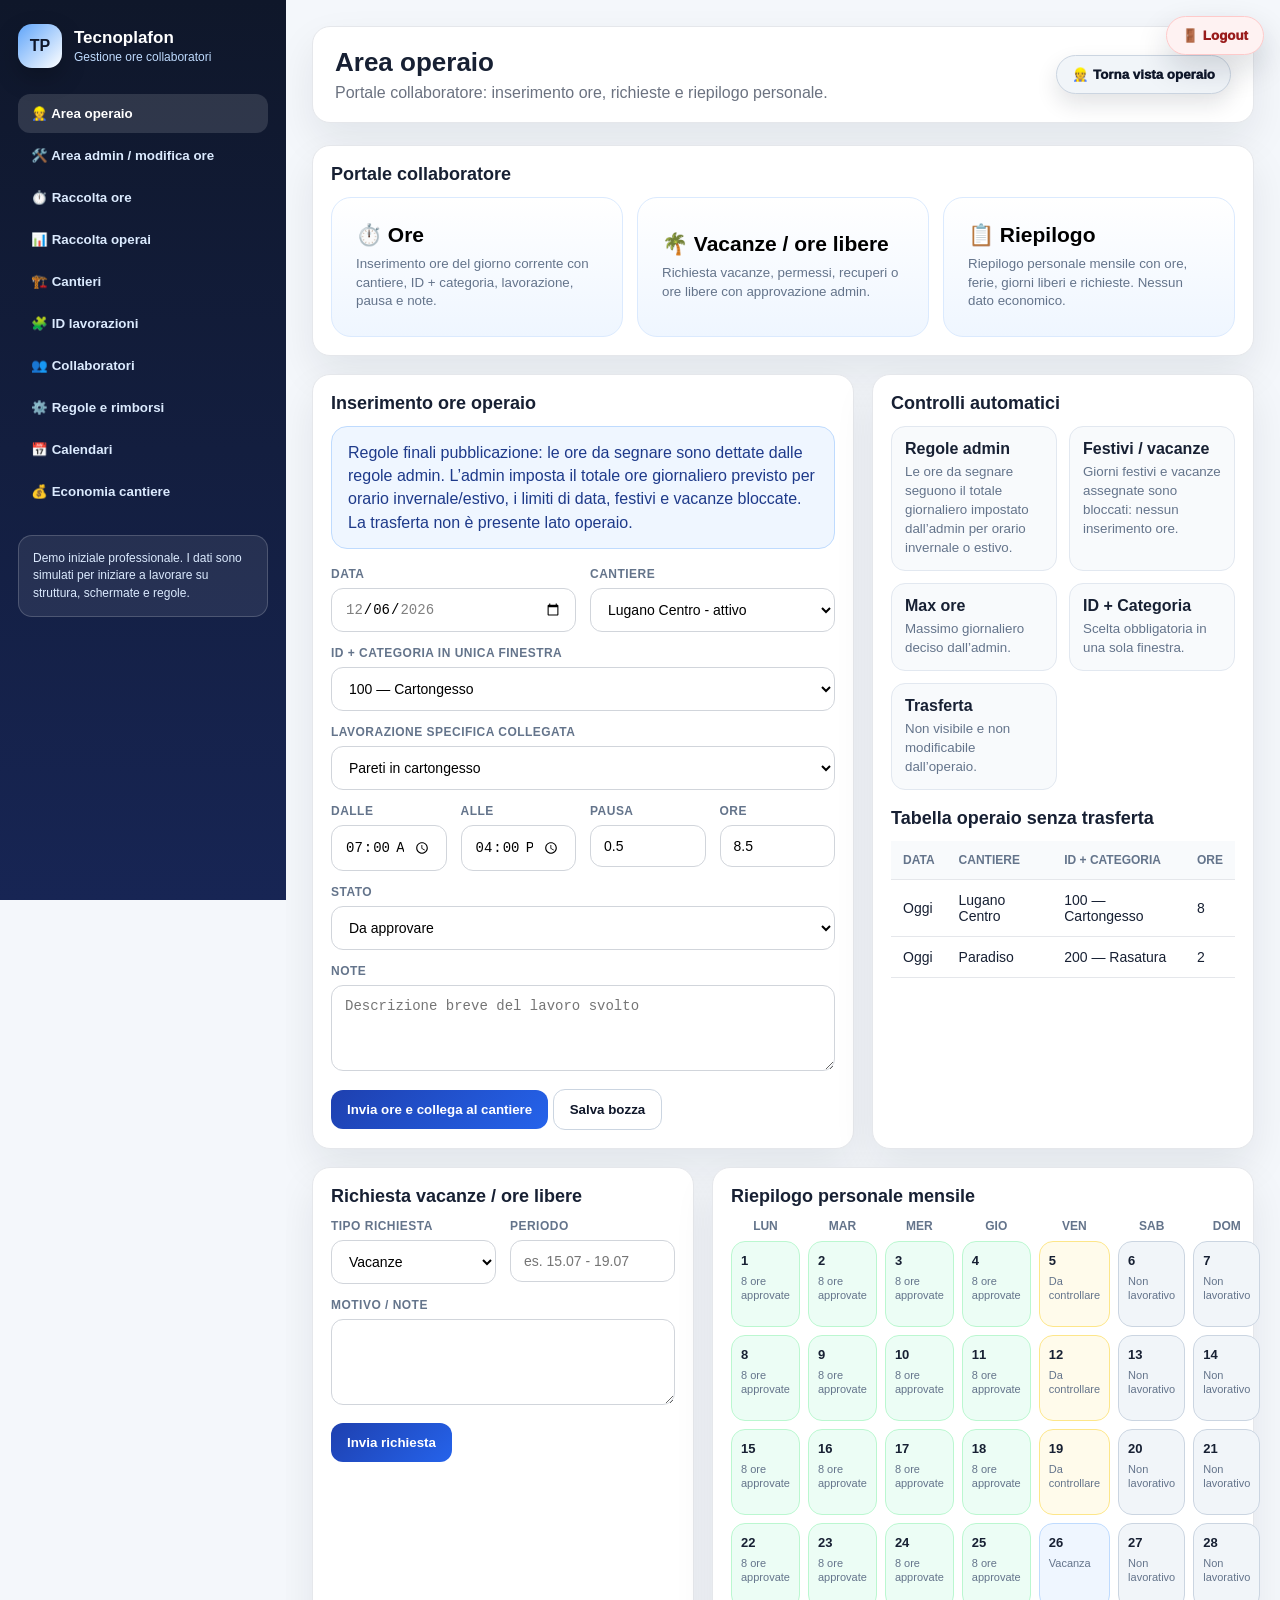
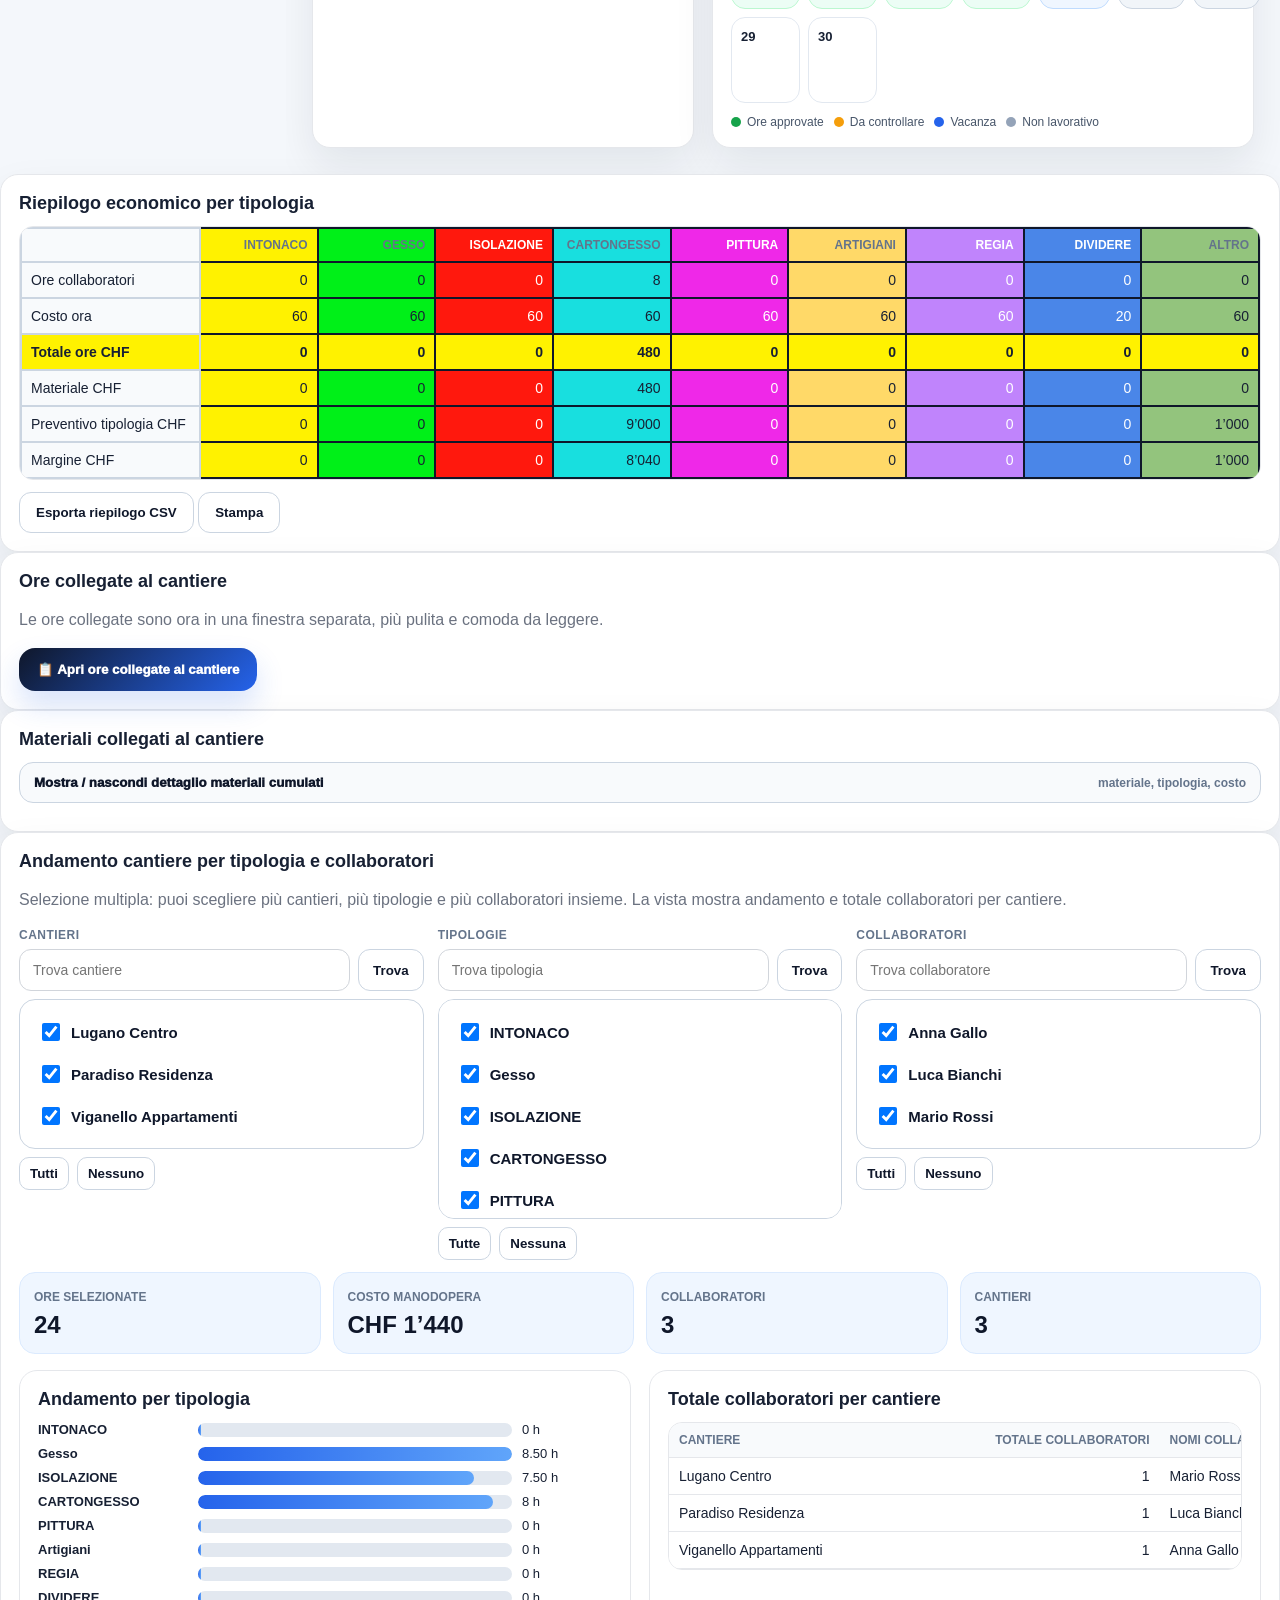
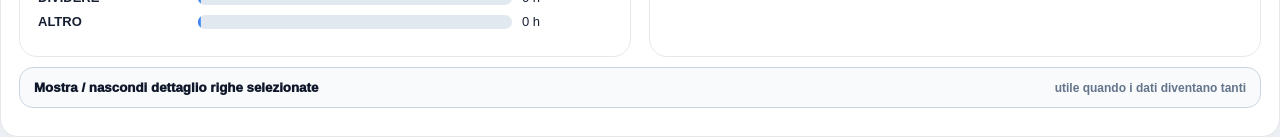
==== admin.html @ 025f44a6 "Add files via upload" ====
<!DOCTYPE html>
<html lang="it">
<head>
  <meta charset="UTF-8" />
  <meta name="viewport" content="width=device-width, initial-scale=1.0" />
  <title>Tecnoplafon - Admin</title>
  

  <link rel="stylesheet" href="style.css" />
</head>
<body class="tp-auth-ok admin-view">
<script>window.TP_PAGE_MODE="admin";</script>

<button id="tpLogoutBtn" type="button" onclick="tpLogoutTecnoplafonFinale()">🚪 Logout</button>

<div id="tpFullLogin">
  <div class="tp-full-login-card">
    <div class="tp-full-login-logo">
      <img src="https://tecnoplafon.ch/wp-content/uploads/2019/08/TECNOPLAFON-logo_v01.png" alt="Tecnoplafon">
    </div>
    <h1>Gestione Ore</h1>
    <p>Accedi con email e password Supabase.</p>

    <label>Email</label>
    <input id="tpFullEmail" type="email" value="info@tecnoplafon.ch" autocomplete="username">

    <label>Password</label>
    <input id="tpFullPassword" type="password" placeholder="Password" autocomplete="current-password" onkeydown="if(event.key==='Enter'){tpFullLoginSubmit()}">

    <div id="tpFullLoginError"></div>

    <button id="tpFullLoginBtn" onclick="tpFullLoginSubmit()">Entra</button>

    <small>Admin e collaboratori usano lo stesso accesso. Il ruolo viene letto da Supabase.</small>
  </div>
</div>

<button id="adminFloatingBtn" type="button" class="admin-floating-access" onclick="event.preventDefault(); event.stopPropagation(); openAdminAccess(); return false;">🔐 Accesso admin</button>

<div class="app">
  <aside>
    <div class="brand">
      <div class="logo">TP</div>
      <div>
        <h1>Tecnoplafon</h1>
        <span>Gestione ore collaboratori</span>
      </div>
    </div>
    <nav>
      <button class="active" onclick="showSection('operaio')">👷 Area operaio</button>
      <button class="admin-only-nav" onclick="showSection('admin')">🛠️ Area admin / modifica ore</button>
      <button class="admin-only-nav" onclick="showSection('ore')">⏱️ Raccolta ore</button>
      <button class="admin-only-nav" onclick="showSection('raccoltaOperai')">📊 Raccolta operai</button>
      <button class="admin-only-nav" onclick="showSection('cantieri')">🏗️ Cantieri</button>
      <button class="admin-only-nav" onclick="showSection('lavorazioni')">🧩 ID lavorazioni</button>
      <button class="admin-only-nav" onclick="showSection('collaboratori')">👥 Collaboratori</button>
      <button class="admin-only-nav" onclick="showSection('regole')">⚙️ Regole e rimborsi</button>
      <button class="admin-only-nav" onclick="showSection('calendari')">📅 Calendari</button>
      <button class="admin-only-nav" onclick="showSection('economia')">💰 Economia cantiere</button>
    </nav>
    <div class="sidebar-note">
      Demo iniziale professionale. I dati sono simulati per iniziare a lavorare su struttura, schermate e regole.
    </div>
  </aside>

  <main>
    <header>
      <div>
        <h2 id="pageTitle">Area operaio</h2>
        <p id="pageSubtitle">Portale collaboratore: inserimento ore, richieste e riepilogo personale.</p>
      </div>
      <div class="header-actions">
        <button id="adminAccessBtn" type="button" class="admin-login-btn" onclick="event.preventDefault(); event.stopPropagation(); openAdminAccess(); return false;">🔐 Accesso admin</button>
        <button id="adminLogoutBtn" class="admin-logout-btn" onclick="logoutAdmin()">👷 Torna vista operaio</button>
        <div class="role-switch">
          <button class="active" onclick="showSection('operaio')">Operaio</button>
          <button onclick="showSection('admin')">Admin</button>
        </div>
      </div>
    </header>

    <section id="operaio" class="section">
      <div class="grid">
        <div class="card span-12">
          <h3>Portale collaboratore</h3>
          <div class="quick">
            <button class="big-btn" onclick="openWorkerWindow('ore')">
              <b>⏱️ Ore</b>
              <span>Inserimento ore del giorno corrente con cantiere, ID + categoria, lavorazione, pausa e note.</span>
            </button>
            <button class="big-btn" onclick="openWorkerWindow('vacanze')">
              <b>🌴 Vacanze / ore libere</b>
              <span>Richiesta vacanze, permessi, recuperi o ore libere con approvazione admin.</span>
            </button>
            <button class="big-btn" onclick="openWorkerWindow('calendario')">
              <b>📋 Riepilogo</b>
              <span>Riepilogo personale mensile con ore, ferie, giorni liberi e richieste. Nessun dato economico.</span>
            </button>
          </div>
          <div class="mobile-helper">
            Su iPhone, quando il collaboratore clicca un bottone, si apre subito una finestra dedicata con i campi in fila e pulsanti grandi.
          </div>
          <div class="alert worker-only-card" style="margin-top:14px">
            Vista collaboratore pulita e sicura: disponibili solo Ore, Vacanze / ore libere e Riepilogo personale. Tutte le informazioni economiche restano solo lato admin.
          </div>
        </div>

        <div id="formOre" class="card span-7">
          <h3>Inserimento ore operaio</h3>
          <div class="alert">
            Regole finali pubblicazione: le ore da segnare sono dettate dalle regole admin. L’admin imposta il totale ore giornaliero previsto per orario invernale/estivo, i limiti di data, festivi e vacanze bloccate. La trasferta non è presente lato operaio.
          </div>
          <br>
          <div class="form-grid">
            <div class="f6">
              <label>Data</label>
              <input id="dataOre" type="date">
            </div>
            <div class="f6">
              <label>Cantiere</label>
              <select id="operaioCantiereSelect" onchange="syncEconomicPreview()">
                <option>Lugano Centro - attivo</option>
                <option>Paradiso Residenza - attivo</option>
                <option>Viganello Appartamenti - attivo</option>
              </select>
            </div>
            <div class="f12">
              <label>ID + Categoria in unica finestra</label>
              <select id="categoriaSelect" onchange="aggiornaLavorazioni()">
                <option value="100">100 — Cartongesso</option>
                <option value="200">200 — Rasatura / Intonaco</option>
                <option value="300">300 — Isolamento</option>
                <option value="400">400 — Pittura</option>
                <option value="500">500 — Preparazione cantiere</option>
                <option value="600">600 — Extra / Regia</option>
              </select>
            </div>
            <div class="f12">
              <label>Lavorazione specifica collegata</label>
              <select id="lavorazioneSelect"></select>
            </div>
            <div class="f3">
              <label>Dalle</label>
              <input id="oraDaDesktop" type="time" value="07:00" onchange="calcolaOreDesktop()">
            </div>
            <div class="f3">
              <label>Alle</label>
              <input id="oraADesktop" type="time" value="16:00" onchange="calcolaOreDesktop()">
            </div>
            <div class="f3">
              <label>Pausa</label>
              <input id="pausaDesktop" type="number" min="0" step="0.25" value="0.5" onchange="calcolaOreDesktop()">
            </div>
            <div class="f3">
              <label>Ore</label>
              <input id="oreDesktop" type="number" min="0" max="12" step="0.25" value="8">
            </div>
            <div class="f12">
              <label>Stato</label>
              <select>
                <option>Da approvare</option>
                <option>Bozza</option>
              </select>
            </div>
            <div class="f12">
              <label>Note</label>
              <textarea placeholder="Descrizione breve del lavoro svolto"></textarea>
            </div>
            <div class="f12">
              <button class="primary" onclick="salvaOreCollegate()">Invia ore e collega al cantiere</button>
              <button class="secondary" onclick="demoSave()">Salva bozza</button>
            </div>
          </div>
        </div>

        <div class="card span-5">
          <h3>Controlli automatici</h3>
          <div class="rule-list">
            <div class="rule"><b>Regole admin</b><small>Le ore da segnare seguono il totale giornaliero impostato dall’admin per orario invernale o estivo.</small></div>
            <div class="rule"><b>Festivi / vacanze</b><small>Giorni festivi e vacanze assegnate sono bloccati: nessun inserimento ore.</small></div>
            <div class="rule"><b>Max ore</b><small>Massimo giornaliero deciso dall’admin.</small></div>
            <div class="rule"><b>ID + Categoria</b><small>Scelta obbligatoria in una sola finestra.</small></div>
            <div class="rule"><b>Trasferta</b><small>Non visibile e non modificabile dall’operaio.</small></div>
          </div>
          <h3 style="margin-top:18px">Tabella operaio senza trasferta</h3>
          <table>
            <thead><tr><th>Data</th><th>Cantiere</th><th>ID + categoria</th><th>Ore</th></tr></thead>
            <tbody>
              <tr><td>Oggi</td><td>Lugano Centro</td><td>100 — Cartongesso</td><td>8</td></tr>
              <tr><td>Oggi</td><td>Paradiso</td><td>200 — Rasatura</td><td>2</td></tr>
            </tbody>
          </table>
        </div>

        <div id="formVacanze" class="card span-5">
          <h3>Richiesta vacanze / ore libere</h3>
          <div class="form-grid">
            <div class="f6"><label>Tipo richiesta</label><select><option>Vacanze</option><option>Ore libere</option><option>Permesso</option><option>Recupero ore</option></select></div>
            <div class="f6"><label>Periodo</label><input type="text" placeholder="es. 15.07 - 19.07"></div>
            <div class="f12"><label>Motivo / note</label><textarea></textarea></div>
            <div class="f12"><button class="primary" onclick="demoSave()">Invia richiesta</button></div>
          </div>
        </div>

        <div id="calOperaio" class="card span-7">
          <h3>Riepilogo personale mensile</h3>
          <div class="calendar" id="calendarOperaio"></div>
          <div class="legend">
            <span><i class="status-dot dot-green"></i> Ore approvate</span>
            <span><i class="status-dot" style="background:var(--yellow)"></i> Da controllare</span>
            <span><i class="status-dot" style="background:var(--blue)"></i> Vacanza</span>
            <span><i class="status-dot" style="background:var(--gray)"></i> Non lavorativo</span>
          </div>
        </div>
      </div>
    </section>

    <section id="admin" class="section hidden">
      <div class="grid">
        <div class="card span-3"><h3>Ore oggi</h3><p style="font-size:34px;margin:0;color:#0f172a;font-weight:950">34.5</p><p>Ore raccolte oggi</p></div>
        <div class="card span-3"><h3>Da approvare</h3><p style="font-size:34px;margin:0;color:#92400e;font-weight:950">7</p><p>Registrazioni da verificare</p></div>
        <div class="card span-3"><h3>Non segnate</h3><p style="font-size:34px;margin:0;color:#991b1b;font-weight:950">2</p><p>Collaboratori in rosso</p></div>
        <div class="card span-3"><h3>Cantieri attivi</h3><p id="adminCantieriAttivi" style="font-size:34px;margin:0;color:#1e3a8a;font-weight:950">8</p><p>Con raccolta ore attiva</p></div>

        <div class="card span-7">
          <h3>Inserimento cantiere con km per regole rimborsi</h3>
          <p>Qui l’admin inserisce il cantiere e la tratta semplice in km. L’app calcola automaticamente indennità giornaliera e AVS.</p>
          <div class="form-grid">
            <div class="f6"><label>Nome cantiere</label><input id="adminNomeCantiere" placeholder="Es. Lugano Centro"></div>
            <div class="f6"><label>Cliente</label><input id="adminClienteCantiere" placeholder="Cliente"></div>
            <div class="f6"><label>Indirizzo / luogo</label><input id="adminIndirizzoCantiere" placeholder="Indirizzo cantiere"></div>
            <div class="f3"><label>Km tratta semplice</label><input id="adminKmCantiere" type="number" min="0" step="0.1" value="12" oninput="previewRegolaKm()"></div>
            <div class="f3"><label>Stato</label><select id="adminStatoCantiere"><option>Attivo</option><option>Sospeso</option><option>Terminato</option></select></div>
            <div class="f12">
              <div class="km-rule-preview">
                <div id="kmCard1" class="km-card"><b>0–30 km</b><span>fr. 15.-</span></div>
                <div id="kmCard2" class="km-card"><b>31–40 km</b><span>fr. 20.-</span></div>
                <div id="kmCard3" class="km-card"><b>41–60 km</b><span>fr. 27.-</span></div>
                <div id="kmCard4" class="km-card"><b>oltre 60 km</b><span>fr. 37.-</span></div>
              </div>
            </div>
            <div class="f4"><label>Indennità calcolata</label><input id="adminIndennitaCantiere" readonly value="15.-"></div>
            <div class="f4"><label>AVS</label><input id="adminAvsCantiere" readonly value="No"></div>
            <div class="f4"><label>Regola applicata</label><input id="adminRegolaCantiere" readonly value="0–30 km"></div>
            <div class="f12"><button class="primary" onclick="aggiungiCantiereAdmin()">Salva cantiere</button></div>
          </div>
        </div>

        <div class="card span-5">
          <h3>Inserimento operaio</h3>
          <p>L’admin può creare un operaio, attivarlo o terminarlo. Se terminato, l’accesso viene bloccato ma lo storico resta.</p>
          <div class="form-grid">
            <div class="f12"><label>Nome collaboratore</label><input id="adminNomeOperaio" placeholder="Nome e cognome"></div>
            <div class="f12"><label>Email / utente</label><input id="adminEmailOperaio" placeholder="utente@tecnoplafon.ch"></div>
            <div class="f6"><label>Ruolo</label><select id="adminRuoloOperaio"><option>Operaio</option><option>Caposquadra</option><option>Admin</option></select></div>
            <div class="f6"><label>Stato</label><select id="adminStatoOperaio"><option>Attivo</option><option>Terminato</option></select></div>
            <div class="f6"><label>Password iniziale</label><input id="adminPasswordOperaio" type="password" placeholder="••••••••"></div>
            <div class="f6"><label>Max ore giorno</label><input id="adminMaxOreOperaio" type="number" value="10" min="0" step="0.25"></div>
            <div class="f12"><button class="primary" onclick="aggiungiOperaioAdmin()">Salva operaio</button></div>
          </div>
        </div>

        <div class="card span-12">
          <h3>Presenza inserimento ore oggi</h3>
          <p>Admin vede tutti i collaboratori: verde se hanno segnato le ore, rosso se non le hanno segnate.</p>
          <div class="presence-always-actions">
            <button id="btnPresenzeTutti" class="presence-action-btn active" onclick="setAdminPresenceFilter('tutti')">👥 Tutti <span id="countPresenzeTutti" class="mini-count">0</span></button>
            <button id="btnPresenzeSegnate" class="presence-action-btn green" onclick="setAdminPresenceFilter('segnate')">✅ Ore oggi segnate <span id="countPresenzeSegnate" class="mini-count">0</span></button>
            <button id="btnPresenzeDaSegnare" class="presence-action-btn red" onclick="setAdminPresenceFilter('daSegnare')">🔴 Da segnare <span id="countPresenzeDaSegnare" class="mini-count">0</span></button>
          </div>
          <button class="collapse-toggle" onclick="toggleCollapse('adminPresenzeCollapse')">
            Mostra / nascondi presenza inserimento ore
            <span>utile quando diventano tanti</span>
          </button>
          <div id="adminPresenzeCollapse" class="collapsible-content open">
            <table>
              <thead><tr><th>Stato</th><th>Collaboratore</th><th>Ore oggi</th><th>Ultimo inserimento</th><th>Avviso</th></tr></thead>
              <tbody id="adminPresenzeBody">
                <tr><td><span class="badge ok"><i class="status-dot dot-green"></i> Verde</span></td><td>Mario Rossi</td><td>8</td><td>07:18</td><td>Ore segnate</td></tr>
                <tr><td><span class="badge ok"><i class="status-dot dot-green"></i> Verde</span></td><td>Luca Bianchi</td><td>8.5</td><td>07:34</td><td>Ore segnate</td></tr>
                <tr><td><span class="badge bad"><i class="status-dot dot-red"></i> Rosso</span></td><td>Gianni Verdi</td><td>0</td><td>-</td><td>Mancano ore del giorno</td></tr>
                <tr><td><span class="badge bad"><i class="status-dot dot-red"></i> Rosso</span></td><td>Marco Neri</td><td>0</td><td>-</td><td>Mancano ore del giorno</td></tr>
              </tbody>
            </table>
          </div>
        </div>

        <div class="card span-12">
          <h3>Cantieri inseriti con regole km</h3>
          <button class="collapse-toggle" onclick="toggleCollapse('adminCantieriCollapse')">
            Mostra / nascondi cantieri inseriti
            <span>utile quando diventano tanti</span>
          </button>
          <div id="adminCantieriCollapse" class="collapsible-content open">
            <div class="status-filter-row">
              <button id="btnCantieriAttivi" class="status-filter-btn active" onclick="setAdminView('cantieri','Attivo')">
                Attivi <span id="countCantieriAttivi" class="mini-count">0</span>
              </button>
              <button id="btnCantieriTerminati" class="status-filter-btn" onclick="setAdminView('cantieri','Terminato')">
                Terminati <span id="countCantieriTerminati" class="mini-count">0</span>
              </button>
            </div>
            <div class="table-note-small">Vedi una sola sezione per volta. I totali generali continuano comunque a contare anche i terminati.</div>
            <table>
              <thead><tr><th>Cantiere</th><th>Cliente</th><th>Km</th><th>Indennità</th><th>AVS</th><th>Stato</th><th>Azioni</th></tr></thead>
              <tbody id="adminCantieriBody"></tbody>
            </table>
          </div>
        </div>

        <div class="card span-12">
          <h3>Operai inseriti: attiva / termina</h3>
          <button class="collapse-toggle" onclick="toggleCollapse('adminOperaiCollapse')">
            Mostra / nascondi operai inseriti
            <span>utile quando diventano tanti</span>
          </button>
          <div id="adminOperaiCollapse" class="collapsible-content open">
            <div class="status-filter-row">
              <button id="btnOperaiAttivi" class="status-filter-btn active" onclick="setAdminView('operai','Attivo')">
                Attivi <span id="countOperaiAttivi" class="mini-count">0</span>
              </button>
              <button id="btnOperaiTerminati" class="status-filter-btn" onclick="setAdminView('operai','Terminato')">
                Terminati <span id="countOperaiTerminati" class="mini-count">0</span>
              </button>
            </div>
            <div class="table-note-small">Mostra solo attivi oppure solo terminati. Lo storico dei terminati resta e continua a contare nei totali generali.</div>
            <table>
              <thead><tr><th>Collaboratore</th><th>Email / utente</th><th>Ruolo</th><th>Stato</th><th>Max ore</th><th>Password</th><th>Azioni</th></tr></thead>
              <tbody id="adminOperaiBody"></tbody>
            </table>
          </div>
        </div>
      </div>
    </section>

    <section id="ore" class="section hidden">
      <div class="card">
        <h3>Raccolta ore admin</h3>
        <table>
          <thead><tr><th>Collaboratore</th><th>Data</th><th>Cantiere</th><th>ID + Categoria</th><th>Lavorazione</th><th>Ore</th><th>Stato</th></tr></thead>
          <tbody>
            <tr><td>Mario Rossi</td><td>03.06.2026</td><td>Lugano Centro</td><td>100 — Cartongesso</td><td>Controsoffitto</td><td>8</td><td><span class="badge wait">Da approvare</span></td></tr>
            <tr><td>Luca Bianchi</td><td>03.06.2026</td><td>Paradiso</td><td>200 — Rasatura</td><td>Rasatura pareti</td><td>8.5</td><td><span class="badge ok">Approvato</span></td></tr>
            <tr><td>Anna Gallo</td><td>03.06.2026</td><td>Viganello</td><td>300 — Isolamento</td><td>Isolamento acustico</td><td>7.5</td><td><span class="badge info">In controllo</span></td></tr>
          </tbody>
        </table>
      </div>
    </section>

    <section id="raccoltaOperai" class="section hidden">
      <div class="grid">
        <div class="card span-12 no-print-card">
          <h3>Raccolta operai: cantiere, tipologia e totali</h3>
          <p>Vista admin per controllare le ore raccolte. Puoi filtrare per collaboratore, cantiere e lavorazione; anche la stampa regie usa gli stessi filtri.</p>
          <div class="form-grid">
            <div class="f4">
              <label>Collaboratore</label>
              <select id="raccoltaOperaioSelect" onchange="renderRaccoltaOperai()"></select>
            </div>
            <div class="f4">
              <label>Mese stampa</label>
              <input id="raccoltaMese" type="month" value="2026-06" onchange="renderRaccoltaOperai()">
            </div>
            <div class="f4">
              <label>Filtro cantiere</label>
              <select id="raccoltaCantiereSelect" onchange="renderRaccoltaOperai()">
                <option value="__ALL__">Tutti i cantieri</option>
              </select>
            </div>
            <div class="f4">
              <label>Filtro lavorazione</label>
              <select id="raccoltaLavorazioneSelect" onchange="renderRaccoltaOperai()">
                <option value="__ALL__">Tutte le lavorazioni</option>
              </select>
            </div>
            <div class="f4">
              <label>Azioni</label>
              <button class="primary" onclick="renderRaccoltaOperai()">Aggiorna</button>
              <button class="secondary" onclick="stampaMensileCollaboratore()">Stampa mensile</button>
              <button class="secondary" onclick="stampaRegie()">🖨️ Stampa regie</button>
              <button class="primary edit-open-admin-btn" onclick="scrollToRigheModificaOre()">✏️ Trova pulsanti modifica</button>
            </div>
          </div>
        </div>

        <div class="card span-12 no-print-card">
          <h3>Totali raccolta operai</h3>
          <div class="analytics-kpis">
            <div class="analytics-kpi"><span>Ore totali</span><b id="raccoltaTotOre">0</b></div>
            <div class="analytics-kpi"><span>Trasferte totali</span><b id="raccoltaTotTrasferte">CHF 0</b></div>
            <div class="analytics-kpi"><span>Giorni AVS sì</span><b id="raccoltaAvsSi">0</b></div>
            <div class="analytics-kpi"><span>Giorni AVS no</span><b id="raccoltaAvsNo">0</b></div>
          </div>
          <div class="trend-table-wrap" style="margin-top:14px"><table id="raccoltaOperaiTable" class="trend-table"></table></div>
        </div>

        <div id="raccoltaOreDettaglioCard" class="card span-12 no-print-card">
          <h3>✏️ Modifica ore collaboratori</h3>
          <div class="edit-visible-callout">
            Qui sotto compaiono gli inserimenti ore già salvati. Premi <b>Modifica</b> sulla riga desiderata: si apre l'Area admin e puoi modificare davvero l'inserimento salvato, cioè ore, cantiere, lavorazione e tipologia del lavoro.
          </div>
          <div class="trend-table-wrap" style="margin-top:14px"><table id="raccoltaOreDettaglioTable" class="trend-table"></table></div>
        </div>

        <div class="card span-12">
          <div id="stampaMensileCollaboratore" class="print-panel">
            <div class="print-head">
              <div>
                <h4>Tecnoplafon - Stampa mensile collaboratore</h4>
                <p id="printCollaboratoreInfo">Collaboratore: -</p>
              </div>
              <div class="print-meta">
                <b>Mese:</b> <span id="printMeseInfo">-</span><br>
                Regole: AVS entro 10 km = Sì, oltre 10 km = No<br>
                Trasferte: 0-30 km CHF 15, 31-40 km CHF 20, 41-60 km CHF 27, oltre 60 km CHF 37
              </div>
            </div>
            <div class="timesheet-summary no-print">
              <div class="box"><span>Ore mese</span><b id="printTotOre">0</b></div>
              <div class="box"><span>Trasferte</span><b id="printTotTrasferte">CHF 0</b></div>
              <div class="box"><span>AVS sì</span><b id="printAvsSi">0</b></div>
              <div class="box"><span>AVS no</span><b id="printAvsNo">0</b></div>
            </div>
            <div class="print-section-title">Dettagli giornalieri</div>
            <div class="trend-table-wrap"><table id="printDettaglioMensile" class="trend-table monthly-print-table"></table></div>

            <div class="print-section-title">Riepilogo trasferte</div>
            <p class="mini-note no-print">Le trasferte sono raggruppate per fascia/importo giornaliero. Sono visibili anche i giorni assoggettati AVS sì e AVS no.</p>
            <div class="trend-table-wrap"><table id="printRiepilogoTrasferte" class="trend-table monthly-print-table"></table></div>

            <div class="print-section-title">AVS</div>
            <div class="trend-table-wrap"><table id="printRiepilogoAvs" class="trend-table monthly-print-table"></table></div>
            <div class="admin-economic-only no-print">
              <div class="print-section-title">Riepilogo interno per cantiere e tipologia</div>
              <p class="mini-note">Solo admin: non viene stampato nella copia mensile del collaboratore.</p>
              <div class="trend-table-wrap"><table id="printRiepilogoMensile" class="trend-table monthly-print-table"></table></div>
            </div>
            <div class="signature-row no-print">
              <div class="signature-box">Firma collaboratore</div>
              <div class="signature-box">Firma responsabile</div>
            </div>
          </div>
        </div>

        <div id="stampaRegieCard" class="card span-12 regie-print-card">
          <div id="stampaRegie" class="print-panel regie-print-panel">
            <div class="regia-print-only-label">Foglio regia stampabile</div>
            <div class="print-head">
              <div>
                <h4>Regia - foglio stampabile</h4>
                <p id="printRegieInfo">Regia: -</p>
              </div>
              <div class="print-meta">
                <b>Mese:</b> <span id="printRegieMeseInfo">-</span><br>
                Solo regie filtrate per cantiere/lavorazione.<br>
                Selezione: <span id="printRegieFiltroInfo">-</span>
              </div>
            </div>
            <div class="regie-summary-boxes no-print">
              <div class="box"><span>Ore regie</span><b id="printRegieTotOre">0</b></div>
              <div class="box"><span>Giorni regie</span><b id="printRegieGiorni">0</b></div>
              <div class="box"><span>Cantieri</span><b id="printRegieCantieri">0</b></div>
              <div class="box"><span>Righe</span><b id="printRegieRighe">0</b></div>
            </div>

            <div class="print-section-title">Resoconto regie</div>
            <div class="trend-table-wrap"><table id="printRegieDettaglio" class="trend-table monthly-print-table"></table></div>

            <div class="riepilogo-regie-section no-print">
              <div class="print-section-title">Riepilogo regie per cantiere</div>
              <div id="printRegieRiepilogoWrap" class="trend-table-wrap"><table id="printRegieRiepilogo" class="trend-table monthly-print-table"></table></div>
            </div>

            <div class="firma-accettazione">
              <h4>Firma per accettazione</h4>
              <p>Con la firma si accetta la regia stampata sopra, comprensiva di cantiere, lavorazione, giornata e ore indicate.</p>
              <div class="signature-row">
                <div class="signature-box">Firma cliente / direzione lavori</div>
                <div class="signature-box">Firma Tecnoplafon</div>
              </div>
            </div>
          </div>
        </div>
      </div>
    </section>

    <section id="cantieri" class="section hidden">
      <div class="grid">
        <div class="card span-8">
          <h3>Gestione cantieri</h3>
          <p>I cantieri sono collegati anche alle regole rimborsi tramite km tratta semplice.</p>
          <table>
            <thead><tr><th>Cantiere</th><th>Cliente</th><th>Km</th><th>Indennità</th><th>AVS</th><th>Stato</th><th>Ore previste</th><th>Ore reali</th></tr></thead>
            <tbody id="cantieriGestioneBody"></tbody>
          </table>
        </div>
        <div class="card span-4">
          <h3>Nuovo cantiere</h3>
          <div class="form-grid">
            <div class="f12"><label>Nome cantiere</label><input id="cantNome"></div>
            <div class="f12"><label>Cliente</label><input id="cantCliente"></div>
            <div class="f12"><label>Indirizzo</label><input id="cantIndirizzo"></div>
            <div class="f6"><label>Km tratta semplice</label><input id="cantKm" type="number" value="12" min="0" step="0.1"></div>
            <div class="f6"><label>Ore previste</label><input id="cantOrePreviste" type="number" value="0"></div>
            <div class="f6"><label>Stato</label><select id="cantStato"><option>Attivo</option><option>Sospeso</option><option>Terminato</option></select></div>
            <div class="f6"><label>Calcolo</label><input id="cantCalcolo" readonly value="automatico"></div>
            <div class="f12"><button class="primary" onclick="aggiungiCantiereDaSezione()">Salva cantiere</button></div>
          </div>
        </div>
      </div>
    </section>

    <section id="lavorazioni" class="section hidden">
      <div class="grid">
        <div class="card span-7">
          <h3>ID lavorazioni e categorie</h3>
          <p>L’admin prepara una lista unica. L’operaio sceglie in una sola finestra “ID + Categoria”.</p>
          <table>
            <thead><tr><th>ID</th><th>Categoria</th><th>Lavorazioni collegate</th><th>Stato</th></tr></thead>
            <tbody>
              <tr><td>100</td><td>Cartongesso</td><td>Pareti, controsoffitti, velette, botole, contropareti</td><td><span class="badge ok">Attivo</span></td></tr>
              <tr><td>200</td><td>Rasatura / Intonaco</td><td>Rasatura, stabilitura, ripristini</td><td><span class="badge ok">Attivo</span></td></tr>
              <tr><td>300</td><td>Isolamento</td><td>Lana minerale, acustico, termico</td><td><span class="badge ok">Attivo</span></td></tr>
              <tr><td>400</td><td>Pittura</td><td>Fondo, finitura, ritocchi</td><td><span class="badge ok">Attivo</span></td></tr>
              <tr><td>500</td><td>Preparazione cantiere</td><td>Protezioni, demolizioni, pulizia</td><td><span class="badge ok">Attivo</span></td></tr>
              <tr><td>600</td><td>Extra / Regia</td><td>Imprevisti, assistenze, lavori non previsti</td><td><span class="badge wait">Controllare</span></td></tr>
            </tbody>
          </table>
        </div>
        <div class="card span-5">
          <h3>Crea / modifica ID + Categoria</h3>
          <div class="form-grid">
            <div class="f4"><label>ID</label><input value="700"></div>
            <div class="f8"><label>Categoria</label><input placeholder="Nuova categoria"></div>
            <div class="f12"><label>Lavorazioni collegate</label><textarea placeholder="Una lavorazione per riga"></textarea></div>
            <div class="f6"><label>Stato</label><select><option>Attivo</option><option>Non attivo</option></select></div>
            <div class="f6"><label>Collegamento costo</label><input placeholder="opzionale"></div>
            <div class="f12"><button class="primary" onclick="demoSave()">Salva ID lavorazione</button></div>
          </div>
        </div>
      </div>
    </section>

    <section id="collaboratori" class="section hidden">
      <div class="grid">
        <div class="card span-8">
          <h3>Collaboratori attivi e terminati</h3>
          <table>
            <thead><tr><th>Collaboratore</th><th>Email / utente</th><th>Ruolo</th><th>Stato</th><th>Max ore</th><th>Password</th><th>Azioni</th></tr></thead>
            <tbody id="collaboratoriBody"></tbody>
          </table>
        </div>
        <div class="card span-4">
          <h3>Scheda collaboratore</h3>
          <div class="form-grid">
            <div class="f12"><label>Nome</label><input id="collNome" placeholder="Nome e cognome"></div>
            <div class="f12"><label>Email / utente</label><input id="collEmail" placeholder="utente@tecnoplafon.ch"></div>
            <div class="f6"><label>Stato</label><select id="collStato"><option>Attivo</option><option>Terminato</option></select></div>
            <div class="f6"><label>Ruolo</label><select id="collRuolo"><option>Operaio</option><option>Caposquadra</option><option>Admin</option></select></div>
            <div class="f6"><label>Max ore giorno</label><input id="collMaxOre" type="number" value="10" min="0" step="0.25"></div>
            <div class="f6"><label>Nuova password</label><input id="collPassword" type="password" placeholder="••••••••"></div>
            <div class="f12"><button class="primary" onclick="aggiungiOperaioDaSezione()">Salva collaboratore</button></div>
          </div>
        </div>
      </div>
    </section>

    <section id="regole" class="section hidden">
      <div class="grid">
        <div class="card span-6">
          <h3>Regole inserimento ore</h3>
          <div class="rule-list">
            <div class="rule"><b>Ore previste admin</b><small>Il totale del giorno viene calcolato dalle regole admin: orario invernale o orario estivo.</small></div>
            <div class="rule"><b>Massimo ore</b><small>Limite impostato dall’admin, esempio 10 ore al giorno.</small></div>
            <div class="rule"><b>ID + Categoria obbligatorio</b><small>Scelta unica dalla lista admin.</small></div>
            <div class="rule"><b>Cantiere attivo</b><small>Si possono scegliere solo cantieri attivi.</small></div>
            <div class="rule"><b>Collaboratore terminato</b><small>Accesso bloccato, storico conservato.</small></div>
            <div class="rule"><b>Ore extra</b><small>Segnalate per controllo e approvazione admin.</small></div>
          </div>
        </div>

        <div class="card span-6">
          <h3>Regola AVS rimborsi</h3>
          <div class="alert">
            Regola richiesta: entro i 10 km AVS sì; oltre i 10 km AVS no.
          </div>
          <br>
          <table>
            <thead><tr><th>Tratta</th><th>AVS</th><th>Nota</th></tr></thead>
            <tbody>
              <tr><td>0 – 10 km</td><td><span class="badge ok">Sì</span></td><td>Assoggettato AVS</td></tr>
              <tr><td>Oltre 10 km</td><td><span class="badge bad">No</span></td><td>Non assoggettato AVS</td></tr>
            </tbody>
          </table>
        </div>

        <div class="card span-12">
          <h3>Gestione mensile admin: ore, vacanze generali, festivi Ticino e regole orarie</h3>
          <p>Seleziona un mese dell'anno, inserisci o modifica le ore dei collaboratori, registra vacanze generali, festivi Ticino automatici e imposta le regole che controllano l'inserimento ore lato operaio.</p>
          <div class="admin-year-panel">
            <label>Mesi dell'anno</label>
            <div id="adminMonthGrid" class="month-grid"></div>
            <div class="admin-month-kpis">
              <div class="admin-month-kpi"><span>Mese selezionato</span><b id="adminMeseAttivoLabel">-</b></div>
              <div class="admin-month-kpi"><span>Ore mese</span><b id="adminMeseOreTotali">0</b></div>
              <div class="admin-month-kpi"><span>Vacanze / assenze</span><b id="adminMeseVacanzeTotali">0</b></div>
              <div class="admin-month-kpi"><span>Regola max ore</span><b id="adminMeseMaxOre">10</b></div>
            </div>

            <div class="admin-subpanel open" style="display:block;margin-bottom:12px;background:#f8fbff">
              <h3 style="margin-top:0">Totale ore fisso del mese</h3>
              <p class="mini-note">Qui puoi scrivere il totale definitivo del mese selezionato. Quando lo fissi, il totale resta salvato e non cambia più anche se aggiungi o modifichi righe ore.</p>
              <div class="form-grid">
                <div class="f3"><label>Totale ore mese</label><input id="adminOreTotaleFisso" type="number" min="0" step="0.25" placeholder="Es. 168"></div>
                <div class="f3"><label>Comando</label><button class="primary" onclick="adminSalvaTotaleOreFisso()">Fissa totale mese</button></div>
                <div class="f3"><label>Sblocca</label><button class="secondary" onclick="adminSbloccaTotaleOreFisso()">Ricalcola automatico</button></div>
                <div class="f3"><label>Stato</label><div id="adminOreFissoStato" class="alert" style="padding:10px 12px">Automatico</div></div>
              </div>
            </div>

            <div class="admin-tabs">
              <button id="tabOreMese" class="admin-tab active" onclick="setAdminMonthTab('ore')">Inserisci ore</button>
              <button id="tabVacanzeMese" class="admin-tab" onclick="setAdminMonthTab('vacanze')">Vacanze generali</button>
              <button id="tabRegoleMese" class="admin-tab" onclick="setAdminMonthTab('regole')">Regole orari</button>
            </div>

            <div id="panelOreMese" class="admin-subpanel open">
              <h3>Inserimento / modifica ore collaboratori</h3>
              <div id="adminOreEditBanner" class="admin-edit-banner">✏️ Modifica completa attiva: puoi cambiare giornata/data, ore lavorative, cantiere, lavorazione e tipologia di lavoro. Poi premi Aggiorna ore collaboratore.</div>
              <div class="admin-edit-help">Per modificare un inserimento ore già salvato: premi <b>Modifica</b> nella riga sotto. La riga viene caricata qui e puoi cambiare <b>ore lavorative</b>, <b>cantiere</b>, <b>lavorazione</b> e <b>tipologia del lavoro</b>. Quando premi <b>Aggiorna ore collaboratore</b>, vengono aggiornati i dati salvati, non viene creata una doppia riga.</div>
              <input id="adminOreEditIndex" type="hidden" value="">
              <div class="form-grid">
                <div class="f3"><label>Collaboratore / operaio</label><select id="adminOreCollaboratore"></select></div>
                <div class="f3"><label>Giorno</label><input id="adminOreData" type="date"></div>
                <div class="f3"><label>Cantiere</label><select id="adminOreCantiere"></select></div>
                <div class="f3"><label>Tipologia lavoro / ID categoria</label><select id="adminOreCategoria" onchange="adminAggiornaLavorazioniMese(); adminAggiornaTipoEconomicoMese(true)"><option value="100">100 — Cartongesso</option><option value="200">200 — Rasatura / Intonaco</option><option value="300">300 — Isolamento</option><option value="400">400 — Pittura</option><option value="500">500 — Preparazione cantiere</option><option value="600">600 — Extra / Regia</option></select></div>
                <div class="f3"><label>Tipologia economica lavoro</label><select id="adminOreTipoEconomico"></select></div>
                <div class="f3"><label>Dalle</label><input id="adminOreDa" type="time" value="07:00" onchange="adminCalcolaOreMese()"></div>
                <div class="f3"><label>Alle</label><input id="adminOreA" type="time" value="16:00" onchange="adminCalcolaOreMese()"></div>
                <div class="f3"><label>Pausa</label><input id="adminOrePausa" type="number" min="0" step="0.25" value="1" onchange="adminCalcolaOreMese()"></div>
                <div class="f3"><label>Ore calcolate</label><input id="adminOreTotale" type="number" min="0" step="0.25" value="8"></div>
                <div class="f6"><label>Lavorazione specifica</label><select id="adminOreLavorazione" onchange="adminAggiornaTipoEconomicoMese(false)"></select></div>
                <div class="f3"><label>Stato</label><select id="adminOreStato"><option>Approvato</option><option>Da approvare</option><option>In controllo</option></select></div>
                <div class="f3"><label>Azione</label><button id="adminOreSaveBtn" class="primary" onclick="adminSalvaOreMese()">Salva ore nel mese</button></div>
                <div class="f3"><label>Annulla modifica</label><button id="adminOreCancelBtn" class="secondary" style="display:none" onclick="adminAnnullaModificaOreMese()">Annulla modifica</button></div>
              </div>
            </div>

            <div id="panelVacanzeMese" class="admin-subpanel">
              <h3>Inserimento vacanze generali / chiusure aziendali</h3>
              <p class="mini-note">Questa registrazione è generale: vale per tutti i collaboratori e non viene assegnata a un singolo operaio.</p>
              <div class="form-grid">
                <div class="f3"><label>Applicazione</label><input id="adminVacApplicazione" value="Generale / tutti" readonly></div>
                <div class="f3"><label>Tipo</label><select id="adminVacTipo"><option>Vacanze generali</option><option>Chiusura aziendale</option><option>Giorno festivo</option><option>Ponte</option><option>Ore libere generali</option></select></div>
                <div class="f3"><label>Dal</label><input id="adminVacDa" type="date"></div>
                <div class="f3"><label>Al</label><input id="adminVacA" type="date"></div>
                <div class="f9"><label>Note</label><input id="adminVacNote" placeholder="Es. chiusura aziendale, vacanze generali, ponte"></div>
                <div class="f3"><label>Azione</label><button class="primary" onclick="adminSalvaVacanzaMese()">Salva vacanza generale</button></div>
              </div>

              <div class="ticino-holiday-panel">
                <div class="ticino-holiday-head">
                  <div>
                    <h4>Festivi infrasettimanali Ticino automatici</h4>
                    <p>Il programma calcola ogni anno i giorni festivi ufficiali del Ticino e inserisce solo quelli che cadono da lunedì a venerdì. Sono registrati come vacanze generali per tutti.</p>
                  </div>
                  <div class="admin-actions">
                    <button class="tiny-btn green" onclick="adminInserisciFestiviTicinoAnno(true)">Aggiorna / inserisci festivi anno</button>
                    <button class="tiny-btn red" onclick="adminRimuoviFestiviTicinoAnno()">Rimuovi festivi automatici anno</button>
                  </div>
                </div>
                <div id="ticinoHolidayStatus" class="mini-note">Festivi automatici pronti.</div>
                <div id="ticinoHolidayList" class="holiday-list"></div>
              </div>
            </div>

            <div id="panelRegoleMese" class="admin-subpanel">
              <h3>Regole orari per inserimento operaio</h3>
              <p class="mini-note">Queste regole vengono controllate quando il collaboratore segna le ore. Se non rispetta orari, pausa o massimo ore, l'app lo avvisa e blocca il salvataggio.</p>
              <div class="form-grid">
                <div class="f3"><label>Ora minima entrata</label><input id="ruleOraMin" type="time" value="06:00"></div>
                <div class="f3"><label>Ora massima uscita</label><input id="ruleOraMax" type="time" value="19:00"></div>
                <div class="f3"><label>Pausa minima</label><input id="rulePausaMin" type="number" min="0" step="0.25" value="0.5"></div>
                <div class="f3"><label>Max ore giorno</label><input id="ruleMaxOre" type="number" min="0" step="0.25" value="10"></div>
                <div class="f3"><label>Ore giorno inverno</label><input id="ruleOreInverno" type="number" min="0" step="0.25" value="8"></div>
                <div class="f3"><label>Ore giorno estate</label><input id="ruleOreEstate" type="number" min="0" step="0.25" value="8.5"></div>
                <div class="f3"><label>Estate da mese</label><select id="ruleEstateDa"><option value="1">Gennaio</option><option value="2">Febbraio</option><option value="3">Marzo</option><option value="4" selected>Aprile</option><option value="5">Maggio</option><option value="6">Giugno</option><option value="7">Luglio</option><option value="8">Agosto</option><option value="9">Settembre</option><option value="10">Ottobre</option><option value="11">Novembre</option><option value="12">Dicembre</option></select></div>
                <div class="f3"><label>Estate a mese</label><select id="ruleEstateA"><option value="1">Gennaio</option><option value="2">Febbraio</option><option value="3">Marzo</option><option value="4">Aprile</option><option value="5">Maggio</option><option value="6">Giugno</option><option value="7">Luglio</option><option value="8">Agosto</option><option value="9">Settembre</option><option value="10" selected>Ottobre</option><option value="11">Novembre</option><option value="12">Dicembre</option></select></div>
                <div class="f3"><label>Solo giorno corrente</label><select id="ruleSoloOggi"><option value="si">Sì</option><option value="no">No</option></select></div>
                <div class="f3"><label>Sabato / domenica</label><select id="ruleWeekend"><option value="blocca">Blocca</option><option value="avvisa">Avvisa solo</option><option value="permetti">Permetti</option></select></div>
                <div class="f6"><label>Nota regola</label><input id="ruleNota" placeholder="Es. orario standard 07:00 - 16:00 con 1 ora pausa"></div>
                <div class="f12"><button class="primary" onclick="salvaRegoleOrariAdmin()">Salva regole orari</button></div>
              </div>
              <div id="rulePreviewLine" class="rule-preview-line"></div>
            </div>
          </div>
        </div>

        <div class="card span-12">
          <h3>Riepilogo mese selezionato</h3>
          <div class="trend-table-wrap"><table id="adminMonthTable" class="trend-table"></table></div>
        </div>

        <div class="card span-12">
          <h3>Regole rimborsi giornalieri secondo tratta stradale</h3>
          <p>Tabella inserita come da foto allegata. Gestione visibile solo lato admin.</p>
          <table class="reimburse-table">
            <thead><tr><th>Tratta semplice di percorso stradale in km</th><th>Indennità giornaliera in fr.</th><th>AVS</th></tr></thead>
            <tbody>
              <tr><td>0 – 30 km</td><td class="money">15.-</td><td>0–10 km sì, oltre 10 km no</td></tr>
              <tr><td>31 – 40 km</td><td class="money">20.-</td><td>No</td></tr>
              <tr><td>41 – 60 km</td><td class="money">27.-</td><td>No</td></tr>
              <tr><td>oltre i 60 km</td><td class="money">37.-</td><td>No</td></tr>
            </tbody>
          </table>
        </div>

        <div class="card span-12">
          <h3>Editor regole admin</h3>
          <div class="form-grid">
            <div class="f3"><label>Max ore giorno</label><input type="number" value="10"></div>
            <div class="f3"><label>Max ore settimana</label><input type="number" value="50"></div>
            <div class="f3"><label>Solo giorno corrente</label><select><option>Sì</option><option>No</option></select></div>
            <div class="f3"><label>Nota sopra ore</label><input type="number" value="8"></div>
            <div class="f4"><label>Rimborso 0–30 km</label><input value="15.-"></div>
            <div class="f4"><label>Rimborso 31–40 km</label><input value="20.-"></div>
            <div class="f4"><label>Rimborso 41–60 km</label><input value="27.-"></div>
            <div class="f4"><label>Rimborso oltre 60 km</label><input value="37.-"></div>
            <div class="f4"><label>AVS entro 10 km</label><select><option>Sì</option><option>No</option></select></div>
            <div class="f4"><label>AVS oltre 10 km</label><select><option>No</option><option>Sì</option></select></div>
            <div class="f12"><button class="primary" onclick="demoSave()">Salva regole</button></div>
          </div>
        </div>
      </div>
    </section>

    <section id="calendari" class="section hidden">
      <div class="grid">
        <div class="card span-6">
          <h3>Calendario annuale aziendale</h3>
          <div class="pill-row">
            <span class="pill">Sabato non lavorativo</span>
            <span class="pill">Domenica non lavorativa</span>
            <span class="pill">Festivi bloccati</span>
            <span class="pill">Chiusure aziendali</span>
            <span class="pill">Vacanze obbligatorie</span>
          </div>
          <br>
          <table>
            <thead><tr><th>Data</th><th>Tipo</th><th>Regola</th></tr></thead>
            <tbody>
              <tr><td>01.08.2026</td><td>Festivo</td><td>Blocco inserimento ore</td></tr>
              <tr><td>24.12–06.01</td><td>Chiusura aziendale</td><td>Vacanze obbligatorie</td></tr>
              <tr><td>Ogni domenica</td><td>Non lavorativo</td><td>Blocco salvo autorizzazione</td></tr>
            </tbody>
          </table>
        </div>
        <div class="card span-6">
          <h3>Calendario collaboratore lato admin</h3>
          <div class="calendar" id="calendarAdmin"></div>
          <div class="legend">
            <span><i class="status-dot dot-green"></i> Ore approvate</span>
            <span><i class="status-dot" style="background:var(--yellow)"></i> Da controllare</span>
            <span><i class="status-dot" style="background:var(--red)"></i> Assenza/problema</span>
            <span><i class="status-dot" style="background:var(--blue)"></i> Vacanza</span>
            <span><i class="status-dot" style="background:var(--purple)"></i> Ore libere</span>
            <span><i class="status-dot" style="background:var(--gray)"></i> Non lavorativo</span>
            <span><i class="status-dot" style="background:var(--orange)"></i> Richiesta in attesa</span>
          </div>
        </div>
      </div>
    </section>

    <section id="economia" class="section hidden">
      <div class="grid">
        <div class="card span-12">
          <h3>Analisi economica cantiere collegata alle ore</h3>
          <div class="link-box">
            Questa sezione è collegata all’inserimento ore: quando il collaboratore inserisce cantiere, ID + Categoria, lavorazione e ore, il dato entra anche qui e viene diviso per tipologia economica del cantiere.
            La struttura riprende il supporto cantieri con tipologie, ore, materiali, preventivi e margini.
          </div>
        </div>

        <div class="card span-4">
          <h3>Cantiere attivo</h3>
          <div class="form-grid">
            <div class="f12">
              <label>Cantiere</label>
              <select id="econCantiere" onchange="cambiaCantiereEconomico()">
                <option>Lugano Centro</option>
                <option>Paradiso Residenza</option>
                <option>Viganello Appartamenti</option>
              </select>
            </div>
            <div class="f6">
              <label>Costo ora CHF</label>
              <input id="econCostoOra" type="number" value="60" min="0" step="0.05" onchange="renderEconomia()">
            </div>
            <div class="f6">
              <label>Costo DIVIDERE CHF</label>
              <input id="econCostoDividere" type="number" value="20" min="0" step="0.05" onchange="renderEconomia()">
            </div>
          </div>
          <p class="mini-note">Il costo ora viene usato per trasformare le ore inserite dai collaboratori in costo manodopera.</p>
        </div>

        <div class="card span-8">
          <h3>Collegamento automatico dall’inserimento ore</h3>
          <table>
            <thead><tr><th>Dato inserito dall’operaio</th><th>Dato usato nell’analisi economica</th></tr></thead>
            <tbody>
              <tr><td>Cantiere</td><td>Seleziona il cantiere economico corretto</td></tr>
              <tr><td>ID + Categoria</td><td>Viene trasformato in tipologia economica: intonaco, gesso, isolazione, cartongesso, pittura, artigiani, dividere, altro</td></tr>
              <tr><td>Ore</td><td>Entrano nel totale ore della tipologia</td></tr>
              <tr><td>Collaboratore</td><td>Rimane nel dettaglio ore del cantiere</td></tr>
            </tbody>
          </table>
        </div>

        <div class="card span-6">
          <h3>Aggiungi materiale al cantiere</h3>
          <div class="form-grid">
            <div class="f6"><label>Data</label><input id="econDataMat" type="date"></div>
            <div class="f6"><label>Tipologia</label><select id="econTipoMat"></select></div>
            <div class="f8"><label>Materiale</label><input id="econMateriale" placeholder="Es. lastre, rasante, isolazione..."></div>
            <div class="f4"><label>Costo CHF</label><input id="econCostoMat" type="number" min="0" step="0.05"></div>
            <div class="f12"><button class="primary" onclick="aggiungiMaterialeEconomico()">Aggiungi materiale</button></div>
          </div>
        </div>

        <div class="card span-6">
          <h3>Preventivo generale e per tipologia</h3>
          <p>Puoi inserire la cifra del preventivo totale del cantiere e anche dividere/modificare ogni singola tipologia di lavoro.</p>
          <div class="form-grid">
            <div class="f6">
              <label>Preventivo generale CHF</label>
              <input id="econPreventivoGenerale" type="number" min="0" step="0.05" value="0" oninput="renderEconomia()">
            </div>
            <div class="f6">
              <label>Differenza generale / tipologie</label>
              <input id="econDiffPreventivo" readonly value="0">
            </div>
          </div>
          <div class="budget-grid" id="econBudgetGrid"></div>
          <div style="margin-top:12px">
            <button class="primary" onclick="salvaPreventiviTipologie()">Salva preventivi</button>
            <button class="secondary" onclick="ripartisciPreventivoUguale()">Dividi generale in parti uguali</button>
          </div>
          <p class="mini-note">
            Esempio: puoi mettere CHF 50’000 come preventivo generale e poi modificare Cartongesso, Pittura, Isolazione ecc. una per una.
          </p>
        </div>

        </div>
        </div>

        <div class="card span-12 admin-economic-only">
          <h3>Riepilogo economico per tipologia</h3>
          <div class="econ-table-wrap"><table id="econRiepilogo" class="econ-table"></table></div>
          <div style="margin-top:12px">
            <button class="secondary" onclick="esportaEconomiaCSV()">Esporta riepilogo CSV</button>
            <button class="secondary" onclick="window.print()">Stampa</button>
          </div>
        </div>

        <div class="card span-6">
          <h3>Ore collegate al cantiere</h3>
          <p>Le ore collegate sono ora in una finestra separata, più pulita e comoda da leggere.</p>
          <button class="action-open-panel" onclick="openLinkedHoursPanel()">📋 Apri ore collegate al cantiere</button>
        </div>

        <div class="card span-6">
          <h3>Materiali collegati al cantiere</h3>
          <button class="collapse-toggle" onclick="toggleCollapse('dettaglioMaterialiCumulati')">
            Mostra / nascondi dettaglio materiali cumulati
            <span>materiale, tipologia, costo</span>
          </button>
          <div id="dettaglioMaterialiCumulati" class="collapsible-content">
            <div class="econ-table-wrap"><table id="econDettaglioMat" class="small-econ"></table></div>
          </div>
        </div>

        <div class="card span-12">
          <h3>Andamento cantiere per tipologia e collaboratori</h3>
          <p>Selezione multipla: puoi scegliere più cantieri, più tipologie e più collaboratori insieme. La vista mostra andamento e totale collaboratori per cantiere.</p>
          <div class="form-grid">
            <div class="f4">
              <label>Cantieri</label>
              <div class="custom-multi-search">
                <input id="trendCantieriSearch" placeholder="Trova cantiere">
                <button class="find-btn" onclick="filterCustomMulti('trendCantieriBox','trendCantieriSearch')">Trova</button>
              </div>
              <div id="trendCantieriBox" class="custom-multi"></div>
              <div class="custom-multi-actions">
                <button onclick="setCustomMultiAll('trendCantieriBox', true); renderAndamentoCantiere()">Tutti</button>
                <button onclick="setCustomMultiAll('trendCantieriBox', false); renderAndamentoCantiere()">Nessuno</button>
              </div>
            </div>

            <div class="f4">
              <label>Tipologie</label>
              <div class="custom-multi-search">
                <input id="trendTipologieSearch" placeholder="Trova tipologia">
                <button class="find-btn" onclick="filterCustomMulti('trendTipologieBox','trendTipologieSearch')">Trova</button>
              </div>
              <div id="trendTipologieBox" class="custom-multi"></div>
              <div class="custom-multi-actions">
                <button onclick="setCustomMultiAll('trendTipologieBox', true); renderAndamentoCantiere()">Tutte</button>
                <button onclick="setCustomMultiAll('trendTipologieBox', false); renderAndamentoCantiere()">Nessuna</button>
              </div>
            </div>

            <div class="f4">
              <label>Collaboratori</label>
              <div class="custom-multi-search">
                <input id="trendCollaboratoriSearch" placeholder="Trova collaboratore">
                <button class="find-btn" onclick="filterCustomMulti('trendCollaboratoriBox','trendCollaboratoriSearch')">Trova</button>
              </div>
              <div id="trendCollaboratoriBox" class="custom-multi"></div>
              <div class="custom-multi-actions">
                <button onclick="setCustomMultiAll('trendCollaboratoriBox', true); renderAndamentoCantiere()">Tutti</button>
                <button onclick="setCustomMultiAll('trendCollaboratoriBox', false); renderAndamentoCantiere()">Nessuno</button>
              </div>
            </div>
          </div>

          <div class="analytics-kpis">
            <div class="analytics-kpi"><span>Ore selezionate</span><b id="trendTotOre">0</b></div>
            <div class="analytics-kpi"><span>Costo manodopera</span><b id="trendCosto">CHF 0</b></div>
            <div class="analytics-kpi"><span>Collaboratori</span><b id="trendCollaboratoriTot">0</b></div>
            <div class="analytics-kpi"><span>Cantieri</span><b id="trendCantieriTot">0</b></div>
          </div>

          <div class="grid" style="margin-top:16px">
            <div class="card span-6" style="box-shadow:none">
              <h3>Andamento per tipologia</h3>
              <div id="trendBarTipologie"></div>
            </div>
            <div class="card span-6" style="box-shadow:none">
              <h3>Totale collaboratori per cantiere</h3>
              <div class="trend-table-wrap"><table id="trendCollaboratoriCantiere" class="trend-table"></table></div>
            </div>
          </div>

          <button class="collapse-toggle" onclick="toggleCollapse('trendDettaglioRighe')">
            Mostra / nascondi dettaglio righe selezionate
            <span>utile quando i dati diventano tanti</span>
          </button>
          <div id="trendDettaglioRighe" class="collapsible-content">
            <div class="trend-table-wrap"><table id="trendDettaglio" class="trend-table"></table></div>
          </div>
        </div>
      </div>
    </section>

  </main>
</div>

<div id="mobilePanel" class="mobile-action-panel" onclick="closeWorkerWindow(event)">
  <div class="mobile-sheet" onclick="event.stopPropagation()">
    <div class="sheet-head">
      <div>
        <h3 id="sheetTitle">Ore</h3>
        <p id="sheetSubtitle">Compila i campi in ordine.</p>
      </div>
      <button class="close-sheet" onclick="closeWorkerWindow()">×</button>
    </div>

    <div id="sheetOre" class="sheet-content">
      <div class="simple-worker-form">
        <div class="iphone-field">
          <label>Giorno</label>
          <input id="mDataOre" type="date">
        </div>

        <div class="iphone-field">
          <label>Cantiere</label>
          <select id="mCantiere" onchange="syncMobileEconomicPreview()">
            <option>Lugano Centro - attivo</option>
            <option>Paradiso Residenza - attivo</option>
            <option>Viganello Appartamenti - attivo</option>
          </select>
        </div>

        <div class="iphone-field">
          <label>ID + Categoria</label>
          <select id="mCategoria" onchange="aggiornaLavorazioniMobile()">
            <option value="100">100 — Cartongesso</option>
            <option value="200">200 — Rasatura / Intonaco</option>
            <option value="300">300 — Isolamento</option>
            <option value="400">400 — Pittura</option>
            <option value="500">500 — Preparazione cantiere</option>
            <option value="600">600 — Extra / Regia</option>
          </select>
        </div>

        <div class="iphone-field">
          <label>Lavorazione specifica</label>
          <select id="mLavorazione"></select>
        </div>

        <div class="iphone-field">
          <label>Ore</label>
          <input id="mOre" type="number" min="0" max="12" step="0.25" value="8">
        </div>
      </div>

      <div class="iphone-actions">
        <button class="secondary" onclick="closeWorkerWindow()">Annulla</button>
        <button class="primary" onclick="salvaOreMobileCollegate()">Invia ore</button>
      </div>
    </div>

    <div id="sheetVacanze" class="sheet-content hidden">
      <div class="iphone-form-row one">
        <div class="iphone-field">
          <label>Tipo richiesta</label>
          <select id="mTipoRichiesta">
            <option>Vacanze</option>
            <option>Ore libere</option>
            <option>Permesso</option>
            <option>Recupero ore</option>
          </select>
        </div>
      </div>
      <div class="iphone-form-row">
        <div class="iphone-field">
          <label>Da</label>
          <input id="mVacDa" type="date">
        </div>
        <div class="iphone-field">
          <label>A</label>
          <input id="mVacA" type="date">
        </div>
      </div>
      <div class="iphone-form-row one">
        <div class="iphone-field">
          <label>Note</label>
          <textarea id="mVacNote" placeholder="Motivo o comunicazione"></textarea>
        </div>
      </div>
      <div class="iphone-actions">
        <button class="secondary" onclick="closeWorkerWindow()">Annulla</button>
        <button class="primary" onclick="demoSave(); closeWorkerWindow();">Invia richiesta</button>
      </div>
    </div>

    <div id="sheetCalendario" class="sheet-content hidden">
      <div class="calendar" id="calendarMobileOperaio"></div>
      <div class="legend">
        <span><i class="status-dot dot-green"></i> Ore approvate</span>
        <span><i class="status-dot" style="background:var(--yellow)"></i> Da controllare</span>
        <span><i class="status-dot" style="background:var(--blue)"></i> Vacanza</span>
        <span><i class="status-dot" style="background:var(--gray)"></i> Non lavorativo</span>
      </div>
    </div>
  </div>
</div>

<div id="adminAccessPanel" class="admin-access-panel" onclick="closeAdminAccess(event)">
  <div class="admin-access-box" onclick="event.stopPropagation()">
    <h3>🔐 Accesso admin</h3>
    <p>Inserisci la password admin per aprire il pannello completo.</p>
    <label>Password admin</label>
    <input id="adminAccessPassword" type="password" placeholder="Password" autocomplete="current-password" onkeydown="if(event.key==='Enter'){adminLoginSubmit()}">
    <div id="adminAccessError" class="admin-access-error">Password admin non corretta.</div>
    <div class="admin-access-actions">
      <button class="secondary" onclick="closeAdminAccess()">Annulla</button>
      <button class="primary" onclick="adminLoginSubmit()">Entra admin</button>
    </div>
  </div>
</div>

<div id="linkedHoursPanel" class="linked-hours-panel" onclick="closeLinkedHoursPanel(event)">
  <div class="linked-hours-box" onclick="event.stopPropagation()">
    <div class="linked-hours-head">
      <div>
        <h3>Ore collegate al cantiere</h3>
        <p>Vista separata con selezione multipla, totali per collaboratore e collegamento al costo cantiere.</p>
      </div>
      <button class="linked-hours-close" onclick="closeLinkedHoursPanel()">×</button>
    </div>

    <div class="linked-hours-filters">
      <div>
        <label>Cantieri</label>
        <div class="custom-multi-search">
          <input id="linkedOreCantieriSearch" placeholder="Trova cantiere">
          <button class="find-btn" onclick="filterCustomMulti('linkedOreCantieriBox','linkedOreCantieriSearch')">Trova</button>
        </div>
        <div id="linkedOreCantieriBox" class="custom-multi"></div>
        <div class="custom-multi-actions">
          <button onclick="setCustomMultiAll('linkedOreCantieriBox', true); renderLinkedHoursPanel()">Tutti</button>
          <button onclick="setCustomMultiAll('linkedOreCantieriBox', false); renderLinkedHoursPanel()">Nessuno</button>
        </div>
      </div>

      <div>
        <label>Collaboratori</label>
        <div class="custom-multi-search">
          <input id="linkedOreCollaboratoriSearch" placeholder="Trova collaboratore">
          <button class="find-btn" onclick="filterCustomMulti('linkedOreCollaboratoriBox','linkedOreCollaboratoriSearch')">Trova</button>
        </div>
        <div id="linkedOreCollaboratoriBox" class="custom-multi"></div>
        <div class="custom-multi-actions">
          <button onclick="setCustomMultiAll('linkedOreCollaboratoriBox', true); renderLinkedHoursPanel()">Tutti</button>
          <button onclick="setCustomMultiAll('linkedOreCollaboratoriBox', false); renderLinkedHoursPanel()">Nessuno</button>
        </div>
      </div>

      <div>
        <label>Tipologie</label>
        <div class="custom-multi-search">
          <input id="linkedOreTipologieSearch" placeholder="Trova tipologia">
          <button class="find-btn" onclick="filterCustomMulti('linkedOreTipologieBox','linkedOreTipologieSearch')">Trova</button>
        </div>
        <div id="linkedOreTipologieBox" class="custom-multi"></div>
        <div class="custom-multi-actions">
          <button onclick="setCustomMultiAll('linkedOreTipologieBox', true); renderLinkedHoursPanel()">Tutte</button>
          <button onclick="setCustomMultiAll('linkedOreTipologieBox', false); renderLinkedHoursPanel()">Nessuna</button>
        </div>
      </div>

      <div>
        <label>Ordina per</label>
        <select id="linkedOreSort" onchange="renderLinkedHoursPanel()">
          <option value="cantiere">Cantiere</option>
          <option value="collaboratore">Collaboratore</option>
          <option value="tipo">Tipologia</option>
          <option value="data">Data</option>
        </select>
      </div>
    </div>

    <div class="linked-hours-kpi">
      <div><span>Ore totali</span><b id="linkedOreTotali">0</b></div>
      <div><span>Costo manodopera</span><b id="linkedOreCosto">CHF 0</b></div>
      <div><span>Collaboratori</span><b id="linkedOreNumColl">0</b></div>
      <div><span>Cantieri</span><b id="linkedOreNumCant">0</b></div>
    </div>

    <div class="grid">
      <div class="card span-5" style="box-shadow:none">
        <h3>Totale per collaboratore</h3>
        <div class="trend-table-wrap"><table id="linkedOrePerCollaboratore" class="trend-table"></table></div>
      </div>
      <div class="card span-7" style="box-shadow:none">
        <h3>Dettaglio ore collegate</h3>
        <div class="trend-table-wrap"><table id="econDettaglioOre" class="trend-table"></table></div>
      </div>
    </div>
  </div>
</div>

<!-- v41: Fix modifica dopo login admin - il pulsante Modifica memorizza la riga, apre login se serve e poi carica davvero ore, cantiere, lavorazione e tipologia del lavoro. -->

<!-- Supabase login Tecnoplafon completo -->
<script src="https://cdn.jsdelivr.net/npm/@supabase/supabase-js@2"></script>

<!-- Fine Supabase login Tecnoplafon completo -->

<!-- Supabase cantieri Tecnoplafon FIX -->

<!-- Fine Supabase cantieri Tecnoplafon FIX -->

<!-- Supabase cantieri visibili anche al collaboratore -->

<!-- Fine Supabase cantieri visibili anche al collaboratore -->

<!-- Email richiesta ferie/ore FIX apertura Mail -->

<div id="tpRequestModal" class="tp-request-modal">
  <div class="tp-request-box">
    <h3>Invia richiesta</h3>
    <p>Scegli se la richiesta è conteggiata in giorni o in ore. Poi premi “Apri email”.</p>

    <label>Tipo richiesta</label>
    <select id="tpReqTipo">
      <option value="Vacanza">Vacanza</option>
      <option value="Permesso">Permesso</option>
      <option value="Ore libere">Ore libere</option>
      <option value="Recupero ore">Recupero ore</option>
      <option value="Assenza">Assenza</option>
    </select>

    <label>Conteggio</label>
    <select id="tpReqConteggio" onchange="tpAggiornaLabelQuantita()">
      <option value="giorni">Giorni</option>
      <option value="ore">Ore</option>
    </select>

    <label id="tpReqQuantitaLabel">Numero giorni</label>
    <input id="tpReqQuantita" type="number" min="0" step="0.5" placeholder="Es. 1">

    <label>Data inizio</label>
    <input id="tpReqDataDa" type="date">

    <label>Data fine, se più giorni</label>
    <input id="tpReqDataA" type="date">

    <label>Note</label>
    <textarea id="tpReqNote" placeholder="Scrivi una nota, se serve"></textarea>

    <div id="tpReqHelp" class="tp-request-help">
      Se non si apre l'app email, controlla che sul telefono sia configurata l'app Mail/Gmail. Su PC serve un programma email predefinito.
    </div>

    <div class="tp-request-actions">
      <button class="tp-request-cancel" onclick="tpChiudiRichiestaModal()">Annulla</button>
      <button class="tp-request-send" onclick="tpApriEmailRichiestaSubito()">Apri email</button>
    </div>
  </div>
</div>

<!-- Fine email richiesta ferie/ore FIX apertura Mail -->

<!-- v48 FIX DEFINITIVO: cantieri Supabase aggiornano davvero la sezione Cantieri, non solo le ricerche -->

<!-- Fine v48 FIX DEFINITIVO cantieri Supabase -->

<!-- v49 FIX: Raccolta operai mostra sempre cantieri e lavorazioni nei filtri -->

<!-- Fine v49 FIX Raccolta operai -->
  <script src="script.js"></script>
</body>
</html>

<!-- v48: Ore da segnare dettate dalle regole admin. Totale giorno invernale/estivo impostabile dall'admin, calcolo mancanti e blocco superamento ore previste. -->
---- style.css ----
:root{
      --bg:#f4f7fb;
      --card:#ffffff;
      --text:#172033;
      --muted:#6b7280;
      --line:#e5e7eb;
      --primary:#1e40af;
      --primary2:#2563eb;
      --dark:#0f172a;
      --green:#16a34a;
      --red:#dc2626;
      --yellow:#f59e0b;
      --blue:#2563eb;
      --purple:#7c3aed;
      --gray:#94a3b8;
      --orange:#f97316;
      --softBlue:#eaf1ff;
      --softGreen:#eafaf0;
      --softRed:#fff0f0;
      --softYellow:#fff7e6;
      --shadow:0 18px 40px rgba(15,23,42,.08);
      --radius:18px;
    }
    *{box-sizing:border-box}
    body{
      margin:0;
      font-family:Inter, Arial, Helvetica, sans-serif;
      background:var(--bg);
      color:var(--text);
    }
    .app{display:flex;min-height:100vh}
    aside{
      width:286px;
      background:linear-gradient(180deg,#0f172a,#172554);
      color:white;
      padding:24px 18px;
      position:sticky;
      top:0;
      height:100vh;
      overflow:auto;
    }
    .brand{
      display:flex;
      align-items:center;
      gap:12px;
      margin-bottom:26px;
    }
    .logo{
      width:44px;height:44px;border-radius:14px;
      background:linear-gradient(135deg,#60a5fa,#ffffff);
      color:#0f172a;
      display:grid;place-items:center;
      font-weight:900;
      box-shadow:0 10px 25px rgba(0,0,0,.22);
    }
    .brand h1{font-size:17px;margin:0;line-height:1.15}
    .brand span{display:block;font-size:12px;color:#bfdbfe;margin-top:3px}
    nav button{
      width:100%;
      border:0;
      background:transparent;
      color:#dbeafe;
      text-align:left;
      padding:12px 13px;
      border-radius:12px;
      margin:3px 0;
      cursor:pointer;
      font-weight:700;
      display:flex;
      gap:10px;
      align-items:center;
    }
    nav button:hover, nav button.active{background:rgba(255,255,255,.13);color:white}
    .sidebar-note{
      margin-top:24px;
      border:1px solid rgba(255,255,255,.18);
      border-radius:14px;
      padding:14px;
      color:#dbeafe;
      font-size:12px;
      line-height:1.45;
      background:rgba(255,255,255,.08)
    }
    main{flex:1;padding:26px;overflow:hidden}
    header{
      background:var(--card);
      border:1px solid var(--line);
      border-radius:var(--radius);
      padding:20px 22px;
      display:flex;
      justify-content:space-between;
      gap:20px;
      align-items:center;
      box-shadow:var(--shadow);
      margin-bottom:22px;
    }
    header h2{margin:0;font-size:26px}
    header p{margin:6px 0 0;color:var(--muted)}
    .role-switch{
      display:flex;
      gap:8px;
      background:#f1f5f9;
      padding:6px;
      border-radius:999px;
      border:1px solid #e2e8f0;
    }
    .role-switch button{
      border:0;
      padding:10px 14px;
      border-radius:999px;
      cursor:pointer;
      font-weight:800;
      color:#334155;
      background:transparent;
    }
    .role-switch button.active{background:#0f172a;color:white}
    .grid{display:grid;grid-template-columns:repeat(12,1fr);gap:18px}
    .card{
      background:var(--card);
      border:1px solid var(--line);
      border-radius:var(--radius);
      box-shadow:var(--shadow);
      padding:18px;
    }
    .span-12{grid-column:span 12}.span-8{grid-column:span 8}.span-7{grid-column:span 7}.span-6{grid-column:span 6}.span-5{grid-column:span 5}.span-4{grid-column:span 4}.span-3{grid-column:span 3}
    .card h3{margin:0 0 12px;font-size:18px}
    .card p{color:var(--muted);line-height:1.5}
    .quick{
      display:grid;
      grid-template-columns:repeat(3,1fr);
      gap:14px;
    }
    .big-btn{
      border:1px solid #dbeafe;
      background:linear-gradient(180deg,#ffffff,#eff6ff);
      border-radius:20px;
      padding:24px;
      min-height:140px;
      cursor:pointer;
      text-align:left;
      transition:.18s;
    }
    .big-btn:hover{transform:translateY(-2px);box-shadow:0 18px 36px rgba(37,99,235,.14)}
    .big-btn b{font-size:21px;display:block;margin-bottom:8px}
    .big-btn span{color:#64748b;line-height:1.4}
    label{display:block;font-size:12px;font-weight:900;text-transform:uppercase;color:#64748b;margin-bottom:7px;letter-spacing:.04em}
    input, select, textarea{
      width:100%;
      border:1px solid #d1d5db;
      background:white;
      border-radius:12px;
      padding:12px 13px;
      font-size:14px;
      outline:none;
    }
    input:focus, select:focus, textarea:focus{border-color:#2563eb;box-shadow:0 0 0 3px rgba(37,99,235,.12)}
    textarea{min-height:86px;resize:vertical}
    .form-grid{display:grid;grid-template-columns:repeat(12,1fr);gap:14px}
    .f6{grid-column:span 6}.f4{grid-column:span 4}.f3{grid-column:span 3}.f12{grid-column:span 12}
    .primary{
      border:0;background:linear-gradient(135deg,var(--primary),var(--primary2));
      color:white;border-radius:12px;padding:12px 16px;font-weight:900;cursor:pointer
    }
    .secondary{
      border:1px solid #cbd5e1;background:white;color:#0f172a;border-radius:12px;padding:12px 16px;font-weight:900;cursor:pointer
    }
    table{width:100%;border-collapse:collapse;font-size:14px}
    th,td{padding:12px;border-bottom:1px solid var(--line);text-align:left;vertical-align:middle}
    th{font-size:12px;text-transform:uppercase;color:#64748b;background:#f8fafc}
    .badge{
      display:inline-flex;align-items:center;gap:6px;
      padding:6px 10px;border-radius:999px;font-weight:900;font-size:12px
    }
    .ok{background:var(--softGreen);color:#166534}.bad{background:var(--softRed);color:#991b1b}
    .wait{background:var(--softYellow);color:#92400e}.info{background:var(--softBlue);color:#1e3a8a}
    .status-dot{width:10px;height:10px;border-radius:99px;display:inline-block}
    .dot-green{background:var(--green)}.dot-red{background:var(--red)}
    .calendar{
      display:grid;
      grid-template-columns:repeat(7,1fr);
      gap:8px;
    }
    .dayname{
      color:#64748b;font-size:12px;font-weight:900;text-align:center;text-transform:uppercase
    }
    .day{
      min-height:86px;
      border:1px solid #e2e8f0;
      border-radius:14px;
      background:white;
      padding:9px;
      position:relative;
    }
    .day strong{font-size:13px}
    .day small{display:block;margin-top:6px;color:#64748b;font-size:11px;line-height:1.25}
    .d-green{background:#ecfdf5;border-color:#bbf7d0}.d-yellow{background:#fffbeb;border-color:#fde68a}
    .d-red{background:#fef2f2;border-color:#fecaca}.d-blue{background:#eff6ff;border-color:#bfdbfe}
    .d-purple{background:#f5f3ff;border-color:#ddd6fe}.d-gray{background:#f1f5f9;border-color:#cbd5e1}
    .d-orange{background:#fff7ed;border-color:#fed7aa}
    .legend{display:flex;flex-wrap:wrap;gap:10px;margin-top:12px}
    .legend span{font-size:12px;color:#475569;display:flex;gap:6px;align-items:center}
    .rule-list{display:grid;grid-template-columns:repeat(2,1fr);gap:12px}
    .rule{
      border:1px solid #e2e8f0;
      border-radius:14px;
      padding:13px;
      background:#f8fafc;
    }
    .rule b{display:block;margin-bottom:4px}
    .rule small{color:#64748b;line-height:1.35}
    .hidden{display:none!important}
    .pill-row{display:flex;flex-wrap:wrap;gap:10px}
    .pill{padding:9px 12px;border:1px solid #dbeafe;border-radius:999px;background:#eff6ff;color:#1e3a8a;font-weight:800;font-size:12px}
    .alert{
      border-radius:16px;
      padding:14px 16px;
      border:1px solid #bfdbfe;
      background:#eff6ff;
      color:#1e3a8a;
      line-height:1.45;
    }
    .reimburse-table td:first-child{font-weight:900}
    .money{font-weight:950;color:#0f172a}

    .econ-layout{display:grid;grid-template-columns:1fr 1fr;gap:18px}
    .econ-table-wrap{overflow:auto;border:1px solid var(--line);border-radius:14px;background:white}
    .econ-table{min-width:1050px;border-collapse:collapse;width:100%}
    .econ-table th,.econ-table td{border:2px solid #0f172a;padding:9px;text-align:right;min-width:115px}
    .econ-table th:first-child,.econ-table td:first-child{text-align:left;min-width:160px;background:#f8fafc;position:sticky;left:0;z-index:1;border-color:#cbd5e1}
    .tipo-intonaco{background:#fff200!important}
    .tipo-gesso{background:#00f018!important}
    .tipo-isolazione{background:#ff180d!important;color:white}
    .tipo-cartongesso{background:#18dfdf!important}
    .tipo-pittura{background:#ef28e8!important;color:white}
    .tipo-artigiani{background:#ffd968!important}
    .tipo-dividere{background:#4a86e8!important;color:white}
    .tipo-altro{background:#93c47d!important}
    .total td{background:#fff200!important;font-weight:900}
    .mini-note{font-size:12px;color:#64748b;line-height:1.45;margin-top:6px}
    .link-box{border:1px dashed #93c5fd;background:#eff6ff;border-radius:14px;padding:12px;color:#1e3a8a;line-height:1.45}
    .small-econ{min-width:850px}
    .small-econ th,.small-econ td{border:1px solid var(--line);text-align:left}
    .small-econ td.num{text-align:right}










    .simple-worker-form{
      display:grid;
      gap:12px;
    }
    .simple-worker-form .iphone-field{
      padding:12px;
    }
    .simple-worker-form .iphone-field input,
    .simple-worker-form .iphone-field select{
      font-size:20px;
      min-height:54px;
    }
    .custom-multi{
      border:1px solid #cbd5e1;
      border-radius:16px;
      background:white;
      padding:10px;
      min-height:150px;
      max-height:220px;
      overflow:auto;
    }
    .custom-multi-search{
      display:grid;
      grid-template-columns:1fr auto;
      gap:8px;
      margin-bottom:8px;
    }
    .custom-multi-search input{min-height:42px}
    .custom-multi label{
      display:flex;
      align-items:center;
      gap:8px;
      padding:8px;
      border-radius:10px;
      font-size:15px;
      color:#0f172a;
      text-transform:none;
      letter-spacing:0;
      margin:2px 0;
      font-weight:700;
      cursor:pointer;
    }
    .custom-multi label:hover{background:#f1f5f9}
    .custom-multi input[type="checkbox"]{
      width:18px;
      height:18px;
      padding:0;
      flex:0 0 auto;
    }
    .custom-multi-actions{
      display:flex;
      gap:8px;
      flex-wrap:wrap;
      margin-top:8px;
    }
    .custom-multi-actions button{
      width:auto;
      border:1px solid #cbd5e1;
      background:#fff;
      color:#0f172a;
      border-radius:10px;
      padding:8px 10px;
      font-weight:900;
      cursor:pointer;
    }
    @media(max-width:760px){
      .custom-multi-search{grid-template-columns:1fr}
      .custom-multi-actions{display:grid;grid-template-columns:1fr 1fr}
      .custom-multi-actions button{width:100%}
    }

    .status-filter-row{
      display:flex;
      gap:10px;
      flex-wrap:wrap;
      margin:12px 0 10px;
    }
    .status-filter-btn{
      border:1px solid #cbd5e1;
      background:#ffffff;
      color:#0f172a;
      border-radius:14px;
      padding:10px 14px;
      font-weight:900;
      cursor:pointer;
      width:auto;
      display:inline-flex;
      align-items:center;
      gap:8px;
    }
    .status-filter-btn.active{
      background:#0f172a;
      color:white;
      border-color:#0f172a;
    }
    .status-filter-btn .mini-count{
      display:inline-flex;
      align-items:center;
      justify-content:center;
      min-width:24px;
      height:24px;
      border-radius:999px;
      background:rgba(148,163,184,.18);
      padding:0 8px;
      font-size:12px;
      font-weight:900;
    }
    .status-filter-btn.active .mini-count{
      background:rgba(255,255,255,.18);
      color:white;
    }
    .table-note-small{
      color:#64748b;
      font-size:12px;
      margin-top:6px;
      line-height:1.4;
    }

    .select-search-box{
      display:grid;
      grid-template-columns:1fr auto;
      gap:8px;
      margin-bottom:8px;
      align-items:center;
    }
    .select-search-box input{
      min-height:42px;
    }
    .find-btn{
      border:1px solid #cbd5e1;
      background:#ffffff;
      color:#0f172a;
      border-radius:12px;
      padding:10px 14px;
      font-weight:900;
      cursor:pointer;
      white-space:nowrap;
      width:auto;
    }
    .find-btn:hover{
      background:#f8fafc;
    }
    .select-help{
      margin-top:6px;
      font-size:12px;
      color:#64748b;
      line-height:1.35;
    }
    .option-found-hint{
      outline:2px solid #2563eb;
      outline-offset:-2px;
    }
    @media(max-width:760px){
  

    .simple-worker-form{
      display:grid;
      gap:12px;
    }
    .simple-worker-form .iphone-field{
      padding:12px;
    }
    .simple-worker-form .iphone-field input,
    .simple-worker-form .iphone-field select{
      font-size:20px;
      min-height:54px;
    }
    .custom-multi{
      border:1px solid #cbd5e1;
      border-radius:16px;
      background:white;
      padding:10px;
      min-height:150px;
      max-height:220px;
      overflow:auto;
    }
    .custom-multi-search{
      display:grid;
      grid-template-columns:1fr auto;
      gap:8px;
      margin-bottom:8px;
    }
    .custom-multi-search input{min-height:42px}
    .custom-multi label{
      display:flex;
      align-items:center;
      gap:8px;
      padding:8px;
      border-radius:10px;
      font-size:15px;
      color:#0f172a;
      text-transform:none;
      letter-spacing:0;
      margin:2px 0;
      font-weight:700;
      cursor:pointer;
    }
    .custom-multi label:hover{background:#f1f5f9}
    .custom-multi input[type="checkbox"]{
      width:18px;
      height:18px;
      padding:0;
      flex:0 0 auto;
    }
    .custom-multi-actions{
      display:flex;
      gap:8px;
      flex-wrap:wrap;
      margin-top:8px;
    }
    .custom-multi-actions button{
      width:auto;
      border:1px solid #cbd5e1;
      background:#fff;
      color:#0f172a;
      border-radius:10px;
      padding:8px 10px;
      font-weight:900;
      cursor:pointer;
    }
    @media(max-width:760px){
      .custom-multi-search{grid-template-columns:1fr}
      .custom-multi-actions{display:grid;grid-template-columns:1fr 1fr}
      .custom-multi-actions button{width:100%}
    }

    .status-filter-row{
      display:flex;
      gap:10px;
      flex-wrap:wrap;
      margin:12px 0 10px;
    }
    .status-filter-btn{
      border:1px solid #cbd5e1;
      background:#ffffff;
      color:#0f172a;
      border-radius:14px;
      padding:10px 14px;
      font-weight:900;
      cursor:pointer;
      width:auto;
      display:inline-flex;
      align-items:center;
      gap:8px;
    }
    .status-filter-btn.active{
      background:#0f172a;
      color:white;
      border-color:#0f172a;
    }
    .status-filter-btn .mini-count{
      display:inline-flex;
      align-items:center;
      justify-content:center;
      min-width:24px;
      height:24px;
      border-radius:999px;
      background:rgba(148,163,184,.18);
      padding:0 8px;
      font-size:12px;
      font-weight:900;
    }
    .status-filter-btn.active .mini-count{
      background:rgba(255,255,255,.18);
      color:white;
    }
    .table-note-small{
      color:#64748b;
      font-size:12px;
      margin-top:6px;
      line-height:1.4;
    }

    .select-search-box{
        grid-template-columns:1fr;
      }
      .find-btn{
        width:100%;
      }
    }

    .action-open-panel{
      border:0;
      background:linear-gradient(135deg,#0f172a,#2563eb);
      color:white;
      border-radius:16px;
      padding:14px 18px;
      font-weight:950;
      cursor:pointer;
      width:auto;
      display:inline-flex;
      align-items:center;
      gap:10px;
      box-shadow:0 14px 28px rgba(37,99,235,.18);
    }
    .linked-hours-panel{
      display:none;
      position:fixed;
      inset:0;
      z-index:1200;
      background:rgba(15,23,42,.62);
      padding:24px;
      overflow:auto;
    }
    .linked-hours-panel.open{display:block}
    .linked-hours-box{
      max-width:1400px;
      margin:0 auto;
      background:white;
      border-radius:24px;
      padding:18px;
      box-shadow:0 28px 70px rgba(15,23,42,.35);
    }
    .linked-hours-head{
      display:flex;
      justify-content:space-between;
      align-items:flex-start;
      gap:14px;
      border-bottom:1px solid var(--line);
      padding-bottom:14px;
      margin-bottom:14px;
    }
    .linked-hours-head h3{margin:0;font-size:24px}
    .linked-hours-head p{margin:5px 0 0;color:#64748b}
    .linked-hours-close{
      border:0;
      background:#f1f5f9;
      color:#0f172a;
      width:46px;
      height:46px;
      border-radius:14px;
      font-size:24px;
      font-weight:950;
      cursor:pointer;
    }
    .linked-hours-filters{
      display:grid;
      grid-template-columns:repeat(4,1fr);
      gap:10px;
      margin-bottom:14px;
    }
    .linked-hours-kpi{
      display:grid;
      grid-template-columns:repeat(4,1fr);
      gap:10px;
      margin-bottom:14px;
    }
    .linked-hours-kpi div{
      border:1px solid #dbeafe;
      background:#eff6ff;
      border-radius:14px;
      padding:12px;
    }
    .linked-hours-kpi span{font-size:12px;color:#64748b;font-weight:900;text-transform:uppercase}
    .linked-hours-kpi b{display:block;font-size:22px;margin-top:4px}
    .tipo-regia{background:#c084fc!important;color:white}
    @media(max-width:760px){
      .linked-hours-panel{padding:0}
      .linked-hours-box{border-radius:22px 22px 0 0;min-height:100vh}
      .linked-hours-filters,.linked-hours-kpi{grid-template-columns:1fr 1fr}
  


    .simple-worker-form{
      display:grid;
      gap:12px;
    }
    .simple-worker-form .iphone-field{
      padding:12px;
    }
    .simple-worker-form .iphone-field input,
    .simple-worker-form .iphone-field select{
      font-size:20px;
      min-height:54px;
    }
    .custom-multi{
      border:1px solid #cbd5e1;
      border-radius:16px;
      background:white;
      padding:10px;
      min-height:150px;
      max-height:220px;
      overflow:auto;
    }
    .custom-multi-search{
      display:grid;
      grid-template-columns:1fr auto;
      gap:8px;
      margin-bottom:8px;
    }
    .custom-multi-search input{min-height:42px}
    .custom-multi label{
      display:flex;
      align-items:center;
      gap:8px;
      padding:8px;
      border-radius:10px;
      font-size:15px;
      color:#0f172a;
      text-transform:none;
      letter-spacing:0;
      margin:2px 0;
      font-weight:700;
      cursor:pointer;
    }
    .custom-multi label:hover{background:#f1f5f9}
    .custom-multi input[type="checkbox"]{
      width:18px;
      height:18px;
      padding:0;
      flex:0 0 auto;
    }
    .custom-multi-actions{
      display:flex;
      gap:8px;
      flex-wrap:wrap;
      margin-top:8px;
    }
    .custom-multi-actions button{
      width:auto;
      border:1px solid #cbd5e1;
      background:#fff;
      color:#0f172a;
      border-radius:10px;
      padding:8px 10px;
      font-weight:900;
      cursor:pointer;
    }
    @media(max-width:760px){
      .custom-multi-search{grid-template-columns:1fr}
      .custom-multi-actions{display:grid;grid-template-columns:1fr 1fr}
      .custom-multi-actions button{width:100%}
    }

    .status-filter-row{
      display:flex;
      gap:10px;
      flex-wrap:wrap;
      margin:12px 0 10px;
    }
    .status-filter-btn{
      border:1px solid #cbd5e1;
      background:#ffffff;
      color:#0f172a;
      border-radius:14px;
      padding:10px 14px;
      font-weight:900;
      cursor:pointer;
      width:auto;
      display:inline-flex;
      align-items:center;
      gap:8px;
    }
    .status-filter-btn.active{
      background:#0f172a;
      color:white;
      border-color:#0f172a;
    }
    .status-filter-btn .mini-count{
      display:inline-flex;
      align-items:center;
      justify-content:center;
      min-width:24px;
      height:24px;
      border-radius:999px;
      background:rgba(148,163,184,.18);
      padding:0 8px;
      font-size:12px;
      font-weight:900;
    }
    .status-filter-btn.active .mini-count{
      background:rgba(255,255,255,.18);
      color:white;
    }
    .table-note-small{
      color:#64748b;
      font-size:12px;
      margin-top:6px;
      line-height:1.4;
    }

    .select-search-box{
      display:grid;
      grid-template-columns:1fr auto;
      gap:8px;
      margin-bottom:8px;
      align-items:center;
    }
    .select-search-box input{
      min-height:42px;
    }
    .find-btn{
      border:1px solid #cbd5e1;
      background:#ffffff;
      color:#0f172a;
      border-radius:12px;
      padding:10px 14px;
      font-weight:900;
      cursor:pointer;
      white-space:nowrap;
      width:auto;
    }
    .find-btn:hover{
      background:#f8fafc;
    }
    .select-help{
      margin-top:6px;
      font-size:12px;
      color:#64748b;
      line-height:1.35;
    }
    .option-found-hint{
      outline:2px solid #2563eb;
      outline-offset:-2px;
    }
    @media(max-width:760px){
  

    .simple-worker-form{
      display:grid;
      gap:12px;
    }
    .simple-worker-form .iphone-field{
      padding:12px;
    }
    .simple-worker-form .iphone-field input,
    .simple-worker-form .iphone-field select{
      font-size:20px;
      min-height:54px;
    }
    .custom-multi{
      border:1px solid #cbd5e1;
      border-radius:16px;
      background:white;
      padding:10px;
      min-height:150px;
      max-height:220px;
      overflow:auto;
    }
    .custom-multi-search{
      display:grid;
      grid-template-columns:1fr auto;
      gap:8px;
      margin-bottom:8px;
    }
    .custom-multi-search input{min-height:42px}
    .custom-multi label{
      display:flex;
      align-items:center;
      gap:8px;
      padding:8px;
      border-radius:10px;
      font-size:15px;
      color:#0f172a;
      text-transform:none;
      letter-spacing:0;
      margin:2px 0;
      font-weight:700;
      cursor:pointer;
    }
    .custom-multi label:hover{background:#f1f5f9}
    .custom-multi input[type="checkbox"]{
      width:18px;
      height:18px;
      padding:0;
      flex:0 0 auto;
    }
    .custom-multi-actions{
      display:flex;
      gap:8px;
      flex-wrap:wrap;
      margin-top:8px;
    }
    .custom-multi-actions button{
      width:auto;
      border:1px solid #cbd5e1;
      background:#fff;
      color:#0f172a;
      border-radius:10px;
      padding:8px 10px;
      font-weight:900;
      cursor:pointer;
    }
    @media(max-width:760px){
      .custom-multi-search{grid-template-columns:1fr}
      .custom-multi-actions{display:grid;grid-template-columns:1fr 1fr}
      .custom-multi-actions button{width:100%}
    }

    .status-filter-row{
      display:flex;
      gap:10px;
      flex-wrap:wrap;
      margin:12px 0 10px;
    }
    .status-filter-btn{
      border:1px solid #cbd5e1;
      background:#ffffff;
      color:#0f172a;
      border-radius:14px;
      padding:10px 14px;
      font-weight:900;
      cursor:pointer;
      width:auto;
      display:inline-flex;
      align-items:center;
      gap:8px;
    }
    .status-filter-btn.active{
      background:#0f172a;
      color:white;
      border-color:#0f172a;
    }
    .status-filter-btn .mini-count{
      display:inline-flex;
      align-items:center;
      justify-content:center;
      min-width:24px;
      height:24px;
      border-radius:999px;
      background:rgba(148,163,184,.18);
      padding:0 8px;
      font-size:12px;
      font-weight:900;
    }
    .status-filter-btn.active .mini-count{
      background:rgba(255,255,255,.18);
      color:white;
    }
    .table-note-small{
      color:#64748b;
      font-size:12px;
      margin-top:6px;
      line-height:1.4;
    }

    .select-search-box{
        grid-template-columns:1fr;
      }
      .find-btn{
        width:100%;
      }
    }

    .action-open-panel{width:100%;justify-content:center}
    }

    .collapse-toggle{
      display:flex;
      justify-content:space-between;
      align-items:center;
      width:100%;
      border:1px solid #cbd5e1;
      background:#f8fafc;
      color:#0f172a;
      border-radius:14px;
      padding:12px 14px;
      font-weight:950;
      cursor:pointer;
      margin:10px 0;
    }
    .collapse-toggle span{color:#64748b;font-size:12px;font-weight:800}
    .collapsible-content{
      display:none;
      border:1px solid #e2e8f0;
      border-radius:16px;
      padding:14px;
      background:#ffffff;
      margin-top:8px;
    }
    .collapsible-content.open{display:block}
    .multi-select{min-height:122px;padding:8px}
    .multi-select option{padding:8px;border-radius:8px;margin:2px 0}
    .analytics-kpis{
      display:grid;
      grid-template-columns:repeat(4,1fr);
      gap:12px;
      margin-top:12px;
    }
    .analytics-kpi{
      border:1px solid #dbeafe;
      background:#eff6ff;
      border-radius:16px;
      padding:14px;
    }
    .analytics-kpi span{
      color:#64748b;
      font-size:12px;
      font-weight:900;
      text-transform:uppercase;
    }
    .analytics-kpi b{
      display:block;
      margin-top:6px;
      font-size:24px;
      color:#0f172a;
    }
    .bar-row{
      display:grid;
      grid-template-columns:150px 1fr 90px;
      gap:10px;
      align-items:center;
      margin:9px 0;
      font-size:13px;
    }
    .bar-track{height:14px;background:#e2e8f0;border-radius:999px;overflow:hidden}
    .bar-fill{height:100%;background:linear-gradient(90deg,#2563eb,#60a5fa);border-radius:999px;min-width:3px}
    .trend-table-wrap{
      overflow:auto;
      border:1px solid var(--line);
      border-radius:14px;
      background:white;
    }
    .trend-table{min-width:900px;width:100%;border-collapse:collapse}
    .trend-table th,.trend-table td{border-bottom:1px solid var(--line);padding:10px;text-align:left}
    .trend-table td.num,.trend-table th.num{text-align:right}
    @media(max-width:760px){
      .analytics-kpis{grid-template-columns:1fr 1fr}
      .bar-row{grid-template-columns:105px 1fr 70px}
    }

    .timesheet-wrap{
      overflow:auto;
      border:1px solid var(--line);
      border-radius:16px;
      background:white;
    }
    .timesheet-header{
      display:flex;
      justify-content:space-between;
      align-items:flex-end;
      gap:14px;
      margin-bottom:12px;
      flex-wrap:wrap;
    }
    .timesheet-header h4{
      margin:0;
      font-size:26px;
      line-height:1.1;
    }
    .timesheet-header p{
      margin:4px 0 0;
      color:#64748b;
      font-size:14px;
    }
    .timesheet{
      border-collapse:collapse;
      width:max-content;
      min-width:100%;
      font-size:12px;
    }
    .timesheet th, .timesheet td{
      border:1px solid #d1d5db;
      padding:6px 8px;
      text-align:center;
      white-space:nowrap;
      min-width:44px;
    }
    .timesheet th.left, .timesheet td.left{
      position:sticky;
      left:0;
      background:#f8fafc;
      z-index:2;
      min-width:120px;
      text-align:left;
      font-weight:900;
    }
    .timesheet thead th{
      background:#f1f5f9;
      font-size:11px;
      color:#475569;
      font-weight:900;
    }
    .timesheet .sumhead{
      min-width:120px;
    }
    .timesheet .soft-blue{background:#eef2ff}
    .timesheet .soft-red{background:#fff1f2}
    .timesheet .soft-green{background:#f0fdf4}
    .timesheet .soft-gray{background:#f8fafc}
    .timesheet-summary{
      display:grid;
      grid-template-columns:repeat(4,1fr);
      gap:12px;
      margin-top:12px;
    }
    .timesheet-summary .box{
      border:1px solid #dbeafe;
      background:#eff6ff;
      border-radius:14px;
      padding:12px;
    }
    .timesheet-summary .box b{
      display:block;
      font-size:20px;
      margin-top:4px;
    }
    .form-inline-ore{
      display:grid;
      grid-template-columns:repeat(5,1fr);
      gap:10px;
    }
    @media(max-width:760px){
      .timesheet-header h4{font-size:21px}
      .timesheet-summary{grid-template-columns:1fr 1fr}
      .form-inline-ore{grid-template-columns:1fr 1fr}
      .timesheet th.left, .timesheet td.left{min-width:100px}
      .timesheet th, .timesheet td{min-width:48px;padding:6px}
    }

    .budget-grid{
      display:grid;
      grid-template-columns:repeat(4,1fr);
      gap:10px;
      margin-top:10px;
    }
    .budget-box{
      border:1px solid #e2e8f0;
      border-radius:14px;
      padding:12px;
      background:#f8fafc;
    }
    .budget-box label{
      font-size:11px;
      margin-bottom:6px;
    }
    .budget-box input{
      font-weight:800;
      text-align:right;
    }
    .budget-total{
      background:#eff6ff;
      border-color:#bfdbfe;
    }
    .budget-total input{
      color:#1e3a8a;
      font-size:17px;
    }
    .diff-ok{color:#166534;font-weight:900}
    .diff-bad{color:#991b1b;font-weight:900}
    @media(max-width:900px){.budget-grid{grid-template-columns:1fr 1fr}}
    @media(max-width:560px){.budget-grid{grid-template-columns:1fr}}

    .km-rule-preview{
      display:grid;
      grid-template-columns:repeat(4,1fr);
      gap:10px;
      margin-top:12px;
    }
    .km-card{
      border:1px solid #e2e8f0;
      border-radius:14px;
      padding:12px;
      background:#f8fafc;
    }
    .km-card.active{
      border-color:#2563eb;
      background:#eff6ff;
      box-shadow:0 10px 24px rgba(37,99,235,.12);
    }
    .km-card b{display:block;font-size:13px;margin-bottom:4px}
    .km-card span{font-size:12px;color:#64748b}
    .admin-actions{display:flex;gap:8px;flex-wrap:wrap}
    .tiny-btn{
      border:1px solid #cbd5e1;
      background:white;
      color:#0f172a;
      border-radius:10px;
      padding:8px 10px;
      font-weight:900;
      cursor:pointer;
      width:auto;
    }
    .tiny-btn.red{background:#fef2f2;color:#991b1b;border-color:#fecaca}
    .admin-edit-banner{
      display:none;
      margin:10px 0 12px;
      border:1px solid #fbbf24;
      background:#fffbeb;
      color:#92400e;
      border-radius:14px;
      padding:10px 12px;
      font-weight:900;
    }
    .admin-edit-banner.open{display:block}
    .action-mini-row{display:flex;gap:6px;flex-wrap:wrap}
    .action-mini-row .tiny-btn{padding:7px 9px;font-size:12px}
    .admin-edit-help{
      margin:10px 0 14px;
      padding:12px 14px;
      border:1px solid #bfdbfe;
      background:#eff6ff;
      color:#1e3a8a;
      border-radius:14px;
      font-size:13px;
      line-height:1.45;
      font-weight:800;
    }
    .admin-edit-active-field{
      border-color:#2563eb!important;
      box-shadow:0 0 0 3px rgba(37,99,235,.14)!important;
      background:#f8fbff!important;
    }
    .admin-edit-banner.open{
      display:block!important;
      border-color:#facc15;
      background:#fffbeb;
      color:#92400e;
    }
    .tiny-btn.green{background:#ecfdf5;color:#166534;border-color:#bbf7d0}
    @media(max-width:760px){
  






    .simple-worker-form{
      display:grid;
      gap:12px;
    }
    .simple-worker-form .iphone-field{
      padding:12px;
    }
    .simple-worker-form .iphone-field input,
    .simple-worker-form .iphone-field select{
      font-size:20px;
      min-height:54px;
    }
    .custom-multi{
      border:1px solid #cbd5e1;
      border-radius:16px;
      background:white;
      padding:10px;
      min-height:150px;
      max-height:220px;
      overflow:auto;
    }
    .custom-multi-search{
      display:grid;
      grid-template-columns:1fr auto;
      gap:8px;
      margin-bottom:8px;
    }
    .custom-multi-search input{min-height:42px}
    .custom-multi label{
      display:flex;
      align-items:center;
      gap:8px;
      padding:8px;
      border-radius:10px;
      font-size:15px;
      color:#0f172a;
      text-transform:none;
      letter-spacing:0;
      margin:2px 0;
      font-weight:700;
      cursor:pointer;
    }
    .custom-multi label:hover{background:#f1f5f9}
    .custom-multi input[type="checkbox"]{
      width:18px;
      height:18px;
      padding:0;
      flex:0 0 auto;
    }
    .custom-multi-actions{
      display:flex;
      gap:8px;
      flex-wrap:wrap;
      margin-top:8px;
    }
    .custom-multi-actions button{
      width:auto;
      border:1px solid #cbd5e1;
      background:#fff;
      color:#0f172a;
      border-radius:10px;
      padding:8px 10px;
      font-weight:900;
      cursor:pointer;
    }
    @media(max-width:760px){
      .custom-multi-search{grid-template-columns:1fr}
      .custom-multi-actions{display:grid;grid-template-columns:1fr 1fr}
      .custom-multi-actions button{width:100%}
    }

    .status-filter-row{
      display:flex;
      gap:10px;
      flex-wrap:wrap;
      margin:12px 0 10px;
    }
    .status-filter-btn{
      border:1px solid #cbd5e1;
      background:#ffffff;
      color:#0f172a;
      border-radius:14px;
      padding:10px 14px;
      font-weight:900;
      cursor:pointer;
      width:auto;
      display:inline-flex;
      align-items:center;
      gap:8px;
    }
    .status-filter-btn.active{
      background:#0f172a;
      color:white;
      border-color:#0f172a;
    }
    .status-filter-btn .mini-count{
      display:inline-flex;
      align-items:center;
      justify-content:center;
      min-width:24px;
      height:24px;
      border-radius:999px;
      background:rgba(148,163,184,.18);
      padding:0 8px;
      font-size:12px;
      font-weight:900;
    }
    .status-filter-btn.active .mini-count{
      background:rgba(255,255,255,.18);
      color:white;
    }
    .table-note-small{
      color:#64748b;
      font-size:12px;
      margin-top:6px;
      line-height:1.4;
    }

    .select-search-box{
      display:grid;
      grid-template-columns:1fr auto;
      gap:8px;
      margin-bottom:8px;
      align-items:center;
    }
    .select-search-box input{
      min-height:42px;
    }
    .find-btn{
      border:1px solid #cbd5e1;
      background:#ffffff;
      color:#0f172a;
      border-radius:12px;
      padding:10px 14px;
      font-weight:900;
      cursor:pointer;
      white-space:nowrap;
      width:auto;
    }
    .find-btn:hover{
      background:#f8fafc;
    }
    .select-help{
      margin-top:6px;
      font-size:12px;
      color:#64748b;
      line-height:1.35;
    }
    .option-found-hint{
      outline:2px solid #2563eb;
      outline-offset:-2px;
    }
    @media(max-width:760px){
  

    .simple-worker-form{
      display:grid;
      gap:12px;
    }
    .simple-worker-form .iphone-field{
      padding:12px;
    }
    .simple-worker-form .iphone-field input,
    .simple-worker-form .iphone-field select{
      font-size:20px;
      min-height:54px;
    }
    .custom-multi{
      border:1px solid #cbd5e1;
      border-radius:16px;
      background:white;
      padding:10px;
      min-height:150px;
      max-height:220px;
      overflow:auto;
    }
    .custom-multi-search{
      display:grid;
      grid-template-columns:1fr auto;
      gap:8px;
      margin-bottom:8px;
    }
    .custom-multi-search input{min-height:42px}
    .custom-multi label{
      display:flex;
      align-items:center;
      gap:8px;
      padding:8px;
      border-radius:10px;
      font-size:15px;
      color:#0f172a;
      text-transform:none;
      letter-spacing:0;
      margin:2px 0;
      font-weight:700;
      cursor:pointer;
    }
    .custom-multi label:hover{background:#f1f5f9}
    .custom-multi input[type="checkbox"]{
      width:18px;
      height:18px;
      padding:0;
      flex:0 0 auto;
    }
    .custom-multi-actions{
      display:flex;
      gap:8px;
      flex-wrap:wrap;
      margin-top:8px;
    }
    .custom-multi-actions button{
      width:auto;
      border:1px solid #cbd5e1;
      background:#fff;
      color:#0f172a;
      border-radius:10px;
      padding:8px 10px;
      font-weight:900;
      cursor:pointer;
    }
    @media(max-width:760px){
      .custom-multi-search{grid-template-columns:1fr}
      .custom-multi-actions{display:grid;grid-template-columns:1fr 1fr}
      .custom-multi-actions button{width:100%}
    }

    .status-filter-row{
      display:flex;
      gap:10px;
      flex-wrap:wrap;
      margin:12px 0 10px;
    }
    .status-filter-btn{
      border:1px solid #cbd5e1;
      background:#ffffff;
      color:#0f172a;
      border-radius:14px;
      padding:10px 14px;
      font-weight:900;
      cursor:pointer;
      width:auto;
      display:inline-flex;
      align-items:center;
      gap:8px;
    }
    .status-filter-btn.active{
      background:#0f172a;
      color:white;
      border-color:#0f172a;
    }
    .status-filter-btn .mini-count{
      display:inline-flex;
      align-items:center;
      justify-content:center;
      min-width:24px;
      height:24px;
      border-radius:999px;
      background:rgba(148,163,184,.18);
      padding:0 8px;
      font-size:12px;
      font-weight:900;
    }
    .status-filter-btn.active .mini-count{
      background:rgba(255,255,255,.18);
      color:white;
    }
    .table-note-small{
      color:#64748b;
      font-size:12px;
      margin-top:6px;
      line-height:1.4;
    }

    .select-search-box{
        grid-template-columns:1fr;
      }
      .find-btn{
        width:100%;
      }
    }

    .action-open-panel{
      border:0;
      background:linear-gradient(135deg,#0f172a,#2563eb);
      color:white;
      border-radius:16px;
      padding:14px 18px;
      font-weight:950;
      cursor:pointer;
      width:auto;
      display:inline-flex;
      align-items:center;
      gap:10px;
      box-shadow:0 14px 28px rgba(37,99,235,.18);
    }
    .linked-hours-panel{
      display:none;
      position:fixed;
      inset:0;
      z-index:1200;
      background:rgba(15,23,42,.62);
      padding:24px;
      overflow:auto;
    }
    .linked-hours-panel.open{display:block}
    .linked-hours-box{
      max-width:1400px;
      margin:0 auto;
      background:white;
      border-radius:24px;
      padding:18px;
      box-shadow:0 28px 70px rgba(15,23,42,.35);
    }
    .linked-hours-head{
      display:flex;
      justify-content:space-between;
      align-items:flex-start;
      gap:14px;
      border-bottom:1px solid var(--line);
      padding-bottom:14px;
      margin-bottom:14px;
    }
    .linked-hours-head h3{margin:0;font-size:24px}
    .linked-hours-head p{margin:5px 0 0;color:#64748b}
    .linked-hours-close{
      border:0;
      background:#f1f5f9;
      color:#0f172a;
      width:46px;
      height:46px;
      border-radius:14px;
      font-size:24px;
      font-weight:950;
      cursor:pointer;
    }
    .linked-hours-filters{
      display:grid;
      grid-template-columns:repeat(4,1fr);
      gap:10px;
      margin-bottom:14px;
    }
    .linked-hours-kpi{
      display:grid;
      grid-template-columns:repeat(4,1fr);
      gap:10px;
      margin-bottom:14px;
    }
    .linked-hours-kpi div{
      border:1px solid #dbeafe;
      background:#eff6ff;
      border-radius:14px;
      padding:12px;
    }
    .linked-hours-kpi span{font-size:12px;color:#64748b;font-weight:900;text-transform:uppercase}
    .linked-hours-kpi b{display:block;font-size:22px;margin-top:4px}
    .tipo-regia{background:#c084fc!important;color:white}
    @media(max-width:760px){
      .linked-hours-panel{padding:0}
      .linked-hours-box{border-radius:22px 22px 0 0;min-height:100vh}
      .linked-hours-filters,.linked-hours-kpi{grid-template-columns:1fr 1fr}
  


    .simple-worker-form{
      display:grid;
      gap:12px;
    }
    .simple-worker-form .iphone-field{
      padding:12px;
    }
    .simple-worker-form .iphone-field input,
    .simple-worker-form .iphone-field select{
      font-size:20px;
      min-height:54px;
    }
    .custom-multi{
      border:1px solid #cbd5e1;
      border-radius:16px;
      background:white;
      padding:10px;
      min-height:150px;
      max-height:220px;
      overflow:auto;
    }
    .custom-multi-search{
      display:grid;
      grid-template-columns:1fr auto;
      gap:8px;
      margin-bottom:8px;
    }
    .custom-multi-search input{min-height:42px}
    .custom-multi label{
      display:flex;
      align-items:center;
      gap:8px;
      padding:8px;
      border-radius:10px;
      font-size:15px;
      color:#0f172a;
      text-transform:none;
      letter-spacing:0;
      margin:2px 0;
      font-weight:700;
      cursor:pointer;
    }
    .custom-multi label:hover{background:#f1f5f9}
    .custom-multi input[type="checkbox"]{
      width:18px;
      height:18px;
      padding:0;
      flex:0 0 auto;
    }
    .custom-multi-actions{
      display:flex;
      gap:8px;
      flex-wrap:wrap;
      margin-top:8px;
    }
    .custom-multi-actions button{
      width:auto;
      border:1px solid #cbd5e1;
      background:#fff;
      color:#0f172a;
      border-radius:10px;
      padding:8px 10px;
      font-weight:900;
      cursor:pointer;
    }
    @media(max-width:760px){
      .custom-multi-search{grid-template-columns:1fr}
      .custom-multi-actions{display:grid;grid-template-columns:1fr 1fr}
      .custom-multi-actions button{width:100%}
    }

    .status-filter-row{
      display:flex;
      gap:10px;
      flex-wrap:wrap;
      margin:12px 0 10px;
    }
    .status-filter-btn{
      border:1px solid #cbd5e1;
      background:#ffffff;
      color:#0f172a;
      border-radius:14px;
      padding:10px 14px;
      font-weight:900;
      cursor:pointer;
      width:auto;
      display:inline-flex;
      align-items:center;
      gap:8px;
    }
    .status-filter-btn.active{
      background:#0f172a;
      color:white;
      border-color:#0f172a;
    }
    .status-filter-btn .mini-count{
      display:inline-flex;
      align-items:center;
      justify-content:center;
      min-width:24px;
      height:24px;
      border-radius:999px;
      background:rgba(148,163,184,.18);
      padding:0 8px;
      font-size:12px;
      font-weight:900;
    }
    .status-filter-btn.active .mini-count{
      background:rgba(255,255,255,.18);
      color:white;
    }
    .table-note-small{
      color:#64748b;
      font-size:12px;
      margin-top:6px;
      line-height:1.4;
    }

    .select-search-box{
      display:grid;
      grid-template-columns:1fr auto;
      gap:8px;
      margin-bottom:8px;
      align-items:center;
    }
    .select-search-box input{
      min-height:42px;
    }
    .find-btn{
      border:1px solid #cbd5e1;
      background:#ffffff;
      color:#0f172a;
      border-radius:12px;
      padding:10px 14px;
      font-weight:900;
      cursor:pointer;
      white-space:nowrap;
      width:auto;
    }
    .find-btn:hover{
      background:#f8fafc;
    }
    .select-help{
      margin-top:6px;
      font-size:12px;
      color:#64748b;
      line-height:1.35;
    }
    .option-found-hint{
      outline:2px solid #2563eb;
      outline-offset:-2px;
    }
    @media(max-width:760px){
  

    .simple-worker-form{
      display:grid;
      gap:12px;
    }
    .simple-worker-form .iphone-field{
      padding:12px;
    }
    .simple-worker-form .iphone-field input,
    .simple-worker-form .iphone-field select{
      font-size:20px;
      min-height:54px;
    }
    .custom-multi{
      border:1px solid #cbd5e1;
      border-radius:16px;
      background:white;
      padding:10px;
      min-height:150px;
      max-height:220px;
      overflow:auto;
    }
    .custom-multi-search{
      display:grid;
      grid-template-columns:1fr auto;
      gap:8px;
      margin-bottom:8px;
    }
    .custom-multi-search input{min-height:42px}
    .custom-multi label{
      display:flex;
      align-items:center;
      gap:8px;
      padding:8px;
      border-radius:10px;
      font-size:15px;
      color:#0f172a;
      text-transform:none;
      letter-spacing:0;
      margin:2px 0;
      font-weight:700;
      cursor:pointer;
    }
    .custom-multi label:hover{background:#f1f5f9}
    .custom-multi input[type="checkbox"]{
      width:18px;
      height:18px;
      padding:0;
      flex:0 0 auto;
    }
    .custom-multi-actions{
      display:flex;
      gap:8px;
      flex-wrap:wrap;
      margin-top:8px;
    }
    .custom-multi-actions button{
      width:auto;
      border:1px solid #cbd5e1;
      background:#fff;
      color:#0f172a;
      border-radius:10px;
      padding:8px 10px;
      font-weight:900;
      cursor:pointer;
    }
    @media(max-width:760px){
      .custom-multi-search{grid-template-columns:1fr}
      .custom-multi-actions{display:grid;grid-template-columns:1fr 1fr}
      .custom-multi-actions button{width:100%}
    }

    .status-filter-row{
      display:flex;
      gap:10px;
      flex-wrap:wrap;
      margin:12px 0 10px;
    }
    .status-filter-btn{
      border:1px solid #cbd5e1;
      background:#ffffff;
      color:#0f172a;
      border-radius:14px;
      padding:10px 14px;
      font-weight:900;
      cursor:pointer;
      width:auto;
      display:inline-flex;
      align-items:center;
      gap:8px;
    }
    .status-filter-btn.active{
      background:#0f172a;
      color:white;
      border-color:#0f172a;
    }
    .status-filter-btn .mini-count{
      display:inline-flex;
      align-items:center;
      justify-content:center;
      min-width:24px;
      height:24px;
      border-radius:999px;
      background:rgba(148,163,184,.18);
      padding:0 8px;
      font-size:12px;
      font-weight:900;
    }
    .status-filter-btn.active .mini-count{
      background:rgba(255,255,255,.18);
      color:white;
    }
    .table-note-small{
      color:#64748b;
      font-size:12px;
      margin-top:6px;
      line-height:1.4;
    }

    .select-search-box{
        grid-template-columns:1fr;
      }
      .find-btn{
        width:100%;
      }
    }

    .action-open-panel{width:100%;justify-content:center}
    }

    .collapse-toggle{
      display:flex;
      justify-content:space-between;
      align-items:center;
      width:100%;
      border:1px solid #cbd5e1;
      background:#f8fafc;
      color:#0f172a;
      border-radius:14px;
      padding:12px 14px;
      font-weight:950;
      cursor:pointer;
      margin:10px 0;
    }
    .collapse-toggle span{color:#64748b;font-size:12px;font-weight:800}
    .collapsible-content{
      display:none;
      border:1px solid #e2e8f0;
      border-radius:16px;
      padding:14px;
      background:#ffffff;
      margin-top:8px;
    }
    .collapsible-content.open{display:block}
    .multi-select{min-height:122px;padding:8px}
    .multi-select option{padding:8px;border-radius:8px;margin:2px 0}
    .analytics-kpis{
      display:grid;
      grid-template-columns:repeat(4,1fr);
      gap:12px;
      margin-top:12px;
    }
    .analytics-kpi{
      border:1px solid #dbeafe;
      background:#eff6ff;
      border-radius:16px;
      padding:14px;
    }
    .analytics-kpi span{
      color:#64748b;
      font-size:12px;
      font-weight:900;
      text-transform:uppercase;
    }
    .analytics-kpi b{
      display:block;
      margin-top:6px;
      font-size:24px;
      color:#0f172a;
    }
    .bar-row{
      display:grid;
      grid-template-columns:150px 1fr 90px;
      gap:10px;
      align-items:center;
      margin:9px 0;
      font-size:13px;
    }
    .bar-track{height:14px;background:#e2e8f0;border-radius:999px;overflow:hidden}
    .bar-fill{height:100%;background:linear-gradient(90deg,#2563eb,#60a5fa);border-radius:999px;min-width:3px}
    .trend-table-wrap{
      overflow:auto;
      border:1px solid var(--line);
      border-radius:14px;
      background:white;
    }
    .trend-table{min-width:900px;width:100%;border-collapse:collapse}
    .trend-table th,.trend-table td{border-bottom:1px solid var(--line);padding:10px;text-align:left}
    .trend-table td.num,.trend-table th.num{text-align:right}
    @media(max-width:760px){
      .analytics-kpis{grid-template-columns:1fr 1fr}
      .bar-row{grid-template-columns:105px 1fr 70px}
    }

    .timesheet-wrap{
      overflow:auto;
      border:1px solid var(--line);
      border-radius:16px;
      background:white;
    }
    .timesheet-header{
      display:flex;
      justify-content:space-between;
      align-items:flex-end;
      gap:14px;
      margin-bottom:12px;
      flex-wrap:wrap;
    }
    .timesheet-header h4{
      margin:0;
      font-size:26px;
      line-height:1.1;
    }
    .timesheet-header p{
      margin:4px 0 0;
      color:#64748b;
      font-size:14px;
    }
    .timesheet{
      border-collapse:collapse;
      width:max-content;
      min-width:100%;
      font-size:12px;
    }
    .timesheet th, .timesheet td{
      border:1px solid #d1d5db;
      padding:6px 8px;
      text-align:center;
      white-space:nowrap;
      min-width:44px;
    }
    .timesheet th.left, .timesheet td.left{
      position:sticky;
      left:0;
      background:#f8fafc;
      z-index:2;
      min-width:120px;
      text-align:left;
      font-weight:900;
    }
    .timesheet thead th{
      background:#f1f5f9;
      font-size:11px;
      color:#475569;
      font-weight:900;
    }
    .timesheet .sumhead{
      min-width:120px;
    }
    .timesheet .soft-blue{background:#eef2ff}
    .timesheet .soft-red{background:#fff1f2}
    .timesheet .soft-green{background:#f0fdf4}
    .timesheet .soft-gray{background:#f8fafc}
    .timesheet-summary{
      display:grid;
      grid-template-columns:repeat(4,1fr);
      gap:12px;
      margin-top:12px;
    }
    .timesheet-summary .box{
      border:1px solid #dbeafe;
      background:#eff6ff;
      border-radius:14px;
      padding:12px;
    }
    .timesheet-summary .box b{
      display:block;
      font-size:20px;
      margin-top:4px;
    }
    .form-inline-ore{
      display:grid;
      grid-template-columns:repeat(5,1fr);
      gap:10px;
    }
    @media(max-width:760px){
      .timesheet-header h4{font-size:21px}
      .timesheet-summary{grid-template-columns:1fr 1fr}
      .form-inline-ore{grid-template-columns:1fr 1fr}
      .timesheet th.left, .timesheet td.left{min-width:100px}
      .timesheet th, .timesheet td{min-width:48px;padding:6px}
    }

    .budget-grid{
      display:grid;
      grid-template-columns:repeat(4,1fr);
      gap:10px;
      margin-top:10px;
    }
    .budget-box{
      border:1px solid #e2e8f0;
      border-radius:14px;
      padding:12px;
      background:#f8fafc;
    }
    .budget-box label{
      font-size:11px;
      margin-bottom:6px;
    }
    .budget-box input{
      font-weight:800;
      text-align:right;
    }
    .budget-total{
      background:#eff6ff;
      border-color:#bfdbfe;
    }
    .budget-total input{
      color:#1e3a8a;
      font-size:17px;
    }
    .diff-ok{color:#166534;font-weight:900}
    .diff-bad{color:#991b1b;font-weight:900}
    @media(max-width:900px){.budget-grid{grid-template-columns:1fr 1fr}}
    @media(max-width:560px){.budget-grid{grid-template-columns:1fr}}

    .km-rule-preview{grid-template-columns:1fr 1fr}
      .admin-actions{display:grid;grid-template-columns:1fr;gap:6px}
      .tiny-btn{width:100%}
    }

    .mobile-action-panel{
      position:fixed;
      inset:0;
      background:rgba(15,23,42,.58);
      z-index:999;
      display:none;
      align-items:flex-end;
      justify-content:center;
      padding:0;
    }
    .mobile-action-panel.open{display:flex}
    .mobile-sheet{
      width:100%;
      max-width:760px;
      max-height:92vh;
      overflow:auto;
      background:#fff;
      border-radius:24px 24px 0 0;
      box-shadow:0 -18px 45px rgba(15,23,42,.28);
      padding:14px;
      animation:sheetUp .18s ease-out;
    }
    @keyframes sheetUp{from{transform:translateY(40px);opacity:.7}to{transform:translateY(0);opacity:1}}
    .sheet-head{
      display:flex;
      align-items:center;
      justify-content:space-between;
      gap:12px;
      padding:6px 4px 14px;
      border-bottom:1px solid var(--line);
      margin-bottom:14px;
    }
    .sheet-head h3{margin:0;font-size:19px}
    .sheet-head p{margin:4px 0 0;color:#64748b;font-size:13px}
    .close-sheet{
      border:0;
      background:#f1f5f9;
      color:#0f172a;
      border-radius:14px;
      width:46px;
      height:46px;
      font-size:24px;
      font-weight:900;
      cursor:pointer;
      flex:0 0 auto;
    }
    .iphone-form-row{
      display:grid;
      grid-template-columns:1fr 1fr;
      gap:10px;
      margin-bottom:10px;
    }
    .iphone-form-row.one{grid-template-columns:1fr}
    .iphone-field{
      background:#f8fafc;
      border:1px solid #e2e8f0;
      border-radius:16px;
      padding:10px;
    }
    .iphone-field label{
      margin-bottom:6px;
      font-size:11px;
    }
    .iphone-field input,
    .iphone-field select,
    .iphone-field textarea{
      border:0;
      background:white;
      border-radius:12px;
      padding:11px;
      font-size:16px;
    }
    .iphone-actions{
      position:sticky;
      bottom:0;
      background:linear-gradient(180deg,rgba(255,255,255,.7),#fff 35%);
      padding:12px 0 0;
      display:grid;
      grid-template-columns:1fr 1fr;
      gap:10px;
    }
    .iphone-actions button{min-height:48px}
    .mobile-helper{
      display:none;
      margin-top:12px;
      padding:12px;
      background:#f8fafc;
      border:1px solid #e2e8f0;
      border-radius:14px;
      color:#475569;
      font-size:13px;
      line-height:1.4;
    }
    @media(max-width:760px){
      header h2{font-size:22px}
      header p{font-size:14px}
      aside{padding:16px}
      nav{display:grid;grid-template-columns:1fr 1fr;gap:6px}
      nav button{font-size:13px;margin:0;padding:11px 10px}
      .brand{margin-bottom:16px}
      .sidebar-note{display:none}
      .quick{gap:10px}
      .big-btn{
        min-height:112px;
        padding:18px;
        border-radius:18px;
      }
      .big-btn b{font-size:19px}
      .big-btn span{font-size:13px}
      .mobile-helper{display:block}
      #formOre, #formVacanze, #calOperaio{
        display:none;
      }
      .iphone-form-row{grid-template-columns:1fr}
      .mobile-sheet{border-radius:22px 22px 0 0}
      .calendar{grid-template-columns:repeat(2,1fr)}
      .day{min-height:74px}
      table{min-width:650px}
      .card{padding:14px;border-radius:16px}
    }
    @media(min-width:761px){
  







    .simple-worker-form{
      display:grid;
      gap:12px;
    }
    .simple-worker-form .iphone-field{
      padding:12px;
    }
    .simple-worker-form .iphone-field input,
    .simple-worker-form .iphone-field select{
      font-size:20px;
      min-height:54px;
    }
    .custom-multi{
      border:1px solid #cbd5e1;
      border-radius:16px;
      background:white;
      padding:10px;
      min-height:150px;
      max-height:220px;
      overflow:auto;
    }
    .custom-multi-search{
      display:grid;
      grid-template-columns:1fr auto;
      gap:8px;
      margin-bottom:8px;
    }
    .custom-multi-search input{min-height:42px}
    .custom-multi label{
      display:flex;
      align-items:center;
      gap:8px;
      padding:8px;
      border-radius:10px;
      font-size:15px;
      color:#0f172a;
      text-transform:none;
      letter-spacing:0;
      margin:2px 0;
      font-weight:700;
      cursor:pointer;
    }
    .custom-multi label:hover{background:#f1f5f9}
    .custom-multi input[type="checkbox"]{
      width:18px;
      height:18px;
      padding:0;
      flex:0 0 auto;
    }
    .custom-multi-actions{
      display:flex;
      gap:8px;
      flex-wrap:wrap;
      margin-top:8px;
    }
    .custom-multi-actions button{
      width:auto;
      border:1px solid #cbd5e1;
      background:#fff;
      color:#0f172a;
      border-radius:10px;
      padding:8px 10px;
      font-weight:900;
      cursor:pointer;
    }
    @media(max-width:760px){
      .custom-multi-search{grid-template-columns:1fr}
      .custom-multi-actions{display:grid;grid-template-columns:1fr 1fr}
      .custom-multi-actions button{width:100%}
    }

    .status-filter-row{
      display:flex;
      gap:10px;
      flex-wrap:wrap;
      margin:12px 0 10px;
    }
    .status-filter-btn{
      border:1px solid #cbd5e1;
      background:#ffffff;
      color:#0f172a;
      border-radius:14px;
      padding:10px 14px;
      font-weight:900;
      cursor:pointer;
      width:auto;
      display:inline-flex;
      align-items:center;
      gap:8px;
    }
    .status-filter-btn.active{
      background:#0f172a;
      color:white;
      border-color:#0f172a;
    }
    .status-filter-btn .mini-count{
      display:inline-flex;
      align-items:center;
      justify-content:center;
      min-width:24px;
      height:24px;
      border-radius:999px;
      background:rgba(148,163,184,.18);
      padding:0 8px;
      font-size:12px;
      font-weight:900;
    }
    .status-filter-btn.active .mini-count{
      background:rgba(255,255,255,.18);
      color:white;
    }
    .table-note-small{
      color:#64748b;
      font-size:12px;
      margin-top:6px;
      line-height:1.4;
    }

    .select-search-box{
      display:grid;
      grid-template-columns:1fr auto;
      gap:8px;
      margin-bottom:8px;
      align-items:center;
    }
    .select-search-box input{
      min-height:42px;
    }
    .find-btn{
      border:1px solid #cbd5e1;
      background:#ffffff;
      color:#0f172a;
      border-radius:12px;
      padding:10px 14px;
      font-weight:900;
      cursor:pointer;
      white-space:nowrap;
      width:auto;
    }
    .find-btn:hover{
      background:#f8fafc;
    }
    .select-help{
      margin-top:6px;
      font-size:12px;
      color:#64748b;
      line-height:1.35;
    }
    .option-found-hint{
      outline:2px solid #2563eb;
      outline-offset:-2px;
    }
    @media(max-width:760px){
  

    .simple-worker-form{
      display:grid;
      gap:12px;
    }
    .simple-worker-form .iphone-field{
      padding:12px;
    }
    .simple-worker-form .iphone-field input,
    .simple-worker-form .iphone-field select{
      font-size:20px;
      min-height:54px;
    }
    .custom-multi{
      border:1px solid #cbd5e1;
      border-radius:16px;
      background:white;
      padding:10px;
      min-height:150px;
      max-height:220px;
      overflow:auto;
    }
    .custom-multi-search{
      display:grid;
      grid-template-columns:1fr auto;
      gap:8px;
      margin-bottom:8px;
    }
    .custom-multi-search input{min-height:42px}
    .custom-multi label{
      display:flex;
      align-items:center;
      gap:8px;
      padding:8px;
      border-radius:10px;
      font-size:15px;
      color:#0f172a;
      text-transform:none;
      letter-spacing:0;
      margin:2px 0;
      font-weight:700;
      cursor:pointer;
    }
    .custom-multi label:hover{background:#f1f5f9}
    .custom-multi input[type="checkbox"]{
      width:18px;
      height:18px;
      padding:0;
      flex:0 0 auto;
    }
    .custom-multi-actions{
      display:flex;
      gap:8px;
      flex-wrap:wrap;
      margin-top:8px;
    }
    .custom-multi-actions button{
      width:auto;
      border:1px solid #cbd5e1;
      background:#fff;
      color:#0f172a;
      border-radius:10px;
      padding:8px 10px;
      font-weight:900;
      cursor:pointer;
    }
    @media(max-width:760px){
      .custom-multi-search{grid-template-columns:1fr}
      .custom-multi-actions{display:grid;grid-template-columns:1fr 1fr}
      .custom-multi-actions button{width:100%}
    }

    .status-filter-row{
      display:flex;
      gap:10px;
      flex-wrap:wrap;
      margin:12px 0 10px;
    }
    .status-filter-btn{
      border:1px solid #cbd5e1;
      background:#ffffff;
      color:#0f172a;
      border-radius:14px;
      padding:10px 14px;
      font-weight:900;
      cursor:pointer;
      width:auto;
      display:inline-flex;
      align-items:center;
      gap:8px;
    }
    .status-filter-btn.active{
      background:#0f172a;
      color:white;
      border-color:#0f172a;
    }
    .status-filter-btn .mini-count{
      display:inline-flex;
      align-items:center;
      justify-content:center;
      min-width:24px;
      height:24px;
      border-radius:999px;
      background:rgba(148,163,184,.18);
      padding:0 8px;
      font-size:12px;
      font-weight:900;
    }
    .status-filter-btn.active .mini-count{
      background:rgba(255,255,255,.18);
      color:white;
    }
    .table-note-small{
      color:#64748b;
      font-size:12px;
      margin-top:6px;
      line-height:1.4;
    }

    .select-search-box{
        grid-template-columns:1fr;
      }
      .find-btn{
        width:100%;
      }
    }

    .action-open-panel{
      border:0;
      background:linear-gradient(135deg,#0f172a,#2563eb);
      color:white;
      border-radius:16px;
      padding:14px 18px;
      font-weight:950;
      cursor:pointer;
      width:auto;
      display:inline-flex;
      align-items:center;
      gap:10px;
      box-shadow:0 14px 28px rgba(37,99,235,.18);
    }
    .linked-hours-panel{
      display:none;
      position:fixed;
      inset:0;
      z-index:1200;
      background:rgba(15,23,42,.62);
      padding:24px;
      overflow:auto;
    }
    .linked-hours-panel.open{display:block}
    .linked-hours-box{
      max-width:1400px;
      margin:0 auto;
      background:white;
      border-radius:24px;
      padding:18px;
      box-shadow:0 28px 70px rgba(15,23,42,.35);
    }
    .linked-hours-head{
      display:flex;
      justify-content:space-between;
      align-items:flex-start;
      gap:14px;
      border-bottom:1px solid var(--line);
      padding-bottom:14px;
      margin-bottom:14px;
    }
    .linked-hours-head h3{margin:0;font-size:24px}
    .linked-hours-head p{margin:5px 0 0;color:#64748b}
    .linked-hours-close{
      border:0;
      background:#f1f5f9;
      color:#0f172a;
      width:46px;
      height:46px;
      border-radius:14px;
      font-size:24px;
      font-weight:950;
      cursor:pointer;
    }
    .linked-hours-filters{
      display:grid;
      grid-template-columns:repeat(4,1fr);
      gap:10px;
      margin-bottom:14px;
    }
    .linked-hours-kpi{
      display:grid;
      grid-template-columns:repeat(4,1fr);
      gap:10px;
      margin-bottom:14px;
    }
    .linked-hours-kpi div{
      border:1px solid #dbeafe;
      background:#eff6ff;
      border-radius:14px;
      padding:12px;
    }
    .linked-hours-kpi span{font-size:12px;color:#64748b;font-weight:900;text-transform:uppercase}
    .linked-hours-kpi b{display:block;font-size:22px;margin-top:4px}
    .tipo-regia{background:#c084fc!important;color:white}
    @media(max-width:760px){
      .linked-hours-panel{padding:0}
      .linked-hours-box{border-radius:22px 22px 0 0;min-height:100vh}
      .linked-hours-filters,.linked-hours-kpi{grid-template-columns:1fr 1fr}
  


    .simple-worker-form{
      display:grid;
      gap:12px;
    }
    .simple-worker-form .iphone-field{
      padding:12px;
    }
    .simple-worker-form .iphone-field input,
    .simple-worker-form .iphone-field select{
      font-size:20px;
      min-height:54px;
    }
    .custom-multi{
      border:1px solid #cbd5e1;
      border-radius:16px;
      background:white;
      padding:10px;
      min-height:150px;
      max-height:220px;
      overflow:auto;
    }
    .custom-multi-search{
      display:grid;
      grid-template-columns:1fr auto;
      gap:8px;
      margin-bottom:8px;
    }
    .custom-multi-search input{min-height:42px}
    .custom-multi label{
      display:flex;
      align-items:center;
      gap:8px;
      padding:8px;
      border-radius:10px;
      font-size:15px;
      color:#0f172a;
      text-transform:none;
      letter-spacing:0;
      margin:2px 0;
      font-weight:700;
      cursor:pointer;
    }
    .custom-multi label:hover{background:#f1f5f9}
    .custom-multi input[type="checkbox"]{
      width:18px;
      height:18px;
      padding:0;
      flex:0 0 auto;
    }
    .custom-multi-actions{
      display:flex;
      gap:8px;
      flex-wrap:wrap;
      margin-top:8px;
    }
    .custom-multi-actions button{
      width:auto;
      border:1px solid #cbd5e1;
      background:#fff;
      color:#0f172a;
      border-radius:10px;
      padding:8px 10px;
      font-weight:900;
      cursor:pointer;
    }
    @media(max-width:760px){
      .custom-multi-search{grid-template-columns:1fr}
      .custom-multi-actions{display:grid;grid-template-columns:1fr 1fr}
      .custom-multi-actions button{width:100%}
    }

    .status-filter-row{
      display:flex;
      gap:10px;
      flex-wrap:wrap;
      margin:12px 0 10px;
    }
    .status-filter-btn{
      border:1px solid #cbd5e1;
      background:#ffffff;
      color:#0f172a;
      border-radius:14px;
      padding:10px 14px;
      font-weight:900;
      cursor:pointer;
      width:auto;
      display:inline-flex;
      align-items:center;
      gap:8px;
    }
    .status-filter-btn.active{
      background:#0f172a;
      color:white;
      border-color:#0f172a;
    }
    .status-filter-btn .mini-count{
      display:inline-flex;
      align-items:center;
      justify-content:center;
      min-width:24px;
      height:24px;
      border-radius:999px;
      background:rgba(148,163,184,.18);
      padding:0 8px;
      font-size:12px;
      font-weight:900;
    }
    .status-filter-btn.active .mini-count{
      background:rgba(255,255,255,.18);
      color:white;
    }
    .table-note-small{
      color:#64748b;
      font-size:12px;
      margin-top:6px;
      line-height:1.4;
    }

    .select-search-box{
      display:grid;
      grid-template-columns:1fr auto;
      gap:8px;
      margin-bottom:8px;
      align-items:center;
    }
    .select-search-box input{
      min-height:42px;
    }
    .find-btn{
      border:1px solid #cbd5e1;
      background:#ffffff;
      color:#0f172a;
      border-radius:12px;
      padding:10px 14px;
      font-weight:900;
      cursor:pointer;
      white-space:nowrap;
      width:auto;
    }
    .find-btn:hover{
      background:#f8fafc;
    }
    .select-help{
      margin-top:6px;
      font-size:12px;
      color:#64748b;
      line-height:1.35;
    }
    .option-found-hint{
      outline:2px solid #2563eb;
      outline-offset:-2px;
    }
    @media(max-width:760px){
  

    .simple-worker-form{
      display:grid;
      gap:12px;
    }
    .simple-worker-form .iphone-field{
      padding:12px;
    }
    .simple-worker-form .iphone-field input,
    .simple-worker-form .iphone-field select{
      font-size:20px;
      min-height:54px;
    }
    .custom-multi{
      border:1px solid #cbd5e1;
      border-radius:16px;
      background:white;
      padding:10px;
      min-height:150px;
      max-height:220px;
      overflow:auto;
    }
    .custom-multi-search{
      display:grid;
      grid-template-columns:1fr auto;
      gap:8px;
      margin-bottom:8px;
    }
    .custom-multi-search input{min-height:42px}
    .custom-multi label{
      display:flex;
      align-items:center;
      gap:8px;
      padding:8px;
      border-radius:10px;
      font-size:15px;
      color:#0f172a;
      text-transform:none;
      letter-spacing:0;
      margin:2px 0;
      font-weight:700;
      cursor:pointer;
    }
    .custom-multi label:hover{background:#f1f5f9}
    .custom-multi input[type="checkbox"]{
      width:18px;
      height:18px;
      padding:0;
      flex:0 0 auto;
    }
    .custom-multi-actions{
      display:flex;
      gap:8px;
      flex-wrap:wrap;
      margin-top:8px;
    }
    .custom-multi-actions button{
      width:auto;
      border:1px solid #cbd5e1;
      background:#fff;
      color:#0f172a;
      border-radius:10px;
      padding:8px 10px;
      font-weight:900;
      cursor:pointer;
    }
    @media(max-width:760px){
      .custom-multi-search{grid-template-columns:1fr}
      .custom-multi-actions{display:grid;grid-template-columns:1fr 1fr}
      .custom-multi-actions button{width:100%}
    }

    .status-filter-row{
      display:flex;
      gap:10px;
      flex-wrap:wrap;
      margin:12px 0 10px;
    }
    .status-filter-btn{
      border:1px solid #cbd5e1;
      background:#ffffff;
      color:#0f172a;
      border-radius:14px;
      padding:10px 14px;
      font-weight:900;
      cursor:pointer;
      width:auto;
      display:inline-flex;
      align-items:center;
      gap:8px;
    }
    .status-filter-btn.active{
      background:#0f172a;
      color:white;
      border-color:#0f172a;
    }
    .status-filter-btn .mini-count{
      display:inline-flex;
      align-items:center;
      justify-content:center;
      min-width:24px;
      height:24px;
      border-radius:999px;
      background:rgba(148,163,184,.18);
      padding:0 8px;
      font-size:12px;
      font-weight:900;
    }
    .status-filter-btn.active .mini-count{
      background:rgba(255,255,255,.18);
      color:white;
    }
    .table-note-small{
      color:#64748b;
      font-size:12px;
      margin-top:6px;
      line-height:1.4;
    }

    .select-search-box{
        grid-template-columns:1fr;
      }
      .find-btn{
        width:100%;
      }
    }

    .action-open-panel{width:100%;justify-content:center}
    }

    .collapse-toggle{
      display:flex;
      justify-content:space-between;
      align-items:center;
      width:100%;
      border:1px solid #cbd5e1;
      background:#f8fafc;
      color:#0f172a;
      border-radius:14px;
      padding:12px 14px;
      font-weight:950;
      cursor:pointer;
      margin:10px 0;
    }
    .collapse-toggle span{color:#64748b;font-size:12px;font-weight:800}
    .collapsible-content{
      display:none;
      border:1px solid #e2e8f0;
      border-radius:16px;
      padding:14px;
      background:#ffffff;
      margin-top:8px;
    }
    .collapsible-content.open{display:block}
    .multi-select{min-height:122px;padding:8px}
    .multi-select option{padding:8px;border-radius:8px;margin:2px 0}
    .analytics-kpis{
      display:grid;
      grid-template-columns:repeat(4,1fr);
      gap:12px;
      margin-top:12px;
    }
    .analytics-kpi{
      border:1px solid #dbeafe;
      background:#eff6ff;
      border-radius:16px;
      padding:14px;
    }
    .analytics-kpi span{
      color:#64748b;
      font-size:12px;
      font-weight:900;
      text-transform:uppercase;
    }
    .analytics-kpi b{
      display:block;
      margin-top:6px;
      font-size:24px;
      color:#0f172a;
    }
    .bar-row{
      display:grid;
      grid-template-columns:150px 1fr 90px;
      gap:10px;
      align-items:center;
      margin:9px 0;
      font-size:13px;
    }
    .bar-track{height:14px;background:#e2e8f0;border-radius:999px;overflow:hidden}
    .bar-fill{height:100%;background:linear-gradient(90deg,#2563eb,#60a5fa);border-radius:999px;min-width:3px}
    .trend-table-wrap{
      overflow:auto;
      border:1px solid var(--line);
      border-radius:14px;
      background:white;
    }
    .trend-table{min-width:900px;width:100%;border-collapse:collapse}
    .trend-table th,.trend-table td{border-bottom:1px solid var(--line);padding:10px;text-align:left}
    .trend-table td.num,.trend-table th.num{text-align:right}
    @media(max-width:760px){
      .analytics-kpis{grid-template-columns:1fr 1fr}
      .bar-row{grid-template-columns:105px 1fr 70px}
    }

    .timesheet-wrap{
      overflow:auto;
      border:1px solid var(--line);
      border-radius:16px;
      background:white;
    }
    .timesheet-header{
      display:flex;
      justify-content:space-between;
      align-items:flex-end;
      gap:14px;
      margin-bottom:12px;
      flex-wrap:wrap;
    }
    .timesheet-header h4{
      margin:0;
      font-size:26px;
      line-height:1.1;
    }
    .timesheet-header p{
      margin:4px 0 0;
      color:#64748b;
      font-size:14px;
    }
    .timesheet{
      border-collapse:collapse;
      width:max-content;
      min-width:100%;
      font-size:12px;
    }
    .timesheet th, .timesheet td{
      border:1px solid #d1d5db;
      padding:6px 8px;
      text-align:center;
      white-space:nowrap;
      min-width:44px;
    }
    .timesheet th.left, .timesheet td.left{
      position:sticky;
      left:0;
      background:#f8fafc;
      z-index:2;
      min-width:120px;
      text-align:left;
      font-weight:900;
    }
    .timesheet thead th{
      background:#f1f5f9;
      font-size:11px;
      color:#475569;
      font-weight:900;
    }
    .timesheet .sumhead{
      min-width:120px;
    }
    .timesheet .soft-blue{background:#eef2ff}
    .timesheet .soft-red{background:#fff1f2}
    .timesheet .soft-green{background:#f0fdf4}
    .timesheet .soft-gray{background:#f8fafc}
    .timesheet-summary{
      display:grid;
      grid-template-columns:repeat(4,1fr);
      gap:12px;
      margin-top:12px;
    }
    .timesheet-summary .box{
      border:1px solid #dbeafe;
      background:#eff6ff;
      border-radius:14px;
      padding:12px;
    }
    .timesheet-summary .box b{
      display:block;
      font-size:20px;
      margin-top:4px;
    }
    .form-inline-ore{
      display:grid;
      grid-template-columns:repeat(5,1fr);
      gap:10px;
    }
    @media(max-width:760px){
      .timesheet-header h4{font-size:21px}
      .timesheet-summary{grid-template-columns:1fr 1fr}
      .form-inline-ore{grid-template-columns:1fr 1fr}
      .timesheet th.left, .timesheet td.left{min-width:100px}
      .timesheet th, .timesheet td{min-width:48px;padding:6px}
    }

    .budget-grid{
      display:grid;
      grid-template-columns:repeat(4,1fr);
      gap:10px;
      margin-top:10px;
    }
    .budget-box{
      border:1px solid #e2e8f0;
      border-radius:14px;
      padding:12px;
      background:#f8fafc;
    }
    .budget-box label{
      font-size:11px;
      margin-bottom:6px;
    }
    .budget-box input{
      font-weight:800;
      text-align:right;
    }
    .budget-total{
      background:#eff6ff;
      border-color:#bfdbfe;
    }
    .budget-total input{
      color:#1e3a8a;
      font-size:17px;
    }
    .diff-ok{color:#166534;font-weight:900}
    .diff-bad{color:#991b1b;font-weight:900}
    @media(max-width:900px){.budget-grid{grid-template-columns:1fr 1fr}}
    @media(max-width:560px){.budget-grid{grid-template-columns:1fr}}

    .km-rule-preview{
      display:grid;
      grid-template-columns:repeat(4,1fr);
      gap:10px;
      margin-top:12px;
    }
    .km-card{
      border:1px solid #e2e8f0;
      border-radius:14px;
      padding:12px;
      background:#f8fafc;
    }
    .km-card.active{
      border-color:#2563eb;
      background:#eff6ff;
      box-shadow:0 10px 24px rgba(37,99,235,.12);
    }
    .km-card b{display:block;font-size:13px;margin-bottom:4px}
    .km-card span{font-size:12px;color:#64748b}
    .admin-actions{display:flex;gap:8px;flex-wrap:wrap}
    .tiny-btn{
      border:1px solid #cbd5e1;
      background:white;
      color:#0f172a;
      border-radius:10px;
      padding:8px 10px;
      font-weight:900;
      cursor:pointer;
      width:auto;
    }
    .tiny-btn.red{background:#fef2f2;color:#991b1b;border-color:#fecaca}
    .tiny-btn.green{background:#ecfdf5;color:#166534;border-color:#bbf7d0}
    @media(max-width:760px){
  






    .simple-worker-form{
      display:grid;
      gap:12px;
    }
    .simple-worker-form .iphone-field{
      padding:12px;
    }
    .simple-worker-form .iphone-field input,
    .simple-worker-form .iphone-field select{
      font-size:20px;
      min-height:54px;
    }
    .custom-multi{
      border:1px solid #cbd5e1;
      border-radius:16px;
      background:white;
      padding:10px;
      min-height:150px;
      max-height:220px;
      overflow:auto;
    }
    .custom-multi-search{
      display:grid;
      grid-template-columns:1fr auto;
      gap:8px;
      margin-bottom:8px;
    }
    .custom-multi-search input{min-height:42px}
    .custom-multi label{
      display:flex;
      align-items:center;
      gap:8px;
      padding:8px;
      border-radius:10px;
      font-size:15px;
      color:#0f172a;
      text-transform:none;
      letter-spacing:0;
      margin:2px 0;
      font-weight:700;
      cursor:pointer;
    }
    .custom-multi label:hover{background:#f1f5f9}
    .custom-multi input[type="checkbox"]{
      width:18px;
      height:18px;
      padding:0;
      flex:0 0 auto;
    }
    .custom-multi-actions{
      display:flex;
      gap:8px;
      flex-wrap:wrap;
      margin-top:8px;
    }
    .custom-multi-actions button{
      width:auto;
      border:1px solid #cbd5e1;
      background:#fff;
      color:#0f172a;
      border-radius:10px;
      padding:8px 10px;
      font-weight:900;
      cursor:pointer;
    }
    @media(max-width:760px){
      .custom-multi-search{grid-template-columns:1fr}
      .custom-multi-actions{display:grid;grid-template-columns:1fr 1fr}
      .custom-multi-actions button{width:100%}
    }

    .status-filter-row{
      display:flex;
      gap:10px;
      flex-wrap:wrap;
      margin:12px 0 10px;
    }
    .status-filter-btn{
      border:1px solid #cbd5e1;
      background:#ffffff;
      color:#0f172a;
      border-radius:14px;
      padding:10px 14px;
      font-weight:900;
      cursor:pointer;
      width:auto;
      display:inline-flex;
      align-items:center;
      gap:8px;
    }
    .status-filter-btn.active{
      background:#0f172a;
      color:white;
      border-color:#0f172a;
    }
    .status-filter-btn .mini-count{
      display:inline-flex;
      align-items:center;
      justify-content:center;
      min-width:24px;
      height:24px;
      border-radius:999px;
      background:rgba(148,163,184,.18);
      padding:0 8px;
      font-size:12px;
      font-weight:900;
    }
    .status-filter-btn.active .mini-count{
      background:rgba(255,255,255,.18);
      color:white;
    }
    .table-note-small{
      color:#64748b;
      font-size:12px;
      margin-top:6px;
      line-height:1.4;
    }

    .select-search-box{
      display:grid;
      grid-template-columns:1fr auto;
      gap:8px;
      margin-bottom:8px;
      align-items:center;
    }
    .select-search-box input{
      min-height:42px;
    }
    .find-btn{
      border:1px solid #cbd5e1;
      background:#ffffff;
      color:#0f172a;
      border-radius:12px;
      padding:10px 14px;
      font-weight:900;
      cursor:pointer;
      white-space:nowrap;
      width:auto;
    }
    .find-btn:hover{
      background:#f8fafc;
    }
    .select-help{
      margin-top:6px;
      font-size:12px;
      color:#64748b;
      line-height:1.35;
    }
    .option-found-hint{
      outline:2px solid #2563eb;
      outline-offset:-2px;
    }
    @media(max-width:760px){
  

    .simple-worker-form{
      display:grid;
      gap:12px;
    }
    .simple-worker-form .iphone-field{
      padding:12px;
    }
    .simple-worker-form .iphone-field input,
    .simple-worker-form .iphone-field select{
      font-size:20px;
      min-height:54px;
    }
    .custom-multi{
      border:1px solid #cbd5e1;
      border-radius:16px;
      background:white;
      padding:10px;
      min-height:150px;
      max-height:220px;
      overflow:auto;
    }
    .custom-multi-search{
      display:grid;
      grid-template-columns:1fr auto;
      gap:8px;
      margin-bottom:8px;
    }
    .custom-multi-search input{min-height:42px}
    .custom-multi label{
      display:flex;
      align-items:center;
      gap:8px;
      padding:8px;
      border-radius:10px;
      font-size:15px;
      color:#0f172a;
      text-transform:none;
      letter-spacing:0;
      margin:2px 0;
      font-weight:700;
      cursor:pointer;
    }
    .custom-multi label:hover{background:#f1f5f9}
    .custom-multi input[type="checkbox"]{
      width:18px;
      height:18px;
      padding:0;
      flex:0 0 auto;
    }
    .custom-multi-actions{
      display:flex;
      gap:8px;
      flex-wrap:wrap;
      margin-top:8px;
    }
    .custom-multi-actions button{
      width:auto;
      border:1px solid #cbd5e1;
      background:#fff;
      color:#0f172a;
      border-radius:10px;
      padding:8px 10px;
      font-weight:900;
      cursor:pointer;
    }
    @media(max-width:760px){
      .custom-multi-search{grid-template-columns:1fr}
      .custom-multi-actions{display:grid;grid-template-columns:1fr 1fr}
      .custom-multi-actions button{width:100%}
    }

    .status-filter-row{
      display:flex;
      gap:10px;
      flex-wrap:wrap;
      margin:12px 0 10px;
    }
    .status-filter-btn{
      border:1px solid #cbd5e1;
      background:#ffffff;
      color:#0f172a;
      border-radius:14px;
      padding:10px 14px;
      font-weight:900;
      cursor:pointer;
      width:auto;
      display:inline-flex;
      align-items:center;
      gap:8px;
    }
    .status-filter-btn.active{
      background:#0f172a;
      color:white;
      border-color:#0f172a;
    }
    .status-filter-btn .mini-count{
      display:inline-flex;
      align-items:center;
      justify-content:center;
      min-width:24px;
      height:24px;
      border-radius:999px;
      background:rgba(148,163,184,.18);
      padding:0 8px;
      font-size:12px;
      font-weight:900;
    }
    .status-filter-btn.active .mini-count{
      background:rgba(255,255,255,.18);
      color:white;
    }
    .table-note-small{
      color:#64748b;
      font-size:12px;
      margin-top:6px;
      line-height:1.4;
    }

    .select-search-box{
        grid-template-columns:1fr;
      }
      .find-btn{
        width:100%;
      }
    }

    .action-open-panel{
      border:0;
      background:linear-gradient(135deg,#0f172a,#2563eb);
      color:white;
      border-radius:16px;
      padding:14px 18px;
      font-weight:950;
      cursor:pointer;
      width:auto;
      display:inline-flex;
      align-items:center;
      gap:10px;
      box-shadow:0 14px 28px rgba(37,99,235,.18);
    }
    .linked-hours-panel{
      display:none;
      position:fixed;
      inset:0;
      z-index:1200;
      background:rgba(15,23,42,.62);
      padding:24px;
      overflow:auto;
    }
    .linked-hours-panel.open{display:block}
    .linked-hours-box{
      max-width:1400px;
      margin:0 auto;
      background:white;
      border-radius:24px;
      padding:18px;
      box-shadow:0 28px 70px rgba(15,23,42,.35);
    }
    .linked-hours-head{
      display:flex;
      justify-content:space-between;
      align-items:flex-start;
      gap:14px;
      border-bottom:1px solid var(--line);
      padding-bottom:14px;
      margin-bottom:14px;
    }
    .linked-hours-head h3{margin:0;font-size:24px}
    .linked-hours-head p{margin:5px 0 0;color:#64748b}
    .linked-hours-close{
      border:0;
      background:#f1f5f9;
      color:#0f172a;
      width:46px;
      height:46px;
      border-radius:14px;
      font-size:24px;
      font-weight:950;
      cursor:pointer;
    }
    .linked-hours-filters{
      display:grid;
      grid-template-columns:repeat(4,1fr);
      gap:10px;
      margin-bottom:14px;
    }
    .linked-hours-kpi{
      display:grid;
      grid-template-columns:repeat(4,1fr);
      gap:10px;
      margin-bottom:14px;
    }
    .linked-hours-kpi div{
      border:1px solid #dbeafe;
      background:#eff6ff;
      border-radius:14px;
      padding:12px;
    }
    .linked-hours-kpi span{font-size:12px;color:#64748b;font-weight:900;text-transform:uppercase}
    .linked-hours-kpi b{display:block;font-size:22px;margin-top:4px}
    .tipo-regia{background:#c084fc!important;color:white}
    @media(max-width:760px){
      .linked-hours-panel{padding:0}
      .linked-hours-box{border-radius:22px 22px 0 0;min-height:100vh}
      .linked-hours-filters,.linked-hours-kpi{grid-template-columns:1fr 1fr}
  


    .simple-worker-form{
      display:grid;
      gap:12px;
    }
    .simple-worker-form .iphone-field{
      padding:12px;
    }
    .simple-worker-form .iphone-field input,
    .simple-worker-form .iphone-field select{
      font-size:20px;
      min-height:54px;
    }
    .custom-multi{
      border:1px solid #cbd5e1;
      border-radius:16px;
      background:white;
      padding:10px;
      min-height:150px;
      max-height:220px;
      overflow:auto;
    }
    .custom-multi-search{
      display:grid;
      grid-template-columns:1fr auto;
      gap:8px;
      margin-bottom:8px;
    }
    .custom-multi-search input{min-height:42px}
    .custom-multi label{
      display:flex;
      align-items:center;
      gap:8px;
      padding:8px;
      border-radius:10px;
      font-size:15px;
      color:#0f172a;
      text-transform:none;
      letter-spacing:0;
      margin:2px 0;
      font-weight:700;
      cursor:pointer;
    }
    .custom-multi label:hover{background:#f1f5f9}
    .custom-multi input[type="checkbox"]{
      width:18px;
      height:18px;
      padding:0;
      flex:0 0 auto;
    }
    .custom-multi-actions{
      display:flex;
      gap:8px;
      flex-wrap:wrap;
      margin-top:8px;
    }
    .custom-multi-actions button{
      width:auto;
      border:1px solid #cbd5e1;
      background:#fff;
      color:#0f172a;
      border-radius:10px;
      padding:8px 10px;
      font-weight:900;
      cursor:pointer;
    }
    @media(max-width:760px){
      .custom-multi-search{grid-template-columns:1fr}
      .custom-multi-actions{display:grid;grid-template-columns:1fr 1fr}
      .custom-multi-actions button{width:100%}
    }

    .status-filter-row{
      display:flex;
      gap:10px;
      flex-wrap:wrap;
      margin:12px 0 10px;
    }
    .status-filter-btn{
      border:1px solid #cbd5e1;
      background:#ffffff;
      color:#0f172a;
      border-radius:14px;
      padding:10px 14px;
      font-weight:900;
      cursor:pointer;
      width:auto;
      display:inline-flex;
      align-items:center;
      gap:8px;
    }
    .status-filter-btn.active{
      background:#0f172a;
      color:white;
      border-color:#0f172a;
    }
    .status-filter-btn .mini-count{
      display:inline-flex;
      align-items:center;
      justify-content:center;
      min-width:24px;
      height:24px;
      border-radius:999px;
      background:rgba(148,163,184,.18);
      padding:0 8px;
      font-size:12px;
      font-weight:900;
    }
    .status-filter-btn.active .mini-count{
      background:rgba(255,255,255,.18);
      color:white;
    }
    .table-note-small{
      color:#64748b;
      font-size:12px;
      margin-top:6px;
      line-height:1.4;
    }

    .select-search-box{
      display:grid;
      grid-template-columns:1fr auto;
      gap:8px;
      margin-bottom:8px;
      align-items:center;
    }
    .select-search-box input{
      min-height:42px;
    }
    .find-btn{
      border:1px solid #cbd5e1;
      background:#ffffff;
      color:#0f172a;
      border-radius:12px;
      padding:10px 14px;
      font-weight:900;
      cursor:pointer;
      white-space:nowrap;
      width:auto;
    }
    .find-btn:hover{
      background:#f8fafc;
    }
    .select-help{
      margin-top:6px;
      font-size:12px;
      color:#64748b;
      line-height:1.35;
    }
    .option-found-hint{
      outline:2px solid #2563eb;
      outline-offset:-2px;
    }
    @media(max-width:760px){
  

    .simple-worker-form{
      display:grid;
      gap:12px;
    }
    .simple-worker-form .iphone-field{
      padding:12px;
    }
    .simple-worker-form .iphone-field input,
    .simple-worker-form .iphone-field select{
      font-size:20px;
      min-height:54px;
    }
    .custom-multi{
      border:1px solid #cbd5e1;
      border-radius:16px;
      background:white;
      padding:10px;
      min-height:150px;
      max-height:220px;
      overflow:auto;
    }
    .custom-multi-search{
      display:grid;
      grid-template-columns:1fr auto;
      gap:8px;
      margin-bottom:8px;
    }
    .custom-multi-search input{min-height:42px}
    .custom-multi label{
      display:flex;
      align-items:center;
      gap:8px;
      padding:8px;
      border-radius:10px;
      font-size:15px;
      color:#0f172a;
      text-transform:none;
      letter-spacing:0;
      margin:2px 0;
      font-weight:700;
      cursor:pointer;
    }
    .custom-multi label:hover{background:#f1f5f9}
    .custom-multi input[type="checkbox"]{
      width:18px;
      height:18px;
      padding:0;
      flex:0 0 auto;
    }
    .custom-multi-actions{
      display:flex;
      gap:8px;
      flex-wrap:wrap;
      margin-top:8px;
    }
    .custom-multi-actions button{
      width:auto;
      border:1px solid #cbd5e1;
      background:#fff;
      color:#0f172a;
      border-radius:10px;
      padding:8px 10px;
      font-weight:900;
      cursor:pointer;
    }
    @media(max-width:760px){
      .custom-multi-search{grid-template-columns:1fr}
      .custom-multi-actions{display:grid;grid-template-columns:1fr 1fr}
      .custom-multi-actions button{width:100%}
    }

    .status-filter-row{
      display:flex;
      gap:10px;
      flex-wrap:wrap;
      margin:12px 0 10px;
    }
    .status-filter-btn{
      border:1px solid #cbd5e1;
      background:#ffffff;
      color:#0f172a;
      border-radius:14px;
      padding:10px 14px;
      font-weight:900;
      cursor:pointer;
      width:auto;
      display:inline-flex;
      align-items:center;
      gap:8px;
    }
    .status-filter-btn.active{
      background:#0f172a;
      color:white;
      border-color:#0f172a;
    }
    .status-filter-btn .mini-count{
      display:inline-flex;
      align-items:center;
      justify-content:center;
      min-width:24px;
      height:24px;
      border-radius:999px;
      background:rgba(148,163,184,.18);
      padding:0 8px;
      font-size:12px;
      font-weight:900;
    }
    .status-filter-btn.active .mini-count{
      background:rgba(255,255,255,.18);
      color:white;
    }
    .table-note-small{
      color:#64748b;
      font-size:12px;
      margin-top:6px;
      line-height:1.4;
    }

    .select-search-box{
        grid-template-columns:1fr;
      }
      .find-btn{
        width:100%;
      }
    }

    .action-open-panel{width:100%;justify-content:center}
    }

    .collapse-toggle{
      display:flex;
      justify-content:space-between;
      align-items:center;
      width:100%;
      border:1px solid #cbd5e1;
      background:#f8fafc;
      color:#0f172a;
      border-radius:14px;
      padding:12px 14px;
      font-weight:950;
      cursor:pointer;
      margin:10px 0;
    }
    .collapse-toggle span{color:#64748b;font-size:12px;font-weight:800}
    .collapsible-content{
      display:none;
      border:1px solid #e2e8f0;
      border-radius:16px;
      padding:14px;
      background:#ffffff;
      margin-top:8px;
    }
    .collapsible-content.open{display:block}
    .multi-select{min-height:122px;padding:8px}
    .multi-select option{padding:8px;border-radius:8px;margin:2px 0}
    .analytics-kpis{
      display:grid;
      grid-template-columns:repeat(4,1fr);
      gap:12px;
      margin-top:12px;
    }
    .analytics-kpi{
      border:1px solid #dbeafe;
      background:#eff6ff;
      border-radius:16px;
      padding:14px;
    }
    .analytics-kpi span{
      color:#64748b;
      font-size:12px;
      font-weight:900;
      text-transform:uppercase;
    }
    .analytics-kpi b{
      display:block;
      margin-top:6px;
      font-size:24px;
      color:#0f172a;
    }
    .bar-row{
      display:grid;
      grid-template-columns:150px 1fr 90px;
      gap:10px;
      align-items:center;
      margin:9px 0;
      font-size:13px;
    }
    .bar-track{height:14px;background:#e2e8f0;border-radius:999px;overflow:hidden}
    .bar-fill{height:100%;background:linear-gradient(90deg,#2563eb,#60a5fa);border-radius:999px;min-width:3px}
    .trend-table-wrap{
      overflow:auto;
      border:1px solid var(--line);
      border-radius:14px;
      background:white;
    }
    .trend-table{min-width:900px;width:100%;border-collapse:collapse}
    .trend-table th,.trend-table td{border-bottom:1px solid var(--line);padding:10px;text-align:left}
    .trend-table td.num,.trend-table th.num{text-align:right}
    @media(max-width:760px){
      .analytics-kpis{grid-template-columns:1fr 1fr}
      .bar-row{grid-template-columns:105px 1fr 70px}
    }

    .timesheet-wrap{
      overflow:auto;
      border:1px solid var(--line);
      border-radius:16px;
      background:white;
    }
    .timesheet-header{
      display:flex;
      justify-content:space-between;
      align-items:flex-end;
      gap:14px;
      margin-bottom:12px;
      flex-wrap:wrap;
    }
    .timesheet-header h4{
      margin:0;
      font-size:26px;
      line-height:1.1;
    }
    .timesheet-header p{
      margin:4px 0 0;
      color:#64748b;
      font-size:14px;
    }
    .timesheet{
      border-collapse:collapse;
      width:max-content;
      min-width:100%;
      font-size:12px;
    }
    .timesheet th, .timesheet td{
      border:1px solid #d1d5db;
      padding:6px 8px;
      text-align:center;
      white-space:nowrap;
      min-width:44px;
    }
    .timesheet th.left, .timesheet td.left{
      position:sticky;
      left:0;
      background:#f8fafc;
      z-index:2;
      min-width:120px;
      text-align:left;
      font-weight:900;
    }
    .timesheet thead th{
      background:#f1f5f9;
      font-size:11px;
      color:#475569;
      font-weight:900;
    }
    .timesheet .sumhead{
      min-width:120px;
    }
    .timesheet .soft-blue{background:#eef2ff}
    .timesheet .soft-red{background:#fff1f2}
    .timesheet .soft-green{background:#f0fdf4}
    .timesheet .soft-gray{background:#f8fafc}
    .timesheet-summary{
      display:grid;
      grid-template-columns:repeat(4,1fr);
      gap:12px;
      margin-top:12px;
    }
    .timesheet-summary .box{
      border:1px solid #dbeafe;
      background:#eff6ff;
      border-radius:14px;
      padding:12px;
    }
    .timesheet-summary .box b{
      display:block;
      font-size:20px;
      margin-top:4px;
    }
    .form-inline-ore{
      display:grid;
      grid-template-columns:repeat(5,1fr);
      gap:10px;
    }
    @media(max-width:760px){
      .timesheet-header h4{font-size:21px}
      .timesheet-summary{grid-template-columns:1fr 1fr}
      .form-inline-ore{grid-template-columns:1fr 1fr}
      .timesheet th.left, .timesheet td.left{min-width:100px}
      .timesheet th, .timesheet td{min-width:48px;padding:6px}
    }

    .budget-grid{
      display:grid;
      grid-template-columns:repeat(4,1fr);
      gap:10px;
      margin-top:10px;
    }
    .budget-box{
      border:1px solid #e2e8f0;
      border-radius:14px;
      padding:12px;
      background:#f8fafc;
    }
    .budget-box label{
      font-size:11px;
      margin-bottom:6px;
    }
    .budget-box input{
      font-weight:800;
      text-align:right;
    }
    .budget-total{
      background:#eff6ff;
      border-color:#bfdbfe;
    }
    .budget-total input{
      color:#1e3a8a;
      font-size:17px;
    }
    .diff-ok{color:#166534;font-weight:900}
    .diff-bad{color:#991b1b;font-weight:900}
    @media(max-width:900px){.budget-grid{grid-template-columns:1fr 1fr}}
    @media(max-width:560px){.budget-grid{grid-template-columns:1fr}}

    .km-rule-preview{grid-template-columns:1fr 1fr}
      .admin-actions{display:grid;grid-template-columns:1fr;gap:6px}
      .tiny-btn{width:100%}
    }

    .mobile-action-panel{align-items:center;padding:24px}
      .mobile-sheet{border-radius:24px;max-height:88vh}
      .iphone-form-row{grid-template-columns:repeat(2,1fr)}
    }

    .mobile-top{display:none}
    @media(max-width:980px){
      .app{display:block}
      aside{position:relative;width:100%;height:auto;border-radius:0}
      main{padding:16px}
      header{display:block}
      .role-switch{margin-top:14px;display:inline-flex}
      .span-8,.span-7,.span-6,.span-5,.span-4,.span-3{grid-column:span 12}
      .quick{grid-template-columns:1fr}
      .f6,.f4,.f3{grid-column:span 12}
      .rule-list{grid-template-columns:1fr}
      .calendar{grid-template-columns:repeat(2,1fr)}
      table{font-size:12px}
      th,td{padding:9px}
    }

    .print-panel{
      border:1px solid #cbd5e1;
      border-radius:18px;
      background:#ffffff;
      padding:16px;
      margin-top:14px;
    }
    .print-head{
      display:flex;
      justify-content:space-between;
      gap:16px;
      align-items:flex-start;
      border-bottom:2px solid #0f172a;
      padding-bottom:12px;
      margin-bottom:12px;
    }
    .print-head h4{margin:0;font-size:24px}
    .print-head p{margin:4px 0 0;color:#475569}
    .print-meta{font-size:12px;color:#475569;text-align:right;line-height:1.45}
    .monthly-print-table th,.monthly-print-table td{font-size:12px}
    .monthly-print-table td.num,.monthly-print-table th.num{text-align:right}
    .signature-row{display:grid;grid-template-columns:1fr 1fr;gap:28px;margin-top:22px}
    .signature-box{border-top:1px solid #0f172a;padding-top:8px;color:#475569;font-size:12px}


    /* v30 - stampa mensile essenziale in una casella unica */
    #stampaMensileCollaboratore.print-panel{
      border:2px solid #bfdbfe;
      border-radius:26px;
      background:linear-gradient(180deg,#ffffff 0%,#f8fbff 100%);
      box-shadow:0 20px 46px rgba(30,64,175,.10);
      padding:18px;
    }
    #stampaMensileCollaboratore .print-head{
      background:linear-gradient(135deg,#eff6ff 0%,#ffffff 100%);
      border:1px solid #dbeafe;
      border-bottom:3px solid #1e3a8a;
      border-radius:18px;
      padding:16px 18px;
      margin-bottom:16px;
    }
    #stampaMensileCollaboratore .print-head h4{color:#172554}
    #stampaMensileCollaboratore .print-meta{color:#334155}
    #stampaMensileCollaboratore .print-section-title{
      margin-top:18px;
      margin-bottom:8px;
      display:block;
      padding:10px 14px;
      border-radius:14px;
      background:linear-gradient(135deg,#1e3a8a,#2563eb);
      color:white;
      font-size:19px;
      font-weight:900;
      letter-spacing:-.01em;
    }
    #stampaMensileCollaboratore .trend-table-wrap{
      border:0;
      background:transparent;
      border-radius:0;
      overflow:visible;
      margin-top:0;
    }
    #stampaMensileCollaboratore .monthly-print-table{
      width:100%;
      min-width:100%;
      border-collapse:collapse;
      background:transparent;
    }
    #stampaMensileCollaboratore .monthly-print-table th,
    #stampaMensileCollaboratore .monthly-print-table td{
      font-size:12px;
      padding:10px 8px;
      border-bottom:1px solid #dbeafe;
    }
    #stampaMensileCollaboratore .monthly-print-table thead th{
      background:#eaf1ff;
      color:#1e3a8a;
      font-weight:900;
      border-top:1px solid #bfdbfe;
      border-bottom:2px solid #bfdbfe;
    }
    #stampaMensileCollaboratore .monthly-print-table tbody tr:nth-child(even) td{background:#f8fbff}
    #stampaMensileCollaboratore .monthly-print-table tr.total td{
      background:#dbeafe!important;
      color:#0f172a!important;
      font-weight:950;
      border-bottom:2px solid #93c5fd;
    }
    #stampaMensileCollaboratore .timesheet-summary .box{
      background:#eff6ff;
      border-color:#bfdbfe;
    }

    /* Visibilità: lato operaio deve restare solo la sua schermata: Ore, Vacanze e Riepilogo. */
    body.worker-view .admin-economic-only{display:none!important}
    body.worker-view nav .admin-only-nav{display:none!important}
    body.worker-view .role-switch{display:none!important}
    body.worker-view aside{display:none!important}
    body.worker-view main{width:100%;padding:18px}
    body.worker-view header{display:block}
    body.worker-view #pageSubtitle::after{content:' Nessun riepilogo economico o andamento cantiere è visibile al collaboratore.'}
    body.worker-view #formOre,
    body.worker-view #formVacanze,
    body.worker-view #calOperaio{display:none!important}
    body.worker-view .section:not(#operaio){display:none!important}
    body.worker-view .worker-only-card{display:block!important}
    body:not(.worker-view) .worker-only-card{display:none!important}
    @media print{
      aside, header, nav, .role-switch, .no-print, .admin-economic-only, .mobile-action-panel, .linked-hours-panel{display:none!important}
      body{background:white}
      main{padding:0}
      .app{display:block}
      .section{display:none!important}
      #raccoltaOperai{display:block!important}
      #raccoltaOperai .card{box-shadow:none;border:0;padding:0}
      #raccoltaOperai .no-print-card{display:none!important}
      .print-panel{border:2px solid #94a3b8!important;padding:12px!important;margin:0!important;border-radius:18px!important;box-shadow:none!important;background:white!important}
      #stampaMensileCollaboratore .print-head{break-after:avoid;background:#f8fafc!important;border:1px solid #cbd5e1!important;border-bottom:2px solid #0f172a!important;border-radius:14px!important;padding:12px 14px!important;margin-bottom:12px!important}
      #stampaMensileCollaboratore .print-section-title{background:#eff6ff!important;color:#0f172a!important;border:1px solid #bfdbfe!important;padding:8px 10px!important;margin-top:14px!important;margin-bottom:6px!important;border-radius:10px!important;font-size:16px!important}
      #stampaMensileCollaboratore .trend-table-wrap{border:0!important;background:transparent!important}
      #stampaMensileCollaboratore .monthly-print-table{width:100%!important;min-width:100%!important;border-collapse:collapse!important}
      #stampaMensileCollaboratore .monthly-print-table thead th{background:#eef2ff!important;color:#0f172a!important}
      table{page-break-inside:auto}
      tr{page-break-inside:avoid;page-break-after:auto}
    }


    /* =========================================================
       V16 - Ordine professionale senza modificare la logica base
       - Operaio: solo Ore, Vacanze / ore libere, Riepilogo
       - Admin: tutte le funzioni complete restano nel codice
       - Economie, tipologie, materiali e andamento cantiere mai visibili all'operaio
       ========================================================= */
    body.worker-view{
      background:linear-gradient(180deg,#f8fbff 0%,#eef4ff 42%,#f7f9fc 100%);
    }
    body.worker-view .app{
      min-height:100vh;
      display:block;
    }
    body.worker-view main{
      max-width:1180px;
      margin:0 auto;
      padding:28px 18px 42px;
    }
    body.worker-view header{
      border:0;
      box-shadow:0 22px 54px rgba(15,23,42,.10);
      background:linear-gradient(135deg,#0f172a 0%,#1e3a8a 58%,#2563eb 100%);
      color:white;
      padding:28px;
      border-radius:28px;
      margin-bottom:22px;
      position:relative;
      overflow:hidden;
    }
    body.worker-view header:after{
      content:'';
      position:absolute;
      width:240px;
      height:240px;
      border-radius:999px;
      right:-70px;
      top:-90px;
      background:rgba(255,255,255,.12);
    }
    body.worker-view header h2{
      font-size:32px;
      letter-spacing:-.03em;
      color:white;
      position:relative;
      z-index:1;
    }
    body.worker-view header p{
      max-width:680px;
      color:#dbeafe;
      font-size:16px;
      position:relative;
      z-index:1;
    }
    body.worker-view #pageSubtitle::after{content:''!important}
    body.worker-view #operaio .grid{
      display:block;
    }
    body.worker-view #operaio .grid > .card:not(:first-child){
      display:none!important;
    }
    body.worker-view #operaio .card:first-child{
      border:0;
      box-shadow:0 24px 64px rgba(15,23,42,.10);
      border-radius:28px;
      padding:24px;
    }
    body.worker-view #operaio .card:first-child h3{
      font-size:24px;
      margin-bottom:14px;
      letter-spacing:-.02em;
    }
    body.worker-view .quick{
      grid-template-columns:repeat(3,minmax(0,1fr));
      gap:18px;
    }
    body.worker-view .big-btn{
      min-height:178px;
      border:1px solid #dbeafe;
      border-radius:26px;
      padding:24px;
      background:linear-gradient(180deg,#ffffff,#f8fbff);
      box-shadow:0 16px 36px rgba(30,64,175,.08);
      display:flex;
      flex-direction:column;
      justify-content:space-between;
    }
    body.worker-view .big-btn b{
      font-size:24px;
      color:#111827;
    }
    body.worker-view .big-btn span{
      font-size:15px;
      color:#64748b;
      line-height:1.45;
    }
    body.worker-view .big-btn:hover{
      transform:translateY(-3px);
      box-shadow:0 22px 48px rgba(37,99,235,.16);
      border-color:#bfdbfe;
    }
    body.worker-view .worker-only-card{
      border:1px solid #bbf7d0!important;
      background:#f0fdf4!important;
      color:#166534!important;
      border-radius:18px;
      font-weight:800;
    }
    body.worker-view .mobile-helper{
      display:block;
      border-radius:18px;
      margin-top:14px;
    }
    body.worker-view .mobile-action-panel .mobile-sheet{
      border-radius:28px;
      box-shadow:0 28px 72px rgba(15,23,42,.32);
    }
    body.worker-view .sheet-head{
      background:linear-gradient(135deg,#f8fafc,#eef4ff);
      border-radius:20px;
      padding:16px;
      margin-bottom:16px;
    }
    body.worker-view .sheet-head h3{
      font-size:23px;
      letter-spacing:-.02em;
    }
    body.worker-view .iphone-field{
      border-radius:18px;
    }
    body.worker-view .iphone-actions button{
      border-radius:16px;
      font-size:15px;
    }
    body.worker-view .admin-economic-only,
    body.worker-view #economia,
    body.worker-view #raccoltaOperai,
    body.worker-view #cantieri,
    body.worker-view #lavorazioni,
    body.worker-view #collaboratori,
    body.worker-view #regole,
    body.worker-view #calendari,
    body.worker-view #ore,
    body.worker-view #admin{
      display:none!important;
    }
    @media(max-width:900px){
      body.worker-view main{padding:16px 12px 28px}
      body.worker-view header{padding:22px;border-radius:24px}
      body.worker-view header h2{font-size:28px}
      body.worker-view .quick{grid-template-columns:1fr;gap:12px}
      body.worker-view .big-btn{min-height:132px;border-radius:22px}
      body.worker-view .big-btn b{font-size:22px}
    }
    @media(min-width:981px){
      body.admin-view aside{display:block!important}
      body.admin-view main{padding:26px}
      body.admin-view .role-switch{display:flex!important}
    }


    .header-actions{
      display:flex;
      gap:10px;
      align-items:center;
      flex-wrap:wrap;
      justify-content:flex-end;
    }
    .admin-login-btn, .admin-logout-btn{
      border:0;
      border-radius:999px;
      padding:11px 15px;
      font-weight:950;
      cursor:pointer;
      box-shadow:0 10px 22px rgba(15,23,42,.12);
      white-space:nowrap;
    }
    .admin-login-btn{
      background:linear-gradient(135deg,#0f172a,#2563eb);
      color:white;
    }
    .admin-logout-btn{
      background:#f1f5f9;
      color:#0f172a;
      border:1px solid #cbd5e1;
    }
    body.worker-view .admin-logout-btn{display:none!important}
    body.admin-view .admin-login-btn{display:none!important}
    @media(max-width:760px){
      .header-actions{justify-content:flex-start;margin-top:14px}
      .admin-login-btn,.admin-logout-btn{width:100%;justify-content:center}
    }

  

    /* Fix accesso admin: pannello login stabile, senza prompt bloccati dal browser */
    .admin-access-panel{
      position:fixed;
      inset:0;
      z-index:3000;
      display:none;
      align-items:center;
      justify-content:center;
      background:rgba(15,23,42,.62);
      padding:20px;
    }
    .admin-access-panel.open{display:flex!important}
    .admin-access-box{
      width:min(440px,100%);
      background:#fff;
      border-radius:24px;
      padding:22px;
      box-shadow:0 28px 70px rgba(15,23,42,.35);
      border:1px solid #e5e7eb;
    }
    .admin-access-box h3{margin:0 0 6px;font-size:24px;color:#0f172a}
    .admin-access-box p{margin:0 0 16px;color:#64748b;line-height:1.45}
    .admin-access-error{display:none;margin-top:10px;color:#991b1b;font-weight:900;background:#fef2f2;border:1px solid #fecaca;border-radius:12px;padding:10px}
    .admin-access-actions{display:grid;grid-template-columns:1fr 1fr;gap:10px;margin-top:14px}
    .admin-access-actions button{min-height:46px}
    @media(max-width:560px){.admin-access-actions{grid-template-columns:1fr}}

  
    /* Fix v19: pannello accesso admin sempre cliccabile */
    #adminAccessPanel.admin-access-panel{
      position:fixed!important;
      inset:0!important;
      z-index:99999!important;
      background:rgba(15,23,42,.62)!important;
      align-items:center!important;
      justify-content:center!important;
      padding:20px!important;
      pointer-events:auto!important;
    }
    #adminAccessPanel.admin-access-panel:not(.open){display:none!important}
    #adminAccessPanel.admin-access-panel.open{display:flex!important}
    #adminAccessPanel .admin-access-box{pointer-events:auto!important}


    /* Fix v20: il cerchio decorativo dell'header non deve coprire il pulsante admin */
    body.worker-view header:after{pointer-events:none!important;z-index:0!important}
    body.worker-view .header-actions{position:relative!important;z-index:5!important;pointer-events:auto!important}
    #adminAccessBtn{position:relative!important;z-index:6!important;pointer-events:auto!important}
    #adminAccessPanel{overscroll-behavior:contain!important}


    /* v21 - Area admin mesi, ore, vacanze e regole orarie */
    .admin-year-panel{border:1px solid #dbeafe;background:linear-gradient(180deg,#ffffff,#f8fbff);border-radius:20px;padding:16px}
    .month-grid{display:grid;grid-template-columns:repeat(12,1fr);gap:8px;margin:12px 0 14px}
    .month-btn{border:1px solid #cbd5e1;background:white;border-radius:12px;padding:10px 8px;font-weight:950;cursor:pointer;color:#0f172a}
    .month-btn.active{background:#0f172a;color:white;border-color:#0f172a}
    .admin-month-kpis{display:grid;grid-template-columns:repeat(4,1fr);gap:10px;margin:10px 0 14px}
    .admin-month-kpi{border:1px solid #dbeafe;background:#eff6ff;border-radius:14px;padding:12px}
    .admin-month-kpi span{display:block;font-size:11px;text-transform:uppercase;color:#64748b;font-weight:900}
    .admin-month-kpi b{display:block;font-size:22px;margin-top:4px;color:#0f172a}
    .admin-tabs{display:flex;gap:8px;flex-wrap:wrap;margin:12px 0}
    .admin-tab{border:1px solid #cbd5e1;background:white;border-radius:999px;padding:10px 14px;font-weight:950;cursor:pointer}
    .admin-tab.active{background:#2563eb;color:white;border-color:#2563eb}
    .admin-subpanel{display:none;border:1px solid #e2e8f0;background:#fff;border-radius:16px;padding:14px;margin-top:10px}
    .admin-subpanel.open{display:block}
    .rule-preview-line{display:flex;gap:8px;flex-wrap:wrap;margin-top:10px}
    .rule-preview-line span{background:#f1f5f9;border:1px solid #e2e8f0;border-radius:999px;padding:8px 10px;font-size:12px;font-weight:900;color:#334155}
    @media(max-width:980px){.month-grid{grid-template-columns:repeat(4,1fr)}.admin-month-kpis{grid-template-columns:1fr 1fr}}
    @media(max-width:560px){.month-grid{grid-template-columns:repeat(3,1fr)}.admin-month-kpis{grid-template-columns:1fr}}


    /* v22 - Accesso admin sempre visibile e cliccabile */
    .admin-floating-access{
      position:fixed!important;
      right:18px!important;
      bottom:18px!important;
      z-index:2147483000!important;
      pointer-events:auto!important;
      border:0!important;
      border-radius:999px!important;
      padding:14px 20px!important;
      font-weight:950!important;
      cursor:pointer!important;
      background:linear-gradient(135deg,#0f172a,#2563eb)!important;
      color:white!important;
      box-shadow:0 18px 42px rgba(15,23,42,.28)!important;
      font-size:15px!important;
      line-height:1!important;
    }
    .admin-floating-access:hover{transform:translateY(-2px);}
    body.admin-view .admin-floating-access{display:none!important;}
    body.worker-view .admin-login-btn{display:inline-flex!important;align-items:center!important;justify-content:center!important;}
    body.worker-view .header-actions{position:relative!important;z-index:50!important;}
    @media(max-width:760px){
      .admin-floating-access{
        left:14px!important;
        right:14px!important;
        bottom:14px!important;
        width:auto!important;
        min-height:54px!important;
        display:flex!important;
        align-items:center!important;
        justify-content:center!important;
        font-size:16px!important;
      }
      body.worker-view main{padding-bottom:92px!important;}
    }


    /* v25 - Vacanze generali: non assegnate a un singolo operaio */
    #adminVacApplicazione{background:#f1f5f9!important;color:#0f172a;font-weight:900;}

    /* v26 - Festivi infrasettimanali Ticino automatici */
    .ticino-holiday-panel{
      border:1px solid #fed7aa;
      background:#fff7ed;
      border-radius:18px;
      padding:14px;
      margin-top:14px;
    }
    .ticino-holiday-head{
      display:flex;
      justify-content:space-between;
      gap:12px;
      align-items:flex-start;
      flex-wrap:wrap;
    }
    .ticino-holiday-head h4{margin:0;font-size:18px;color:#9a3412}
    .ticino-holiday-head p{margin:4px 0 0;color:#7c2d12;font-size:13px;line-height:1.4}
    .holiday-list{
      display:grid;
      grid-template-columns:repeat(3,1fr);
      gap:8px;
      margin-top:12px;
    }
    .holiday-chip{
      border:1px solid #fdba74;
      background:#ffffff;
      color:#7c2d12;
      border-radius:14px;
      padding:10px;
      font-size:12px;
      font-weight:900;
      line-height:1.35;
    }
    .holiday-chip span{display:block;color:#64748b;font-weight:800;margin-top:2px}
    @media(max-width:900px){.holiday-list{grid-template-columns:1fr 1fr}}
    @media(max-width:560px){.holiday-list{grid-template-columns:1fr}}

    /* v30 - dentro la stampa mensile si vedono solo le tre parti richieste */
    #stampaMensileCollaboratore .timesheet-summary,
    #stampaMensileCollaboratore .signature-row,
    #stampaMensileCollaboratore .mini-note,
    #stampaMensileCollaboratore .admin-economic-only{display:none!important}
    #stampaMensileCollaboratore .print-head{margin-bottom:12px!important}

    /* v30 - Stampa mensile operaio essenziale: solo dettagli giornalieri con data/inizio/pausa/fine, riepilogo trasferte e AVS */
    @media print{
      #stampaMensileCollaboratore .timesheet-summary,
      #stampaMensileCollaboratore .signature-row,
      #stampaMensileCollaboratore .mini-note,
      #stampaMensileCollaboratore .admin-economic-only{display:none!important}
      #stampaMensileCollaboratore .print-head{margin-bottom:10px!important;padding-bottom:8px!important}
    }



    /* v34 - Pulsanti modifica con contenuto sempre popolato */
    .edit-visible-callout{
      border:2px solid #bfdbfe;
      background:linear-gradient(180deg,#eff6ff,#ffffff);
      color:#1e3a8a;
      border-radius:18px;
      padding:14px 16px;
      margin:12px 0;
      font-weight:900;
      line-height:1.45;
    }
    .edit-visible-callout b{color:#0f172a}
    .edit-quick-btn{
      display:inline-flex!important;
      align-items:center;
      justify-content:center;
      gap:6px;
      min-width:132px;
      min-height:40px;
      border-radius:12px!important;
      box-shadow:0 10px 22px rgba(37,99,235,.16);
      white-space:nowrap;
    }
    .edit-open-admin-btn{
      width:auto;
      margin-left:8px;
      background:linear-gradient(135deg,#0f172a,#2563eb)!important;
    }
    #raccoltaOreDettaglioTable th:last-child,
    #raccoltaOreDettaglioTable td:last-child,
    #adminMonthTable th:last-child,
    #adminMonthTable td:last-child{
      position:sticky;
      right:0;
      background:#ffffff;
      z-index:2;
      box-shadow:-8px 0 16px rgba(15,23,42,.05);
    }
    #raccoltaOreDettaglioTable thead th:last-child,
    #adminMonthTable thead th:last-child{background:#eaf1ff;color:#1e3a8a}
    @media(max-width:760px){
      .edit-open-admin-btn{width:100%;margin-left:0;margin-top:8px}
      .edit-quick-btn{width:100%;min-width:0}
    }


    .assign-badge{display:inline-flex;align-items:center;gap:6px;padding:6px 10px;border-radius:999px;font-weight:800;font-size:12px;line-height:1;border:1px solid transparent;white-space:nowrap}
    .assign-badge::before{content:"";width:8px;height:8px;border-radius:999px;display:inline-block}
    .assign-admin{background:#ecfdf5;color:#166534;border-color:#bbf7d0}
    .assign-admin::before{background:#16a34a}
    .assign-worker{background:#fef2f2;color:#b91c1c;border-color:#fecaca}
    .assign-worker::before{background:#dc2626}
    .assign-unknown{background:#f8fafc;color:#475569;border-color:#cbd5e1}
    .assign-unknown::before{background:#94a3b8}
    .assign-legend{display:flex;flex-wrap:wrap;gap:10px;margin:10px 0 12px}
    .assign-mini-note{font-size:12px;color:#475569;font-weight:700}
    .presence-always-actions{
      display:flex;
      gap:10px;
      flex-wrap:wrap;
      align-items:center;
      margin:12px 0 14px;
      padding:10px;
      border:1px solid #e2e8f0;
      border-radius:16px;
      background:#f8fafc;
    }
    .presence-action-btn{
      border:1px solid #cbd5e1;
      background:#fff;
      color:#0f172a;
      border-radius:14px;
      padding:11px 14px;
      font-weight:950;
      cursor:pointer;
      display:inline-flex;
      align-items:center;
      gap:8px;
      width:auto;
    }
    .presence-action-btn.green{background:#ecfdf5;color:#166534;border-color:#bbf7d0}
    .presence-action-btn.red{background:#fef2f2;color:#991b1b;border-color:#fecaca}
    .presence-action-btn.active{box-shadow:0 0 0 3px rgba(37,99,235,.14);border-color:#2563eb}
    .presence-action-btn .mini-count{
      min-width:26px;
      height:24px;
      padding:0 8px;
      border-radius:999px;
      display:inline-flex;
      align-items:center;
      justify-content:center;
      background:rgba(15,23,42,.08);
      font-size:12px;
      font-weight:950;
    }
    @media(max-width:760px){
      .presence-always-actions{display:grid;grid-template-columns:1fr;gap:8px}
      .presence-action-btn{width:100%;justify-content:center}
    }

  
    /* v36 - gestione mensile spostata in regole e rimborsi */
    #regole .admin-year-panel{border-color:#bbf7d0;background:linear-gradient(180deg,#ffffff,#f0fdf4)}
    #regole .admin-tabs .admin-tab.active{background:#16a34a;border-color:#16a34a}



    /* v42 - Stampa regie con firma per accettazione */
    .regie-print-panel{
      border:2px solid #c084fc;
      border-radius:26px;
      background:linear-gradient(180deg,#ffffff 0%,#faf5ff 100%);
      box-shadow:0 20px 46px rgba(126,34,206,.10);
      padding:18px;
      margin-top:18px;
    }
    .regie-print-panel .print-head{
      background:linear-gradient(135deg,#faf5ff 0%,#ffffff 100%);
      border:1px solid #e9d5ff;
      border-bottom:3px solid #7e22ce;
      border-radius:18px;
      padding:16px 18px;
      margin-bottom:16px;
    }
    .regie-print-panel .print-head h4{color:#581c87}
    .regie-print-panel .print-section-title{
      margin-top:18px;
      margin-bottom:8px;
      display:block;
      padding:10px 14px;
      border-radius:14px;
      background:linear-gradient(135deg,#581c87,#9333ea);
      color:white;
      font-size:19px;
      font-weight:900;
      letter-spacing:-.01em;
    }
    .regie-summary-boxes{
      display:grid;
      grid-template-columns:repeat(4,1fr);
      gap:12px;
      margin:12px 0;
    }
    .regie-summary-boxes .box{
      border:1px solid #e9d5ff;
      background:#faf5ff;
      border-radius:14px;
      padding:12px;
    }
    .regie-summary-boxes .box span{display:block;font-size:11px;text-transform:uppercase;color:#6b21a8;font-weight:900}
    .regie-summary-boxes .box b{display:block;font-size:22px;margin-top:4px;color:#0f172a}
    .firma-accettazione{
      margin-top:28px;
      border:2px solid #0f172a;
      border-radius:18px;
      padding:18px;
      background:white;
      break-inside:avoid;
    }
    .firma-accettazione h4{margin:0 0 8px;font-size:20px;color:#0f172a;text-transform:uppercase;letter-spacing:.02em}
    .firma-accettazione p{margin:0 0 22px;color:#334155;font-size:13px;line-height:1.45}
    .firma-accettazione .signature-row{display:grid;grid-template-columns:1fr 1fr;gap:40px;margin-top:32px}
    .firma-accettazione .signature-box{border-top:2px solid #0f172a;padding-top:10px;color:#0f172a;font-size:13px;font-weight:900;min-height:46px}
    @media(max-width:760px){.regie-summary-boxes{grid-template-columns:1fr 1fr}.firma-accettazione .signature-row{grid-template-columns:1fr;gap:30px}}
    @media print{
      body.print-mensile #stampaRegie{display:none!important}
      body.print-regie #stampaMensileCollaboratore{display:none!important}
      body.print-regie #stampaRegie{display:block!important;border:2px solid #94a3b8!important;box-shadow:none!important;background:white!important;margin:0!important;padding:12px!important}
      body.print-regie #stampaRegie .print-head{background:#f8fafc!important;border:1px solid #cbd5e1!important;border-bottom:2px solid #0f172a!important;border-radius:14px!important;padding:12px 14px!important;margin-bottom:12px!important}
      body.print-regie #stampaRegie .print-section-title{background:#f3e8ff!important;color:#0f172a!important;border:1px solid #d8b4fe!important;padding:8px 10px!important;margin-top:14px!important;margin-bottom:6px!important;border-radius:10px!important;font-size:16px!important}
      body.print-regie #stampaRegie .trend-table-wrap{border:0!important;background:transparent!important;overflow:visible!important}
      body.print-regie #stampaRegie table{width:100%!important;min-width:100%!important;border-collapse:collapse!important}
      body.print-regie #stampaRegie thead th{background:#f3e8ff!important;color:#0f172a!important}
      body.print-regie #stampaRegie .regie-summary-boxes{display:grid!important;grid-template-columns:repeat(4,1fr)!important}
      body.print-regie #stampaRegie .firma-accettazione{display:block!important;page-break-inside:avoid!important}
    }


    /* v43 - Stampa SOLO REGIE: quando si preme "Stampa regie" non deve uscire nient'altro */
    @media print{
      body.print-regie{
        background:white!important;
      }
      body.print-regie aside,
      body.print-regie header,
      body.print-regie nav,
      body.print-regie .role-switch,
      body.print-regie .no-print,
      body.print-regie .no-print-card,
      body.print-regie .admin-economic-only,
      body.print-regie .mobile-action-panel,
      body.print-regie .linked-hours-panel,
      body.print-regie #adminFloatingBtn,
      body.print-regie #stampaMensileCollaboratore{
        display:none!important;
        visibility:hidden!important;
      }
      body.print-regie .app,
      body.print-regie main,
      body.print-regie #raccoltaOperai{
        display:block!important;
        margin:0!important;
        padding:0!important;
        width:100%!important;
        max-width:none!important;
        background:white!important;
        box-shadow:none!important;
        border:0!important;
      }
      body.print-regie #raccoltaOperai > .grid{
        display:block!important;
        margin:0!important;
        padding:0!important;
      }
      body.print-regie #raccoltaOperai > .grid > .card:not(#stampaRegieCard){
        display:none!important;
        visibility:hidden!important;
      }
      body.print-regie #stampaRegie,
      body.print-regie #stampaRegie *{
        visibility:visible!important;
      }
      body.print-regie #stampaRegie{
        display:block!important;
        position:static!important;
        width:100%!important;
        max-width:none!important;
        margin:0!important;
        padding:12px!important;
        border:2px solid #94a3b8!important;
        border-radius:14px!important;
        box-shadow:none!important;
        background:white!important;
      }
      body.print-regie #stampaRegie .no-print{
        display:none!important;
        visibility:hidden!important;
      }
      body.print-regie #stampaRegie .regie-summary-boxes{
        display:grid!important;
        grid-template-columns:repeat(4,1fr)!important;
      }
      body.print-regie #stampaRegie .firma-accettazione{
        display:block!important;
        page-break-inside:avoid!important;
      }
    }



    /* v45 - Stampa regie pulita: in stampa esce SOLO il foglio regia stampabile */
    .regia-print-only-label{
      display:none;
      margin:0 0 10px;
      padding:8px 10px;
      border:1px solid #0f172a;
      color:#0f172a;
      font-weight:950;
      text-align:center;
      letter-spacing:.08em;
      text-transform:uppercase;
      background:#ffffff;
    }
    .regie-print-panel .print-head h4{
      text-transform:uppercase;
      letter-spacing:.02em;
    }
    @media print{
      @page{size:A4 portrait;margin:10mm;}
      body.print-regie *{visibility:hidden!important;}
      body.print-regie #stampaRegie,
      body.print-regie #stampaRegie *{visibility:visible!important;}
      body.print-regie #stampaRegie{
        display:block!important;
        position:absolute!important;
        left:0!important;
        top:0!important;
        width:100%!important;
        max-width:none!important;
        margin:0!important;
        padding:10mm!important;
        border:0!important;
        border-radius:0!important;
        box-shadow:none!important;
        background:white!important;
        color:#0f172a!important;
      }
      body.print-regie #stampaRegie .no-print,
      body.print-regie #stampaRegie .regie-summary-boxes,
      body.print-regie #stampaRegie .riepilogo-regie-section,
      body.print-regie #stampaRegie #printRegieRiepilogo,
      body.print-regie #stampaRegie #printRegieRiepilogoWrap{
        display:none!important;
        visibility:hidden!important;
      }
      body.print-regie #stampaRegie .regia-print-only-label{display:block!important;visibility:visible!important;}
      body.print-regie #stampaRegie .print-head{
        display:flex!important;
        justify-content:space-between!important;
        gap:12px!important;
        border:2px solid #0f172a!important;
        border-radius:0!important;
        padding:10px 12px!important;
        margin:0 0 12px!important;
        background:white!important;
      }
      body.print-regie #stampaRegie .print-head h4{font-size:22px!important;margin:0!important;color:#0f172a!important;}
      body.print-regie #stampaRegie .print-head p,
      body.print-regie #stampaRegie .print-meta{font-size:12px!important;color:#0f172a!important;line-height:1.35!important;}
      body.print-regie #stampaRegie .print-section-title{
        background:#0f172a!important;
        color:white!important;
        border:0!important;
        border-radius:0!important;
        padding:7px 10px!important;
        margin:12px 0 6px!important;
        font-size:14px!important;
        text-transform:uppercase!important;
      }
      body.print-regie #stampaRegie .trend-table-wrap{border:0!important;background:white!important;overflow:visible!important;}
      body.print-regie #stampaRegie table{width:100%!important;min-width:100%!important;border-collapse:collapse!important;font-size:11px!important;}
      body.print-regie #stampaRegie th,
      body.print-regie #stampaRegie td{border:1px solid #0f172a!important;padding:6px!important;color:#0f172a!important;background:white!important;}
      body.print-regie #stampaRegie thead th{background:#f1f5f9!important;font-weight:950!important;text-transform:uppercase!important;}
      body.print-regie #stampaRegie tr.total td{background:#e5e7eb!important;font-weight:950!important;}
      body.print-regie #stampaRegie .firma-accettazione{
        display:block!important;
        margin-top:18px!important;
        border:2px solid #0f172a!important;
        border-radius:0!important;
        padding:12px!important;
        break-inside:avoid!important;
        page-break-inside:avoid!important;
      }
      body.print-regie #stampaRegie .firma-accettazione h4{font-size:16px!important;margin:0 0 8px!important;color:#0f172a!important;}
      body.print-regie #stampaRegie .firma-accettazione p{font-size:12px!important;margin:0 0 24px!important;color:#0f172a!important;}
      body.print-regie #stampaRegie .firma-accettazione .signature-row{display:grid!important;grid-template-columns:1fr 1fr!important;gap:45px!important;margin-top:34px!important;}
      body.print-regie #stampaRegie .firma-accettazione .signature-box{border-top:2px solid #0f172a!important;min-height:44px!important;padding-top:8px!important;color:#0f172a!important;font-weight:950!important;}
    }

  

    /* v46 - Fix foglio bianco: non nascondere il contenitore della stampa regia */
    @media print{
      body.print-regie #raccoltaOperai > .grid > .card:not(#stampaRegieCard){display:none!important;visibility:hidden!important;}
      body.print-regie #stampaRegieCard{display:block!important;visibility:visible!important;margin:0!important;padding:0!important;border:0!important;box-shadow:none!important;background:white!important;}
      body.print-regie #stampaRegieCard *{visibility:visible!important;}
      body.print-regie #stampaRegie{display:block!important;visibility:visible!important;position:static!important;width:100%!important;margin:0!important;padding:10mm!important;background:white!important;color:#0f172a!important;}
      body.print-regie #stampaRegie .no-print,
      body.print-regie #stampaRegie .regie-summary-boxes,
      body.print-regie #stampaRegie .riepilogo-regie-section,
      body.print-regie #stampaRegie #printRegieRiepilogo,
      body.print-regie #stampaRegie #printRegieRiepilogoWrap{display:none!important;visibility:hidden!important;}
    }

  
/* =========================================================
   TECNOPLAFON - LOGIN SUPABASE COMPLETO
   Prima del login si vede solo la schermata di accesso.
   Dopo il login si vede tutta l'app completa.
   ========================================================= */
body:not(.tp-auth-ok) .app{
  display:none!important;
}
body:not(.tp-auth-ok){
  margin:0!important;
  background:#eef4ff!important;
}
#tpFullLogin{
  position:fixed;
  inset:0;
  z-index:2147483647;
  display:flex;
  align-items:center;
  justify-content:center;
  padding:18px;
  background:linear-gradient(180deg,#f8fbff 0%,#eef4ff 50%,#f4f7fb 100%);
  font-family:Inter, Arial, Helvetica, sans-serif;
}
body.tp-auth-ok #tpFullLogin{
  display:none!important;
}
.tp-full-login-card{
  width:min(460px,100%);
  background:#ffffff;
  border:1px solid #dbeafe;
  border-radius:28px;
  box-shadow:0 28px 75px rgba(15,23,42,.16);
  padding:28px;
  box-sizing:border-box;
}
.tp-full-login-logo{
  display:flex;
  justify-content:center;
  margin-bottom:18px;
}
.tp-full-login-logo img{
  width:min(330px,86vw);
  max-height:105px;
  object-fit:contain;
}
.tp-full-login-card h1{
  margin:0;
  text-align:center;
  color:#0f172a;
  font-size:26px;
}
.tp-full-login-card p{
  text-align:center;
  color:#64748b;
  margin:10px 0 20px;
}
.tp-full-login-card label{
  display:block;
  margin:12px 0 7px;
  font-size:12px;
  font-weight:950;
  color:#64748b;
  text-transform:uppercase;
}
.tp-full-login-card input{
  width:100%;
  min-height:56px;
  border:1px solid #cbd5e1;
  border-radius:16px;
  padding:14px 15px;
  font-size:17px;
  box-sizing:border-box;
}
#tpFullLoginError{
  display:none;
  margin-top:12px;
  padding:12px;
  border-radius:14px;
  background:#fef2f2;
  border:1px solid #fecaca;
  color:#991b1b;
  font-weight:800;
  line-height:1.35;
}
#tpFullLoginBtn{
  margin-top:16px;
  width:100%;
  min-height:58px;
  border:0;
  border-radius:18px;
  background:linear-gradient(135deg,#1e40af,#2563eb);
  color:white;
  font-weight:950;
  font-size:16px;
  cursor:pointer;
}
.tp-full-login-card small{
  display:block;
  margin-top:16px;
  color:#64748b;
  text-align:center;
  line-height:1.4;
}
body.tp-auth-ok .app{
  display:flex!important;
}
@media(max-width:980px){
  body.tp-auth-ok .app{display:block!important}
}
@media(max-width:560px){
  .tp-full-login-card{padding:22px;border-radius:24px}
  .tp-full-login-logo img{max-height:90px}
  .tp-full-login-card input{min-height:58px;font-size:18px}
}

/* Disattiva i vecchi bottoni/pannelli demo per evitare doppioni */
body.tp-auth-ok .role-switch,
body.tp-auth-ok #adminAccessPanel,
body.tp-auth-ok .admin-access-panel,
body.tp-auth-ok .admin-floating-access,
body.tp-auth-ok #adminAccessBtn{
  display:none!important;
}

/* ===== Blocco CSS estratto dal file originale ===== */

.tp-email-richiesta-btn{
    display:none!important;
  }

/* ===== Blocco CSS estratto dal file originale ===== */

/* Bottone logout fisso */
  #tpLogoutBtn{
    position:fixed;
    right:16px;
    top:16px;
    z-index:2147483000;
    display:none;
    align-items:center;
    gap:8px;
    border:1px solid #fecaca;
    border-radius:999px;
    background:#fef2f2;
    color:#991b1b;
    font-weight:950;
    padding:11px 15px;
    box-shadow:0 14px 32px rgba(15,23,42,.16);
    cursor:pointer;
  }

  body.tp-auth-ok #tpLogoutBtn,
  body.tp-login-ok #tpLogoutBtn,
  body.tp-ok #tpLogoutBtn,
  body.app-ready #tpLogoutBtn{
    display:inline-flex;
  }

  @media(max-width:760px){
    #tpLogoutBtn{
      top:10px;
      right:10px;
      padding:10px 13px;
      font-size:13px;
    }
  }

/* ===== Blocco CSS estratto dal file originale ===== */

.tp-request-modal{
    position:fixed;
    inset:0;
    z-index:2147483646;
    display:none;
    align-items:center;
    justify-content:center;
    padding:18px;
    background:rgba(15,23,42,.55);
  }
  .tp-request-modal.open{display:flex}
  .tp-request-box{
    width:min(460px,100%);
    background:#fff;
    border-radius:24px;
    padding:22px;
    box-shadow:0 30px 80px rgba(15,23,42,.25);
  }
  .tp-request-box h3{margin:0 0 8px;color:#0f172a;font-size:22px}
  .tp-request-box p{margin:0 0 16px;color:#64748b;line-height:1.4}
  .tp-request-box label{
    display:block;
    margin:12px 0 6px;
    font-size:12px;
    font-weight:950;
    color:#64748b;
    text-transform:uppercase;
  }
  .tp-request-box select,
  .tp-request-box input,
  .tp-request-box textarea{
    width:100%;
    box-sizing:border-box;
    min-height:52px;
    border:1px solid #cbd5e1;
    border-radius:14px;
    padding:12px;
    font-size:16px;
  }
  .tp-request-box textarea{min-height:90px;resize:vertical}
  .tp-request-actions{display:flex;gap:10px;margin-top:16px}
  .tp-request-actions button{
    flex:1;
    min-height:52px;
    border:0;
    border-radius:16px;
    font-weight:950;
    cursor:pointer;
  }
  .tp-request-cancel{background:#f1f5f9;color:#0f172a}
  .tp-request-send{background:linear-gradient(135deg,#1e40af,#2563eb);color:white}
  .tp-request-help{
    display:none;
    margin-top:12px;
    padding:12px;
    border-radius:14px;
    background:#fff7ed;
    border:1px solid #fed7aa;
    color:#9a3412;
    font-size:13px;
    line-height:1.4;
  }

/* ===== V61 - sicurezza vista collaboratore: nessuna gestione cantieri/admin visibile ===== */
body.tp-auth-ok:not(.admin-view) aside,
body.tp-auth-ok:not(.admin-view) nav .admin-only-nav,
body.tp-auth-ok:not(.admin-view) .role-switch,
body.tp-auth-ok:not(.admin-view) #adminLogoutBtn,
body.tp-auth-ok:not(.admin-view) #adminFloatingBtn,
body.tp-auth-ok:not(.admin-view) #adminAccessBtn,
body.tp-auth-ok:not(.admin-view) #admin,
body.tp-auth-ok:not(.admin-view) #ore,
body.tp-auth-ok:not(.admin-view) #raccoltaOperai,
body.tp-auth-ok:not(.admin-view) #cantieri,
body.tp-auth-ok:not(.admin-view) #lavorazioni,
body.tp-auth-ok:not(.admin-view) #collaboratori,
body.tp-auth-ok:not(.admin-view) #regole,
body.tp-auth-ok:not(.admin-view) #calendari,
body.tp-auth-ok:not(.admin-view) #economia,
body.tp-auth-ok:not(.admin-view) .admin-economic-only{
  display:none!important;
}
body.tp-auth-ok:not(.admin-view) main{width:100%;padding:18px!important;}
body.tp-auth-ok:not(.admin-view) .section:not(#operaio){display:none!important;}
body.tp-auth-ok:not(.admin-view) #operaio{display:block!important;}
body.tp-auth-ok:not(.admin-view) #operaio .grid > .card:not(:first-child){display:none!important;}
body.tp-auth-ok:not(.admin-view) .worker-only-card{display:block!important;}

/* ===== V62 - blocco visivo definitivo collaboratore ===== */
body.tp-worker-mode aside,
body.tp-worker-mode nav .admin-only-nav,
body.tp-worker-mode .role-switch,
body.tp-worker-mode #adminFloatingBtn,
body.tp-worker-mode #adminAccessBtn,
body.tp-worker-mode #adminLogoutBtn,
body.tp-worker-mode #admin,
body.tp-worker-mode #ore,
body.tp-worker-mode #raccoltaOperai,
body.tp-worker-mode #cantieri,
body.tp-worker-mode #lavorazioni,
body.tp-worker-mode #collaboratori,
body.tp-worker-mode #regole,
body.tp-worker-mode #calendari,
body.tp-worker-mode #economia,
body.tp-worker-mode .admin-economic-only,
body.tp-worker-mode .linked-hours-panel,
body.tp-worker-mode .action-open-panel,
body.tp-worker-mode [onclick*="admin"],
body.tp-worker-mode [onclick*="cantieri"],
body.tp-worker-mode [onclick*="economia"],
body.tp-worker-mode [onclick*="raccolta"],
body.tp-worker-mode [onclick*="lavorazioni"],
body.tp-worker-mode [onclick*="collaboratori"]{
  display:none!important;
}
body.tp-worker-mode main{width:100%!important;padding:18px!important;}
body.tp-worker-mode .section:not(#operaio){display:none!important;}
body.tp-worker-mode #operaio{display:block!important;}
body.tp-worker-mode #operaio .grid > .card:not(:first-child){display:none!important;}
body.tp-worker-mode .worker-only-card{display:block!important;}
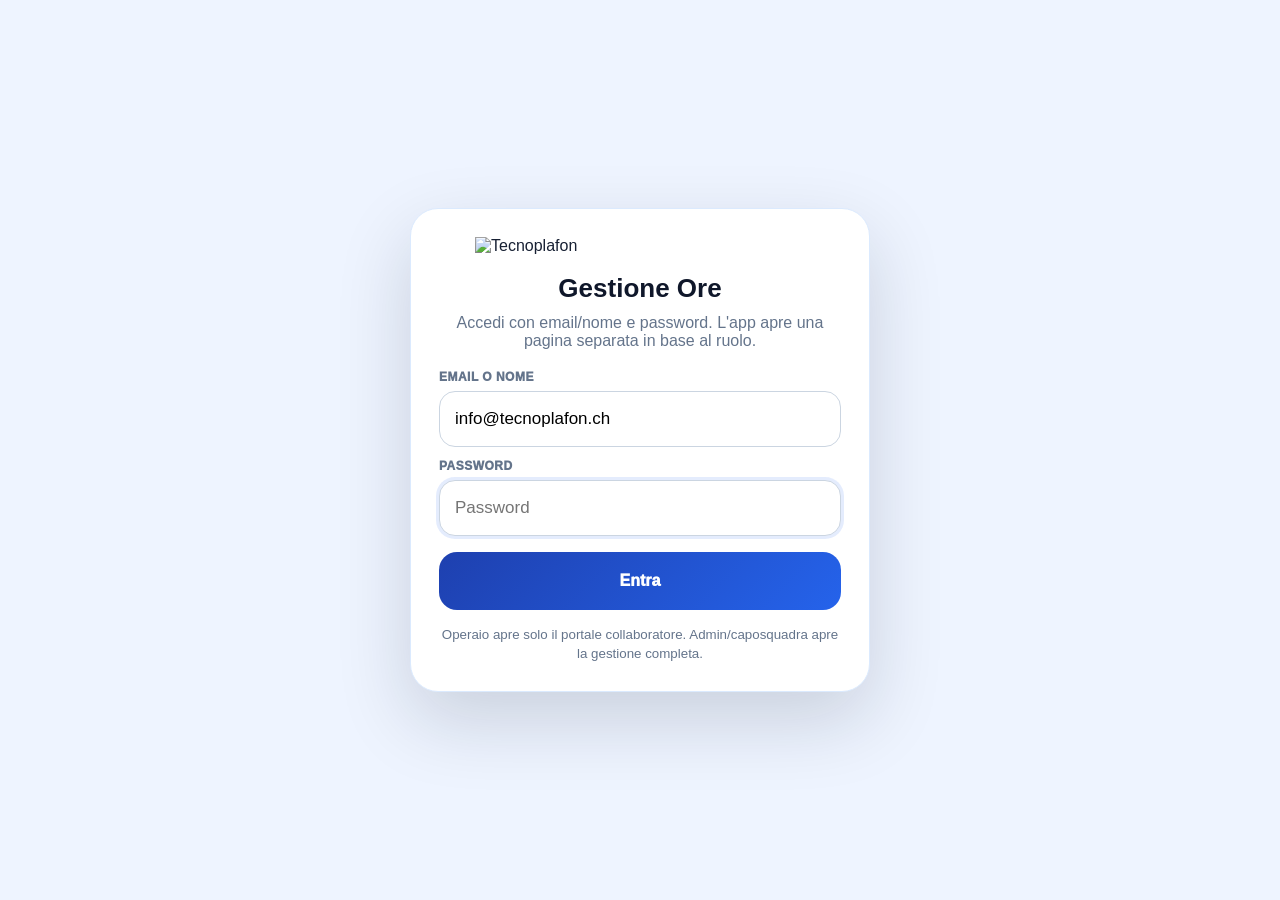
==== commit 61ecf690: "Update admin.html" ====
--- a/admin.html
+++ b/admin.html
@@ -9,33 +9,22 @@
   <link rel="stylesheet" href="style.css" />
 </head>
 <body class="tp-auth-ok admin-view">
-<script>window.TP_PAGE_MODE="admin";</script>
+<script>
+window.TP_PAGE_MODE="admin";
+(function(){
+  function norm(r){return String(r||'').trim().toLowerCase();}
+  function isAdmin(r){r=norm(r); return r==='admin' || r==='amministratore' || r==='caposquadra' || r.indexOf('capo')>=0;}
+  try{
+    var raw = sessionStorage.getItem('tp_current_user_v66') || localStorage.getItem('tp_current_user_v66');
+    var p = raw ? JSON.parse(raw) : null;
+    if(!p){ window.location.replace('index.html'); return; }
+    if(!isAdmin(p.ruolo)){ window.location.replace('operaio.html'); return; }
+    sessionStorage.setItem('tecnoplafonAdminUnlocked','1');
+  }catch(e){ window.location.replace('index.html'); }
+})();
+</script>
 
 <button id="tpLogoutBtn" type="button" onclick="tpLogoutTecnoplafonFinale()">🚪 Logout</button>
-
-<div id="tpFullLogin">
-  <div class="tp-full-login-card">
-    <div class="tp-full-login-logo">
-      <img src="https://tecnoplafon.ch/wp-content/uploads/2019/08/TECNOPLAFON-logo_v01.png" alt="Tecnoplafon">
-    </div>
-    <h1>Gestione Ore</h1>
-    <p>Accedi con email e password Supabase.</p>
-
-    <label>Email</label>
-    <input id="tpFullEmail" type="email" value="info@tecnoplafon.ch" autocomplete="username">
-
-    <label>Password</label>
-    <input id="tpFullPassword" type="password" placeholder="Password" autocomplete="current-password" onkeydown="if(event.key==='Enter'){tpFullLoginSubmit()}">
-
-    <div id="tpFullLoginError"></div>
-
-    <button id="tpFullLoginBtn" onclick="tpFullLoginSubmit()">Entra</button>
-
-    <small>Admin e collaboratori usano lo stesso accesso. Il ruolo viene letto da Supabase.</small>
-  </div>
-</div>
-
-<button id="adminFloatingBtn" type="button" class="admin-floating-access" onclick="event.preventDefault(); event.stopPropagation(); openAdminAccess(); return false;">🔐 Accesso admin</button>
 
 <div class="app">
   <aside>
@@ -69,9 +58,7 @@
         <h2 id="pageTitle">Area operaio</h2>
         <p id="pageSubtitle">Portale collaboratore: inserimento ore, richieste e riepilogo personale.</p>
       </div>
-      <div class="header-actions">
-        <button id="adminAccessBtn" type="button" class="admin-login-btn" onclick="event.preventDefault(); event.stopPropagation(); openAdminAccess(); return false;">🔐 Accesso admin</button>
-        <button id="adminLogoutBtn" class="admin-logout-btn" onclick="logoutAdmin()">👷 Torna vista operaio</button>
+      <div class="header-actions">        <button id="adminLogoutBtn" class="admin-logout-btn" onclick="tpLogoutTecnoplafonFinale()">🚪 Logout</button>
         <div class="role-switch">
           <button class="active" onclick="showSection('operaio')">Operaio</button>
           <button onclick="showSection('admin')">Admin</button>
@@ -1057,20 +1044,6 @@
   </div>
 </div>
 
-<div id="adminAccessPanel" class="admin-access-panel" onclick="closeAdminAccess(event)">
-  <div class="admin-access-box" onclick="event.stopPropagation()">
-    <h3>🔐 Accesso admin</h3>
-    <p>Inserisci la password admin per aprire il pannello completo.</p>
-    <label>Password admin</label>
-    <input id="adminAccessPassword" type="password" placeholder="Password" autocomplete="current-password" onkeydown="if(event.key==='Enter'){adminLoginSubmit()}">
-    <div id="adminAccessError" class="admin-access-error">Password admin non corretta.</div>
-    <div class="admin-access-actions">
-      <button class="secondary" onclick="closeAdminAccess()">Annulla</button>
-      <button class="primary" onclick="adminLoginSubmit()">Entra admin</button>
-    </div>
-  </div>
-</div>
-
 <div id="linkedHoursPanel" class="linked-hours-panel" onclick="closeLinkedHoursPanel(event)">
   <div class="linked-hours-box" onclick="event.stopPropagation()">
     <div class="linked-hours-head">
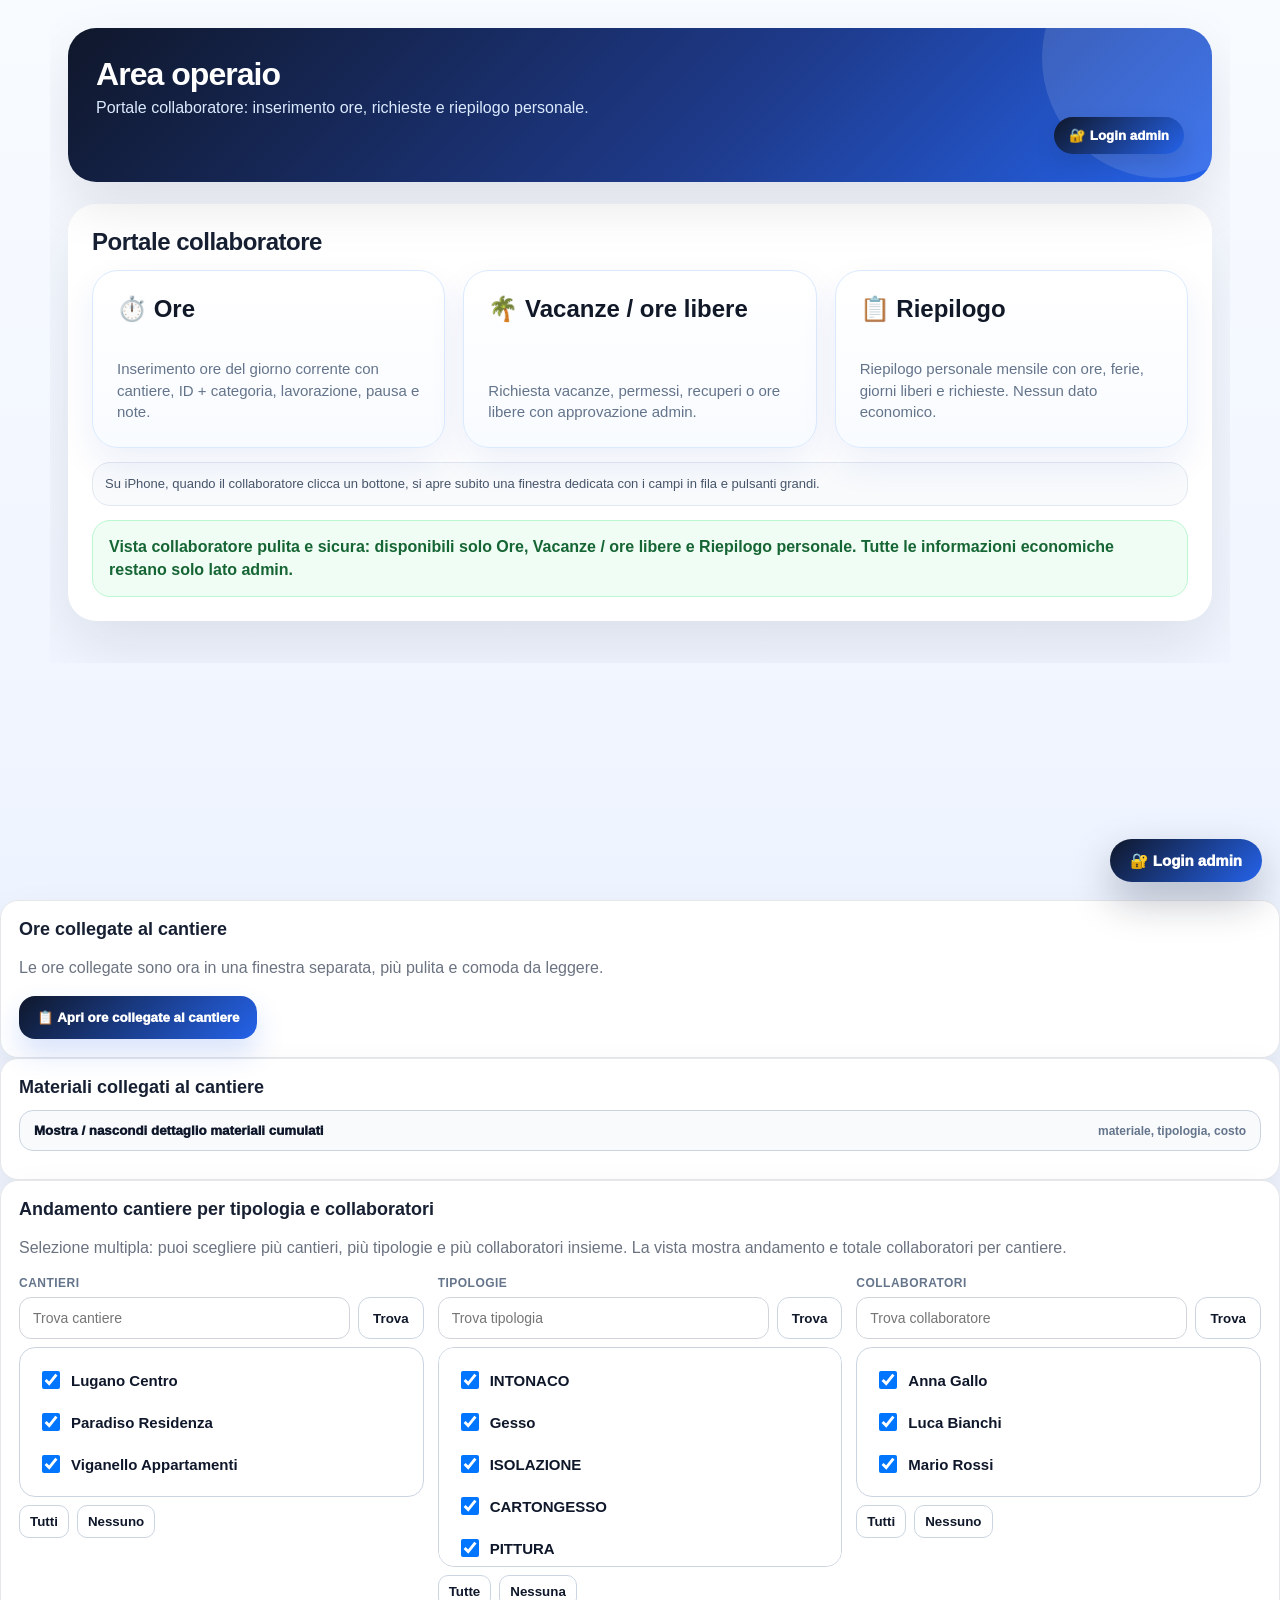
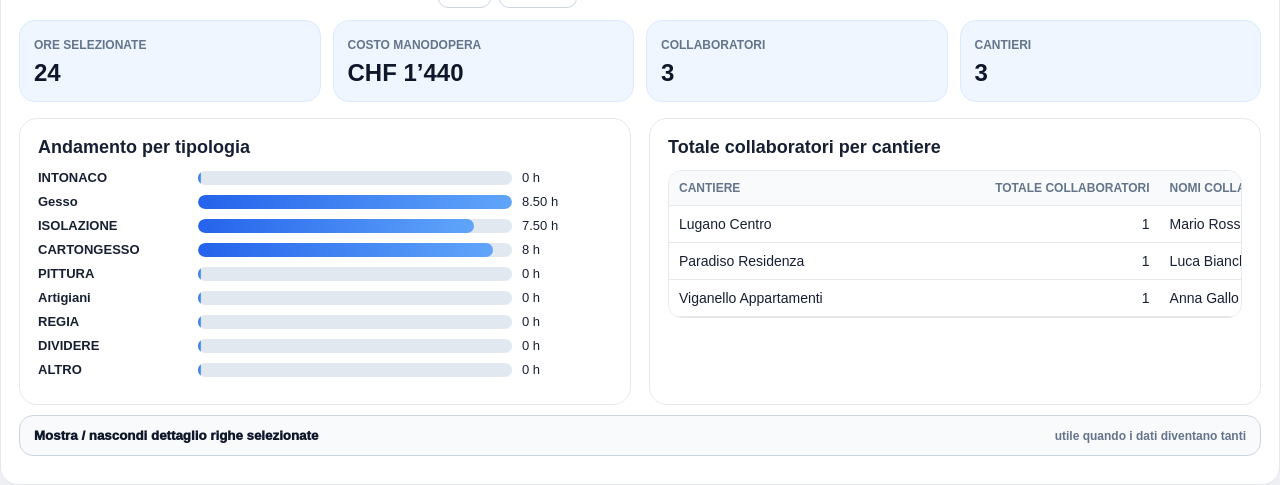
==== commit eea0a6e6: "Update admin.html" ====
--- a/admin.html
+++ b/admin.html
@@ -3,28 +3,4755 @@
 <head>
   <meta charset="UTF-8" />
   <meta name="viewport" content="width=device-width, initial-scale=1.0" />
-  <title>Tecnoplafon - Admin</title>
+  <title>Tecnoplafon - Gestione Ore Collaboratori v47 - Regole finali</title>
+  <style>
+    :root{
+      --bg:#f4f7fb;
+      --card:#ffffff;
+      --text:#172033;
+      --muted:#6b7280;
+      --line:#e5e7eb;
+      --primary:#1e40af;
+      --primary2:#2563eb;
+      --dark:#0f172a;
+      --green:#16a34a;
+      --red:#dc2626;
+      --yellow:#f59e0b;
+      --blue:#2563eb;
+      --purple:#7c3aed;
+      --gray:#94a3b8;
+      --orange:#f97316;
+      --softBlue:#eaf1ff;
+      --softGreen:#eafaf0;
+      --softRed:#fff0f0;
+      --softYellow:#fff7e6;
+      --shadow:0 18px 40px rgba(15,23,42,.08);
+      --radius:18px;
+    }
+    *{box-sizing:border-box}
+    body{
+      margin:0;
+      font-family:Inter, Arial, Helvetica, sans-serif;
+      background:var(--bg);
+      color:var(--text);
+    }
+    .app{display:flex;min-height:100vh}
+    aside{
+      width:286px;
+      background:linear-gradient(180deg,#0f172a,#172554);
+      color:white;
+      padding:24px 18px;
+      position:sticky;
+      top:0;
+      height:100vh;
+      overflow:auto;
+    }
+    .brand{
+      display:flex;
+      align-items:center;
+      gap:12px;
+      margin-bottom:26px;
+    }
+    .logo{
+      width:44px;height:44px;border-radius:14px;
+      background:linear-gradient(135deg,#60a5fa,#ffffff);
+      color:#0f172a;
+      display:grid;place-items:center;
+      font-weight:900;
+      box-shadow:0 10px 25px rgba(0,0,0,.22);
+    }
+    .brand h1{font-size:17px;margin:0;line-height:1.15}
+    .brand span{display:block;font-size:12px;color:#bfdbfe;margin-top:3px}
+    nav button{
+      width:100%;
+      border:0;
+      background:transparent;
+      color:#dbeafe;
+      text-align:left;
+      padding:12px 13px;
+      border-radius:12px;
+      margin:3px 0;
+      cursor:pointer;
+      font-weight:700;
+      display:flex;
+      gap:10px;
+      align-items:center;
+    }
+    nav button:hover, nav button.active{background:rgba(255,255,255,.13);color:white}
+    .sidebar-note{
+      margin-top:24px;
+      border:1px solid rgba(255,255,255,.18);
+      border-radius:14px;
+      padding:14px;
+      color:#dbeafe;
+      font-size:12px;
+      line-height:1.45;
+      background:rgba(255,255,255,.08)
+    }
+    main{flex:1;padding:26px;overflow:hidden}
+    header{
+      background:var(--card);
+      border:1px solid var(--line);
+      border-radius:var(--radius);
+      padding:20px 22px;
+      display:flex;
+      justify-content:space-between;
+      gap:20px;
+      align-items:center;
+      box-shadow:var(--shadow);
+      margin-bottom:22px;
+    }
+    header h2{margin:0;font-size:26px}
+    header p{margin:6px 0 0;color:var(--muted)}
+    .role-switch{
+      display:flex;
+      gap:8px;
+      background:#f1f5f9;
+      padding:6px;
+      border-radius:999px;
+      border:1px solid #e2e8f0;
+    }
+    .role-switch button{
+      border:0;
+      padding:10px 14px;
+      border-radius:999px;
+      cursor:pointer;
+      font-weight:800;
+      color:#334155;
+      background:transparent;
+    }
+    .role-switch button.active{background:#0f172a;color:white}
+    .grid{display:grid;grid-template-columns:repeat(12,1fr);gap:18px}
+    .card{
+      background:var(--card);
+      border:1px solid var(--line);
+      border-radius:var(--radius);
+      box-shadow:var(--shadow);
+      padding:18px;
+    }
+    .span-12{grid-column:span 12}.span-8{grid-column:span 8}.span-7{grid-column:span 7}.span-6{grid-column:span 6}.span-5{grid-column:span 5}.span-4{grid-column:span 4}.span-3{grid-column:span 3}
+    .card h3{margin:0 0 12px;font-size:18px}
+    .card p{color:var(--muted);line-height:1.5}
+    .quick{
+      display:grid;
+      grid-template-columns:repeat(3,1fr);
+      gap:14px;
+    }
+    .big-btn{
+      border:1px solid #dbeafe;
+      background:linear-gradient(180deg,#ffffff,#eff6ff);
+      border-radius:20px;
+      padding:24px;
+      min-height:140px;
+      cursor:pointer;
+      text-align:left;
+      transition:.18s;
+    }
+    .big-btn:hover{transform:translateY(-2px);box-shadow:0 18px 36px rgba(37,99,235,.14)}
+    .big-btn b{font-size:21px;display:block;margin-bottom:8px}
+    .big-btn span{color:#64748b;line-height:1.4}
+    label{display:block;font-size:12px;font-weight:900;text-transform:uppercase;color:#64748b;margin-bottom:7px;letter-spacing:.04em}
+    input, select, textarea{
+      width:100%;
+      border:1px solid #d1d5db;
+      background:white;
+      border-radius:12px;
+      padding:12px 13px;
+      font-size:14px;
+      outline:none;
+    }
+    input:focus, select:focus, textarea:focus{border-color:#2563eb;box-shadow:0 0 0 3px rgba(37,99,235,.12)}
+    textarea{min-height:86px;resize:vertical}
+    .form-grid{display:grid;grid-template-columns:repeat(12,1fr);gap:14px}
+    .f6{grid-column:span 6}.f4{grid-column:span 4}.f3{grid-column:span 3}.f12{grid-column:span 12}
+    .primary{
+      border:0;background:linear-gradient(135deg,var(--primary),var(--primary2));
+      color:white;border-radius:12px;padding:12px 16px;font-weight:900;cursor:pointer
+    }
+    .secondary{
+      border:1px solid #cbd5e1;background:white;color:#0f172a;border-radius:12px;padding:12px 16px;font-weight:900;cursor:pointer
+    }
+    table{width:100%;border-collapse:collapse;font-size:14px}
+    th,td{padding:12px;border-bottom:1px solid var(--line);text-align:left;vertical-align:middle}
+    th{font-size:12px;text-transform:uppercase;color:#64748b;background:#f8fafc}
+    .badge{
+      display:inline-flex;align-items:center;gap:6px;
+      padding:6px 10px;border-radius:999px;font-weight:900;font-size:12px
+    }
+    .ok{background:var(--softGreen);color:#166534}.bad{background:var(--softRed);color:#991b1b}
+    .wait{background:var(--softYellow);color:#92400e}.info{background:var(--softBlue);color:#1e3a8a}
+    .status-dot{width:10px;height:10px;border-radius:99px;display:inline-block}
+    .dot-green{background:var(--green)}.dot-red{background:var(--red)}
+    .calendar{
+      display:grid;
+      grid-template-columns:repeat(7,1fr);
+      gap:8px;
+    }
+    .dayname{
+      color:#64748b;font-size:12px;font-weight:900;text-align:center;text-transform:uppercase
+    }
+    .day{
+      min-height:86px;
+      border:1px solid #e2e8f0;
+      border-radius:14px;
+      background:white;
+      padding:9px;
+      position:relative;
+    }
+    .day strong{font-size:13px}
+    .day small{display:block;margin-top:6px;color:#64748b;font-size:11px;line-height:1.25}
+    .d-green{background:#ecfdf5;border-color:#bbf7d0}.d-yellow{background:#fffbeb;border-color:#fde68a}
+    .d-red{background:#fef2f2;border-color:#fecaca}.d-blue{background:#eff6ff;border-color:#bfdbfe}
+    .d-purple{background:#f5f3ff;border-color:#ddd6fe}.d-gray{background:#f1f5f9;border-color:#cbd5e1}
+    .d-orange{background:#fff7ed;border-color:#fed7aa}
+    .legend{display:flex;flex-wrap:wrap;gap:10px;margin-top:12px}
+    .legend span{font-size:12px;color:#475569;display:flex;gap:6px;align-items:center}
+    .rule-list{display:grid;grid-template-columns:repeat(2,1fr);gap:12px}
+    .rule{
+      border:1px solid #e2e8f0;
+      border-radius:14px;
+      padding:13px;
+      background:#f8fafc;
+    }
+    .rule b{display:block;margin-bottom:4px}
+    .rule small{color:#64748b;line-height:1.35}
+    .hidden{display:none!important}
+    .pill-row{display:flex;flex-wrap:wrap;gap:10px}
+    .pill{padding:9px 12px;border:1px solid #dbeafe;border-radius:999px;background:#eff6ff;color:#1e3a8a;font-weight:800;font-size:12px}
+    .alert{
+      border-radius:16px;
+      padding:14px 16px;
+      border:1px solid #bfdbfe;
+      background:#eff6ff;
+      color:#1e3a8a;
+      line-height:1.45;
+    }
+    .reimburse-table td:first-child{font-weight:900}
+    .money{font-weight:950;color:#0f172a}
+
+    .econ-layout{display:grid;grid-template-columns:1fr 1fr;gap:18px}
+    .econ-table-wrap{overflow:auto;border:1px solid var(--line);border-radius:14px;background:white}
+    .econ-table{min-width:1050px;border-collapse:collapse;width:100%}
+    .econ-table th,.econ-table td{border:2px solid #0f172a;padding:9px;text-align:right;min-width:115px}
+    .econ-table th:first-child,.econ-table td:first-child{text-align:left;min-width:160px;background:#f8fafc;position:sticky;left:0;z-index:1;border-color:#cbd5e1}
+    .tipo-intonaco{background:#fff200!important}
+    .tipo-gesso{background:#00f018!important}
+    .tipo-isolazione{background:#ff180d!important;color:white}
+    .tipo-cartongesso{background:#18dfdf!important}
+    .tipo-pittura{background:#ef28e8!important;color:white}
+    .tipo-artigiani{background:#ffd968!important}
+    .tipo-dividere{background:#4a86e8!important;color:white}
+    .tipo-altro{background:#93c47d!important}
+    .total td{background:#fff200!important;font-weight:900}
+    .mini-note{font-size:12px;color:#64748b;line-height:1.45;margin-top:6px}
+    .link-box{border:1px dashed #93c5fd;background:#eff6ff;border-radius:14px;padding:12px;color:#1e3a8a;line-height:1.45}
+    .small-econ{min-width:850px}
+    .small-econ th,.small-econ td{border:1px solid var(--line);text-align:left}
+    .small-econ td.num{text-align:right}
+
+
+
+
+
+
+
+
+
+
+    .simple-worker-form{
+      display:grid;
+      gap:12px;
+    }
+    .simple-worker-form .iphone-field{
+      padding:12px;
+    }
+    .simple-worker-form .iphone-field input,
+    .simple-worker-form .iphone-field select{
+      font-size:20px;
+      min-height:54px;
+    }
+    .custom-multi{
+      border:1px solid #cbd5e1;
+      border-radius:16px;
+      background:white;
+      padding:10px;
+      min-height:150px;
+      max-height:220px;
+      overflow:auto;
+    }
+    .custom-multi-search{
+      display:grid;
+      grid-template-columns:1fr auto;
+      gap:8px;
+      margin-bottom:8px;
+    }
+    .custom-multi-search input{min-height:42px}
+    .custom-multi label{
+      display:flex;
+      align-items:center;
+      gap:8px;
+      padding:8px;
+      border-radius:10px;
+      font-size:15px;
+      color:#0f172a;
+      text-transform:none;
+      letter-spacing:0;
+      margin:2px 0;
+      font-weight:700;
+      cursor:pointer;
+    }
+    .custom-multi label:hover{background:#f1f5f9}
+    .custom-multi input[type="checkbox"]{
+      width:18px;
+      height:18px;
+      padding:0;
+      flex:0 0 auto;
+    }
+    .custom-multi-actions{
+      display:flex;
+      gap:8px;
+      flex-wrap:wrap;
+      margin-top:8px;
+    }
+    .custom-multi-actions button{
+      width:auto;
+      border:1px solid #cbd5e1;
+      background:#fff;
+      color:#0f172a;
+      border-radius:10px;
+      padding:8px 10px;
+      font-weight:900;
+      cursor:pointer;
+    }
+    @media(max-width:760px){
+      .custom-multi-search{grid-template-columns:1fr}
+      .custom-multi-actions{display:grid;grid-template-columns:1fr 1fr}
+      .custom-multi-actions button{width:100%}
+    }
+
+    .status-filter-row{
+      display:flex;
+      gap:10px;
+      flex-wrap:wrap;
+      margin:12px 0 10px;
+    }
+    .status-filter-btn{
+      border:1px solid #cbd5e1;
+      background:#ffffff;
+      color:#0f172a;
+      border-radius:14px;
+      padding:10px 14px;
+      font-weight:900;
+      cursor:pointer;
+      width:auto;
+      display:inline-flex;
+      align-items:center;
+      gap:8px;
+    }
+    .status-filter-btn.active{
+      background:#0f172a;
+      color:white;
+      border-color:#0f172a;
+    }
+    .status-filter-btn .mini-count{
+      display:inline-flex;
+      align-items:center;
+      justify-content:center;
+      min-width:24px;
+      height:24px;
+      border-radius:999px;
+      background:rgba(148,163,184,.18);
+      padding:0 8px;
+      font-size:12px;
+      font-weight:900;
+    }
+    .status-filter-btn.active .mini-count{
+      background:rgba(255,255,255,.18);
+      color:white;
+    }
+    .table-note-small{
+      color:#64748b;
+      font-size:12px;
+      margin-top:6px;
+      line-height:1.4;
+    }
+
+    .select-search-box{
+      display:grid;
+      grid-template-columns:1fr auto;
+      gap:8px;
+      margin-bottom:8px;
+      align-items:center;
+    }
+    .select-search-box input{
+      min-height:42px;
+    }
+    .find-btn{
+      border:1px solid #cbd5e1;
+      background:#ffffff;
+      color:#0f172a;
+      border-radius:12px;
+      padding:10px 14px;
+      font-weight:900;
+      cursor:pointer;
+      white-space:nowrap;
+      width:auto;
+    }
+    .find-btn:hover{
+      background:#f8fafc;
+    }
+    .select-help{
+      margin-top:6px;
+      font-size:12px;
+      color:#64748b;
+      line-height:1.35;
+    }
+    .option-found-hint{
+      outline:2px solid #2563eb;
+      outline-offset:-2px;
+    }
+    @media(max-width:760px){
   
 
-  <link rel="stylesheet" href="style.css" />
+    .simple-worker-form{
+      display:grid;
+      gap:12px;
+    }
+    .simple-worker-form .iphone-field{
+      padding:12px;
+    }
+    .simple-worker-form .iphone-field input,
+    .simple-worker-form .iphone-field select{
+      font-size:20px;
+      min-height:54px;
+    }
+    .custom-multi{
+      border:1px solid #cbd5e1;
+      border-radius:16px;
+      background:white;
+      padding:10px;
+      min-height:150px;
+      max-height:220px;
+      overflow:auto;
+    }
+    .custom-multi-search{
+      display:grid;
+      grid-template-columns:1fr auto;
+      gap:8px;
+      margin-bottom:8px;
+    }
+    .custom-multi-search input{min-height:42px}
+    .custom-multi label{
+      display:flex;
+      align-items:center;
+      gap:8px;
+      padding:8px;
+      border-radius:10px;
+      font-size:15px;
+      color:#0f172a;
+      text-transform:none;
+      letter-spacing:0;
+      margin:2px 0;
+      font-weight:700;
+      cursor:pointer;
+    }
+    .custom-multi label:hover{background:#f1f5f9}
+    .custom-multi input[type="checkbox"]{
+      width:18px;
+      height:18px;
+      padding:0;
+      flex:0 0 auto;
+    }
+    .custom-multi-actions{
+      display:flex;
+      gap:8px;
+      flex-wrap:wrap;
+      margin-top:8px;
+    }
+    .custom-multi-actions button{
+      width:auto;
+      border:1px solid #cbd5e1;
+      background:#fff;
+      color:#0f172a;
+      border-radius:10px;
+      padding:8px 10px;
+      font-weight:900;
+      cursor:pointer;
+    }
+    @media(max-width:760px){
+      .custom-multi-search{grid-template-columns:1fr}
+      .custom-multi-actions{display:grid;grid-template-columns:1fr 1fr}
+      .custom-multi-actions button{width:100%}
+    }
+
+    .status-filter-row{
+      display:flex;
+      gap:10px;
+      flex-wrap:wrap;
+      margin:12px 0 10px;
+    }
+    .status-filter-btn{
+      border:1px solid #cbd5e1;
+      background:#ffffff;
+      color:#0f172a;
+      border-radius:14px;
+      padding:10px 14px;
+      font-weight:900;
+      cursor:pointer;
+      width:auto;
+      display:inline-flex;
+      align-items:center;
+      gap:8px;
+    }
+    .status-filter-btn.active{
+      background:#0f172a;
+      color:white;
+      border-color:#0f172a;
+    }
+    .status-filter-btn .mini-count{
+      display:inline-flex;
+      align-items:center;
+      justify-content:center;
+      min-width:24px;
+      height:24px;
+      border-radius:999px;
+      background:rgba(148,163,184,.18);
+      padding:0 8px;
+      font-size:12px;
+      font-weight:900;
+    }
+    .status-filter-btn.active .mini-count{
+      background:rgba(255,255,255,.18);
+      color:white;
+    }
+    .table-note-small{
+      color:#64748b;
+      font-size:12px;
+      margin-top:6px;
+      line-height:1.4;
+    }
+
+    .select-search-box{
+        grid-template-columns:1fr;
+      }
+      .find-btn{
+        width:100%;
+      }
+    }
+
+    .action-open-panel{
+      border:0;
+      background:linear-gradient(135deg,#0f172a,#2563eb);
+      color:white;
+      border-radius:16px;
+      padding:14px 18px;
+      font-weight:950;
+      cursor:pointer;
+      width:auto;
+      display:inline-flex;
+      align-items:center;
+      gap:10px;
+      box-shadow:0 14px 28px rgba(37,99,235,.18);
+    }
+    .linked-hours-panel{
+      display:none;
+      position:fixed;
+      inset:0;
+      z-index:1200;
+      background:rgba(15,23,42,.62);
+      padding:24px;
+      overflow:auto;
+    }
+    .linked-hours-panel.open{display:block}
+    .linked-hours-box{
+      max-width:1400px;
+      margin:0 auto;
+      background:white;
+      border-radius:24px;
+      padding:18px;
+      box-shadow:0 28px 70px rgba(15,23,42,.35);
+    }
+    .linked-hours-head{
+      display:flex;
+      justify-content:space-between;
+      align-items:flex-start;
+      gap:14px;
+      border-bottom:1px solid var(--line);
+      padding-bottom:14px;
+      margin-bottom:14px;
+    }
+    .linked-hours-head h3{margin:0;font-size:24px}
+    .linked-hours-head p{margin:5px 0 0;color:#64748b}
+    .linked-hours-close{
+      border:0;
+      background:#f1f5f9;
+      color:#0f172a;
+      width:46px;
+      height:46px;
+      border-radius:14px;
+      font-size:24px;
+      font-weight:950;
+      cursor:pointer;
+    }
+    .linked-hours-filters{
+      display:grid;
+      grid-template-columns:repeat(4,1fr);
+      gap:10px;
+      margin-bottom:14px;
+    }
+    .linked-hours-kpi{
+      display:grid;
+      grid-template-columns:repeat(4,1fr);
+      gap:10px;
+      margin-bottom:14px;
+    }
+    .linked-hours-kpi div{
+      border:1px solid #dbeafe;
+      background:#eff6ff;
+      border-radius:14px;
+      padding:12px;
+    }
+    .linked-hours-kpi span{font-size:12px;color:#64748b;font-weight:900;text-transform:uppercase}
+    .linked-hours-kpi b{display:block;font-size:22px;margin-top:4px}
+    .tipo-regia{background:#c084fc!important;color:white}
+    @media(max-width:760px){
+      .linked-hours-panel{padding:0}
+      .linked-hours-box{border-radius:22px 22px 0 0;min-height:100vh}
+      .linked-hours-filters,.linked-hours-kpi{grid-template-columns:1fr 1fr}
+  
+
+
+    .simple-worker-form{
+      display:grid;
+      gap:12px;
+    }
+    .simple-worker-form .iphone-field{
+      padding:12px;
+    }
+    .simple-worker-form .iphone-field input,
+    .simple-worker-form .iphone-field select{
+      font-size:20px;
+      min-height:54px;
+    }
+    .custom-multi{
+      border:1px solid #cbd5e1;
+      border-radius:16px;
+      background:white;
+      padding:10px;
+      min-height:150px;
+      max-height:220px;
+      overflow:auto;
+    }
+    .custom-multi-search{
+      display:grid;
+      grid-template-columns:1fr auto;
+      gap:8px;
+      margin-bottom:8px;
+    }
+    .custom-multi-search input{min-height:42px}
+    .custom-multi label{
+      display:flex;
+      align-items:center;
+      gap:8px;
+      padding:8px;
+      border-radius:10px;
+      font-size:15px;
+      color:#0f172a;
+      text-transform:none;
+      letter-spacing:0;
+      margin:2px 0;
+      font-weight:700;
+      cursor:pointer;
+    }
+    .custom-multi label:hover{background:#f1f5f9}
+    .custom-multi input[type="checkbox"]{
+      width:18px;
+      height:18px;
+      padding:0;
+      flex:0 0 auto;
+    }
+    .custom-multi-actions{
+      display:flex;
+      gap:8px;
+      flex-wrap:wrap;
+      margin-top:8px;
+    }
+    .custom-multi-actions button{
+      width:auto;
+      border:1px solid #cbd5e1;
+      background:#fff;
+      color:#0f172a;
+      border-radius:10px;
+      padding:8px 10px;
+      font-weight:900;
+      cursor:pointer;
+    }
+    @media(max-width:760px){
+      .custom-multi-search{grid-template-columns:1fr}
+      .custom-multi-actions{display:grid;grid-template-columns:1fr 1fr}
+      .custom-multi-actions button{width:100%}
+    }
+
+    .status-filter-row{
+      display:flex;
+      gap:10px;
+      flex-wrap:wrap;
+      margin:12px 0 10px;
+    }
+    .status-filter-btn{
+      border:1px solid #cbd5e1;
+      background:#ffffff;
+      color:#0f172a;
+      border-radius:14px;
+      padding:10px 14px;
+      font-weight:900;
+      cursor:pointer;
+      width:auto;
+      display:inline-flex;
+      align-items:center;
+      gap:8px;
+    }
+    .status-filter-btn.active{
+      background:#0f172a;
+      color:white;
+      border-color:#0f172a;
+    }
+    .status-filter-btn .mini-count{
+      display:inline-flex;
+      align-items:center;
+      justify-content:center;
+      min-width:24px;
+      height:24px;
+      border-radius:999px;
+      background:rgba(148,163,184,.18);
+      padding:0 8px;
+      font-size:12px;
+      font-weight:900;
+    }
+    .status-filter-btn.active .mini-count{
+      background:rgba(255,255,255,.18);
+      color:white;
+    }
+    .table-note-small{
+      color:#64748b;
+      font-size:12px;
+      margin-top:6px;
+      line-height:1.4;
+    }
+
+    .select-search-box{
+      display:grid;
+      grid-template-columns:1fr auto;
+      gap:8px;
+      margin-bottom:8px;
+      align-items:center;
+    }
+    .select-search-box input{
+      min-height:42px;
+    }
+    .find-btn{
+      border:1px solid #cbd5e1;
+      background:#ffffff;
+      color:#0f172a;
+      border-radius:12px;
+      padding:10px 14px;
+      font-weight:900;
+      cursor:pointer;
+      white-space:nowrap;
+      width:auto;
+    }
+    .find-btn:hover{
+      background:#f8fafc;
+    }
+    .select-help{
+      margin-top:6px;
+      font-size:12px;
+      color:#64748b;
+      line-height:1.35;
+    }
+    .option-found-hint{
+      outline:2px solid #2563eb;
+      outline-offset:-2px;
+    }
+    @media(max-width:760px){
+  
+
+    .simple-worker-form{
+      display:grid;
+      gap:12px;
+    }
+    .simple-worker-form .iphone-field{
+      padding:12px;
+    }
+    .simple-worker-form .iphone-field input,
+    .simple-worker-form .iphone-field select{
+      font-size:20px;
+      min-height:54px;
+    }
+    .custom-multi{
+      border:1px solid #cbd5e1;
+      border-radius:16px;
+      background:white;
+      padding:10px;
+      min-height:150px;
+      max-height:220px;
+      overflow:auto;
+    }
+    .custom-multi-search{
+      display:grid;
+      grid-template-columns:1fr auto;
+      gap:8px;
+      margin-bottom:8px;
+    }
+    .custom-multi-search input{min-height:42px}
+    .custom-multi label{
+      display:flex;
+      align-items:center;
+      gap:8px;
+      padding:8px;
+      border-radius:10px;
+      font-size:15px;
+      color:#0f172a;
+      text-transform:none;
+      letter-spacing:0;
+      margin:2px 0;
+      font-weight:700;
+      cursor:pointer;
+    }
+    .custom-multi label:hover{background:#f1f5f9}
+    .custom-multi input[type="checkbox"]{
+      width:18px;
+      height:18px;
+      padding:0;
+      flex:0 0 auto;
+    }
+    .custom-multi-actions{
+      display:flex;
+      gap:8px;
+      flex-wrap:wrap;
+      margin-top:8px;
+    }
+    .custom-multi-actions button{
+      width:auto;
+      border:1px solid #cbd5e1;
+      background:#fff;
+      color:#0f172a;
+      border-radius:10px;
+      padding:8px 10px;
+      font-weight:900;
+      cursor:pointer;
+    }
+    @media(max-width:760px){
+      .custom-multi-search{grid-template-columns:1fr}
+      .custom-multi-actions{display:grid;grid-template-columns:1fr 1fr}
+      .custom-multi-actions button{width:100%}
+    }
+
+    .status-filter-row{
+      display:flex;
+      gap:10px;
+      flex-wrap:wrap;
+      margin:12px 0 10px;
+    }
+    .status-filter-btn{
+      border:1px solid #cbd5e1;
+      background:#ffffff;
+      color:#0f172a;
+      border-radius:14px;
+      padding:10px 14px;
+      font-weight:900;
+      cursor:pointer;
+      width:auto;
+      display:inline-flex;
+      align-items:center;
+      gap:8px;
+    }
+    .status-filter-btn.active{
+      background:#0f172a;
+      color:white;
+      border-color:#0f172a;
+    }
+    .status-filter-btn .mini-count{
+      display:inline-flex;
+      align-items:center;
+      justify-content:center;
+      min-width:24px;
+      height:24px;
+      border-radius:999px;
+      background:rgba(148,163,184,.18);
+      padding:0 8px;
+      font-size:12px;
+      font-weight:900;
+    }
+    .status-filter-btn.active .mini-count{
+      background:rgba(255,255,255,.18);
+      color:white;
+    }
+    .table-note-small{
+      color:#64748b;
+      font-size:12px;
+      margin-top:6px;
+      line-height:1.4;
+    }
+
+    .select-search-box{
+        grid-template-columns:1fr;
+      }
+      .find-btn{
+        width:100%;
+      }
+    }
+
+    .action-open-panel{width:100%;justify-content:center}
+    }
+
+    .collapse-toggle{
+      display:flex;
+      justify-content:space-between;
+      align-items:center;
+      width:100%;
+      border:1px solid #cbd5e1;
+      background:#f8fafc;
+      color:#0f172a;
+      border-radius:14px;
+      padding:12px 14px;
+      font-weight:950;
+      cursor:pointer;
+      margin:10px 0;
+    }
+    .collapse-toggle span{color:#64748b;font-size:12px;font-weight:800}
+    .collapsible-content{
+      display:none;
+      border:1px solid #e2e8f0;
+      border-radius:16px;
+      padding:14px;
+      background:#ffffff;
+      margin-top:8px;
+    }
+    .collapsible-content.open{display:block}
+    .multi-select{min-height:122px;padding:8px}
+    .multi-select option{padding:8px;border-radius:8px;margin:2px 0}
+    .analytics-kpis{
+      display:grid;
+      grid-template-columns:repeat(4,1fr);
+      gap:12px;
+      margin-top:12px;
+    }
+    .analytics-kpi{
+      border:1px solid #dbeafe;
+      background:#eff6ff;
+      border-radius:16px;
+      padding:14px;
+    }
+    .analytics-kpi span{
+      color:#64748b;
+      font-size:12px;
+      font-weight:900;
+      text-transform:uppercase;
+    }
+    .analytics-kpi b{
+      display:block;
+      margin-top:6px;
+      font-size:24px;
+      color:#0f172a;
+    }
+    .bar-row{
+      display:grid;
+      grid-template-columns:150px 1fr 90px;
+      gap:10px;
+      align-items:center;
+      margin:9px 0;
+      font-size:13px;
+    }
+    .bar-track{height:14px;background:#e2e8f0;border-radius:999px;overflow:hidden}
+    .bar-fill{height:100%;background:linear-gradient(90deg,#2563eb,#60a5fa);border-radius:999px;min-width:3px}
+    .trend-table-wrap{
+      overflow:auto;
+      border:1px solid var(--line);
+      border-radius:14px;
+      background:white;
+    }
+    .trend-table{min-width:900px;width:100%;border-collapse:collapse}
+    .trend-table th,.trend-table td{border-bottom:1px solid var(--line);padding:10px;text-align:left}
+    .trend-table td.num,.trend-table th.num{text-align:right}
+    @media(max-width:760px){
+      .analytics-kpis{grid-template-columns:1fr 1fr}
+      .bar-row{grid-template-columns:105px 1fr 70px}
+    }
+
+    .timesheet-wrap{
+      overflow:auto;
+      border:1px solid var(--line);
+      border-radius:16px;
+      background:white;
+    }
+    .timesheet-header{
+      display:flex;
+      justify-content:space-between;
+      align-items:flex-end;
+      gap:14px;
+      margin-bottom:12px;
+      flex-wrap:wrap;
+    }
+    .timesheet-header h4{
+      margin:0;
+      font-size:26px;
+      line-height:1.1;
+    }
+    .timesheet-header p{
+      margin:4px 0 0;
+      color:#64748b;
+      font-size:14px;
+    }
+    .timesheet{
+      border-collapse:collapse;
+      width:max-content;
+      min-width:100%;
+      font-size:12px;
+    }
+    .timesheet th, .timesheet td{
+      border:1px solid #d1d5db;
+      padding:6px 8px;
+      text-align:center;
+      white-space:nowrap;
+      min-width:44px;
+    }
+    .timesheet th.left, .timesheet td.left{
+      position:sticky;
+      left:0;
+      background:#f8fafc;
+      z-index:2;
+      min-width:120px;
+      text-align:left;
+      font-weight:900;
+    }
+    .timesheet thead th{
+      background:#f1f5f9;
+      font-size:11px;
+      color:#475569;
+      font-weight:900;
+    }
+    .timesheet .sumhead{
+      min-width:120px;
+    }
+    .timesheet .soft-blue{background:#eef2ff}
+    .timesheet .soft-red{background:#fff1f2}
+    .timesheet .soft-green{background:#f0fdf4}
+    .timesheet .soft-gray{background:#f8fafc}
+    .timesheet-summary{
+      display:grid;
+      grid-template-columns:repeat(4,1fr);
+      gap:12px;
+      margin-top:12px;
+    }
+    .timesheet-summary .box{
+      border:1px solid #dbeafe;
+      background:#eff6ff;
+      border-radius:14px;
+      padding:12px;
+    }
+    .timesheet-summary .box b{
+      display:block;
+      font-size:20px;
+      margin-top:4px;
+    }
+    .form-inline-ore{
+      display:grid;
+      grid-template-columns:repeat(5,1fr);
+      gap:10px;
+    }
+    @media(max-width:760px){
+      .timesheet-header h4{font-size:21px}
+      .timesheet-summary{grid-template-columns:1fr 1fr}
+      .form-inline-ore{grid-template-columns:1fr 1fr}
+      .timesheet th.left, .timesheet td.left{min-width:100px}
+      .timesheet th, .timesheet td{min-width:48px;padding:6px}
+    }
+
+    .budget-grid{
+      display:grid;
+      grid-template-columns:repeat(4,1fr);
+      gap:10px;
+      margin-top:10px;
+    }
+    .budget-box{
+      border:1px solid #e2e8f0;
+      border-radius:14px;
+      padding:12px;
+      background:#f8fafc;
+    }
+    .budget-box label{
+      font-size:11px;
+      margin-bottom:6px;
+    }
+    .budget-box input{
+      font-weight:800;
+      text-align:right;
+    }
+    .budget-total{
+      background:#eff6ff;
+      border-color:#bfdbfe;
+    }
+    .budget-total input{
+      color:#1e3a8a;
+      font-size:17px;
+    }
+    .diff-ok{color:#166534;font-weight:900}
+    .diff-bad{color:#991b1b;font-weight:900}
+    @media(max-width:900px){.budget-grid{grid-template-columns:1fr 1fr}}
+    @media(max-width:560px){.budget-grid{grid-template-columns:1fr}}
+
+    .km-rule-preview{
+      display:grid;
+      grid-template-columns:repeat(4,1fr);
+      gap:10px;
+      margin-top:12px;
+    }
+    .km-card{
+      border:1px solid #e2e8f0;
+      border-radius:14px;
+      padding:12px;
+      background:#f8fafc;
+    }
+    .km-card.active{
+      border-color:#2563eb;
+      background:#eff6ff;
+      box-shadow:0 10px 24px rgba(37,99,235,.12);
+    }
+    .km-card b{display:block;font-size:13px;margin-bottom:4px}
+    .km-card span{font-size:12px;color:#64748b}
+    .admin-actions{display:flex;gap:8px;flex-wrap:wrap}
+    .tiny-btn{
+      border:1px solid #cbd5e1;
+      background:white;
+      color:#0f172a;
+      border-radius:10px;
+      padding:8px 10px;
+      font-weight:900;
+      cursor:pointer;
+      width:auto;
+    }
+    .tiny-btn.red{background:#fef2f2;color:#991b1b;border-color:#fecaca}
+    .admin-edit-banner{
+      display:none;
+      margin:10px 0 12px;
+      border:1px solid #fbbf24;
+      background:#fffbeb;
+      color:#92400e;
+      border-radius:14px;
+      padding:10px 12px;
+      font-weight:900;
+    }
+    .admin-edit-banner.open{display:block}
+    .action-mini-row{display:flex;gap:6px;flex-wrap:wrap}
+    .action-mini-row .tiny-btn{padding:7px 9px;font-size:12px}
+    .admin-edit-help{
+      margin:10px 0 14px;
+      padding:12px 14px;
+      border:1px solid #bfdbfe;
+      background:#eff6ff;
+      color:#1e3a8a;
+      border-radius:14px;
+      font-size:13px;
+      line-height:1.45;
+      font-weight:800;
+    }
+    .admin-edit-active-field{
+      border-color:#2563eb!important;
+      box-shadow:0 0 0 3px rgba(37,99,235,.14)!important;
+      background:#f8fbff!important;
+    }
+    .admin-edit-banner.open{
+      display:block!important;
+      border-color:#facc15;
+      background:#fffbeb;
+      color:#92400e;
+    }
+    .tiny-btn.green{background:#ecfdf5;color:#166534;border-color:#bbf7d0}
+    @media(max-width:760px){
+  
+
+
+
+
+
+
+    .simple-worker-form{
+      display:grid;
+      gap:12px;
+    }
+    .simple-worker-form .iphone-field{
+      padding:12px;
+    }
+    .simple-worker-form .iphone-field input,
+    .simple-worker-form .iphone-field select{
+      font-size:20px;
+      min-height:54px;
+    }
+    .custom-multi{
+      border:1px solid #cbd5e1;
+      border-radius:16px;
+      background:white;
+      padding:10px;
+      min-height:150px;
+      max-height:220px;
+      overflow:auto;
+    }
+    .custom-multi-search{
+      display:grid;
+      grid-template-columns:1fr auto;
+      gap:8px;
+      margin-bottom:8px;
+    }
+    .custom-multi-search input{min-height:42px}
+    .custom-multi label{
+      display:flex;
+      align-items:center;
+      gap:8px;
+      padding:8px;
+      border-radius:10px;
+      font-size:15px;
+      color:#0f172a;
+      text-transform:none;
+      letter-spacing:0;
+      margin:2px 0;
+      font-weight:700;
+      cursor:pointer;
+    }
+    .custom-multi label:hover{background:#f1f5f9}
+    .custom-multi input[type="checkbox"]{
+      width:18px;
+      height:18px;
+      padding:0;
+      flex:0 0 auto;
+    }
+    .custom-multi-actions{
+      display:flex;
+      gap:8px;
+      flex-wrap:wrap;
+      margin-top:8px;
+    }
+    .custom-multi-actions button{
+      width:auto;
+      border:1px solid #cbd5e1;
+      background:#fff;
+      color:#0f172a;
+      border-radius:10px;
+      padding:8px 10px;
+      font-weight:900;
+      cursor:pointer;
+    }
+    @media(max-width:760px){
+      .custom-multi-search{grid-template-columns:1fr}
+      .custom-multi-actions{display:grid;grid-template-columns:1fr 1fr}
+      .custom-multi-actions button{width:100%}
+    }
+
+    .status-filter-row{
+      display:flex;
+      gap:10px;
+      flex-wrap:wrap;
+      margin:12px 0 10px;
+    }
+    .status-filter-btn{
+      border:1px solid #cbd5e1;
+      background:#ffffff;
+      color:#0f172a;
+      border-radius:14px;
+      padding:10px 14px;
+      font-weight:900;
+      cursor:pointer;
+      width:auto;
+      display:inline-flex;
+      align-items:center;
+      gap:8px;
+    }
+    .status-filter-btn.active{
+      background:#0f172a;
+      color:white;
+      border-color:#0f172a;
+    }
+    .status-filter-btn .mini-count{
+      display:inline-flex;
+      align-items:center;
+      justify-content:center;
+      min-width:24px;
+      height:24px;
+      border-radius:999px;
+      background:rgba(148,163,184,.18);
+      padding:0 8px;
+      font-size:12px;
+      font-weight:900;
+    }
+    .status-filter-btn.active .mini-count{
+      background:rgba(255,255,255,.18);
+      color:white;
+    }
+    .table-note-small{
+      color:#64748b;
+      font-size:12px;
+      margin-top:6px;
+      line-height:1.4;
+    }
+
+    .select-search-box{
+      display:grid;
+      grid-template-columns:1fr auto;
+      gap:8px;
+      margin-bottom:8px;
+      align-items:center;
+    }
+    .select-search-box input{
+      min-height:42px;
+    }
+    .find-btn{
+      border:1px solid #cbd5e1;
+      background:#ffffff;
+      color:#0f172a;
+      border-radius:12px;
+      padding:10px 14px;
+      font-weight:900;
+      cursor:pointer;
+      white-space:nowrap;
+      width:auto;
+    }
+    .find-btn:hover{
+      background:#f8fafc;
+    }
+    .select-help{
+      margin-top:6px;
+      font-size:12px;
+      color:#64748b;
+      line-height:1.35;
+    }
+    .option-found-hint{
+      outline:2px solid #2563eb;
+      outline-offset:-2px;
+    }
+    @media(max-width:760px){
+  
+
+    .simple-worker-form{
+      display:grid;
+      gap:12px;
+    }
+    .simple-worker-form .iphone-field{
+      padding:12px;
+    }
+    .simple-worker-form .iphone-field input,
+    .simple-worker-form .iphone-field select{
+      font-size:20px;
+      min-height:54px;
+    }
+    .custom-multi{
+      border:1px solid #cbd5e1;
+      border-radius:16px;
+      background:white;
+      padding:10px;
+      min-height:150px;
+      max-height:220px;
+      overflow:auto;
+    }
+    .custom-multi-search{
+      display:grid;
+      grid-template-columns:1fr auto;
+      gap:8px;
+      margin-bottom:8px;
+    }
+    .custom-multi-search input{min-height:42px}
+    .custom-multi label{
+      display:flex;
+      align-items:center;
+      gap:8px;
+      padding:8px;
+      border-radius:10px;
+      font-size:15px;
+      color:#0f172a;
+      text-transform:none;
+      letter-spacing:0;
+      margin:2px 0;
+      font-weight:700;
+      cursor:pointer;
+    }
+    .custom-multi label:hover{background:#f1f5f9}
+    .custom-multi input[type="checkbox"]{
+      width:18px;
+      height:18px;
+      padding:0;
+      flex:0 0 auto;
+    }
+    .custom-multi-actions{
+      display:flex;
+      gap:8px;
+      flex-wrap:wrap;
+      margin-top:8px;
+    }
+    .custom-multi-actions button{
+      width:auto;
+      border:1px solid #cbd5e1;
+      background:#fff;
+      color:#0f172a;
+      border-radius:10px;
+      padding:8px 10px;
+      font-weight:900;
+      cursor:pointer;
+    }
+    @media(max-width:760px){
+      .custom-multi-search{grid-template-columns:1fr}
+      .custom-multi-actions{display:grid;grid-template-columns:1fr 1fr}
+      .custom-multi-actions button{width:100%}
+    }
+
+    .status-filter-row{
+      display:flex;
+      gap:10px;
+      flex-wrap:wrap;
+      margin:12px 0 10px;
+    }
+    .status-filter-btn{
+      border:1px solid #cbd5e1;
+      background:#ffffff;
+      color:#0f172a;
+      border-radius:14px;
+      padding:10px 14px;
+      font-weight:900;
+      cursor:pointer;
+      width:auto;
+      display:inline-flex;
+      align-items:center;
+      gap:8px;
+    }
+    .status-filter-btn.active{
+      background:#0f172a;
+      color:white;
+      border-color:#0f172a;
+    }
+    .status-filter-btn .mini-count{
+      display:inline-flex;
+      align-items:center;
+      justify-content:center;
+      min-width:24px;
+      height:24px;
+      border-radius:999px;
+      background:rgba(148,163,184,.18);
+      padding:0 8px;
+      font-size:12px;
+      font-weight:900;
+    }
+    .status-filter-btn.active .mini-count{
+      background:rgba(255,255,255,.18);
+      color:white;
+    }
+    .table-note-small{
+      color:#64748b;
+      font-size:12px;
+      margin-top:6px;
+      line-height:1.4;
+    }
+
+    .select-search-box{
+        grid-template-columns:1fr;
+      }
+      .find-btn{
+        width:100%;
+      }
+    }
+
+    .action-open-panel{
+      border:0;
+      background:linear-gradient(135deg,#0f172a,#2563eb);
+      color:white;
+      border-radius:16px;
+      padding:14px 18px;
+      font-weight:950;
+      cursor:pointer;
+      width:auto;
+      display:inline-flex;
+      align-items:center;
+      gap:10px;
+      box-shadow:0 14px 28px rgba(37,99,235,.18);
+    }
+    .linked-hours-panel{
+      display:none;
+      position:fixed;
+      inset:0;
+      z-index:1200;
+      background:rgba(15,23,42,.62);
+      padding:24px;
+      overflow:auto;
+    }
+    .linked-hours-panel.open{display:block}
+    .linked-hours-box{
+      max-width:1400px;
+      margin:0 auto;
+      background:white;
+      border-radius:24px;
+      padding:18px;
+      box-shadow:0 28px 70px rgba(15,23,42,.35);
+    }
+    .linked-hours-head{
+      display:flex;
+      justify-content:space-between;
+      align-items:flex-start;
+      gap:14px;
+      border-bottom:1px solid var(--line);
+      padding-bottom:14px;
+      margin-bottom:14px;
+    }
+    .linked-hours-head h3{margin:0;font-size:24px}
+    .linked-hours-head p{margin:5px 0 0;color:#64748b}
+    .linked-hours-close{
+      border:0;
+      background:#f1f5f9;
+      color:#0f172a;
+      width:46px;
+      height:46px;
+      border-radius:14px;
+      font-size:24px;
+      font-weight:950;
+      cursor:pointer;
+    }
+    .linked-hours-filters{
+      display:grid;
+      grid-template-columns:repeat(4,1fr);
+      gap:10px;
+      margin-bottom:14px;
+    }
+    .linked-hours-kpi{
+      display:grid;
+      grid-template-columns:repeat(4,1fr);
+      gap:10px;
+      margin-bottom:14px;
+    }
+    .linked-hours-kpi div{
+      border:1px solid #dbeafe;
+      background:#eff6ff;
+      border-radius:14px;
+      padding:12px;
+    }
+    .linked-hours-kpi span{font-size:12px;color:#64748b;font-weight:900;text-transform:uppercase}
+    .linked-hours-kpi b{display:block;font-size:22px;margin-top:4px}
+    .tipo-regia{background:#c084fc!important;color:white}
+    @media(max-width:760px){
+      .linked-hours-panel{padding:0}
+      .linked-hours-box{border-radius:22px 22px 0 0;min-height:100vh}
+      .linked-hours-filters,.linked-hours-kpi{grid-template-columns:1fr 1fr}
+  
+
+
+    .simple-worker-form{
+      display:grid;
+      gap:12px;
+    }
+    .simple-worker-form .iphone-field{
+      padding:12px;
+    }
+    .simple-worker-form .iphone-field input,
+    .simple-worker-form .iphone-field select{
+      font-size:20px;
+      min-height:54px;
+    }
+    .custom-multi{
+      border:1px solid #cbd5e1;
+      border-radius:16px;
+      background:white;
+      padding:10px;
+      min-height:150px;
+      max-height:220px;
+      overflow:auto;
+    }
+    .custom-multi-search{
+      display:grid;
+      grid-template-columns:1fr auto;
+      gap:8px;
+      margin-bottom:8px;
+    }
+    .custom-multi-search input{min-height:42px}
+    .custom-multi label{
+      display:flex;
+      align-items:center;
+      gap:8px;
+      padding:8px;
+      border-radius:10px;
+      font-size:15px;
+      color:#0f172a;
+      text-transform:none;
+      letter-spacing:0;
+      margin:2px 0;
+      font-weight:700;
+      cursor:pointer;
+    }
+    .custom-multi label:hover{background:#f1f5f9}
+    .custom-multi input[type="checkbox"]{
+      width:18px;
+      height:18px;
+      padding:0;
+      flex:0 0 auto;
+    }
+    .custom-multi-actions{
+      display:flex;
+      gap:8px;
+      flex-wrap:wrap;
+      margin-top:8px;
+    }
+    .custom-multi-actions button{
+      width:auto;
+      border:1px solid #cbd5e1;
+      background:#fff;
+      color:#0f172a;
+      border-radius:10px;
+      padding:8px 10px;
+      font-weight:900;
+      cursor:pointer;
+    }
+    @media(max-width:760px){
+      .custom-multi-search{grid-template-columns:1fr}
+      .custom-multi-actions{display:grid;grid-template-columns:1fr 1fr}
+      .custom-multi-actions button{width:100%}
+    }
+
+    .status-filter-row{
+      display:flex;
+      gap:10px;
+      flex-wrap:wrap;
+      margin:12px 0 10px;
+    }
+    .status-filter-btn{
+      border:1px solid #cbd5e1;
+      background:#ffffff;
+      color:#0f172a;
+      border-radius:14px;
+      padding:10px 14px;
+      font-weight:900;
+      cursor:pointer;
+      width:auto;
+      display:inline-flex;
+      align-items:center;
+      gap:8px;
+    }
+    .status-filter-btn.active{
+      background:#0f172a;
+      color:white;
+      border-color:#0f172a;
+    }
+    .status-filter-btn .mini-count{
+      display:inline-flex;
+      align-items:center;
+      justify-content:center;
+      min-width:24px;
+      height:24px;
+      border-radius:999px;
+      background:rgba(148,163,184,.18);
+      padding:0 8px;
+      font-size:12px;
+      font-weight:900;
+    }
+    .status-filter-btn.active .mini-count{
+      background:rgba(255,255,255,.18);
+      color:white;
+    }
+    .table-note-small{
+      color:#64748b;
+      font-size:12px;
+      margin-top:6px;
+      line-height:1.4;
+    }
+
+    .select-search-box{
+      display:grid;
+      grid-template-columns:1fr auto;
+      gap:8px;
+      margin-bottom:8px;
+      align-items:center;
+    }
+    .select-search-box input{
+      min-height:42px;
+    }
+    .find-btn{
+      border:1px solid #cbd5e1;
+      background:#ffffff;
+      color:#0f172a;
+      border-radius:12px;
+      padding:10px 14px;
+      font-weight:900;
+      cursor:pointer;
+      white-space:nowrap;
+      width:auto;
+    }
+    .find-btn:hover{
+      background:#f8fafc;
+    }
+    .select-help{
+      margin-top:6px;
+      font-size:12px;
+      color:#64748b;
+      line-height:1.35;
+    }
+    .option-found-hint{
+      outline:2px solid #2563eb;
+      outline-offset:-2px;
+    }
+    @media(max-width:760px){
+  
+
+    .simple-worker-form{
+      display:grid;
+      gap:12px;
+    }
+    .simple-worker-form .iphone-field{
+      padding:12px;
+    }
+    .simple-worker-form .iphone-field input,
+    .simple-worker-form .iphone-field select{
+      font-size:20px;
+      min-height:54px;
+    }
+    .custom-multi{
+      border:1px solid #cbd5e1;
+      border-radius:16px;
+      background:white;
+      padding:10px;
+      min-height:150px;
+      max-height:220px;
+      overflow:auto;
+    }
+    .custom-multi-search{
+      display:grid;
+      grid-template-columns:1fr auto;
+      gap:8px;
+      margin-bottom:8px;
+    }
+    .custom-multi-search input{min-height:42px}
+    .custom-multi label{
+      display:flex;
+      align-items:center;
+      gap:8px;
+      padding:8px;
+      border-radius:10px;
+      font-size:15px;
+      color:#0f172a;
+      text-transform:none;
+      letter-spacing:0;
+      margin:2px 0;
+      font-weight:700;
+      cursor:pointer;
+    }
+    .custom-multi label:hover{background:#f1f5f9}
+    .custom-multi input[type="checkbox"]{
+      width:18px;
+      height:18px;
+      padding:0;
+      flex:0 0 auto;
+    }
+    .custom-multi-actions{
+      display:flex;
+      gap:8px;
+      flex-wrap:wrap;
+      margin-top:8px;
+    }
+    .custom-multi-actions button{
+      width:auto;
+      border:1px solid #cbd5e1;
+      background:#fff;
+      color:#0f172a;
+      border-radius:10px;
+      padding:8px 10px;
+      font-weight:900;
+      cursor:pointer;
+    }
+    @media(max-width:760px){
+      .custom-multi-search{grid-template-columns:1fr}
+      .custom-multi-actions{display:grid;grid-template-columns:1fr 1fr}
+      .custom-multi-actions button{width:100%}
+    }
+
+    .status-filter-row{
+      display:flex;
+      gap:10px;
+      flex-wrap:wrap;
+      margin:12px 0 10px;
+    }
+    .status-filter-btn{
+      border:1px solid #cbd5e1;
+      background:#ffffff;
+      color:#0f172a;
+      border-radius:14px;
+      padding:10px 14px;
+      font-weight:900;
+      cursor:pointer;
+      width:auto;
+      display:inline-flex;
+      align-items:center;
+      gap:8px;
+    }
+    .status-filter-btn.active{
+      background:#0f172a;
+      color:white;
+      border-color:#0f172a;
+    }
+    .status-filter-btn .mini-count{
+      display:inline-flex;
+      align-items:center;
+      justify-content:center;
+      min-width:24px;
+      height:24px;
+      border-radius:999px;
+      background:rgba(148,163,184,.18);
+      padding:0 8px;
+      font-size:12px;
+      font-weight:900;
+    }
+    .status-filter-btn.active .mini-count{
+      background:rgba(255,255,255,.18);
+      color:white;
+    }
+    .table-note-small{
+      color:#64748b;
+      font-size:12px;
+      margin-top:6px;
+      line-height:1.4;
+    }
+
+    .select-search-box{
+        grid-template-columns:1fr;
+      }
+      .find-btn{
+        width:100%;
+      }
+    }
+
+    .action-open-panel{width:100%;justify-content:center}
+    }
+
+    .collapse-toggle{
+      display:flex;
+      justify-content:space-between;
+      align-items:center;
+      width:100%;
+      border:1px solid #cbd5e1;
+      background:#f8fafc;
+      color:#0f172a;
+      border-radius:14px;
+      padding:12px 14px;
+      font-weight:950;
+      cursor:pointer;
+      margin:10px 0;
+    }
+    .collapse-toggle span{color:#64748b;font-size:12px;font-weight:800}
+    .collapsible-content{
+      display:none;
+      border:1px solid #e2e8f0;
+      border-radius:16px;
+      padding:14px;
+      background:#ffffff;
+      margin-top:8px;
+    }
+    .collapsible-content.open{display:block}
+    .multi-select{min-height:122px;padding:8px}
+    .multi-select option{padding:8px;border-radius:8px;margin:2px 0}
+    .analytics-kpis{
+      display:grid;
+      grid-template-columns:repeat(4,1fr);
+      gap:12px;
+      margin-top:12px;
+    }
+    .analytics-kpi{
+      border:1px solid #dbeafe;
+      background:#eff6ff;
+      border-radius:16px;
+      padding:14px;
+    }
+    .analytics-kpi span{
+      color:#64748b;
+      font-size:12px;
+      font-weight:900;
+      text-transform:uppercase;
+    }
+    .analytics-kpi b{
+      display:block;
+      margin-top:6px;
+      font-size:24px;
+      color:#0f172a;
+    }
+    .bar-row{
+      display:grid;
+      grid-template-columns:150px 1fr 90px;
+      gap:10px;
+      align-items:center;
+      margin:9px 0;
+      font-size:13px;
+    }
+    .bar-track{height:14px;background:#e2e8f0;border-radius:999px;overflow:hidden}
+    .bar-fill{height:100%;background:linear-gradient(90deg,#2563eb,#60a5fa);border-radius:999px;min-width:3px}
+    .trend-table-wrap{
+      overflow:auto;
+      border:1px solid var(--line);
+      border-radius:14px;
+      background:white;
+    }
+    .trend-table{min-width:900px;width:100%;border-collapse:collapse}
+    .trend-table th,.trend-table td{border-bottom:1px solid var(--line);padding:10px;text-align:left}
+    .trend-table td.num,.trend-table th.num{text-align:right}
+    @media(max-width:760px){
+      .analytics-kpis{grid-template-columns:1fr 1fr}
+      .bar-row{grid-template-columns:105px 1fr 70px}
+    }
+
+    .timesheet-wrap{
+      overflow:auto;
+      border:1px solid var(--line);
+      border-radius:16px;
+      background:white;
+    }
+    .timesheet-header{
+      display:flex;
+      justify-content:space-between;
+      align-items:flex-end;
+      gap:14px;
+      margin-bottom:12px;
+      flex-wrap:wrap;
+    }
+    .timesheet-header h4{
+      margin:0;
+      font-size:26px;
+      line-height:1.1;
+    }
+    .timesheet-header p{
+      margin:4px 0 0;
+      color:#64748b;
+      font-size:14px;
+    }
+    .timesheet{
+      border-collapse:collapse;
+      width:max-content;
+      min-width:100%;
+      font-size:12px;
+    }
+    .timesheet th, .timesheet td{
+      border:1px solid #d1d5db;
+      padding:6px 8px;
+      text-align:center;
+      white-space:nowrap;
+      min-width:44px;
+    }
+    .timesheet th.left, .timesheet td.left{
+      position:sticky;
+      left:0;
+      background:#f8fafc;
+      z-index:2;
+      min-width:120px;
+      text-align:left;
+      font-weight:900;
+    }
+    .timesheet thead th{
+      background:#f1f5f9;
+      font-size:11px;
+      color:#475569;
+      font-weight:900;
+    }
+    .timesheet .sumhead{
+      min-width:120px;
+    }
+    .timesheet .soft-blue{background:#eef2ff}
+    .timesheet .soft-red{background:#fff1f2}
+    .timesheet .soft-green{background:#f0fdf4}
+    .timesheet .soft-gray{background:#f8fafc}
+    .timesheet-summary{
+      display:grid;
+      grid-template-columns:repeat(4,1fr);
+      gap:12px;
+      margin-top:12px;
+    }
+    .timesheet-summary .box{
+      border:1px solid #dbeafe;
+      background:#eff6ff;
+      border-radius:14px;
+      padding:12px;
+    }
+    .timesheet-summary .box b{
+      display:block;
+      font-size:20px;
+      margin-top:4px;
+    }
+    .form-inline-ore{
+      display:grid;
+      grid-template-columns:repeat(5,1fr);
+      gap:10px;
+    }
+    @media(max-width:760px){
+      .timesheet-header h4{font-size:21px}
+      .timesheet-summary{grid-template-columns:1fr 1fr}
+      .form-inline-ore{grid-template-columns:1fr 1fr}
+      .timesheet th.left, .timesheet td.left{min-width:100px}
+      .timesheet th, .timesheet td{min-width:48px;padding:6px}
+    }
+
+    .budget-grid{
+      display:grid;
+      grid-template-columns:repeat(4,1fr);
+      gap:10px;
+      margin-top:10px;
+    }
+    .budget-box{
+      border:1px solid #e2e8f0;
+      border-radius:14px;
+      padding:12px;
+      background:#f8fafc;
+    }
+    .budget-box label{
+      font-size:11px;
+      margin-bottom:6px;
+    }
+    .budget-box input{
+      font-weight:800;
+      text-align:right;
+    }
+    .budget-total{
+      background:#eff6ff;
+      border-color:#bfdbfe;
+    }
+    .budget-total input{
+      color:#1e3a8a;
+      font-size:17px;
+    }
+    .diff-ok{color:#166534;font-weight:900}
+    .diff-bad{color:#991b1b;font-weight:900}
+    @media(max-width:900px){.budget-grid{grid-template-columns:1fr 1fr}}
+    @media(max-width:560px){.budget-grid{grid-template-columns:1fr}}
+
+    .km-rule-preview{grid-template-columns:1fr 1fr}
+      .admin-actions{display:grid;grid-template-columns:1fr;gap:6px}
+      .tiny-btn{width:100%}
+    }
+
+    .mobile-action-panel{
+      position:fixed;
+      inset:0;
+      background:rgba(15,23,42,.58);
+      z-index:999;
+      display:none;
+      align-items:flex-end;
+      justify-content:center;
+      padding:0;
+    }
+    .mobile-action-panel.open{display:flex}
+    .mobile-sheet{
+      width:100%;
+      max-width:760px;
+      max-height:92vh;
+      overflow:auto;
+      background:#fff;
+      border-radius:24px 24px 0 0;
+      box-shadow:0 -18px 45px rgba(15,23,42,.28);
+      padding:14px;
+      animation:sheetUp .18s ease-out;
+    }
+    @keyframes sheetUp{from{transform:translateY(40px);opacity:.7}to{transform:translateY(0);opacity:1}}
+    .sheet-head{
+      display:flex;
+      align-items:center;
+      justify-content:space-between;
+      gap:12px;
+      padding:6px 4px 14px;
+      border-bottom:1px solid var(--line);
+      margin-bottom:14px;
+    }
+    .sheet-head h3{margin:0;font-size:19px}
+    .sheet-head p{margin:4px 0 0;color:#64748b;font-size:13px}
+    .close-sheet{
+      border:0;
+      background:#f1f5f9;
+      color:#0f172a;
+      border-radius:14px;
+      width:46px;
+      height:46px;
+      font-size:24px;
+      font-weight:900;
+      cursor:pointer;
+      flex:0 0 auto;
+    }
+    .iphone-form-row{
+      display:grid;
+      grid-template-columns:1fr 1fr;
+      gap:10px;
+      margin-bottom:10px;
+    }
+    .iphone-form-row.one{grid-template-columns:1fr}
+    .iphone-field{
+      background:#f8fafc;
+      border:1px solid #e2e8f0;
+      border-radius:16px;
+      padding:10px;
+    }
+    .iphone-field label{
+      margin-bottom:6px;
+      font-size:11px;
+    }
+    .iphone-field input,
+    .iphone-field select,
+    .iphone-field textarea{
+      border:0;
+      background:white;
+      border-radius:12px;
+      padding:11px;
+      font-size:16px;
+    }
+    .iphone-actions{
+      position:sticky;
+      bottom:0;
+      background:linear-gradient(180deg,rgba(255,255,255,.7),#fff 35%);
+      padding:12px 0 0;
+      display:grid;
+      grid-template-columns:1fr 1fr;
+      gap:10px;
+    }
+    .iphone-actions button{min-height:48px}
+    .mobile-helper{
+      display:none;
+      margin-top:12px;
+      padding:12px;
+      background:#f8fafc;
+      border:1px solid #e2e8f0;
+      border-radius:14px;
+      color:#475569;
+      font-size:13px;
+      line-height:1.4;
+    }
+    @media(max-width:760px){
+      header h2{font-size:22px}
+      header p{font-size:14px}
+      aside{padding:16px}
+      nav{display:grid;grid-template-columns:1fr 1fr;gap:6px}
+      nav button{font-size:13px;margin:0;padding:11px 10px}
+      .brand{margin-bottom:16px}
+      .sidebar-note{display:none}
+      .quick{gap:10px}
+      .big-btn{
+        min-height:112px;
+        padding:18px;
+        border-radius:18px;
+      }
+      .big-btn b{font-size:19px}
+      .big-btn span{font-size:13px}
+      .mobile-helper{display:block}
+      #formOre, #formVacanze, #calOperaio{
+        display:none;
+      }
+      .iphone-form-row{grid-template-columns:1fr}
+      .mobile-sheet{border-radius:22px 22px 0 0}
+      .calendar{grid-template-columns:repeat(2,1fr)}
+      .day{min-height:74px}
+      table{min-width:650px}
+      .card{padding:14px;border-radius:16px}
+    }
+    @media(min-width:761px){
+  
+
+
+
+
+
+
+
+    .simple-worker-form{
+      display:grid;
+      gap:12px;
+    }
+    .simple-worker-form .iphone-field{
+      padding:12px;
+    }
+    .simple-worker-form .iphone-field input,
+    .simple-worker-form .iphone-field select{
+      font-size:20px;
+      min-height:54px;
+    }
+    .custom-multi{
+      border:1px solid #cbd5e1;
+      border-radius:16px;
+      background:white;
+      padding:10px;
+      min-height:150px;
+      max-height:220px;
+      overflow:auto;
+    }
+    .custom-multi-search{
+      display:grid;
+      grid-template-columns:1fr auto;
+      gap:8px;
+      margin-bottom:8px;
+    }
+    .custom-multi-search input{min-height:42px}
+    .custom-multi label{
+      display:flex;
+      align-items:center;
+      gap:8px;
+      padding:8px;
+      border-radius:10px;
+      font-size:15px;
+      color:#0f172a;
+      text-transform:none;
+      letter-spacing:0;
+      margin:2px 0;
+      font-weight:700;
+      cursor:pointer;
+    }
+    .custom-multi label:hover{background:#f1f5f9}
+    .custom-multi input[type="checkbox"]{
+      width:18px;
+      height:18px;
+      padding:0;
+      flex:0 0 auto;
+    }
+    .custom-multi-actions{
+      display:flex;
+      gap:8px;
+      flex-wrap:wrap;
+      margin-top:8px;
+    }
+    .custom-multi-actions button{
+      width:auto;
+      border:1px solid #cbd5e1;
+      background:#fff;
+      color:#0f172a;
+      border-radius:10px;
+      padding:8px 10px;
+      font-weight:900;
+      cursor:pointer;
+    }
+    @media(max-width:760px){
+      .custom-multi-search{grid-template-columns:1fr}
+      .custom-multi-actions{display:grid;grid-template-columns:1fr 1fr}
+      .custom-multi-actions button{width:100%}
+    }
+
+    .status-filter-row{
+      display:flex;
+      gap:10px;
+      flex-wrap:wrap;
+      margin:12px 0 10px;
+    }
+    .status-filter-btn{
+      border:1px solid #cbd5e1;
+      background:#ffffff;
+      color:#0f172a;
+      border-radius:14px;
+      padding:10px 14px;
+      font-weight:900;
+      cursor:pointer;
+      width:auto;
+      display:inline-flex;
+      align-items:center;
+      gap:8px;
+    }
+    .status-filter-btn.active{
+      background:#0f172a;
+      color:white;
+      border-color:#0f172a;
+    }
+    .status-filter-btn .mini-count{
+      display:inline-flex;
+      align-items:center;
+      justify-content:center;
+      min-width:24px;
+      height:24px;
+      border-radius:999px;
+      background:rgba(148,163,184,.18);
+      padding:0 8px;
+      font-size:12px;
+      font-weight:900;
+    }
+    .status-filter-btn.active .mini-count{
+      background:rgba(255,255,255,.18);
+      color:white;
+    }
+    .table-note-small{
+      color:#64748b;
+      font-size:12px;
+      margin-top:6px;
+      line-height:1.4;
+    }
+
+    .select-search-box{
+      display:grid;
+      grid-template-columns:1fr auto;
+      gap:8px;
+      margin-bottom:8px;
+      align-items:center;
+    }
+    .select-search-box input{
+      min-height:42px;
+    }
+    .find-btn{
+      border:1px solid #cbd5e1;
+      background:#ffffff;
+      color:#0f172a;
+      border-radius:12px;
+      padding:10px 14px;
+      font-weight:900;
+      cursor:pointer;
+      white-space:nowrap;
+      width:auto;
+    }
+    .find-btn:hover{
+      background:#f8fafc;
+    }
+    .select-help{
+      margin-top:6px;
+      font-size:12px;
+      color:#64748b;
+      line-height:1.35;
+    }
+    .option-found-hint{
+      outline:2px solid #2563eb;
+      outline-offset:-2px;
+    }
+    @media(max-width:760px){
+  
+
+    .simple-worker-form{
+      display:grid;
+      gap:12px;
+    }
+    .simple-worker-form .iphone-field{
+      padding:12px;
+    }
+    .simple-worker-form .iphone-field input,
+    .simple-worker-form .iphone-field select{
+      font-size:20px;
+      min-height:54px;
+    }
+    .custom-multi{
+      border:1px solid #cbd5e1;
+      border-radius:16px;
+      background:white;
+      padding:10px;
+      min-height:150px;
+      max-height:220px;
+      overflow:auto;
+    }
+    .custom-multi-search{
+      display:grid;
+      grid-template-columns:1fr auto;
+      gap:8px;
+      margin-bottom:8px;
+    }
+    .custom-multi-search input{min-height:42px}
+    .custom-multi label{
+      display:flex;
+      align-items:center;
+      gap:8px;
+      padding:8px;
+      border-radius:10px;
+      font-size:15px;
+      color:#0f172a;
+      text-transform:none;
+      letter-spacing:0;
+      margin:2px 0;
+      font-weight:700;
+      cursor:pointer;
+    }
+    .custom-multi label:hover{background:#f1f5f9}
+    .custom-multi input[type="checkbox"]{
+      width:18px;
+      height:18px;
+      padding:0;
+      flex:0 0 auto;
+    }
+    .custom-multi-actions{
+      display:flex;
+      gap:8px;
+      flex-wrap:wrap;
+      margin-top:8px;
+    }
+    .custom-multi-actions button{
+      width:auto;
+      border:1px solid #cbd5e1;
+      background:#fff;
+      color:#0f172a;
+      border-radius:10px;
+      padding:8px 10px;
+      font-weight:900;
+      cursor:pointer;
+    }
+    @media(max-width:760px){
+      .custom-multi-search{grid-template-columns:1fr}
+      .custom-multi-actions{display:grid;grid-template-columns:1fr 1fr}
+      .custom-multi-actions button{width:100%}
+    }
+
+    .status-filter-row{
+      display:flex;
+      gap:10px;
+      flex-wrap:wrap;
+      margin:12px 0 10px;
+    }
+    .status-filter-btn{
+      border:1px solid #cbd5e1;
+      background:#ffffff;
+      color:#0f172a;
+      border-radius:14px;
+      padding:10px 14px;
+      font-weight:900;
+      cursor:pointer;
+      width:auto;
+      display:inline-flex;
+      align-items:center;
+      gap:8px;
+    }
+    .status-filter-btn.active{
+      background:#0f172a;
+      color:white;
+      border-color:#0f172a;
+    }
+    .status-filter-btn .mini-count{
+      display:inline-flex;
+      align-items:center;
+      justify-content:center;
+      min-width:24px;
+      height:24px;
+      border-radius:999px;
+      background:rgba(148,163,184,.18);
+      padding:0 8px;
+      font-size:12px;
+      font-weight:900;
+    }
+    .status-filter-btn.active .mini-count{
+      background:rgba(255,255,255,.18);
+      color:white;
+    }
+    .table-note-small{
+      color:#64748b;
+      font-size:12px;
+      margin-top:6px;
+      line-height:1.4;
+    }
+
+    .select-search-box{
+        grid-template-columns:1fr;
+      }
+      .find-btn{
+        width:100%;
+      }
+    }
+
+    .action-open-panel{
+      border:0;
+      background:linear-gradient(135deg,#0f172a,#2563eb);
+      color:white;
+      border-radius:16px;
+      padding:14px 18px;
+      font-weight:950;
+      cursor:pointer;
+      width:auto;
+      display:inline-flex;
+      align-items:center;
+      gap:10px;
+      box-shadow:0 14px 28px rgba(37,99,235,.18);
+    }
+    .linked-hours-panel{
+      display:none;
+      position:fixed;
+      inset:0;
+      z-index:1200;
+      background:rgba(15,23,42,.62);
+      padding:24px;
+      overflow:auto;
+    }
+    .linked-hours-panel.open{display:block}
+    .linked-hours-box{
+      max-width:1400px;
+      margin:0 auto;
+      background:white;
+      border-radius:24px;
+      padding:18px;
+      box-shadow:0 28px 70px rgba(15,23,42,.35);
+    }
+    .linked-hours-head{
+      display:flex;
+      justify-content:space-between;
+      align-items:flex-start;
+      gap:14px;
+      border-bottom:1px solid var(--line);
+      padding-bottom:14px;
+      margin-bottom:14px;
+    }
+    .linked-hours-head h3{margin:0;font-size:24px}
+    .linked-hours-head p{margin:5px 0 0;color:#64748b}
+    .linked-hours-close{
+      border:0;
+      background:#f1f5f9;
+      color:#0f172a;
+      width:46px;
+      height:46px;
+      border-radius:14px;
+      font-size:24px;
+      font-weight:950;
+      cursor:pointer;
+    }
+    .linked-hours-filters{
+      display:grid;
+      grid-template-columns:repeat(4,1fr);
+      gap:10px;
+      margin-bottom:14px;
+    }
+    .linked-hours-kpi{
+      display:grid;
+      grid-template-columns:repeat(4,1fr);
+      gap:10px;
+      margin-bottom:14px;
+    }
+    .linked-hours-kpi div{
+      border:1px solid #dbeafe;
+      background:#eff6ff;
+      border-radius:14px;
+      padding:12px;
+    }
+    .linked-hours-kpi span{font-size:12px;color:#64748b;font-weight:900;text-transform:uppercase}
+    .linked-hours-kpi b{display:block;font-size:22px;margin-top:4px}
+    .tipo-regia{background:#c084fc!important;color:white}
+    @media(max-width:760px){
+      .linked-hours-panel{padding:0}
+      .linked-hours-box{border-radius:22px 22px 0 0;min-height:100vh}
+      .linked-hours-filters,.linked-hours-kpi{grid-template-columns:1fr 1fr}
+  
+
+
+    .simple-worker-form{
+      display:grid;
+      gap:12px;
+    }
+    .simple-worker-form .iphone-field{
+      padding:12px;
+    }
+    .simple-worker-form .iphone-field input,
+    .simple-worker-form .iphone-field select{
+      font-size:20px;
+      min-height:54px;
+    }
+    .custom-multi{
+      border:1px solid #cbd5e1;
+      border-radius:16px;
+      background:white;
+      padding:10px;
+      min-height:150px;
+      max-height:220px;
+      overflow:auto;
+    }
+    .custom-multi-search{
+      display:grid;
+      grid-template-columns:1fr auto;
+      gap:8px;
+      margin-bottom:8px;
+    }
+    .custom-multi-search input{min-height:42px}
+    .custom-multi label{
+      display:flex;
+      align-items:center;
+      gap:8px;
+      padding:8px;
+      border-radius:10px;
+      font-size:15px;
+      color:#0f172a;
+      text-transform:none;
+      letter-spacing:0;
+      margin:2px 0;
+      font-weight:700;
+      cursor:pointer;
+    }
+    .custom-multi label:hover{background:#f1f5f9}
+    .custom-multi input[type="checkbox"]{
+      width:18px;
+      height:18px;
+      padding:0;
+      flex:0 0 auto;
+    }
+    .custom-multi-actions{
+      display:flex;
+      gap:8px;
+      flex-wrap:wrap;
+      margin-top:8px;
+    }
+    .custom-multi-actions button{
+      width:auto;
+      border:1px solid #cbd5e1;
+      background:#fff;
+      color:#0f172a;
+      border-radius:10px;
+      padding:8px 10px;
+      font-weight:900;
+      cursor:pointer;
+    }
+    @media(max-width:760px){
+      .custom-multi-search{grid-template-columns:1fr}
+      .custom-multi-actions{display:grid;grid-template-columns:1fr 1fr}
+      .custom-multi-actions button{width:100%}
+    }
+
+    .status-filter-row{
+      display:flex;
+      gap:10px;
+      flex-wrap:wrap;
+      margin:12px 0 10px;
+    }
+    .status-filter-btn{
+      border:1px solid #cbd5e1;
+      background:#ffffff;
+      color:#0f172a;
+      border-radius:14px;
+      padding:10px 14px;
+      font-weight:900;
+      cursor:pointer;
+      width:auto;
+      display:inline-flex;
+      align-items:center;
+      gap:8px;
+    }
+    .status-filter-btn.active{
+      background:#0f172a;
+      color:white;
+      border-color:#0f172a;
+    }
+    .status-filter-btn .mini-count{
+      display:inline-flex;
+      align-items:center;
+      justify-content:center;
+      min-width:24px;
+      height:24px;
+      border-radius:999px;
+      background:rgba(148,163,184,.18);
+      padding:0 8px;
+      font-size:12px;
+      font-weight:900;
+    }
+    .status-filter-btn.active .mini-count{
+      background:rgba(255,255,255,.18);
+      color:white;
+    }
+    .table-note-small{
+      color:#64748b;
+      font-size:12px;
+      margin-top:6px;
+      line-height:1.4;
+    }
+
+    .select-search-box{
+      display:grid;
+      grid-template-columns:1fr auto;
+      gap:8px;
+      margin-bottom:8px;
+      align-items:center;
+    }
+    .select-search-box input{
+      min-height:42px;
+    }
+    .find-btn{
+      border:1px solid #cbd5e1;
+      background:#ffffff;
+      color:#0f172a;
+      border-radius:12px;
+      padding:10px 14px;
+      font-weight:900;
+      cursor:pointer;
+      white-space:nowrap;
+      width:auto;
+    }
+    .find-btn:hover{
+      background:#f8fafc;
+    }
+    .select-help{
+      margin-top:6px;
+      font-size:12px;
+      color:#64748b;
+      line-height:1.35;
+    }
+    .option-found-hint{
+      outline:2px solid #2563eb;
+      outline-offset:-2px;
+    }
+    @media(max-width:760px){
+  
+
+    .simple-worker-form{
+      display:grid;
+      gap:12px;
+    }
+    .simple-worker-form .iphone-field{
+      padding:12px;
+    }
+    .simple-worker-form .iphone-field input,
+    .simple-worker-form .iphone-field select{
+      font-size:20px;
+      min-height:54px;
+    }
+    .custom-multi{
+      border:1px solid #cbd5e1;
+      border-radius:16px;
+      background:white;
+      padding:10px;
+      min-height:150px;
+      max-height:220px;
+      overflow:auto;
+    }
+    .custom-multi-search{
+      display:grid;
+      grid-template-columns:1fr auto;
+      gap:8px;
+      margin-bottom:8px;
+    }
+    .custom-multi-search input{min-height:42px}
+    .custom-multi label{
+      display:flex;
+      align-items:center;
+      gap:8px;
+      padding:8px;
+      border-radius:10px;
+      font-size:15px;
+      color:#0f172a;
+      text-transform:none;
+      letter-spacing:0;
+      margin:2px 0;
+      font-weight:700;
+      cursor:pointer;
+    }
+    .custom-multi label:hover{background:#f1f5f9}
+    .custom-multi input[type="checkbox"]{
+      width:18px;
+      height:18px;
+      padding:0;
+      flex:0 0 auto;
+    }
+    .custom-multi-actions{
+      display:flex;
+      gap:8px;
+      flex-wrap:wrap;
+      margin-top:8px;
+    }
+    .custom-multi-actions button{
+      width:auto;
+      border:1px solid #cbd5e1;
+      background:#fff;
+      color:#0f172a;
+      border-radius:10px;
+      padding:8px 10px;
+      font-weight:900;
+      cursor:pointer;
+    }
+    @media(max-width:760px){
+      .custom-multi-search{grid-template-columns:1fr}
+      .custom-multi-actions{display:grid;grid-template-columns:1fr 1fr}
+      .custom-multi-actions button{width:100%}
+    }
+
+    .status-filter-row{
+      display:flex;
+      gap:10px;
+      flex-wrap:wrap;
+      margin:12px 0 10px;
+    }
+    .status-filter-btn{
+      border:1px solid #cbd5e1;
+      background:#ffffff;
+      color:#0f172a;
+      border-radius:14px;
+      padding:10px 14px;
+      font-weight:900;
+      cursor:pointer;
+      width:auto;
+      display:inline-flex;
+      align-items:center;
+      gap:8px;
+    }
+    .status-filter-btn.active{
+      background:#0f172a;
+      color:white;
+      border-color:#0f172a;
+    }
+    .status-filter-btn .mini-count{
+      display:inline-flex;
+      align-items:center;
+      justify-content:center;
+      min-width:24px;
+      height:24px;
+      border-radius:999px;
+      background:rgba(148,163,184,.18);
+      padding:0 8px;
+      font-size:12px;
+      font-weight:900;
+    }
+    .status-filter-btn.active .mini-count{
+      background:rgba(255,255,255,.18);
+      color:white;
+    }
+    .table-note-small{
+      color:#64748b;
+      font-size:12px;
+      margin-top:6px;
+      line-height:1.4;
+    }
+
+    .select-search-box{
+        grid-template-columns:1fr;
+      }
+      .find-btn{
+        width:100%;
+      }
+    }
+
+    .action-open-panel{width:100%;justify-content:center}
+    }
+
+    .collapse-toggle{
+      display:flex;
+      justify-content:space-between;
+      align-items:center;
+      width:100%;
+      border:1px solid #cbd5e1;
+      background:#f8fafc;
+      color:#0f172a;
+      border-radius:14px;
+      padding:12px 14px;
+      font-weight:950;
+      cursor:pointer;
+      margin:10px 0;
+    }
+    .collapse-toggle span{color:#64748b;font-size:12px;font-weight:800}
+    .collapsible-content{
+      display:none;
+      border:1px solid #e2e8f0;
+      border-radius:16px;
+      padding:14px;
+      background:#ffffff;
+      margin-top:8px;
+    }
+    .collapsible-content.open{display:block}
+    .multi-select{min-height:122px;padding:8px}
+    .multi-select option{padding:8px;border-radius:8px;margin:2px 0}
+    .analytics-kpis{
+      display:grid;
+      grid-template-columns:repeat(4,1fr);
+      gap:12px;
+      margin-top:12px;
+    }
+    .analytics-kpi{
+      border:1px solid #dbeafe;
+      background:#eff6ff;
+      border-radius:16px;
+      padding:14px;
+    }
+    .analytics-kpi span{
+      color:#64748b;
+      font-size:12px;
+      font-weight:900;
+      text-transform:uppercase;
+    }
+    .analytics-kpi b{
+      display:block;
+      margin-top:6px;
+      font-size:24px;
+      color:#0f172a;
+    }
+    .bar-row{
+      display:grid;
+      grid-template-columns:150px 1fr 90px;
+      gap:10px;
+      align-items:center;
+      margin:9px 0;
+      font-size:13px;
+    }
+    .bar-track{height:14px;background:#e2e8f0;border-radius:999px;overflow:hidden}
+    .bar-fill{height:100%;background:linear-gradient(90deg,#2563eb,#60a5fa);border-radius:999px;min-width:3px}
+    .trend-table-wrap{
+      overflow:auto;
+      border:1px solid var(--line);
+      border-radius:14px;
+      background:white;
+    }
+    .trend-table{min-width:900px;width:100%;border-collapse:collapse}
+    .trend-table th,.trend-table td{border-bottom:1px solid var(--line);padding:10px;text-align:left}
+    .trend-table td.num,.trend-table th.num{text-align:right}
+    @media(max-width:760px){
+      .analytics-kpis{grid-template-columns:1fr 1fr}
+      .bar-row{grid-template-columns:105px 1fr 70px}
+    }
+
+    .timesheet-wrap{
+      overflow:auto;
+      border:1px solid var(--line);
+      border-radius:16px;
+      background:white;
+    }
+    .timesheet-header{
+      display:flex;
+      justify-content:space-between;
+      align-items:flex-end;
+      gap:14px;
+      margin-bottom:12px;
+      flex-wrap:wrap;
+    }
+    .timesheet-header h4{
+      margin:0;
+      font-size:26px;
+      line-height:1.1;
+    }
+    .timesheet-header p{
+      margin:4px 0 0;
+      color:#64748b;
+      font-size:14px;
+    }
+    .timesheet{
+      border-collapse:collapse;
+      width:max-content;
+      min-width:100%;
+      font-size:12px;
+    }
+    .timesheet th, .timesheet td{
+      border:1px solid #d1d5db;
+      padding:6px 8px;
+      text-align:center;
+      white-space:nowrap;
+      min-width:44px;
+    }
+    .timesheet th.left, .timesheet td.left{
+      position:sticky;
+      left:0;
+      background:#f8fafc;
+      z-index:2;
+      min-width:120px;
+      text-align:left;
+      font-weight:900;
+    }
+    .timesheet thead th{
+      background:#f1f5f9;
+      font-size:11px;
+      color:#475569;
+      font-weight:900;
+    }
+    .timesheet .sumhead{
+      min-width:120px;
+    }
+    .timesheet .soft-blue{background:#eef2ff}
+    .timesheet .soft-red{background:#fff1f2}
+    .timesheet .soft-green{background:#f0fdf4}
+    .timesheet .soft-gray{background:#f8fafc}
+    .timesheet-summary{
+      display:grid;
+      grid-template-columns:repeat(4,1fr);
+      gap:12px;
+      margin-top:12px;
+    }
+    .timesheet-summary .box{
+      border:1px solid #dbeafe;
+      background:#eff6ff;
+      border-radius:14px;
+      padding:12px;
+    }
+    .timesheet-summary .box b{
+      display:block;
+      font-size:20px;
+      margin-top:4px;
+    }
+    .form-inline-ore{
+      display:grid;
+      grid-template-columns:repeat(5,1fr);
+      gap:10px;
+    }
+    @media(max-width:760px){
+      .timesheet-header h4{font-size:21px}
+      .timesheet-summary{grid-template-columns:1fr 1fr}
+      .form-inline-ore{grid-template-columns:1fr 1fr}
+      .timesheet th.left, .timesheet td.left{min-width:100px}
+      .timesheet th, .timesheet td{min-width:48px;padding:6px}
+    }
+
+    .budget-grid{
+      display:grid;
+      grid-template-columns:repeat(4,1fr);
+      gap:10px;
+      margin-top:10px;
+    }
+    .budget-box{
+      border:1px solid #e2e8f0;
+      border-radius:14px;
+      padding:12px;
+      background:#f8fafc;
+    }
+    .budget-box label{
+      font-size:11px;
+      margin-bottom:6px;
+    }
+    .budget-box input{
+      font-weight:800;
+      text-align:right;
+    }
+    .budget-total{
+      background:#eff6ff;
+      border-color:#bfdbfe;
+    }
+    .budget-total input{
+      color:#1e3a8a;
+      font-size:17px;
+    }
+    .diff-ok{color:#166534;font-weight:900}
+    .diff-bad{color:#991b1b;font-weight:900}
+    @media(max-width:900px){.budget-grid{grid-template-columns:1fr 1fr}}
+    @media(max-width:560px){.budget-grid{grid-template-columns:1fr}}
+
+    .km-rule-preview{
+      display:grid;
+      grid-template-columns:repeat(4,1fr);
+      gap:10px;
+      margin-top:12px;
+    }
+    .km-card{
+      border:1px solid #e2e8f0;
+      border-radius:14px;
+      padding:12px;
+      background:#f8fafc;
+    }
+    .km-card.active{
+      border-color:#2563eb;
+      background:#eff6ff;
+      box-shadow:0 10px 24px rgba(37,99,235,.12);
+    }
+    .km-card b{display:block;font-size:13px;margin-bottom:4px}
+    .km-card span{font-size:12px;color:#64748b}
+    .admin-actions{display:flex;gap:8px;flex-wrap:wrap}
+    .tiny-btn{
+      border:1px solid #cbd5e1;
+      background:white;
+      color:#0f172a;
+      border-radius:10px;
+      padding:8px 10px;
+      font-weight:900;
+      cursor:pointer;
+      width:auto;
+    }
+    .tiny-btn.red{background:#fef2f2;color:#991b1b;border-color:#fecaca}
+    .tiny-btn.green{background:#ecfdf5;color:#166534;border-color:#bbf7d0}
+    @media(max-width:760px){
+  
+
+
+
+
+
+
+    .simple-worker-form{
+      display:grid;
+      gap:12px;
+    }
+    .simple-worker-form .iphone-field{
+      padding:12px;
+    }
+    .simple-worker-form .iphone-field input,
+    .simple-worker-form .iphone-field select{
+      font-size:20px;
+      min-height:54px;
+    }
+    .custom-multi{
+      border:1px solid #cbd5e1;
+      border-radius:16px;
+      background:white;
+      padding:10px;
+      min-height:150px;
+      max-height:220px;
+      overflow:auto;
+    }
+    .custom-multi-search{
+      display:grid;
+      grid-template-columns:1fr auto;
+      gap:8px;
+      margin-bottom:8px;
+    }
+    .custom-multi-search input{min-height:42px}
+    .custom-multi label{
+      display:flex;
+      align-items:center;
+      gap:8px;
+      padding:8px;
+      border-radius:10px;
+      font-size:15px;
+      color:#0f172a;
+      text-transform:none;
+      letter-spacing:0;
+      margin:2px 0;
+      font-weight:700;
+      cursor:pointer;
+    }
+    .custom-multi label:hover{background:#f1f5f9}
+    .custom-multi input[type="checkbox"]{
+      width:18px;
+      height:18px;
+      padding:0;
+      flex:0 0 auto;
+    }
+    .custom-multi-actions{
+      display:flex;
+      gap:8px;
+      flex-wrap:wrap;
+      margin-top:8px;
+    }
+    .custom-multi-actions button{
+      width:auto;
+      border:1px solid #cbd5e1;
+      background:#fff;
+      color:#0f172a;
+      border-radius:10px;
+      padding:8px 10px;
+      font-weight:900;
+      cursor:pointer;
+    }
+    @media(max-width:760px){
+      .custom-multi-search{grid-template-columns:1fr}
+      .custom-multi-actions{display:grid;grid-template-columns:1fr 1fr}
+      .custom-multi-actions button{width:100%}
+    }
+
+    .status-filter-row{
+      display:flex;
+      gap:10px;
+      flex-wrap:wrap;
+      margin:12px 0 10px;
+    }
+    .status-filter-btn{
+      border:1px solid #cbd5e1;
+      background:#ffffff;
+      color:#0f172a;
+      border-radius:14px;
+      padding:10px 14px;
+      font-weight:900;
+      cursor:pointer;
+      width:auto;
+      display:inline-flex;
+      align-items:center;
+      gap:8px;
+    }
+    .status-filter-btn.active{
+      background:#0f172a;
+      color:white;
+      border-color:#0f172a;
+    }
+    .status-filter-btn .mini-count{
+      display:inline-flex;
+      align-items:center;
+      justify-content:center;
+      min-width:24px;
+      height:24px;
+      border-radius:999px;
+      background:rgba(148,163,184,.18);
+      padding:0 8px;
+      font-size:12px;
+      font-weight:900;
+    }
+    .status-filter-btn.active .mini-count{
+      background:rgba(255,255,255,.18);
+      color:white;
+    }
+    .table-note-small{
+      color:#64748b;
+      font-size:12px;
+      margin-top:6px;
+      line-height:1.4;
+    }
+
+    .select-search-box{
+      display:grid;
+      grid-template-columns:1fr auto;
+      gap:8px;
+      margin-bottom:8px;
+      align-items:center;
+    }
+    .select-search-box input{
+      min-height:42px;
+    }
+    .find-btn{
+      border:1px solid #cbd5e1;
+      background:#ffffff;
+      color:#0f172a;
+      border-radius:12px;
+      padding:10px 14px;
+      font-weight:900;
+      cursor:pointer;
+      white-space:nowrap;
+      width:auto;
+    }
+    .find-btn:hover{
+      background:#f8fafc;
+    }
+    .select-help{
+      margin-top:6px;
+      font-size:12px;
+      color:#64748b;
+      line-height:1.35;
+    }
+    .option-found-hint{
+      outline:2px solid #2563eb;
+      outline-offset:-2px;
+    }
+    @media(max-width:760px){
+  
+
+    .simple-worker-form{
+      display:grid;
+      gap:12px;
+    }
+    .simple-worker-form .iphone-field{
+      padding:12px;
+    }
+    .simple-worker-form .iphone-field input,
+    .simple-worker-form .iphone-field select{
+      font-size:20px;
+      min-height:54px;
+    }
+    .custom-multi{
+      border:1px solid #cbd5e1;
+      border-radius:16px;
+      background:white;
+      padding:10px;
+      min-height:150px;
+      max-height:220px;
+      overflow:auto;
+    }
+    .custom-multi-search{
+      display:grid;
+      grid-template-columns:1fr auto;
+      gap:8px;
+      margin-bottom:8px;
+    }
+    .custom-multi-search input{min-height:42px}
+    .custom-multi label{
+      display:flex;
+      align-items:center;
+      gap:8px;
+      padding:8px;
+      border-radius:10px;
+      font-size:15px;
+      color:#0f172a;
+      text-transform:none;
+      letter-spacing:0;
+      margin:2px 0;
+      font-weight:700;
+      cursor:pointer;
+    }
+    .custom-multi label:hover{background:#f1f5f9}
+    .custom-multi input[type="checkbox"]{
+      width:18px;
+      height:18px;
+      padding:0;
+      flex:0 0 auto;
+    }
+    .custom-multi-actions{
+      display:flex;
+      gap:8px;
+      flex-wrap:wrap;
+      margin-top:8px;
+    }
+    .custom-multi-actions button{
+      width:auto;
+      border:1px solid #cbd5e1;
+      background:#fff;
+      color:#0f172a;
+      border-radius:10px;
+      padding:8px 10px;
+      font-weight:900;
+      cursor:pointer;
+    }
+    @media(max-width:760px){
+      .custom-multi-search{grid-template-columns:1fr}
+      .custom-multi-actions{display:grid;grid-template-columns:1fr 1fr}
+      .custom-multi-actions button{width:100%}
+    }
+
+    .status-filter-row{
+      display:flex;
+      gap:10px;
+      flex-wrap:wrap;
+      margin:12px 0 10px;
+    }
+    .status-filter-btn{
+      border:1px solid #cbd5e1;
+      background:#ffffff;
+      color:#0f172a;
+      border-radius:14px;
+      padding:10px 14px;
+      font-weight:900;
+      cursor:pointer;
+      width:auto;
+      display:inline-flex;
+      align-items:center;
+      gap:8px;
+    }
+    .status-filter-btn.active{
+      background:#0f172a;
+      color:white;
+      border-color:#0f172a;
+    }
+    .status-filter-btn .mini-count{
+      display:inline-flex;
+      align-items:center;
+      justify-content:center;
+      min-width:24px;
+      height:24px;
+      border-radius:999px;
+      background:rgba(148,163,184,.18);
+      padding:0 8px;
+      font-size:12px;
+      font-weight:900;
+    }
+    .status-filter-btn.active .mini-count{
+      background:rgba(255,255,255,.18);
+      color:white;
+    }
+    .table-note-small{
+      color:#64748b;
+      font-size:12px;
+      margin-top:6px;
+      line-height:1.4;
+    }
+
+    .select-search-box{
+        grid-template-columns:1fr;
+      }
+      .find-btn{
+        width:100%;
+      }
+    }
+
+    .action-open-panel{
+      border:0;
+      background:linear-gradient(135deg,#0f172a,#2563eb);
+      color:white;
+      border-radius:16px;
+      padding:14px 18px;
+      font-weight:950;
+      cursor:pointer;
+      width:auto;
+      display:inline-flex;
+      align-items:center;
+      gap:10px;
+      box-shadow:0 14px 28px rgba(37,99,235,.18);
+    }
+    .linked-hours-panel{
+      display:none;
+      position:fixed;
+      inset:0;
+      z-index:1200;
+      background:rgba(15,23,42,.62);
+      padding:24px;
+      overflow:auto;
+    }
+    .linked-hours-panel.open{display:block}
+    .linked-hours-box{
+      max-width:1400px;
+      margin:0 auto;
+      background:white;
+      border-radius:24px;
+      padding:18px;
+      box-shadow:0 28px 70px rgba(15,23,42,.35);
+    }
+    .linked-hours-head{
+      display:flex;
+      justify-content:space-between;
+      align-items:flex-start;
+      gap:14px;
+      border-bottom:1px solid var(--line);
+      padding-bottom:14px;
+      margin-bottom:14px;
+    }
+    .linked-hours-head h3{margin:0;font-size:24px}
+    .linked-hours-head p{margin:5px 0 0;color:#64748b}
+    .linked-hours-close{
+      border:0;
+      background:#f1f5f9;
+      color:#0f172a;
+      width:46px;
+      height:46px;
+      border-radius:14px;
+      font-size:24px;
+      font-weight:950;
+      cursor:pointer;
+    }
+    .linked-hours-filters{
+      display:grid;
+      grid-template-columns:repeat(4,1fr);
+      gap:10px;
+      margin-bottom:14px;
+    }
+    .linked-hours-kpi{
+      display:grid;
+      grid-template-columns:repeat(4,1fr);
+      gap:10px;
+      margin-bottom:14px;
+    }
+    .linked-hours-kpi div{
+      border:1px solid #dbeafe;
+      background:#eff6ff;
+      border-radius:14px;
+      padding:12px;
+    }
+    .linked-hours-kpi span{font-size:12px;color:#64748b;font-weight:900;text-transform:uppercase}
+    .linked-hours-kpi b{display:block;font-size:22px;margin-top:4px}
+    .tipo-regia{background:#c084fc!important;color:white}
+    @media(max-width:760px){
+      .linked-hours-panel{padding:0}
+      .linked-hours-box{border-radius:22px 22px 0 0;min-height:100vh}
+      .linked-hours-filters,.linked-hours-kpi{grid-template-columns:1fr 1fr}
+  
+
+
+    .simple-worker-form{
+      display:grid;
+      gap:12px;
+    }
+    .simple-worker-form .iphone-field{
+      padding:12px;
+    }
+    .simple-worker-form .iphone-field input,
+    .simple-worker-form .iphone-field select{
+      font-size:20px;
+      min-height:54px;
+    }
+    .custom-multi{
+      border:1px solid #cbd5e1;
+      border-radius:16px;
+      background:white;
+      padding:10px;
+      min-height:150px;
+      max-height:220px;
+      overflow:auto;
+    }
+    .custom-multi-search{
+      display:grid;
+      grid-template-columns:1fr auto;
+      gap:8px;
+      margin-bottom:8px;
+    }
+    .custom-multi-search input{min-height:42px}
+    .custom-multi label{
+      display:flex;
+      align-items:center;
+      gap:8px;
+      padding:8px;
+      border-radius:10px;
+      font-size:15px;
+      color:#0f172a;
+      text-transform:none;
+      letter-spacing:0;
+      margin:2px 0;
+      font-weight:700;
+      cursor:pointer;
+    }
+    .custom-multi label:hover{background:#f1f5f9}
+    .custom-multi input[type="checkbox"]{
+      width:18px;
+      height:18px;
+      padding:0;
+      flex:0 0 auto;
+    }
+    .custom-multi-actions{
+      display:flex;
+      gap:8px;
+      flex-wrap:wrap;
+      margin-top:8px;
+    }
+    .custom-multi-actions button{
+      width:auto;
+      border:1px solid #cbd5e1;
+      background:#fff;
+      color:#0f172a;
+      border-radius:10px;
+      padding:8px 10px;
+      font-weight:900;
+      cursor:pointer;
+    }
+    @media(max-width:760px){
+      .custom-multi-search{grid-template-columns:1fr}
+      .custom-multi-actions{display:grid;grid-template-columns:1fr 1fr}
+      .custom-multi-actions button{width:100%}
+    }
+
+    .status-filter-row{
+      display:flex;
+      gap:10px;
+      flex-wrap:wrap;
+      margin:12px 0 10px;
+    }
+    .status-filter-btn{
+      border:1px solid #cbd5e1;
+      background:#ffffff;
+      color:#0f172a;
+      border-radius:14px;
+      padding:10px 14px;
+      font-weight:900;
+      cursor:pointer;
+      width:auto;
+      display:inline-flex;
+      align-items:center;
+      gap:8px;
+    }
+    .status-filter-btn.active{
+      background:#0f172a;
+      color:white;
+      border-color:#0f172a;
+    }
+    .status-filter-btn .mini-count{
+      display:inline-flex;
+      align-items:center;
+      justify-content:center;
+      min-width:24px;
+      height:24px;
+      border-radius:999px;
+      background:rgba(148,163,184,.18);
+      padding:0 8px;
+      font-size:12px;
+      font-weight:900;
+    }
+    .status-filter-btn.active .mini-count{
+      background:rgba(255,255,255,.18);
+      color:white;
+    }
+    .table-note-small{
+      color:#64748b;
+      font-size:12px;
+      margin-top:6px;
+      line-height:1.4;
+    }
+
+    .select-search-box{
+      display:grid;
+      grid-template-columns:1fr auto;
+      gap:8px;
+      margin-bottom:8px;
+      align-items:center;
+    }
+    .select-search-box input{
+      min-height:42px;
+    }
+    .find-btn{
+      border:1px solid #cbd5e1;
+      background:#ffffff;
+      color:#0f172a;
+      border-radius:12px;
+      padding:10px 14px;
+      font-weight:900;
+      cursor:pointer;
+      white-space:nowrap;
+      width:auto;
+    }
+    .find-btn:hover{
+      background:#f8fafc;
+    }
+    .select-help{
+      margin-top:6px;
+      font-size:12px;
+      color:#64748b;
+      line-height:1.35;
+    }
+    .option-found-hint{
+      outline:2px solid #2563eb;
+      outline-offset:-2px;
+    }
+    @media(max-width:760px){
+  
+
+    .simple-worker-form{
+      display:grid;
+      gap:12px;
+    }
+    .simple-worker-form .iphone-field{
+      padding:12px;
+    }
+    .simple-worker-form .iphone-field input,
+    .simple-worker-form .iphone-field select{
+      font-size:20px;
+      min-height:54px;
+    }
+    .custom-multi{
+      border:1px solid #cbd5e1;
+      border-radius:16px;
+      background:white;
+      padding:10px;
+      min-height:150px;
+      max-height:220px;
+      overflow:auto;
+    }
+    .custom-multi-search{
+      display:grid;
+      grid-template-columns:1fr auto;
+      gap:8px;
+      margin-bottom:8px;
+    }
+    .custom-multi-search input{min-height:42px}
+    .custom-multi label{
+      display:flex;
+      align-items:center;
+      gap:8px;
+      padding:8px;
+      border-radius:10px;
+      font-size:15px;
+      color:#0f172a;
+      text-transform:none;
+      letter-spacing:0;
+      margin:2px 0;
+      font-weight:700;
+      cursor:pointer;
+    }
+    .custom-multi label:hover{background:#f1f5f9}
+    .custom-multi input[type="checkbox"]{
+      width:18px;
+      height:18px;
+      padding:0;
+      flex:0 0 auto;
+    }
+    .custom-multi-actions{
+      display:flex;
+      gap:8px;
+      flex-wrap:wrap;
+      margin-top:8px;
+    }
+    .custom-multi-actions button{
+      width:auto;
+      border:1px solid #cbd5e1;
+      background:#fff;
+      color:#0f172a;
+      border-radius:10px;
+      padding:8px 10px;
+      font-weight:900;
+      cursor:pointer;
+    }
+    @media(max-width:760px){
+      .custom-multi-search{grid-template-columns:1fr}
+      .custom-multi-actions{display:grid;grid-template-columns:1fr 1fr}
+      .custom-multi-actions button{width:100%}
+    }
+
+    .status-filter-row{
+      display:flex;
+      gap:10px;
+      flex-wrap:wrap;
+      margin:12px 0 10px;
+    }
+    .status-filter-btn{
+      border:1px solid #cbd5e1;
+      background:#ffffff;
+      color:#0f172a;
+      border-radius:14px;
+      padding:10px 14px;
+      font-weight:900;
+      cursor:pointer;
+      width:auto;
+      display:inline-flex;
+      align-items:center;
+      gap:8px;
+    }
+    .status-filter-btn.active{
+      background:#0f172a;
+      color:white;
+      border-color:#0f172a;
+    }
+    .status-filter-btn .mini-count{
+      display:inline-flex;
+      align-items:center;
+      justify-content:center;
+      min-width:24px;
+      height:24px;
+      border-radius:999px;
+      background:rgba(148,163,184,.18);
+      padding:0 8px;
+      font-size:12px;
+      font-weight:900;
+    }
+    .status-filter-btn.active .mini-count{
+      background:rgba(255,255,255,.18);
+      color:white;
+    }
+    .table-note-small{
+      color:#64748b;
+      font-size:12px;
+      margin-top:6px;
+      line-height:1.4;
+    }
+
+    .select-search-box{
+        grid-template-columns:1fr;
+      }
+      .find-btn{
+        width:100%;
+      }
+    }
+
+    .action-open-panel{width:100%;justify-content:center}
+    }
+
+    .collapse-toggle{
+      display:flex;
+      justify-content:space-between;
+      align-items:center;
+      width:100%;
+      border:1px solid #cbd5e1;
+      background:#f8fafc;
+      color:#0f172a;
+      border-radius:14px;
+      padding:12px 14px;
+      font-weight:950;
+      cursor:pointer;
+      margin:10px 0;
+    }
+    .collapse-toggle span{color:#64748b;font-size:12px;font-weight:800}
+    .collapsible-content{
+      display:none;
+      border:1px solid #e2e8f0;
+      border-radius:16px;
+      padding:14px;
+      background:#ffffff;
+      margin-top:8px;
+    }
+    .collapsible-content.open{display:block}
+    .multi-select{min-height:122px;padding:8px}
+    .multi-select option{padding:8px;border-radius:8px;margin:2px 0}
+    .analytics-kpis{
+      display:grid;
+      grid-template-columns:repeat(4,1fr);
+      gap:12px;
+      margin-top:12px;
+    }
+    .analytics-kpi{
+      border:1px solid #dbeafe;
+      background:#eff6ff;
+      border-radius:16px;
+      padding:14px;
+    }
+    .analytics-kpi span{
+      color:#64748b;
+      font-size:12px;
+      font-weight:900;
+      text-transform:uppercase;
+    }
+    .analytics-kpi b{
+      display:block;
+      margin-top:6px;
+      font-size:24px;
+      color:#0f172a;
+    }
+    .bar-row{
+      display:grid;
+      grid-template-columns:150px 1fr 90px;
+      gap:10px;
+      align-items:center;
+      margin:9px 0;
+      font-size:13px;
+    }
+    .bar-track{height:14px;background:#e2e8f0;border-radius:999px;overflow:hidden}
+    .bar-fill{height:100%;background:linear-gradient(90deg,#2563eb,#60a5fa);border-radius:999px;min-width:3px}
+    .trend-table-wrap{
+      overflow:auto;
+      border:1px solid var(--line);
+      border-radius:14px;
+      background:white;
+    }
+    .trend-table{min-width:900px;width:100%;border-collapse:collapse}
+    .trend-table th,.trend-table td{border-bottom:1px solid var(--line);padding:10px;text-align:left}
+    .trend-table td.num,.trend-table th.num{text-align:right}
+    @media(max-width:760px){
+      .analytics-kpis{grid-template-columns:1fr 1fr}
+      .bar-row{grid-template-columns:105px 1fr 70px}
+    }
+
+    .timesheet-wrap{
+      overflow:auto;
+      border:1px solid var(--line);
+      border-radius:16px;
+      background:white;
+    }
+    .timesheet-header{
+      display:flex;
+      justify-content:space-between;
+      align-items:flex-end;
+      gap:14px;
+      margin-bottom:12px;
+      flex-wrap:wrap;
+    }
+    .timesheet-header h4{
+      margin:0;
+      font-size:26px;
+      line-height:1.1;
+    }
+    .timesheet-header p{
+      margin:4px 0 0;
+      color:#64748b;
+      font-size:14px;
+    }
+    .timesheet{
+      border-collapse:collapse;
+      width:max-content;
+      min-width:100%;
+      font-size:12px;
+    }
+    .timesheet th, .timesheet td{
+      border:1px solid #d1d5db;
+      padding:6px 8px;
+      text-align:center;
+      white-space:nowrap;
+      min-width:44px;
+    }
+    .timesheet th.left, .timesheet td.left{
+      position:sticky;
+      left:0;
+      background:#f8fafc;
+      z-index:2;
+      min-width:120px;
+      text-align:left;
+      font-weight:900;
+    }
+    .timesheet thead th{
+      background:#f1f5f9;
+      font-size:11px;
+      color:#475569;
+      font-weight:900;
+    }
+    .timesheet .sumhead{
+      min-width:120px;
+    }
+    .timesheet .soft-blue{background:#eef2ff}
+    .timesheet .soft-red{background:#fff1f2}
+    .timesheet .soft-green{background:#f0fdf4}
+    .timesheet .soft-gray{background:#f8fafc}
+    .timesheet-summary{
+      display:grid;
+      grid-template-columns:repeat(4,1fr);
+      gap:12px;
+      margin-top:12px;
+    }
+    .timesheet-summary .box{
+      border:1px solid #dbeafe;
+      background:#eff6ff;
+      border-radius:14px;
+      padding:12px;
+    }
+    .timesheet-summary .box b{
+      display:block;
+      font-size:20px;
+      margin-top:4px;
+    }
+    .form-inline-ore{
+      display:grid;
+      grid-template-columns:repeat(5,1fr);
+      gap:10px;
+    }
+    @media(max-width:760px){
+      .timesheet-header h4{font-size:21px}
+      .timesheet-summary{grid-template-columns:1fr 1fr}
+      .form-inline-ore{grid-template-columns:1fr 1fr}
+      .timesheet th.left, .timesheet td.left{min-width:100px}
+      .timesheet th, .timesheet td{min-width:48px;padding:6px}
+    }
+
+    .budget-grid{
+      display:grid;
+      grid-template-columns:repeat(4,1fr);
+      gap:10px;
+      margin-top:10px;
+    }
+    .budget-box{
+      border:1px solid #e2e8f0;
+      border-radius:14px;
+      padding:12px;
+      background:#f8fafc;
+    }
+    .budget-box label{
+      font-size:11px;
+      margin-bottom:6px;
+    }
+    .budget-box input{
+      font-weight:800;
+      text-align:right;
+    }
+    .budget-total{
+      background:#eff6ff;
+      border-color:#bfdbfe;
+    }
+    .budget-total input{
+      color:#1e3a8a;
+      font-size:17px;
+    }
+    .diff-ok{color:#166534;font-weight:900}
+    .diff-bad{color:#991b1b;font-weight:900}
+    @media(max-width:900px){.budget-grid{grid-template-columns:1fr 1fr}}
+    @media(max-width:560px){.budget-grid{grid-template-columns:1fr}}
+
+    .km-rule-preview{grid-template-columns:1fr 1fr}
+      .admin-actions{display:grid;grid-template-columns:1fr;gap:6px}
+      .tiny-btn{width:100%}
+    }
+
+    .mobile-action-panel{align-items:center;padding:24px}
+      .mobile-sheet{border-radius:24px;max-height:88vh}
+      .iphone-form-row{grid-template-columns:repeat(2,1fr)}
+    }
+
+    .mobile-top{display:none}
+    @media(max-width:980px){
+      .app{display:block}
+      aside{position:relative;width:100%;height:auto;border-radius:0}
+      main{padding:16px}
+      header{display:block}
+      .role-switch{margin-top:14px;display:inline-flex}
+      .span-8,.span-7,.span-6,.span-5,.span-4,.span-3{grid-column:span 12}
+      .quick{grid-template-columns:1fr}
+      .f6,.f4,.f3{grid-column:span 12}
+      .rule-list{grid-template-columns:1fr}
+      .calendar{grid-template-columns:repeat(2,1fr)}
+      table{font-size:12px}
+      th,td{padding:9px}
+    }
+
+    .print-panel{
+      border:1px solid #cbd5e1;
+      border-radius:18px;
+      background:#ffffff;
+      padding:16px;
+      margin-top:14px;
+    }
+    .print-head{
+      display:flex;
+      justify-content:space-between;
+      gap:16px;
+      align-items:flex-start;
+      border-bottom:2px solid #0f172a;
+      padding-bottom:12px;
+      margin-bottom:12px;
+    }
+    .print-head h4{margin:0;font-size:24px}
+    .print-head p{margin:4px 0 0;color:#475569}
+    .print-meta{font-size:12px;color:#475569;text-align:right;line-height:1.45}
+    .monthly-print-table th,.monthly-print-table td{font-size:12px}
+    .monthly-print-table td.num,.monthly-print-table th.num{text-align:right}
+    .signature-row{display:grid;grid-template-columns:1fr 1fr;gap:28px;margin-top:22px}
+    .signature-box{border-top:1px solid #0f172a;padding-top:8px;color:#475569;font-size:12px}
+
+
+    /* v30 - stampa mensile essenziale in una casella unica */
+    #stampaMensileCollaboratore.print-panel{
+      border:2px solid #bfdbfe;
+      border-radius:26px;
+      background:linear-gradient(180deg,#ffffff 0%,#f8fbff 100%);
+      box-shadow:0 20px 46px rgba(30,64,175,.10);
+      padding:18px;
+    }
+    #stampaMensileCollaboratore .print-head{
+      background:linear-gradient(135deg,#eff6ff 0%,#ffffff 100%);
+      border:1px solid #dbeafe;
+      border-bottom:3px solid #1e3a8a;
+      border-radius:18px;
+      padding:16px 18px;
+      margin-bottom:16px;
+    }
+    #stampaMensileCollaboratore .print-head h4{color:#172554}
+    #stampaMensileCollaboratore .print-meta{color:#334155}
+    #stampaMensileCollaboratore .print-section-title{
+      margin-top:18px;
+      margin-bottom:8px;
+      display:block;
+      padding:10px 14px;
+      border-radius:14px;
+      background:linear-gradient(135deg,#1e3a8a,#2563eb);
+      color:white;
+      font-size:19px;
+      font-weight:900;
+      letter-spacing:-.01em;
+    }
+    #stampaMensileCollaboratore .trend-table-wrap{
+      border:0;
+      background:transparent;
+      border-radius:0;
+      overflow:visible;
+      margin-top:0;
+    }
+    #stampaMensileCollaboratore .monthly-print-table{
+      width:100%;
+      min-width:100%;
+      border-collapse:collapse;
+      background:transparent;
+    }
+    #stampaMensileCollaboratore .monthly-print-table th,
+    #stampaMensileCollaboratore .monthly-print-table td{
+      font-size:12px;
+      padding:10px 8px;
+      border-bottom:1px solid #dbeafe;
+    }
+    #stampaMensileCollaboratore .monthly-print-table thead th{
+      background:#eaf1ff;
+      color:#1e3a8a;
+      font-weight:900;
+      border-top:1px solid #bfdbfe;
+      border-bottom:2px solid #bfdbfe;
+    }
+    #stampaMensileCollaboratore .monthly-print-table tbody tr:nth-child(even) td{background:#f8fbff}
+    #stampaMensileCollaboratore .monthly-print-table tr.total td{
+      background:#dbeafe!important;
+      color:#0f172a!important;
+      font-weight:950;
+      border-bottom:2px solid #93c5fd;
+    }
+    #stampaMensileCollaboratore .timesheet-summary .box{
+      background:#eff6ff;
+      border-color:#bfdbfe;
+    }
+
+    /* Visibilità: lato operaio deve restare solo la sua schermata: Ore, Vacanze e Riepilogo. */
+    body.worker-view .admin-economic-only{display:none!important}
+    body.worker-view nav .admin-only-nav{display:none!important}
+    body.worker-view .role-switch{display:none!important}
+    body.worker-view aside{display:none!important}
+    body.worker-view main{width:100%;padding:18px}
+    body.worker-view header{display:block}
+    body.worker-view #pageSubtitle::after{content:' Nessun riepilogo economico o andamento cantiere è visibile al collaboratore.'}
+    body.worker-view #formOre,
+    body.worker-view #formVacanze,
+    body.worker-view #calOperaio{display:none!important}
+    body.worker-view .section:not(#operaio){display:none!important}
+    body.worker-view .worker-only-card{display:block!important}
+    body:not(.worker-view) .worker-only-card{display:none!important}
+    @media print{
+      aside, header, nav, .role-switch, .no-print, .admin-economic-only, .mobile-action-panel, .linked-hours-panel{display:none!important}
+      body{background:white}
+      main{padding:0}
+      .app{display:block}
+      .section{display:none!important}
+      #raccoltaOperai{display:block!important}
+      #raccoltaOperai .card{box-shadow:none;border:0;padding:0}
+      #raccoltaOperai .no-print-card{display:none!important}
+      .print-panel{border:2px solid #94a3b8!important;padding:12px!important;margin:0!important;border-radius:18px!important;box-shadow:none!important;background:white!important}
+      #stampaMensileCollaboratore .print-head{break-after:avoid;background:#f8fafc!important;border:1px solid #cbd5e1!important;border-bottom:2px solid #0f172a!important;border-radius:14px!important;padding:12px 14px!important;margin-bottom:12px!important}
+      #stampaMensileCollaboratore .print-section-title{background:#eff6ff!important;color:#0f172a!important;border:1px solid #bfdbfe!important;padding:8px 10px!important;margin-top:14px!important;margin-bottom:6px!important;border-radius:10px!important;font-size:16px!important}
+      #stampaMensileCollaboratore .trend-table-wrap{border:0!important;background:transparent!important}
+      #stampaMensileCollaboratore .monthly-print-table{width:100%!important;min-width:100%!important;border-collapse:collapse!important}
+      #stampaMensileCollaboratore .monthly-print-table thead th{background:#eef2ff!important;color:#0f172a!important}
+      table{page-break-inside:auto}
+      tr{page-break-inside:avoid;page-break-after:auto}
+    }
+
+
+    /* =========================================================
+       V16 - Ordine professionale senza modificare la logica base
+       - Operaio: solo Ore, Vacanze / ore libere, Riepilogo
+       - Admin: tutte le funzioni complete restano nel codice
+       - Economie, tipologie, materiali e andamento cantiere mai visibili all'operaio
+       ========================================================= */
+    body.worker-view{
+      background:linear-gradient(180deg,#f8fbff 0%,#eef4ff 42%,#f7f9fc 100%);
+    }
+    body.worker-view .app{
+      min-height:100vh;
+      display:block;
+    }
+    body.worker-view main{
+      max-width:1180px;
+      margin:0 auto;
+      padding:28px 18px 42px;
+    }
+    body.worker-view header{
+      border:0;
+      box-shadow:0 22px 54px rgba(15,23,42,.10);
+      background:linear-gradient(135deg,#0f172a 0%,#1e3a8a 58%,#2563eb 100%);
+      color:white;
+      padding:28px;
+      border-radius:28px;
+      margin-bottom:22px;
+      position:relative;
+      overflow:hidden;
+    }
+    body.worker-view header:after{
+      content:'';
+      position:absolute;
+      width:240px;
+      height:240px;
+      border-radius:999px;
+      right:-70px;
+      top:-90px;
+      background:rgba(255,255,255,.12);
+    }
+    body.worker-view header h2{
+      font-size:32px;
+      letter-spacing:-.03em;
+      color:white;
+      position:relative;
+      z-index:1;
+    }
+    body.worker-view header p{
+      max-width:680px;
+      color:#dbeafe;
+      font-size:16px;
+      position:relative;
+      z-index:1;
+    }
+    body.worker-view #pageSubtitle::after{content:''!important}
+    body.worker-view #operaio .grid{
+      display:block;
+    }
+    body.worker-view #operaio .grid > .card:not(:first-child){
+      display:none!important;
+    }
+    body.worker-view #operaio .card:first-child{
+      border:0;
+      box-shadow:0 24px 64px rgba(15,23,42,.10);
+      border-radius:28px;
+      padding:24px;
+    }
+    body.worker-view #operaio .card:first-child h3{
+      font-size:24px;
+      margin-bottom:14px;
+      letter-spacing:-.02em;
+    }
+    body.worker-view .quick{
+      grid-template-columns:repeat(3,minmax(0,1fr));
+      gap:18px;
+    }
+    body.worker-view .big-btn{
+      min-height:178px;
+      border:1px solid #dbeafe;
+      border-radius:26px;
+      padding:24px;
+      background:linear-gradient(180deg,#ffffff,#f8fbff);
+      box-shadow:0 16px 36px rgba(30,64,175,.08);
+      display:flex;
+      flex-direction:column;
+      justify-content:space-between;
+    }
+    body.worker-view .big-btn b{
+      font-size:24px;
+      color:#111827;
+    }
+    body.worker-view .big-btn span{
+      font-size:15px;
+      color:#64748b;
+      line-height:1.45;
+    }
+    body.worker-view .big-btn:hover{
+      transform:translateY(-3px);
+      box-shadow:0 22px 48px rgba(37,99,235,.16);
+      border-color:#bfdbfe;
+    }
+    body.worker-view .worker-only-card{
+      border:1px solid #bbf7d0!important;
+      background:#f0fdf4!important;
+      color:#166534!important;
+      border-radius:18px;
+      font-weight:800;
+    }
+    body.worker-view .mobile-helper{
+      display:block;
+      border-radius:18px;
+      margin-top:14px;
+    }
+    body.worker-view .mobile-action-panel .mobile-sheet{
+      border-radius:28px;
+      box-shadow:0 28px 72px rgba(15,23,42,.32);
+    }
+    body.worker-view .sheet-head{
+      background:linear-gradient(135deg,#f8fafc,#eef4ff);
+      border-radius:20px;
+      padding:16px;
+      margin-bottom:16px;
+    }
+    body.worker-view .sheet-head h3{
+      font-size:23px;
+      letter-spacing:-.02em;
+    }
+    body.worker-view .iphone-field{
+      border-radius:18px;
+    }
+    body.worker-view .iphone-actions button{
+      border-radius:16px;
+      font-size:15px;
+    }
+    body.worker-view .admin-economic-only,
+    body.worker-view #economia,
+    body.worker-view #raccoltaOperai,
+    body.worker-view #cantieri,
+    body.worker-view #lavorazioni,
+    body.worker-view #collaboratori,
+    body.worker-view #regole,
+    body.worker-view #calendari,
+    body.worker-view #ore,
+    body.worker-view #admin{
+      display:none!important;
+    }
+    @media(max-width:900px){
+      body.worker-view main{padding:16px 12px 28px}
+      body.worker-view header{padding:22px;border-radius:24px}
+      body.worker-view header h2{font-size:28px}
+      body.worker-view .quick{grid-template-columns:1fr;gap:12px}
+      body.worker-view .big-btn{min-height:132px;border-radius:22px}
+      body.worker-view .big-btn b{font-size:22px}
+    }
+    @media(min-width:981px){
+      body.admin-view aside{display:block!important}
+      body.admin-view main{padding:26px}
+      body.admin-view .role-switch{display:flex!important}
+    }
+
+
+    .header-actions{
+      display:flex;
+      gap:10px;
+      align-items:center;
+      flex-wrap:wrap;
+      justify-content:flex-end;
+    }
+    .admin-login-btn, .admin-logout-btn{
+      border:0;
+      border-radius:999px;
+      padding:11px 15px;
+      font-weight:950;
+      cursor:pointer;
+      box-shadow:0 10px 22px rgba(15,23,42,.12);
+      white-space:nowrap;
+    }
+    .admin-login-btn{
+      background:linear-gradient(135deg,#0f172a,#2563eb);
+      color:white;
+    }
+    .admin-logout-btn{
+      background:#f1f5f9;
+      color:#0f172a;
+      border:1px solid #cbd5e1;
+    }
+    body.worker-view .admin-logout-btn{display:none!important}
+    body.admin-view .admin-login-btn{display:none!important}
+    @media(max-width:760px){
+      .header-actions{justify-content:flex-start;margin-top:14px}
+      .admin-login-btn,.admin-logout-btn{width:100%;justify-content:center}
+    }
+
+  
+
+    /* Fix accesso admin: pannello login stabile, senza prompt bloccati dal browser */
+    .admin-access-panel{
+      position:fixed;
+      inset:0;
+      z-index:3000;
+      display:none;
+      align-items:center;
+      justify-content:center;
+      background:rgba(15,23,42,.62);
+      padding:20px;
+    }
+    .admin-access-panel.open{display:flex!important}
+    .admin-access-box{
+      width:min(440px,100%);
+      background:#fff;
+      border-radius:24px;
+      padding:22px;
+      box-shadow:0 28px 70px rgba(15,23,42,.35);
+      border:1px solid #e5e7eb;
+    }
+    .admin-access-box h3{margin:0 0 6px;font-size:24px;color:#0f172a}
+    .admin-access-box p{margin:0 0 16px;color:#64748b;line-height:1.45}
+    .admin-access-error{display:none;margin-top:10px;color:#991b1b;font-weight:900;background:#fef2f2;border:1px solid #fecaca;border-radius:12px;padding:10px}
+    .admin-access-actions{display:grid;grid-template-columns:1fr 1fr;gap:10px;margin-top:14px}
+    .admin-access-actions button{min-height:46px}
+    @media(max-width:560px){.admin-access-actions{grid-template-columns:1fr}}
+
+  
+    /* Fix v19: pannello accesso admin sempre cliccabile */
+    #adminAccessPanel.admin-access-panel{
+      position:fixed!important;
+      inset:0!important;
+      z-index:99999!important;
+      background:rgba(15,23,42,.62)!important;
+      align-items:center!important;
+      justify-content:center!important;
+      padding:20px!important;
+      pointer-events:auto!important;
+    }
+    #adminAccessPanel.admin-access-panel:not(.open){display:none!important}
+    #adminAccessPanel.admin-access-panel.open{display:flex!important}
+    #adminAccessPanel .admin-access-box{pointer-events:auto!important}
+
+
+    /* Fix v20: il cerchio decorativo dell'header non deve coprire il pulsante admin */
+    body.worker-view header:after{pointer-events:none!important;z-index:0!important}
+    body.worker-view .header-actions{position:relative!important;z-index:5!important;pointer-events:auto!important}
+    #adminAccessBtn{position:relative!important;z-index:6!important;pointer-events:auto!important}
+    #adminAccessPanel{overscroll-behavior:contain!important}
+
+
+    /* v21 - Area admin mesi, ore, vacanze e regole orarie */
+    .admin-year-panel{border:1px solid #dbeafe;background:linear-gradient(180deg,#ffffff,#f8fbff);border-radius:20px;padding:16px}
+    .month-grid{display:grid;grid-template-columns:repeat(12,1fr);gap:8px;margin:12px 0 14px}
+    .month-btn{border:1px solid #cbd5e1;background:white;border-radius:12px;padding:10px 8px;font-weight:950;cursor:pointer;color:#0f172a}
+    .month-btn.active{background:#0f172a;color:white;border-color:#0f172a}
+    .admin-month-kpis{display:grid;grid-template-columns:repeat(4,1fr);gap:10px;margin:10px 0 14px}
+    .admin-month-kpi{border:1px solid #dbeafe;background:#eff6ff;border-radius:14px;padding:12px}
+    .admin-month-kpi span{display:block;font-size:11px;text-transform:uppercase;color:#64748b;font-weight:900}
+    .admin-month-kpi b{display:block;font-size:22px;margin-top:4px;color:#0f172a}
+    .admin-tabs{display:flex;gap:8px;flex-wrap:wrap;margin:12px 0}
+    .admin-tab{border:1px solid #cbd5e1;background:white;border-radius:999px;padding:10px 14px;font-weight:950;cursor:pointer}
+    .admin-tab.active{background:#2563eb;color:white;border-color:#2563eb}
+    .admin-subpanel{display:none;border:1px solid #e2e8f0;background:#fff;border-radius:16px;padding:14px;margin-top:10px}
+    .admin-subpanel.open{display:block}
+    .rule-preview-line{display:flex;gap:8px;flex-wrap:wrap;margin-top:10px}
+    .rule-preview-line span{background:#f1f5f9;border:1px solid #e2e8f0;border-radius:999px;padding:8px 10px;font-size:12px;font-weight:900;color:#334155}
+    @media(max-width:980px){.month-grid{grid-template-columns:repeat(4,1fr)}.admin-month-kpis{grid-template-columns:1fr 1fr}}
+    @media(max-width:560px){.month-grid{grid-template-columns:repeat(3,1fr)}.admin-month-kpis{grid-template-columns:1fr}}
+
+
+    /* v22 - Accesso admin sempre visibile e cliccabile */
+    .admin-floating-access{
+      position:fixed!important;
+      right:18px!important;
+      bottom:18px!important;
+      z-index:2147483000!important;
+      pointer-events:auto!important;
+      border:0!important;
+      border-radius:999px!important;
+      padding:14px 20px!important;
+      font-weight:950!important;
+      cursor:pointer!important;
+      background:linear-gradient(135deg,#0f172a,#2563eb)!important;
+      color:white!important;
+      box-shadow:0 18px 42px rgba(15,23,42,.28)!important;
+      font-size:15px!important;
+      line-height:1!important;
+    }
+    .admin-floating-access:hover{transform:translateY(-2px);}
+    body.admin-view .admin-floating-access{display:none!important;}
+    body.worker-view .admin-login-btn{display:inline-flex!important;align-items:center!important;justify-content:center!important;}
+    body.worker-view .header-actions{position:relative!important;z-index:50!important;}
+    @media(max-width:760px){
+      .admin-floating-access{
+        left:14px!important;
+        right:14px!important;
+        bottom:14px!important;
+        width:auto!important;
+        min-height:54px!important;
+        display:flex!important;
+        align-items:center!important;
+        justify-content:center!important;
+        font-size:16px!important;
+      }
+      body.worker-view main{padding-bottom:92px!important;}
+    }
+
+
+    /* v25 - Vacanze generali: non assegnate a un singolo operaio */
+    #adminVacApplicazione{background:#f1f5f9!important;color:#0f172a;font-weight:900;}
+
+    /* v26 - Festivi infrasettimanali Ticino automatici */
+    .ticino-holiday-panel{
+      border:1px solid #fed7aa;
+      background:#fff7ed;
+      border-radius:18px;
+      padding:14px;
+      margin-top:14px;
+    }
+    .ticino-holiday-head{
+      display:flex;
+      justify-content:space-between;
+      gap:12px;
+      align-items:flex-start;
+      flex-wrap:wrap;
+    }
+    .ticino-holiday-head h4{margin:0;font-size:18px;color:#9a3412}
+    .ticino-holiday-head p{margin:4px 0 0;color:#7c2d12;font-size:13px;line-height:1.4}
+    .holiday-list{
+      display:grid;
+      grid-template-columns:repeat(3,1fr);
+      gap:8px;
+      margin-top:12px;
+    }
+    .holiday-chip{
+      border:1px solid #fdba74;
+      background:#ffffff;
+      color:#7c2d12;
+      border-radius:14px;
+      padding:10px;
+      font-size:12px;
+      font-weight:900;
+      line-height:1.35;
+    }
+    .holiday-chip span{display:block;color:#64748b;font-weight:800;margin-top:2px}
+    @media(max-width:900px){.holiday-list{grid-template-columns:1fr 1fr}}
+    @media(max-width:560px){.holiday-list{grid-template-columns:1fr}}
+
+    /* v30 - dentro la stampa mensile si vedono solo le tre parti richieste */
+    #stampaMensileCollaboratore .timesheet-summary,
+    #stampaMensileCollaboratore .signature-row,
+    #stampaMensileCollaboratore .mini-note,
+    #stampaMensileCollaboratore .admin-economic-only{display:none!important}
+    #stampaMensileCollaboratore .print-head{margin-bottom:12px!important}
+
+    /* v30 - Stampa mensile operaio essenziale: solo dettagli giornalieri con data/inizio/pausa/fine, riepilogo trasferte e AVS */
+    @media print{
+      #stampaMensileCollaboratore .timesheet-summary,
+      #stampaMensileCollaboratore .signature-row,
+      #stampaMensileCollaboratore .mini-note,
+      #stampaMensileCollaboratore .admin-economic-only{display:none!important}
+      #stampaMensileCollaboratore .print-head{margin-bottom:10px!important;padding-bottom:8px!important}
+    }
+
+
+
+    /* v34 - Pulsanti modifica con contenuto sempre popolato */
+    .edit-visible-callout{
+      border:2px solid #bfdbfe;
+      background:linear-gradient(180deg,#eff6ff,#ffffff);
+      color:#1e3a8a;
+      border-radius:18px;
+      padding:14px 16px;
+      margin:12px 0;
+      font-weight:900;
+      line-height:1.45;
+    }
+    .edit-visible-callout b{color:#0f172a}
+    .edit-quick-btn{
+      display:inline-flex!important;
+      align-items:center;
+      justify-content:center;
+      gap:6px;
+      min-width:132px;
+      min-height:40px;
+      border-radius:12px!important;
+      box-shadow:0 10px 22px rgba(37,99,235,.16);
+      white-space:nowrap;
+    }
+    .edit-open-admin-btn{
+      width:auto;
+      margin-left:8px;
+      background:linear-gradient(135deg,#0f172a,#2563eb)!important;
+    }
+    #raccoltaOreDettaglioTable th:last-child,
+    #raccoltaOreDettaglioTable td:last-child,
+    #adminMonthTable th:last-child,
+    #adminMonthTable td:last-child{
+      position:sticky;
+      right:0;
+      background:#ffffff;
+      z-index:2;
+      box-shadow:-8px 0 16px rgba(15,23,42,.05);
+    }
+    #raccoltaOreDettaglioTable thead th:last-child,
+    #adminMonthTable thead th:last-child{background:#eaf1ff;color:#1e3a8a}
+    @media(max-width:760px){
+      .edit-open-admin-btn{width:100%;margin-left:0;margin-top:8px}
+      .edit-quick-btn{width:100%;min-width:0}
+    }
+
+
+    .assign-badge{display:inline-flex;align-items:center;gap:6px;padding:6px 10px;border-radius:999px;font-weight:800;font-size:12px;line-height:1;border:1px solid transparent;white-space:nowrap}
+    .assign-badge::before{content:"";width:8px;height:8px;border-radius:999px;display:inline-block}
+    .assign-admin{background:#ecfdf5;color:#166534;border-color:#bbf7d0}
+    .assign-admin::before{background:#16a34a}
+    .assign-worker{background:#fef2f2;color:#b91c1c;border-color:#fecaca}
+    .assign-worker::before{background:#dc2626}
+    .assign-unknown{background:#f8fafc;color:#475569;border-color:#cbd5e1}
+    .assign-unknown::before{background:#94a3b8}
+    .assign-legend{display:flex;flex-wrap:wrap;gap:10px;margin:10px 0 12px}
+    .assign-mini-note{font-size:12px;color:#475569;font-weight:700}
+    .presence-always-actions{
+      display:flex;
+      gap:10px;
+      flex-wrap:wrap;
+      align-items:center;
+      margin:12px 0 14px;
+      padding:10px;
+      border:1px solid #e2e8f0;
+      border-radius:16px;
+      background:#f8fafc;
+    }
+    .presence-action-btn{
+      border:1px solid #cbd5e1;
+      background:#fff;
+      color:#0f172a;
+      border-radius:14px;
+      padding:11px 14px;
+      font-weight:950;
+      cursor:pointer;
+      display:inline-flex;
+      align-items:center;
+      gap:8px;
+      width:auto;
+    }
+    .presence-action-btn.green{background:#ecfdf5;color:#166534;border-color:#bbf7d0}
+    .presence-action-btn.red{background:#fef2f2;color:#991b1b;border-color:#fecaca}
+    .presence-action-btn.active{box-shadow:0 0 0 3px rgba(37,99,235,.14);border-color:#2563eb}
+    .presence-action-btn .mini-count{
+      min-width:26px;
+      height:24px;
+      padding:0 8px;
+      border-radius:999px;
+      display:inline-flex;
+      align-items:center;
+      justify-content:center;
+      background:rgba(15,23,42,.08);
+      font-size:12px;
+      font-weight:950;
+    }
+    @media(max-width:760px){
+      .presence-always-actions{display:grid;grid-template-columns:1fr;gap:8px}
+      .presence-action-btn{width:100%;justify-content:center}
+    }
+
+  
+    /* v36 - gestione mensile spostata in regole e rimborsi */
+    #regole .admin-year-panel{border-color:#bbf7d0;background:linear-gradient(180deg,#ffffff,#f0fdf4)}
+    #regole .admin-tabs .admin-tab.active{background:#16a34a;border-color:#16a34a}
+
+
+
+    /* v42 - Stampa regie con firma per accettazione */
+    .regie-print-panel{
+      border:2px solid #c084fc;
+      border-radius:26px;
+      background:linear-gradient(180deg,#ffffff 0%,#faf5ff 100%);
+      box-shadow:0 20px 46px rgba(126,34,206,.10);
+      padding:18px;
+      margin-top:18px;
+    }
+    .regie-print-panel .print-head{
+      background:linear-gradient(135deg,#faf5ff 0%,#ffffff 100%);
+      border:1px solid #e9d5ff;
+      border-bottom:3px solid #7e22ce;
+      border-radius:18px;
+      padding:16px 18px;
+      margin-bottom:16px;
+    }
+    .regie-print-panel .print-head h4{color:#581c87}
+    .regie-print-panel .print-section-title{
+      margin-top:18px;
+      margin-bottom:8px;
+      display:block;
+      padding:10px 14px;
+      border-radius:14px;
+      background:linear-gradient(135deg,#581c87,#9333ea);
+      color:white;
+      font-size:19px;
+      font-weight:900;
+      letter-spacing:-.01em;
+    }
+    .regie-summary-boxes{
+      display:grid;
+      grid-template-columns:repeat(4,1fr);
+      gap:12px;
+      margin:12px 0;
+    }
+    .regie-summary-boxes .box{
+      border:1px solid #e9d5ff;
+      background:#faf5ff;
+      border-radius:14px;
+      padding:12px;
+    }
+    .regie-summary-boxes .box span{display:block;font-size:11px;text-transform:uppercase;color:#6b21a8;font-weight:900}
+    .regie-summary-boxes .box b{display:block;font-size:22px;margin-top:4px;color:#0f172a}
+    .firma-accettazione{
+      margin-top:28px;
+      border:2px solid #0f172a;
+      border-radius:18px;
+      padding:18px;
+      background:white;
+      break-inside:avoid;
+    }
+    .firma-accettazione h4{margin:0 0 8px;font-size:20px;color:#0f172a;text-transform:uppercase;letter-spacing:.02em}
+    .firma-accettazione p{margin:0 0 22px;color:#334155;font-size:13px;line-height:1.45}
+    .firma-accettazione .signature-row{display:grid;grid-template-columns:1fr 1fr;gap:40px;margin-top:32px}
+    .firma-accettazione .signature-box{border-top:2px solid #0f172a;padding-top:10px;color:#0f172a;font-size:13px;font-weight:900;min-height:46px}
+    @media(max-width:760px){.regie-summary-boxes{grid-template-columns:1fr 1fr}.firma-accettazione .signature-row{grid-template-columns:1fr;gap:30px}}
+    @media print{
+      body.print-mensile #stampaRegie{display:none!important}
+      body.print-regie #stampaMensileCollaboratore{display:none!important}
+      body.print-regie #stampaRegie{display:block!important;border:2px solid #94a3b8!important;box-shadow:none!important;background:white!important;margin:0!important;padding:12px!important}
+      body.print-regie #stampaRegie .print-head{background:#f8fafc!important;border:1px solid #cbd5e1!important;border-bottom:2px solid #0f172a!important;border-radius:14px!important;padding:12px 14px!important;margin-bottom:12px!important}
+      body.print-regie #stampaRegie .print-section-title{background:#f3e8ff!important;color:#0f172a!important;border:1px solid #d8b4fe!important;padding:8px 10px!important;margin-top:14px!important;margin-bottom:6px!important;border-radius:10px!important;font-size:16px!important}
+      body.print-regie #stampaRegie .trend-table-wrap{border:0!important;background:transparent!important;overflow:visible!important}
+      body.print-regie #stampaRegie table{width:100%!important;min-width:100%!important;border-collapse:collapse!important}
+      body.print-regie #stampaRegie thead th{background:#f3e8ff!important;color:#0f172a!important}
+      body.print-regie #stampaRegie .regie-summary-boxes{display:grid!important;grid-template-columns:repeat(4,1fr)!important}
+      body.print-regie #stampaRegie .firma-accettazione{display:block!important;page-break-inside:avoid!important}
+    }
+
+
+    /* v43 - Stampa SOLO REGIE: quando si preme "Stampa regie" non deve uscire nient'altro */
+    @media print{
+      body.print-regie{
+        background:white!important;
+      }
+      body.print-regie aside,
+      body.print-regie header,
+      body.print-regie nav,
+      body.print-regie .role-switch,
+      body.print-regie .no-print,
+      body.print-regie .no-print-card,
+      body.print-regie .admin-economic-only,
+      body.print-regie .mobile-action-panel,
+      body.print-regie .linked-hours-panel,
+      body.print-regie #adminFloatingBtn,
+      body.print-regie #stampaMensileCollaboratore{
+        display:none!important;
+        visibility:hidden!important;
+      }
+      body.print-regie .app,
+      body.print-regie main,
+      body.print-regie #raccoltaOperai{
+        display:block!important;
+        margin:0!important;
+        padding:0!important;
+        width:100%!important;
+        max-width:none!important;
+        background:white!important;
+        box-shadow:none!important;
+        border:0!important;
+      }
+      body.print-regie #raccoltaOperai > .grid{
+        display:block!important;
+        margin:0!important;
+        padding:0!important;
+      }
+      body.print-regie #raccoltaOperai > .grid > .card:not(#stampaRegieCard){
+        display:none!important;
+        visibility:hidden!important;
+      }
+      body.print-regie #stampaRegie,
+      body.print-regie #stampaRegie *{
+        visibility:visible!important;
+      }
+      body.print-regie #stampaRegie{
+        display:block!important;
+        position:static!important;
+        width:100%!important;
+        max-width:none!important;
+        margin:0!important;
+        padding:12px!important;
+        border:2px solid #94a3b8!important;
+        border-radius:14px!important;
+        box-shadow:none!important;
+        background:white!important;
+      }
+      body.print-regie #stampaRegie .no-print{
+        display:none!important;
+        visibility:hidden!important;
+      }
+      body.print-regie #stampaRegie .regie-summary-boxes{
+        display:grid!important;
+        grid-template-columns:repeat(4,1fr)!important;
+      }
+      body.print-regie #stampaRegie .firma-accettazione{
+        display:block!important;
+        page-break-inside:avoid!important;
+      }
+    }
+
+
+
+    /* v45 - Stampa regie pulita: in stampa esce SOLO il foglio regia stampabile */
+    .regia-print-only-label{
+      display:none;
+      margin:0 0 10px;
+      padding:8px 10px;
+      border:1px solid #0f172a;
+      color:#0f172a;
+      font-weight:950;
+      text-align:center;
+      letter-spacing:.08em;
+      text-transform:uppercase;
+      background:#ffffff;
+    }
+    .regie-print-panel .print-head h4{
+      text-transform:uppercase;
+      letter-spacing:.02em;
+    }
+    @media print{
+      @page{size:A4 portrait;margin:10mm;}
+      body.print-regie *{visibility:hidden!important;}
+      body.print-regie #stampaRegie,
+      body.print-regie #stampaRegie *{visibility:visible!important;}
+      body.print-regie #stampaRegie{
+        display:block!important;
+        position:absolute!important;
+        left:0!important;
+        top:0!important;
+        width:100%!important;
+        max-width:none!important;
+        margin:0!important;
+        padding:10mm!important;
+        border:0!important;
+        border-radius:0!important;
+        box-shadow:none!important;
+        background:white!important;
+        color:#0f172a!important;
+      }
+      body.print-regie #stampaRegie .no-print,
+      body.print-regie #stampaRegie .regie-summary-boxes,
+      body.print-regie #stampaRegie .riepilogo-regie-section,
+      body.print-regie #stampaRegie #printRegieRiepilogo,
+      body.print-regie #stampaRegie #printRegieRiepilogoWrap{
+        display:none!important;
+        visibility:hidden!important;
+      }
+      body.print-regie #stampaRegie .regia-print-only-label{display:block!important;visibility:visible!important;}
+      body.print-regie #stampaRegie .print-head{
+        display:flex!important;
+        justify-content:space-between!important;
+        gap:12px!important;
+        border:2px solid #0f172a!important;
+        border-radius:0!important;
+        padding:10px 12px!important;
+        margin:0 0 12px!important;
+        background:white!important;
+      }
+      body.print-regie #stampaRegie .print-head h4{font-size:22px!important;margin:0!important;color:#0f172a!important;}
+      body.print-regie #stampaRegie .print-head p,
+      body.print-regie #stampaRegie .print-meta{font-size:12px!important;color:#0f172a!important;line-height:1.35!important;}
+      body.print-regie #stampaRegie .print-section-title{
+        background:#0f172a!important;
+        color:white!important;
+        border:0!important;
+        border-radius:0!important;
+        padding:7px 10px!important;
+        margin:12px 0 6px!important;
+        font-size:14px!important;
+        text-transform:uppercase!important;
+      }
+      body.print-regie #stampaRegie .trend-table-wrap{border:0!important;background:white!important;overflow:visible!important;}
+      body.print-regie #stampaRegie table{width:100%!important;min-width:100%!important;border-collapse:collapse!important;font-size:11px!important;}
+      body.print-regie #stampaRegie th,
+      body.print-regie #stampaRegie td{border:1px solid #0f172a!important;padding:6px!important;color:#0f172a!important;background:white!important;}
+      body.print-regie #stampaRegie thead th{background:#f1f5f9!important;font-weight:950!important;text-transform:uppercase!important;}
+      body.print-regie #stampaRegie tr.total td{background:#e5e7eb!important;font-weight:950!important;}
+      body.print-regie #stampaRegie .firma-accettazione{
+        display:block!important;
+        margin-top:18px!important;
+        border:2px solid #0f172a!important;
+        border-radius:0!important;
+        padding:12px!important;
+        break-inside:avoid!important;
+        page-break-inside:avoid!important;
+      }
+      body.print-regie #stampaRegie .firma-accettazione h4{font-size:16px!important;margin:0 0 8px!important;color:#0f172a!important;}
+      body.print-regie #stampaRegie .firma-accettazione p{font-size:12px!important;margin:0 0 24px!important;color:#0f172a!important;}
+      body.print-regie #stampaRegie .firma-accettazione .signature-row{display:grid!important;grid-template-columns:1fr 1fr!important;gap:45px!important;margin-top:34px!important;}
+      body.print-regie #stampaRegie .firma-accettazione .signature-box{border-top:2px solid #0f172a!important;min-height:44px!important;padding-top:8px!important;color:#0f172a!important;font-weight:950!important;}
+    }
+
+  
+
+    /* v46 - Fix foglio bianco: non nascondere il contenitore della stampa regia */
+    @media print{
+      body.print-regie #raccoltaOperai > .grid > .card:not(#stampaRegieCard){display:none!important;visibility:hidden!important;}
+      body.print-regie #stampaRegieCard{display:block!important;visibility:visible!important;margin:0!important;padding:0!important;border:0!important;box-shadow:none!important;background:white!important;}
+      body.print-regie #stampaRegieCard *{visibility:visible!important;}
+      body.print-regie #stampaRegie{display:block!important;visibility:visible!important;position:static!important;width:100%!important;margin:0!important;padding:10mm!important;background:white!important;color:#0f172a!important;}
+      body.print-regie #stampaRegie .no-print,
+      body.print-regie #stampaRegie .regie-summary-boxes,
+      body.print-regie #stampaRegie .riepilogo-regie-section,
+      body.print-regie #stampaRegie #printRegieRiepilogo,
+      body.print-regie #stampaRegie #printRegieRiepilogoWrap{display:none!important;visibility:hidden!important;}
+    }
+
+  </style>
 </head>
-<body class="tp-auth-ok admin-view">
-<script>
-window.TP_PAGE_MODE="admin";
-(function(){
-  function norm(r){return String(r||'').trim().toLowerCase();}
-  function isAdmin(r){r=norm(r); return r==='admin' || r==='amministratore' || r==='caposquadra' || r.indexOf('capo')>=0;}
-  try{
-    var raw = sessionStorage.getItem('tp_current_user_v66') || localStorage.getItem('tp_current_user_v66');
-    var p = raw ? JSON.parse(raw) : null;
-    if(!p){ window.location.replace('index.html'); return; }
-    if(!isAdmin(p.ruolo)){ window.location.replace('operaio.html'); return; }
-    sessionStorage.setItem('tecnoplafonAdminUnlocked','1');
-  }catch(e){ window.location.replace('index.html'); }
-})();
-</script>
-
-<button id="tpLogoutBtn" type="button" onclick="tpLogoutTecnoplafonFinale()">🚪 Logout</button>
+<body class="worker-view">
+<button id="adminFloatingBtn" type="button" class="admin-floating-access" onclick="event.preventDefault(); event.stopPropagation(); openAdminAccess(); return false;">🔐 Login admin</button>
 
 <div class="app">
   <aside>
@@ -58,7 +4785,9 @@
         <h2 id="pageTitle">Area operaio</h2>
         <p id="pageSubtitle">Portale collaboratore: inserimento ore, richieste e riepilogo personale.</p>
       </div>
-      <div class="header-actions">        <button id="adminLogoutBtn" class="admin-logout-btn" onclick="tpLogoutTecnoplafonFinale()">🚪 Logout</button>
+      <div class="header-actions">
+        <button id="adminAccessBtn" type="button" class="admin-login-btn" onclick="event.preventDefault(); event.stopPropagation(); openAdminAccess(); return false;">🔐 Login admin</button>
+        <button id="adminLogoutBtn" class="admin-logout-btn" onclick="logoutAdmin()">👷 Torna vista operaio</button>
         <div class="role-switch">
           <button class="active" onclick="showSection('operaio')">Operaio</button>
           <button onclick="showSection('admin')">Admin</button>
@@ -202,12 +4931,16 @@
       </div>
     </section>
 
+
     <section id="admin" class="section hidden">
       <div class="grid">
         <div class="card span-3"><h3>Ore oggi</h3><p style="font-size:34px;margin:0;color:#0f172a;font-weight:950">34.5</p><p>Ore raccolte oggi</p></div>
         <div class="card span-3"><h3>Da approvare</h3><p style="font-size:34px;margin:0;color:#92400e;font-weight:950">7</p><p>Registrazioni da verificare</p></div>
         <div class="card span-3"><h3>Non segnate</h3><p style="font-size:34px;margin:0;color:#991b1b;font-weight:950">2</p><p>Collaboratori in rosso</p></div>
         <div class="card span-3"><h3>Cantieri attivi</h3><p id="adminCantieriAttivi" style="font-size:34px;margin:0;color:#1e3a8a;font-weight:950">8</p><p>Con raccolta ore attiva</p></div>
+
+
+
 
         <div class="card span-7">
           <h3>Inserimento cantiere con km per regole rimborsi</h3>
@@ -320,6 +5053,7 @@
       </div>
     </section>
 
+
     <section id="ore" class="section hidden">
       <div class="card">
         <h3>Raccolta ore admin</h3>
@@ -333,6 +5067,9 @@
         </table>
       </div>
     </section>
+
+
+
 
     <section id="raccoltaOperai" class="section hidden">
       <div class="grid">
@@ -497,6 +5234,7 @@
       </div>
     </section>
 
+
     <section id="lavorazioni" class="section hidden">
       <div class="grid">
         <div class="card span-7">
@@ -528,6 +5266,7 @@
       </div>
     </section>
 
+
     <section id="collaboratori" class="section hidden">
       <div class="grid">
         <div class="card span-8">
@@ -551,6 +5290,7 @@
         </div>
       </div>
     </section>
+
 
     <section id="regole" class="section hidden">
       <div class="grid">
@@ -758,6 +5498,7 @@
       </div>
     </section>
 
+
     <section id="economia" class="section hidden">
       <div class="grid">
         <div class="card span-12">
@@ -815,6 +5556,7 @@
           </div>
         </div>
 
+
         <div class="card span-6">
           <h3>Preventivo generale e per tipologia</h3>
           <p>Puoi inserire la cifra del preventivo totale del cantiere e anche dividere/modificare ogni singola tipologia di lavoro.</p>
@@ -942,6 +5684,2409 @@
 
   </main>
 </div>
+
+<script>
+  const titles = {
+    operaio:["Area operaio","Portale collaboratore: inserimento ore, richieste e riepilogo personale."],
+    admin:["Area admin","Controllo giornaliero collaboratori, ore da approvare e anomalie."],
+    ore:["Raccolta ore","Riepilogo admin filtrabile per collaboratore, cantiere, ID categoria e lavorazione."],
+    raccoltaOperai:["Raccolta operai","Totali per collaboratore, cantiere e tipologia con stampa mensile, AVS e trasferte."],
+    cantieri:["Cantieri","Gestione cantieri attivi, sospesi e terminati con ore previste e reali."],
+    lavorazioni:["ID lavorazioni","Gestione lista unica ID + Categoria e lavorazioni collegate."],
+    collaboratori:["Collaboratori","Gestione attivi, terminati, ruoli, permessi e password."],
+    regole:["Regole e rimborsi","Regole ore, AVS e rimborsi giornalieri per tratta stradale."],
+    calendari:["Calendari","Calendario annuale aziendale e calendario collaboratore lato admin."],
+    economia:["Economia cantiere","Base futura per controllo economico dei cantieri."]
+  };
+  const lavorazioni = {
+    "100":["Pareti in cartongesso","Controsoffitti","Velette","Botole","Contropareti","Rinforzi"],
+    "200":["Rasatura pareti","Stabilitura","Ripristini","Intonaco interno"],
+    "300":["Lana minerale","Isolamento acustico","Isolamento termico","Cappotto interno"],
+    "400":["Fondo","Mano intermedia","Finitura","Ritocchi"],
+    "500":["Protezioni","Demolizioni","Pulizia cantiere","Preparazione supporti"],
+    "600":["Regia","Imprevisti","Assistenze","Lavori non previsti"]
+  };
+  // v49 - Sicurezza: nessuna password admin locale nel codice HTML.
+  let adminUnlocked = sessionStorage.getItem("tecnoplafonAdminUnlocked") === "1";
+  let pendingAdminOreEditIndex = null;
+
+  function openAdminAccess(){
+    const panel = document.getElementById('adminAccessPanel');
+    const err = document.getElementById('adminAccessError');
+    if(err) err.style.display = 'none';
+    if(panel){
+      panel.classList.add('open');
+      panel.style.display = 'flex';
+    }else{
+      alert('Pannello admin non trovato. Ricarica il file aggiornato.');
+    }
+  }
+
+  function closeAdminAccess(event){
+    if(event && event.target && event.target.id !== 'adminAccessPanel') return;
+    const panel = document.getElementById('adminAccessPanel');
+    if(panel){
+      panel.classList.remove('open');
+      panel.style.display = 'none';
+    }
+  }
+
+  function adminLoginSubmit(){
+    // v49 - Accesso admin locale eliminato.
+    // L'admin deve entrare dalla pagina login con Supabase Auth; questa pagina accetta solo una sessione gia sbloccata.
+    const err = document.getElementById('adminAccessError');
+    if(err){
+      err.textContent = 'Per sicurezza non esiste piu una password admin dentro il file. Accedi dalla pagina login con utente admin Supabase.';
+      err.style.display = 'block';
+    }
+  }
+
+  function vaiAlLoginSicuro(){
+    window.location.href = 'index.html';
+  }
+
+  function logoutAdmin(){
+    adminUnlocked = false;
+    sessionStorage.removeItem("tecnoplafonAdminUnlocked");
+    showSection('operaio');
+  }
+
+  function showSection(id){
+    if(id !== 'operaio' && !adminUnlocked){
+      openAdminAccess();
+      return;
+    }
+    document.body.classList.toggle('worker-view', id === 'operaio');
+    document.body.classList.toggle('admin-view', id !== 'operaio');
+    document.querySelectorAll('.section').forEach(s=>s.classList.add('hidden'));
+    document.getElementById(id).classList.remove('hidden');
+    document.querySelectorAll('nav button').forEach(b=>b.classList.remove('active'));
+    [...document.querySelectorAll('nav button')].find(b=>b.getAttribute('onclick')?.includes("'" + id + "'"))?.classList.add('active');
+    document.querySelectorAll('.role-switch button').forEach(b=>b.classList.remove('active'));
+    if(id==="operaio") document.querySelectorAll('.role-switch button')[0].classList.add('active');
+    if(id==="admin") document.querySelectorAll('.role-switch button')[1].classList.add('active');
+    if(titles[id]){
+      document.getElementById('pageTitle').textContent = titles[id][0];
+      document.getElementById('pageSubtitle').textContent = titles[id][1];
+    }
+    window.scrollTo({top:0,behavior:'smooth'});
+  }
+  function aggiornaLavorazioni(){
+    const id = document.getElementById('categoriaSelect').value;
+    const select = document.getElementById('lavorazioneSelect');
+    select.innerHTML = "";
+    lavorazioni[id].forEach(v=>{
+      const opt=document.createElement('option');
+      opt.textContent=v;
+      select.appendChild(opt);
+    });
+  }
+  function demoSave(){
+    alert("Demo: dato salvato. Nella versione collegata a database verrà registrato e controllato dalle regole admin.");
+  }
+  function scrollToBox(id){
+    const el=document.getElementById(id);
+    if(el) el.scrollIntoView({behavior:'smooth',block:'start'});
+  }
+  function buildCalendar(target, admin=false){
+    const names=["Lun","Mar","Mer","Gio","Ven","Sab","Dom"];
+    const box=document.getElementById(target);
+    box.innerHTML="";
+    names.forEach(n=>{
+      const d=document.createElement('div');
+      d.className="dayname"; d.textContent=n; box.appendChild(d);
+    });
+    for(let i=1;i<=30;i++){
+      const d=document.createElement('div');
+      let cls="day";
+      let txt="";
+      if([1,2,3,4,8,9,10,11,15,16,17,18,22,23,24,25].includes(i)){cls+=" d-green";txt="8 ore approvate";}
+      if([5,12,19].includes(i)){cls+=" d-yellow";txt="Da controllare";}
+      if([6,7,13,14,20,21,27,28].includes(i)){cls+=" d-gray";txt="Non lavorativo";}
+      if([26].includes(i)){cls+=" d-blue";txt="Vacanza";}
+      if(admin && [29].includes(i)){cls+=" d-red";txt="Ore mancanti";}
+      if(admin && [30].includes(i)){cls+=" d-orange";txt="Richiesta in attesa";}
+      d.className=cls;
+      d.innerHTML="<strong>"+i+"</strong><small>"+txt+"</small>";
+      box.appendChild(d);
+    }
+  }
+  function localTodayIso(){
+    const d = new Date();
+    const y = d.getFullYear();
+    const m = String(d.getMonth()+1).padStart(2,'0');
+    const day = String(d.getDate()).padStart(2,'0');
+    return `${y}-${m}-${day}`;
+  }
+  const today = localTodayIso();
+  document.addEventListener("DOMContentLoaded",()=>{
+    document.getElementById('dataOre').value=today;
+    const dataOreEl = document.getElementById('dataOre');
+    if(dataOreEl){ dataOreEl.min = today; dataOreEl.max = today; dataOreEl.title = 'Le ore si possono segnare solo oggi.'; }
+    aggiornaLavorazioni();
+    buildCalendar("calendarOperaio", false);
+    buildCalendar("calendarAdmin", true);
+    popolaSelectEconomici();
+    renderEconomia();
+    renderAdminData();
+    calcolaOreDesktop();
+    renderWorkerTimesheet();
+    popolaFiltriAndamento();
+    renderAndamentoCantiere();
+    popolaLinkedHoursFilters();
+    renderLinkedHoursPanel();
+    popolaRaccoltaOperaiSelect();
+    renderRaccoltaOperai();
+    initAdminMonthPanel();
+  });
+
+  const ECON_TIPI = [
+    {key:"intonaco", label:"INTONACO", cls:"tipo-intonaco", ids:["700"], words:["intonaco","intonacatura"]},
+    {key:"gesso", label:"Gesso", cls:"tipo-gesso", ids:["200"], words:["gesso","rasatura","stabilitura"]},
+    {key:"isolazione", label:"ISOLAZIONE", cls:"tipo-isolazione", ids:["300"], words:["isolazione","isolamento","cappotto","lana","eps"]},
+    {key:"cartongesso", label:"CARTONGESSO", cls:"tipo-cartongesso", ids:["100"], words:["cartongesso","lastre","parete","controsoffitto","soffitto"]},
+    {key:"pittura", label:"PITTURA", cls:"tipo-pittura", ids:["400"], words:["pittura","imbiancatura","vernice","colore"]},
+    {key:"artigiani", label:"Artigiani", cls:"tipo-artigiani", ids:["800"], words:["artigiani","subappalto","elettricista","idraulico"]},
+    {key:"regia", label:"REGIA", cls:"tipo-regia", ids:["600"], words:["regia","extra","imprevisti","assistenze","lavori non previsti"]},
+    {key:"dividere", label:"DIVIDERE", cls:"tipo-dividere", ids:["900"], words:["dividere","ripartire","generale"]},
+    {key:"altro", label:"ALTRO", cls:"tipo-altro", ids:["500"], words:["altro","preparazione"]}
+  ];
+
+  let economia = JSON.parse(localStorage.getItem("tecnoplafon_economia_collegata_v2") || "null") || {
+    ore: [
+      {data:"03.06.2026", cantiere:"Lugano Centro", collaboratore:"Mario Rossi", idCat:"100 — Cartongesso", lavorazione:"Controsoffitto", tipo:"cartongesso", ore:8, assegnatoDa:"Admin"},
+      {data:"03.06.2026", cantiere:"Paradiso Residenza", collaboratore:"Luca Bianchi", idCat:"200 — Rasatura / Intonaco", lavorazione:"Rasatura pareti", tipo:"gesso", ore:8.5, assegnatoDa:"Admin"},
+      {data:"03.06.2026", cantiere:"Viganello Appartamenti", collaboratore:"Anna Gallo", idCat:"300 — Isolamento", lavorazione:"Isolamento acustico", tipo:"isolazione", ore:7.5, assegnatoDa:"Admin"}
+    ],
+    materiali: [
+      {data:"03.06.2026", cantiere:"Lugano Centro", descrizione:"Lastre cartongesso", tipo:"cartongesso", costo:480},
+      {data:"03.06.2026", cantiere:"Paradiso Residenza", descrizione:"Rasante", tipo:"gesso", costo:220}
+    ],
+    preventivi: {
+      "Lugano Centro": {intonaco:0,gesso:0,isolazione:0,cartongesso:9000,pittura:0,artigiani:0,regia:0,dividere:0,altro:1000},
+      "Paradiso Residenza": {intonaco:0,gesso:6000,isolazione:0,cartongesso:0,pittura:0,artigiani:0,regia:0,dividere:0,altro:0},
+      "Viganello Appartamenti": {intonaco:0,gesso:0,isolazione:7500,cartongesso:0,pittura:0,artigiani:0,regia:0,dividere:0,altro:0}
+    },
+    preventiviGenerali: {
+      "Lugano Centro": 10000,
+      "Paradiso Residenza": 6000,
+      "Viganello Appartamenti": 7500
+    }
+  };
+
+  function econSave(){ localStorage.setItem("tecnoplafon_economia_collegata_v2", JSON.stringify(economia)); }
+  function econFmt(n){ const x=Number(n)||0; return x.toLocaleString("it-CH",{maximumFractionDigits:2,minimumFractionDigits:x%1?2:0}); }
+  function econToday(){ return localTodayIso(); }
+
+  function tipoEconomicoDaIdCategoria(idCat, lavorazione){
+    const s = String(idCat || "") + " " + String(lavorazione || "");
+    const lower = s.toLowerCase();
+    const id = (String(idCat || "").match(/\d+/)||[""])[0];
+    for(const t of ECON_TIPI){
+      if(t.ids.includes(id)) return t.key;
+      if(t.words.some(w => lower.includes(w))) return t.key;
+    }
+    return "altro";
+  }
+
+  function popolaSelectEconomici(){
+    ["econTipoMat","econTipoPrev"].forEach(id=>{
+      const el = document.getElementById(id);
+      if(!el) return;
+      el.innerHTML = ECON_TIPI.map(t=>`<option value="${t.key}">${t.label}</option>`).join("");
+    });
+    const dm = document.getElementById("econDataMat");
+    if(dm && !dm.value) dm.value = econToday();
+  }
+
+  function cambiaCantiereEconomico(){ renderEconomia(); }
+
+  function econCantiereAttivo(){
+    const el = document.getElementById("econCantiere");
+    return el ? el.value : "Lugano Centro";
+  }
+
+  function econSommaOre(c,tipo){
+    return economia.ore.filter(r=>r.cantiere===c && r.tipo===tipo).reduce((s,r)=>s+Number(r.ore||0),0);
+  }
+  function econSommaMat(c,tipo){
+    return economia.materiali.filter(r=>r.cantiere===c && r.tipo===tipo).reduce((s,r)=>s+Number(r.costo||0),0);
+  }
+  function econPreventivo(c,tipo){
+    if(!economia.preventivi[c]) economia.preventivi[c] = {};
+    return Number(economia.preventivi[c][tipo] || 0);
+  }
+
+  function syncEconomicPreview(){
+    const cSel = document.getElementById("operaioCantiereSelect");
+    const econSel = document.getElementById("econCantiere");
+    if(!cSel || !econSel) return;
+    const clean = cSel.value.replace(" - attivo","");
+    [...econSel.options].forEach(o=>{
+      if(clean.includes(o.value) || o.value.includes(clean)) econSel.value = o.value;
+    });
+  }
+
+  function salvaOreCollegate(){
+    const data = document.getElementById("dataOre")?.value || econToday();
+    const cantiereText = document.getElementById("operaioCantiereSelect")?.value || "Lugano Centro";
+    const cantiere = cantiereText.replace(" - attivo","");
+    const idCatText = document.getElementById("categoriaSelect")?.selectedOptions[0]?.textContent || "100 — Cartongesso";
+    const lavorazione = document.getElementById("lavorazioneSelect")?.value || "";
+    const ore = Number(document.getElementById("oreDesktop")?.value || 0);
+    const da = document.getElementById("oraDaDesktop")?.value || "";
+    const a = document.getElementById("oraADesktop")?.value || "";
+    const pausa = document.getElementById("pausaDesktop")?.value || "";
+    const collaboratore = "Operaio demo";
+    const tipo = tipoEconomicoDaIdCategoria(idCatText, lavorazione);
+    if(!ore || ore <= 0){ alert("Inserisci le ore."); return; }
+    if(!validaRegoleOrarieOperaio(data, ore, da, a, pausa, collaboratore)) return;
+    economia.ore.push({data,cantiere,collaboratore,idCat:idCatText,lavorazione,tipo,ore,da,a,pausa,assegnatoDa:"Collaboratore / App"});
+    updateWorkerTimesheetEntry(data, cantiere, ore, da, a, pausa, idCatText, lavorazione);
+    econSave();
+    const econSel = document.getElementById("econCantiere");
+    if(econSel) econSel.value = cantiere;
+    renderEconomia();
+    renderRaccoltaOperai();
+    renderAdminPresenzeOggi();
+    alert("Ore salvate e collegate all’analisi economica del cantiere.");
+  }
+
+  function aggiungiMaterialeEconomico(){
+    const c = econCantiereAttivo();
+    const r = {
+      data: document.getElementById("econDataMat")?.value || econToday(),
+      cantiere:c,
+      descrizione: document.getElementById("econMateriale")?.value.trim() || "",
+      tipo: document.getElementById("econTipoMat")?.value || "altro",
+      costo: Number(document.getElementById("econCostoMat")?.value || 0)
+    };
+    if(!r.descrizione || r.costo <= 0){ alert("Inserisci materiale e costo."); return; }
+    economia.materiali.push(r);
+    document.getElementById("econMateriale").value = "";
+    document.getElementById("econCostoMat").value = "";
+    econSave(); renderEconomia();
+  }
+
+  function salvaPreventivoEconomico(){
+    const c = econCantiereAttivo();
+    const tipo = document.getElementById("econTipoPrev")?.value || "altro";
+    const val = Number(document.getElementById("econValorePrev")?.value || 0);
+    if(!economia.preventivi[c]) economia.preventivi[c] = {};
+    economia.preventivi[c][tipo] = val;
+    document.getElementById("econValorePrev").value = "";
+    econSave(); renderEconomia();
+  }
+
+
+  function ensurePreventivoCantiere(c){
+    if(!economia.preventivi) economia.preventivi = {};
+    if(!economia.preventiviGenerali) economia.preventiviGenerali = {};
+    if(!economia.preventivi[c]) economia.preventivi[c] = {};
+    ECON_TIPI.forEach(t=>{
+      if(economia.preventivi[c][t.key] === undefined) economia.preventivi[c][t.key] = 0;
+    });
+    if(economia.preventiviGenerali[c] === undefined) {
+      economia.preventiviGenerali[c] = ECON_TIPI.reduce((s,t)=>s+Number(economia.preventivi[c][t.key]||0),0);
+    }
+  }
+
+  function sommaPreventiviTipologie(c){
+    ensurePreventivoCantiere(c);
+    return ECON_TIPI.reduce((s,t)=>s+Number(economia.preventivi[c][t.key]||0),0);
+  }
+
+  function renderBudgetEditor(){
+    const c = econCantiereAttivo();
+    ensurePreventivoCantiere(c);
+    const gen = document.getElementById("econPreventivoGenerale");
+    const grid = document.getElementById("econBudgetGrid");
+    if(!gen || !grid) return;
+
+    if(document.activeElement !== gen) gen.value = economia.preventiviGenerali[c] || 0;
+
+    grid.innerHTML = ECON_TIPI.map(t=>{
+      const val = Number(economia.preventivi[c][t.key] || 0);
+      return `<div class="budget-box">
+        <label>${t.label}</label>
+        <input data-budget-tipo="${t.key}" type="number" min="0" step="0.05" value="${val}" oninput="aggiornaPreventivoTipologiaLive()">
+      </div>`;
+    }).join("");
+
+    aggiornaDiffPreventivo();
+  }
+
+  function aggiornaPreventivoTipologiaLive(){
+    const c = econCantiereAttivo();
+    ensurePreventivoCantiere(c);
+    document.querySelectorAll("[data-budget-tipo]").forEach(inp=>{
+      economia.preventivi[c][inp.dataset.budgetTipo] = Number(inp.value || 0);
+    });
+    aggiornaDiffPreventivo();
+    renderEconomia(false);
+  }
+
+  function aggiornaDiffPreventivo(){
+    const c = econCantiereAttivo();
+    ensurePreventivoCantiere(c);
+    const gen = Number(document.getElementById("econPreventivoGenerale")?.value || 0);
+    economia.preventiviGenerali[c] = gen;
+    const somma = sommaPreventiviTipologie(c);
+    const diff = gen - somma;
+    const el = document.getElementById("econDiffPreventivo");
+    if(el){
+      el.value = "CHF " + econFmt(diff);
+      el.className = Math.abs(diff) < 0.01 ? "diff-ok" : "diff-bad";
+    }
+  }
+
+  function salvaPreventiviTipologie(){
+    const c = econCantiereAttivo();
+    ensurePreventivoCantiere(c);
+    economia.preventiviGenerali[c] = Number(document.getElementById("econPreventivoGenerale")?.value || 0);
+    document.querySelectorAll("[data-budget-tipo]").forEach(inp=>{
+      economia.preventivi[c][inp.dataset.budgetTipo] = Number(inp.value || 0);
+    });
+    econSave();
+    renderEconomia();
+    alert("Preventivo generale e preventivi per tipologia salvati.");
+  }
+
+  function ripartisciPreventivoUguale(){
+    const c = econCantiereAttivo();
+    ensurePreventivoCantiere(c);
+    const totale = Number(document.getElementById("econPreventivoGenerale")?.value || 0);
+    const quota = totale / ECON_TIPI.length;
+    ECON_TIPI.forEach(t=>economia.preventivi[c][t.key] = Number(quota.toFixed(2)));
+    econSave();
+    renderEconomia();
+  }
+
+  function renderEconomia(updateBudgetEditor = true){
+    popolaSelectEconomici();
+    const c = econCantiereAttivo();
+    ensurePreventivoCantiere(c);
+    const costoOra = Number(document.getElementById("econCostoOra")?.value || 60);
+    const costoDividere = Number(document.getElementById("econCostoDividere")?.value || 20);
+
+    const table = document.getElementById("econRiepilogo");
+    if(table){
+      const header = `<tr><th></th>${ECON_TIPI.map(t=>`<th class="${t.cls}">${t.label}</th>`).join("")}</tr>`;
+      const oreRow = `<tr><td>Ore collaboratori</td>${ECON_TIPI.map(t=>`<td class="${t.cls}">${econFmt(econSommaOre(c,t.key))}</td>`).join("")}</tr>`;
+      const costoRow = `<tr><td>Costo ora</td>${ECON_TIPI.map(t=>`<td class="${t.cls}">${econFmt(t.key==="dividere" ? costoDividere : costoOra)}</td>`).join("")}</tr>`;
+      const totaleOre = `<tr class="total"><td>Totale ore CHF</td>${ECON_TIPI.map(t=>{
+        const co = t.key==="dividere" ? costoDividere : costoOra;
+        return `<td>${econFmt(econSommaOre(c,t.key)*co)}</td>`;
+      }).join("")}</tr>`;
+      const matRow = `<tr><td>Materiale CHF</td>${ECON_TIPI.map(t=>`<td class="${t.cls}">${econFmt(econSommaMat(c,t.key))}</td>`).join("")}</tr>`;
+      const prevRow = `<tr><td>Preventivo tipologia CHF</td>${ECON_TIPI.map(t=>`<td class="${t.cls}">${econFmt(econPreventivo(c,t.key))}</td>`).join("")}</tr>`;
+      const margineRow = `<tr><td>Margine CHF</td>${ECON_TIPI.map(t=>{
+        const co = t.key==="dividere" ? costoDividere : costoOra;
+        const spese = econSommaOre(c,t.key)*co + econSommaMat(c,t.key);
+        return `<td class="${t.cls}">${econFmt(econPreventivo(c,t.key)-spese)}</td>`;
+      }).join("")}</tr>`;
+      table.innerHTML = header + oreRow + costoRow + totaleOre + matRow + prevRow + margineRow;
+    }
+
+    const detOre = document.getElementById("econDettaglioOre");
+    if(detOre){
+      detOre.innerHTML = `<tr><th>Data</th><th>Cantiere</th><th>Collaboratore</th><th>ID + Categoria</th><th>Lavorazione</th><th>Tipo economico</th><th>Ore</th></tr>` +
+      economia.ore.filter(r=>r.cantiere===c).map(r=>{
+        const tipo = ECON_TIPI.find(t=>t.key===r.tipo) || ECON_TIPI[ECON_TIPI.length-1];
+        return `<tr><td>${r.data}</td><td>${r.cantiere}</td><td>${r.collaboratore}</td><td>${r.idCat||""}</td><td>${r.lavorazione||""}</td><td>${tipo.label}</td><td class="num">${econFmt(r.ore)}</td></tr>`;
+      }).join("");
+    }
+
+    const detMat = document.getElementById("econDettaglioMat");
+    if(detMat){
+      detMat.innerHTML = `<tr><th>Data</th><th>Cantiere</th><th>Materiale</th><th>Tipo</th><th>Costo CHF</th></tr>` +
+      economia.materiali.filter(r=>r.cantiere===c).map(r=>{
+        const tipo = ECON_TIPI.find(t=>t.key===r.tipo) || ECON_TIPI[ECON_TIPI.length-1];
+        return `<tr><td>${r.data}</td><td>${r.cantiere}</td><td>${r.descrizione}</td><td>${tipo.label}</td><td class="num">${econFmt(r.costo)}</td></tr>`;
+      }).join("");
+    }
+    if(updateBudgetEditor) renderBudgetEditor();
+    popolaFiltriAndamento();
+    renderAndamentoCantiere();
+    if(document.getElementById("linkedHoursPanel")) {
+      popolaLinkedHoursFilters();
+      renderLinkedHoursPanel();
+    }
+    econSave();
+  }
+
+  function esportaEconomiaCSV(){
+    const c = econCantiereAttivo();
+    ensurePreventivoCantiere(c);
+    const costoOra = Number(document.getElementById("econCostoOra")?.value || 60);
+    const costoDividere = Number(document.getElementById("econCostoDividere")?.value || 20);
+    let rows = [["Cantiere",c],["Preventivo generale CHF", economia.preventiviGenerali?.[c] || 0],[],["Tipo","Ore","Costo ora","Totale ore CHF","Materiale CHF","Preventivo tipologia CHF","Margine CHF"]];
+    ECON_TIPI.forEach(t=>{
+      const co = t.key==="dividere" ? costoDividere : costoOra;
+      const o = econSommaOre(c,t.key);
+      const m = econSommaMat(c,t.key);
+      const p = econPreventivo(c,t.key);
+      rows.push([t.label,o,co,o*co,m,p,p-(o*co+m)]);
+    });
+    const csv = rows.map(r=>r.map(v=>`"${String(v).replaceAll('"','""')}"`).join(";")).join("\n");
+    const blob = new Blob([csv], {type:"text/csv;charset=utf-8"});
+    const url = URL.createObjectURL(blob);
+    const a = document.createElement("a");
+    a.href = url; a.download = "analisi_economica_" + c.replaceAll(" ","_") + ".csv"; a.click();
+    URL.revokeObjectURL(url);
+  }
+
+
+  function openWorkerWindow(kind){
+    const panel = document.getElementById("mobilePanel");
+    const title = document.getElementById("sheetTitle");
+    const subtitle = document.getElementById("sheetSubtitle");
+    if(!panel) return;
+    document.querySelectorAll(".sheet-content").forEach(x=>x.classList.add("hidden"));
+
+    if(kind === "ore"){
+      document.getElementById("sheetOre").classList.remove("hidden");
+      title.textContent = "Inserisci ore";
+      subtitle.textContent = "Campi in fila, pensati per iPhone e cantiere.";
+      const mData = document.getElementById("mDataOre");
+      if(mData){
+        mData.value = today;
+        mData.min = today;
+        mData.max = today;
+        mData.title = "Le ore si possono segnare solo oggi.";
+      }
+      document.getElementById("mCantiere").value = document.getElementById("operaioCantiereSelect")?.value || "Lugano Centro - attivo";
+      document.getElementById("mCategoria").value = document.getElementById("categoriaSelect")?.value || "100";
+      aggiornaLavorazioniMobile();
+    }
+    if(kind === "vacanze"){
+      document.getElementById("sheetVacanze").classList.remove("hidden");
+      title.textContent = "Vacanze / ore libere";
+      subtitle.textContent = "Invia una richiesta all’admin.";
+      document.getElementById("mVacDa").value = today;
+      document.getElementById("mVacA").value = today;
+    }
+    if(kind === "calendario"){
+      document.getElementById("sheetCalendario").classList.remove("hidden");
+      title.textContent = "Riepilogo personale";
+      subtitle.textContent = "Ore e richieste personali, senza dati economici.";
+      buildCalendar("calendarMobileOperaio", false);
+    }
+    panel.classList.add("open");
+    document.body.style.overflow = "hidden";
+  }
+
+  function closeWorkerWindow(event){
+    if(event && event.target && event.target.id !== "mobilePanel") return;
+    const panel = document.getElementById("mobilePanel");
+    if(panel) panel.classList.remove("open");
+    document.body.style.overflow = "";
+  }
+
+  function aggiornaLavorazioniMobile(){
+    const id = document.getElementById("mCategoria").value;
+    const select = document.getElementById("mLavorazione");
+    if(!select) return;
+    select.innerHTML = "";
+    (lavorazioni[id] || []).forEach(v=>{
+      const opt = document.createElement("option");
+      opt.textContent = v;
+      select.appendChild(opt);
+    });
+  }
+
+  function syncMobileEconomicPreview(){
+    const cSel = document.getElementById("mCantiere");
+    const econSel = document.getElementById("econCantiere");
+    if(!cSel || !econSel) return;
+    const clean = cSel.value.replace(" - attivo","");
+    [...econSel.options].forEach(o=>{
+      if(clean.includes(o.value) || o.value.includes(clean)) econSel.value = o.value;
+    });
+  }
+
+  function salvaOreMobileCollegate(){
+    const data = document.getElementById("mDataOre")?.value || today;
+    const cantiereText = document.getElementById("mCantiere")?.value || "Lugano Centro - attivo";
+    const cantiere = cantiereText.replace(" - attivo","");
+    const idCatText = document.getElementById("mCategoria")?.selectedOptions[0]?.textContent || "100 — Cartongesso";
+    const lavorazione = document.getElementById("mLavorazione")?.value || "";
+    const ore = Number(document.getElementById("mOre")?.value || 0);
+    const da = "";
+    const a = "";
+    const pausa = "";
+    const collaboratore = "Operaio demo";
+    const tipo = tipoEconomicoDaIdCategoria(idCatText, lavorazione);
+    if(!ore || ore <= 0){ alert("Inserisci le ore."); return; }
+    if(!validaRegoleOrarieOperaio(data, ore, da, a, pausa, collaboratore)) return;
+
+    // Sincronizza anche il form desktop, così la grafica resta coerente.
+    const dData = document.getElementById("dataOre");
+    const dCant = document.getElementById("operaioCantiereSelect");
+    const dCat = document.getElementById("categoriaSelect");
+    if(dData) dData.value = data;
+    if(dCant) dCant.value = cantiereText;
+    if(dCat) { dCat.value = document.getElementById("mCategoria").value; aggiornaLavorazioni(); }
+    if(document.getElementById("oraDaDesktop")) document.getElementById("oraDaDesktop").value = da;
+    if(document.getElementById("oraADesktop")) document.getElementById("oraADesktop").value = a;
+    if(document.getElementById("pausaDesktop")) document.getElementById("pausaDesktop").value = pausa;
+    if(document.getElementById("oreDesktop")) document.getElementById("oreDesktop").value = ore;
+
+    economia.ore.push({data,cantiere,collaboratore,idCat:idCatText,lavorazione,tipo,ore,da,a,pausa,assegnatoDa:"Collaboratore / App"});
+    updateWorkerTimesheetEntry(data, cantiere, ore, da, a, pausa, idCatText, lavorazione);
+    econSave();
+    const econSel = document.getElementById("econCantiere");
+    if(econSel) econSel.value = cantiere;
+    renderEconomia();
+    renderRaccoltaOperai();
+    closeWorkerWindow();
+    alert("Ore salvate e collegate all’analisi economica del cantiere.");
+  }
+
+
+
+  let workerTimesheet = JSON.parse(localStorage.getItem("tecnoplafon_worker_timesheet_v2") || "null") || {
+    workerName:"Stefano Pasini",
+    monthLabel:"Juin 2026",
+    plannedTotal:160,
+    entries:{
+      "1": {ore:8.5, da:"07:00", a:"16:30", pausa:"1.0", cantiere:"Lugano Centro", avs:"No", trasferta:"15.-"},
+      "2": {ore:8.5, da:"07:00", a:"16:30", pausa:"1.0", cantiere:"Paradiso Residenza", avs:"No", trasferta:"20.-"},
+      "3": {ore:8, da:"07:00", a:"16:00", pausa:"1.0", cantiere:"Centro vicino", avs:"Sì", trasferta:"15.-"},
+      "29": {ore:0, da:"", a:"", pausa:"", cantiere:"", avs:"", trasferta:""},
+      "30": {ore:0, da:"", a:"", pausa:"", cantiere:"", avs:"", trasferta:""}
+    }
+  };
+
+  function saveWorkerTimesheet(){
+    localStorage.setItem("tecnoplafon_worker_timesheet_v2", JSON.stringify(workerTimesheet));
+  }
+
+  function getCantiereRule(cantiere){
+    const c = (adminData?.cantieri || []).find(x => x.nome.toLowerCase() === String(cantiere).toLowerCase());
+    if(c){
+      const r = calcolaRimborsoKm(c.km);
+      return { km:c.km, avs:r.avs, trasferta:r.indennita, fascia:r.fascia };
+    }
+    return { km:0, avs:"Sì", trasferta:"15.-", fascia:"0–30 km" };
+  }
+
+  function calcolaOreDaOrari(da, a, pausa){
+    if(!da || !a) return 0;
+    const [dh, dm] = da.split(":").map(Number);
+    const [ah, am] = a.split(":").map(Number);
+    let start = dh * 60 + dm;
+    let end = ah * 60 + am;
+    let diff = (end - start) / 60 - (Number(pausa || 0));
+    if(diff < 0) diff = 0;
+    return Math.round(diff * 4) / 4;
+  }
+
+  function calcolaOreDesktop(){
+    const da = document.getElementById("oraDaDesktop")?.value || "";
+    const a = document.getElementById("oraADesktop")?.value || "";
+    const pausa = document.getElementById("pausaDesktop")?.value || 0;
+    const ore = calcolaOreDaOrari(da, a, pausa);
+    const oreEl = document.getElementById("oreDesktop");
+    if(oreEl) oreEl.value = ore || 0;
+  }
+
+  function calcolaOreMobile(){
+    const da = document.getElementById("mOraDa")?.value || "";
+    const a = document.getElementById("mOraA")?.value || "";
+    const pausa = document.getElementById("mPausa")?.value || 0;
+    const ore = calcolaOreDaOrari(da, a, pausa);
+    const oreEl = document.getElementById("mOre");
+    if(oreEl) oreEl.value = ore || 0;
+  }
+
+  function renderWorkerTimesheet(){
+    const el = document.getElementById("operaioTimesheetTable");
+    if(!el) return;
+    document.getElementById("operaioNomeScheda").textContent = workerTimesheet.workerName;
+    document.getElementById("operaioMeseScheda").textContent = workerTimesheet.monthLabel;
+
+    const days = Array.from({length:30}, (_,i)=>i+1);
+    const header = `<thead><tr><th class="left"></th>${days.map(d=>`<th>${d}</th>`).join("")}<th class="sumhead">Total</th><th class="sumhead">Prévues</th><th class="sumhead">Différence</th></tr></thead>`;
+
+    const row = (label, getter, rowClass="")=>{
+      const vals = days.map(d => getter(workerTimesheet.entries[String(d)] || {}, d));
+      let total = "";
+      let prev = "";
+      let diff = "";
+      if(label === "HEURES"){
+        const sum = vals.reduce((s,v)=>s + (Number(v)||0), 0);
+        total = sum.toFixed(2);
+        prev = workerTimesheet.plannedTotal.toFixed(2);
+        diff = (sum - workerTimesheet.plannedTotal).toFixed(2);
+      } else if(label === "AVS"){
+        const si = vals.filter(v=>v==="Sì").length;
+        const no = vals.filter(v=>v==="No").length;
+        total = `Sì ${si}`;
+        prev = `No ${no}`;
+        diff = "";
+      } else if(label === "TRASFERTA"){
+        const totalFr = vals.reduce((s,v)=>{
+          const n = parseFloat(String(v).replace(/[^\d.]/g,'')) || 0;
+          return s+n;
+        },0);
+        total = `CHF ${totalFr.toFixed(2)}`;
+      }
+      return `<tr class="${rowClass}"><td class="left">${label}</td>${vals.map(v=>`<td>${v ?? ""}</td>`).join("")}<td>${total}</td><td>${prev}</td><td>${diff}</td></tr>`;
+    };
+
+    el.innerHTML = header + `<tbody>` +
+      row("HEURES", e => e.ore || "", "soft-green") +
+      row("DALLE", e => e.da || "", "soft-gray") +
+      row("ALLE", e => e.a || "", "soft-gray") +
+      row("PAUSA", e => e.pausa || "", "soft-gray") +
+      row("CANTIERE", e => e.cantiere ? e.cantiere.split(" ").slice(0,2).join(" ") : "", "soft-blue") +
+      row("TIPOLOGIA", e => (ECON_TIPI.find(t=>t.key===e.tipo)?.label) || e.tipo || "", "soft-green") +
+      row("AVS", e => e.avs || "", "soft-red") +
+      row("TRASFERTA", e => e.trasferta || "", "soft-blue") +
+      `</tbody>`;
+
+    const allEntries = Object.values(workerTimesheet.entries);
+    const totOre = allEntries.reduce((s,e)=>s+(Number(e.ore)||0),0);
+    const avsSi = allEntries.filter(e=>e.avs==="Sì").length;
+    const avsNo = allEntries.filter(e=>e.avs==="No").length;
+    const totTr = allEntries.reduce((s,e)=>s + (parseFloat(String(e.trasferta||"").replace(/[^\d.]/g,'')) || 0), 0);
+
+    document.getElementById("tsTotOre").textContent = totOre.toFixed(2);
+    document.getElementById("tsAvsSi").textContent = avsSi;
+    document.getElementById("tsAvsNo").textContent = avsNo;
+    document.getElementById("tsTrasferte").textContent = "CHF " + totTr.toFixed(2);
+    saveWorkerTimesheet();
+  }
+
+  function updateWorkerTimesheetEntry(data, cantiere, ore, da, a, pausa, idCat, lavorazione, oldData, tipo, stato){
+    const day = String(Number(String(data).split("-").pop() || 1));
+    const oldDay = oldData ? String(Number(String(oldData).split("-").pop() || 1)) : "";
+    if(oldDay && oldDay !== day && workerTimesheet.entries && workerTimesheet.entries[oldDay]){
+      delete workerTimesheet.entries[oldDay];
+    }
+    const reg = getCantiereRule(cantiere);
+    workerTimesheet.entries[day] = {
+      ...(workerTimesheet.entries[day] || {}),
+      ore: Number(ore || 0),
+      da: da || "",
+      a: a || "",
+      pausa: String(pausa || ""),
+      cantiere,
+      idCat: idCat || workerTimesheet.entries[day]?.idCat || "100 — Cartongesso",
+      lavorazione: lavorazione || workerTimesheet.entries[day]?.lavorazione || "",
+      tipo: tipo || workerTimesheet.entries[day]?.tipo || tipoEconomicoDaIdCategoria(idCat || workerTimesheet.entries[day]?.idCat || "100 — Cartongesso", lavorazione || workerTimesheet.entries[day]?.lavorazione || ""),
+      stato: stato || workerTimesheet.entries[day]?.stato || "Approvato",
+      avs: reg.avs,
+      trasferta: reg.trasferta
+    };
+    saveWorkerTimesheet();
+    renderWorkerTimesheet();
+  }
+
+
+  let adminViewState = {
+    cantieri: "Attivo",
+    operai: "Attivo"
+  };
+
+  function setAdminView(type, value){
+    adminViewState[type] = value;
+    renderAdminData();
+  }
+
+  function syncAdminViewButtons(){
+    const map = [
+      ["btnCantieriAttivi", adminViewState.cantieri === "Attivo"],
+      ["btnCantieriTerminati", adminViewState.cantieri === "Terminato"],
+      ["btnOperaiAttivi", adminViewState.operai === "Attivo"],
+      ["btnOperaiTerminati", adminViewState.operai === "Terminato"],
+    ];
+    map.forEach(([id, active])=>{
+      const el = document.getElementById(id);
+      if(el) el.classList.toggle("active", active);
+    });
+  }
+
+  let adminData = JSON.parse(localStorage.getItem("tecnoplafon_admin_cantieri_operai_v1") || "null") || {
+    cantieri:[
+      {nome:"Lugano Centro", cliente:"New Line", indirizzo:"", km:12, orePreviste:240, oreReali:118, stato:"Attivo"},
+      {nome:"Paradiso Residenza", cliente:"Privato", indirizzo:"", km:35, orePreviste:160, oreReali:92, stato:"Attivo"},
+      {nome:"Viganello Appartamenti", cliente:"Impresa", indirizzo:"", km:62, orePreviste:310, oreReali:289, stato:"Sospeso"}
+    ],
+    operai:[
+      {nome:"Mario Rossi", email:"mario@tecnoplafon.ch", ruolo:"Operaio", stato:"Attivo", maxOre:10, password:""},
+      {nome:"Luca Bianchi", email:"luca@tecnoplafon.ch", ruolo:"Caposquadra", stato:"Attivo", maxOre:11, password:""},
+      {nome:"Gianni Verdi", email:"gianni@tecnoplafon.ch", ruolo:"Operaio", stato:"Attivo", maxOre:10, password:""},
+      {nome:"Paolo Grigio", email:"paolo@tecnoplafon.ch", ruolo:"Operaio", stato:"Terminato", maxOre:0, password:""}
+    ]
+  };
+
+  function adminSave(){
+    localStorage.setItem("tecnoplafon_admin_cantieri_operai_v1", JSON.stringify(adminData));
+  }
+
+  function calcolaRimborsoKm(km){
+    km = Number(km) || 0;
+    let fascia = "0–30 km", indennita = "15.-", card = 1;
+    if(km >= 31 && km <= 40){ fascia = "31–40 km"; indennita = "20.-"; card = 2; }
+    else if(km >= 41 && km <= 60){ fascia = "41–60 km"; indennita = "27.-"; card = 3; }
+    else if(km > 60){ fascia = "oltre 60 km"; indennita = "37.-"; card = 4; }
+    const avs = km <= 10 ? "Sì" : "No";
+    return {fascia, indennita, avs, card};
+  }
+
+  function previewRegolaKm(){
+    const km = Number(document.getElementById("adminKmCantiere")?.value || 0);
+    const r = calcolaRimborsoKm(km);
+    ["kmCard1","kmCard2","kmCard3","kmCard4"].forEach(id=>{
+      const el = document.getElementById(id);
+      if(el) el.classList.remove("active");
+    });
+    const active = document.getElementById("kmCard" + r.card);
+    if(active) active.classList.add("active");
+    const ind = document.getElementById("adminIndennitaCantiere");
+    const avs = document.getElementById("adminAvsCantiere");
+    const reg = document.getElementById("adminRegolaCantiere");
+    if(ind) ind.value = r.indennita;
+    if(avs) avs.value = r.avs;
+    if(reg) reg.value = r.fascia;
+  }
+
+  function aggiungiCantiereAdmin(){
+    const nome = document.getElementById("adminNomeCantiere")?.value.trim();
+    if(!nome){ alert("Inserisci il nome del cantiere."); return; }
+    const c = {
+      nome,
+      cliente: document.getElementById("adminClienteCantiere")?.value.trim() || "",
+      indirizzo: document.getElementById("adminIndirizzoCantiere")?.value.trim() || "",
+      km: Number(document.getElementById("adminKmCantiere")?.value || 0),
+      orePreviste:0,
+      oreReali:0,
+      stato: document.getElementById("adminStatoCantiere")?.value || "Attivo"
+    };
+    const existing = adminData.cantieri.findIndex(x=>x.nome.toLowerCase()===nome.toLowerCase());
+    if(existing >= 0) adminData.cantieri[existing] = c;
+    else adminData.cantieri.push(c);
+    adminSave(); renderAdminData(); renderWorkerTimesheet();
+    document.getElementById("adminNomeCantiere").value = "";
+    alert("Cantiere salvato con regole km.");
+  }
+
+  function aggiungiCantiereDaSezione(){
+    const nome = document.getElementById("cantNome")?.value.trim();
+    if(!nome){ alert("Inserisci il nome del cantiere."); return; }
+    const c = {
+      nome,
+      cliente: document.getElementById("cantCliente")?.value.trim() || "",
+      indirizzo: document.getElementById("cantIndirizzo")?.value.trim() || "",
+      km: Number(document.getElementById("cantKm")?.value || 0),
+      orePreviste:Number(document.getElementById("cantOrePreviste")?.value || 0),
+      oreReali:0,
+      stato: document.getElementById("cantStato")?.value || "Attivo"
+    };
+    const existing = adminData.cantieri.findIndex(x=>x.nome.toLowerCase()===nome.toLowerCase());
+    if(existing >= 0) adminData.cantieri[existing] = c;
+    else adminData.cantieri.push(c);
+    adminSave(); renderAdminData(); renderWorkerTimesheet();
+    document.getElementById("cantNome").value = "";
+    alert("Cantiere salvato.");
+  }
+
+  function aggiungiOperaioAdmin(){
+    const nome = document.getElementById("adminNomeOperaio")?.value.trim();
+    if(!nome){ alert("Inserisci il nome dell’operaio."); return; }
+    const o = {
+      nome,
+      email: document.getElementById("adminEmailOperaio")?.value.trim() || "",
+      ruolo: document.getElementById("adminRuoloOperaio")?.value || "Operaio",
+      stato: document.getElementById("adminStatoOperaio")?.value || "Attivo",
+      password: document.getElementById("adminPasswordOperaio")?.value || "",
+      maxOre: Number(document.getElementById("adminMaxOreOperaio")?.value || 10)
+    };
+    const existing = adminData.operai.findIndex(x=>x.nome.toLowerCase()===nome.toLowerCase());
+    if(existing >= 0) adminData.operai[existing] = o;
+    else adminData.operai.push(o);
+    adminSave(); renderAdminData();
+    document.getElementById("adminNomeOperaio").value = "";
+    alert("Operaio salvato.");
+  }
+
+  function aggiungiOperaioDaSezione(){
+    const nome = document.getElementById("collNome")?.value.trim();
+    if(!nome){ alert("Inserisci il nome del collaboratore."); return; }
+    const o = {
+      nome,
+      email: document.getElementById("collEmail")?.value.trim() || "",
+      ruolo: document.getElementById("collRuolo")?.value || "Operaio",
+      stato: document.getElementById("collStato")?.value || "Attivo",
+      password: document.getElementById("collPassword")?.value || "",
+      maxOre: Number(document.getElementById("collMaxOre")?.value || 10)
+    };
+    const existing = adminData.operai.findIndex(x=>x.nome.toLowerCase()===nome.toLowerCase());
+    if(existing >= 0) adminData.operai[existing] = o;
+    else adminData.operai.push(o);
+    adminSave(); renderAdminData();
+    document.getElementById("collNome").value = "";
+    alert("Collaboratore salvato.");
+  }
+
+  function cambiaStatoOperaio(nome, stato){
+    const o = adminData.operai.find(x=>x.nome===nome);
+    if(o){ o.stato = stato; if(stato==="Terminato") o.maxOre = 0; adminSave(); renderAdminData(); }
+  }
+
+  function cambiaStatoCantiere(nome, stato){
+    const c = adminData.cantieri.find(x=>x.nome===nome);
+    if(c){ c.stato = stato; adminSave(); renderAdminData(); renderWorkerTimesheet(); }
+  }
+
+  let adminPresenceFilter = "tutti";
+
+  function setAdminPresenceFilter(value){
+    adminPresenceFilter = value || "tutti";
+    renderAdminPresenzeOggi();
+  }
+
+  function getRowsOreOggiPerCollaboratore(nome){
+    const oggiIso = new Date().toISOString().slice(0,10);
+    return (economia.ore || []).filter(r =>
+      normalizzaDataRaccolta(r.data) === oggiIso &&
+      String(r.collaboratore || "").trim() === String(nome || "").trim()
+    );
+  }
+
+  function renderAdminPresenzeOggi(){
+    const body = document.getElementById("adminPresenzeBody");
+    if(!body || !adminData || !adminData.operai) return;
+    const operaiAttivi = adminData.operai.filter(o => o.stato === "Attivo");
+    const oggiIso = localTodayIso();
+    const orePrevisteOggi = oreGiornoPrevisteAdmin(oggiIso);
+    const presenze = operaiAttivi.map(o => {
+      const rows = getRowsOreOggiPerCollaboratore(o.nome);
+      const ore = rows.reduce((s,r)=>s+Number(r.ore || 0), 0);
+      const last = rows.slice().sort((a,b)=>String(b.a || b.da || "").localeCompare(String(a.a || a.da || "")))[0];
+      const blocco = vacanzaORegolaBloccante(oggiIso, o.nome);
+      const previste = blocco ? 0 : orePrevisteOggi;
+      const mancanti = Math.max(0, previste - ore);
+      return {
+        nome:o.nome,
+        segnate: !blocco && previste > 0 && mancanti <= 0.001,
+        bloccato: !!blocco,
+        blocco,
+        previste,
+        mancanti,
+        ore,
+        ultimo: last ? (last.a || last.da || "segnato") : "-"
+      };
+    });
+    const segnate = presenze.filter(p=>p.segnate);
+    const daSegnare = presenze.filter(p=>!p.segnate && !p.bloccato && p.previste > 0);
+    const setText = (id,v)=>{ const el=document.getElementById(id); if(el) el.textContent = v; };
+    setText("countPresenzeTutti", presenze.length);
+    setText("countPresenzeSegnate", segnate.length);
+    setText("countPresenzeDaSegnare", daSegnare.length);
+    [["btnPresenzeTutti","tutti"],["btnPresenzeSegnate","segnate"],["btnPresenzeDaSegnare","daSegnare"]].forEach(([id,val])=>{
+      const el = document.getElementById(id);
+      if(el) el.classList.toggle("active", adminPresenceFilter === val);
+    });
+    let visible = presenze;
+    if(adminPresenceFilter === "segnate") visible = segnate;
+    if(adminPresenceFilter === "daSegnare") visible = daSegnare;
+    body.innerHTML = visible.map(p => {
+      if(p.bloccato){
+        return `<tr><td><span class="badge wait"><i class="status-dot dot-red"></i> Bloccato</span></td><td>${p.nome}</td><td>${econFmt(p.ore)} / 0</td><td>${p.ultimo}</td><td>${p.blocco?.tipo || "Giorno bloccato"}${p.blocco?.note ? " - " + p.blocco.note : ""}</td></tr>`;
+      }
+      if(p.segnate){
+        return `<tr><td><span class="badge ok"><i class="status-dot dot-green"></i> Verde</span></td><td>${p.nome}</td><td>${econFmt(p.ore)} / ${econFmt(p.previste)}</td><td>${p.ultimo}</td><td>Ore oggi complete secondo regole admin</td></tr>`;
+      }
+      return `<tr><td><span class="badge bad"><i class="status-dot dot-red"></i> Rosso</span></td><td>${p.nome}</td><td>${econFmt(p.ore)} / ${econFmt(p.previste)}</td><td>${p.ultimo}</td><td>Da segnare: ${econFmt(p.mancanti)} h</td></tr>`;
+    }).join("") || `<tr><td colspan="5">Nessun collaboratore attivo trovato.</td></tr>`;
+  }
+
+  function renderAdminData(){
+    previewRegolaKm();
+
+    const activeCount = adminData.cantieri.filter(c=>c.stato==="Attivo").length;
+    const terminatedCantieriCount = adminData.cantieri.filter(c=>c.stato==="Terminato").length;
+    const activeOperaiCount = adminData.operai.filter(o=>o.stato==="Attivo").length;
+    const terminatedOperaiCount = adminData.operai.filter(o=>o.stato==="Terminato").length;
+
+    const cnt = document.getElementById("adminCantieriAttivi");
+    if(cnt) cnt.textContent = activeCount;
+
+    const setTxt = (id, val) => {
+      const el = document.getElementById(id);
+      if(el) el.textContent = val;
+    };
+    setTxt("countCantieriAttivi", activeCount);
+    setTxt("countCantieriTerminati", terminatedCantieriCount);
+    setTxt("countOperaiAttivi", activeOperaiCount);
+    setTxt("countOperaiTerminati", terminatedOperaiCount);
+    syncAdminViewButtons();
+
+    const cantieriVisibili = adminData.cantieri.filter(c => c.stato === adminViewState.cantieri);
+    const cantRows = cantieriVisibili.map(c=>{
+      const r = calcolaRimborsoKm(c.km);
+      return `<tr>
+        <td>${c.nome}</td><td>${c.cliente||""}</td><td>${c.km}</td><td>${r.indennita}</td>
+        <td><span class="badge ${r.avs==="Sì"?"ok":"bad"}">${r.avs}</span></td>
+        <td><span class="badge ${c.stato==="Attivo"?"ok":c.stato==="Terminato"?"bad":"wait"}">${c.stato}</span></td>
+        <td><div class="admin-actions">
+          <button class="tiny-btn green" onclick="cambiaStatoCantiere('${c.nome.replaceAll("'","\\'")}','Attivo')">Attiva</button>
+          <button class="tiny-btn" onclick="cambiaStatoCantiere('${c.nome.replaceAll("'","\\'")}','Sospeso')">Sospendi</button>
+          <button class="tiny-btn red" onclick="cambiaStatoCantiere('${c.nome.replaceAll("'","\\'")}','Terminato')">Termina</button>
+        </div></td>
+      </tr>`;
+    }).join("");
+    const adminCantieriBody = document.getElementById("adminCantieriBody");
+    if(adminCantieriBody) adminCantieriBody.innerHTML = cantRows;
+
+    const cantGestioneBody = document.getElementById("cantieriGestioneBody");
+    if(cantGestioneBody){
+      cantGestioneBody.innerHTML = adminData.cantieri.map(c=>{
+        const r = calcolaRimborsoKm(c.km);
+        return `<tr><td>${c.nome}</td><td>${c.cliente||""}</td><td>${c.km}</td><td>${r.indennita}</td><td>${r.avs}</td><td><span class="badge ${c.stato==="Attivo"?"ok":c.stato==="Terminato"?"bad":"wait"}">${c.stato}</span></td><td>${c.orePreviste||0}</td><td>${c.oreReali||0}</td></tr>`;
+      }).join("");
+    }
+
+    const operaiVisibiliAdmin = adminData.operai.filter(o => o.stato === adminViewState.operai);
+    const adminOperaiRows = operaiVisibiliAdmin.map(o=>`
+      <tr>
+        <td>${o.nome}</td><td>${o.email||""}</td><td>${o.ruolo}</td>
+        <td><span class="badge ${o.stato==="Attivo"?"ok":"bad"}">${o.stato}</span></td>
+        <td>${o.maxOre}</td><td><button class="tiny-btn">Modifica</button></td>
+        <td><div class="admin-actions">
+          <button class="tiny-btn green" onclick="cambiaStatoOperaio('${o.nome.replaceAll("'","\\'")}','Attivo')">Attiva</button>
+          <button class="tiny-btn red" onclick="cambiaStatoOperaio('${o.nome.replaceAll("'","\\'")}','Terminato')">Termina</button>
+        </div></td>
+      </tr>
+    `).join("");
+
+    const collaboratoriRows = adminData.operai.map(o=>`
+      <tr>
+        <td>${o.nome}</td><td>${o.email||""}</td><td>${o.ruolo}</td>
+        <td><span class="badge ${o.stato==="Attivo"?"ok":"bad"}">${o.stato}</span></td>
+        <td>${o.maxOre}</td><td><button class="tiny-btn">Modifica</button></td>
+        <td><div class="admin-actions">
+          <button class="tiny-btn green" onclick="cambiaStatoOperaio('${o.nome.replaceAll("'","\\'")}','Attivo')">Attiva</button>
+          <button class="tiny-btn red" onclick="cambiaStatoOperaio('${o.nome.replaceAll("'","\\'")}','Terminato')">Termina</button>
+        </div></td>
+      </tr>
+    `).join("");
+
+    const adminOperaiBody = document.getElementById("adminOperaiBody");
+    if(adminOperaiBody) adminOperaiBody.innerHTML = adminOperaiRows;
+
+    const collaboratoriBody = document.getElementById("collaboratoriBody");
+    if(collaboratoriBody) collaboratoriBody.innerHTML = collaboratoriRows;
+    renderAdminPresenzeOggi();
+    popolaRaccoltaOperaiSelect();
+  }
+
+
+  function toggleCollapse(id){
+    const el = document.getElementById(id);
+    if(el) el.classList.toggle("open");
+  }
+
+  function getSelectedValues(id){
+    const el = document.getElementById(id);
+    if(!el) return [];
+    return [...el.selectedOptions].map(o=>o.value);
+  }
+
+  function popolaFiltriAndamento(){
+    const cBox = document.getElementById("trendCantieriBox");
+    const tBox = document.getElementById("trendTipologieBox");
+    const collBox = document.getElementById("trendCollaboratoriBox");
+    if(!cBox || !tBox || !collBox || typeof economia === "undefined") return;
+
+    const oldC = getCustomMultiValues("trendCantieriBox");
+    const oldT = getCustomMultiValues("trendTipologieBox");
+    const oldColl = getCustomMultiValues("trendCollaboratoriBox");
+
+    const cantieri = Array.from(new Set((economia.ore || []).map(r=>r.cantiere).filter(Boolean))).sort()
+      .map(c=>({value:c,label:c}));
+    const tipologie = ECON_TIPI.map(t=>({value:t.key,label:t.label}));
+    const collaboratori = Array.from(new Set((economia.ore || []).map(r=>r.collaboratore).filter(Boolean))).sort()
+      .map(c=>({value:c,label:c}));
+
+    renderCustomMulti("trendCantieriBox", cantieri, oldC, "renderAndamentoCantiere");
+    renderCustomMulti("trendTipologieBox", tipologie, oldT, "renderAndamentoCantiere");
+    renderCustomMulti("trendCollaboratoriBox", collaboratori, oldColl, "renderAndamentoCantiere");
+  }
+
+  function getCostoOraTrend(tipo){
+    const costoOra = Number(document.getElementById("econCostoOra")?.value || 60);
+    const costoDividere = Number(document.getElementById("econCostoDividere")?.value || 20);
+    return tipo === "dividere" ? costoDividere : costoOra;
+  }
+
+  function righeTrendFiltrate(){
+    const cs = getCustomMultiValues("trendCantieriBox");
+    const ts = getCustomMultiValues("trendTipologieBox");
+    const cols = getCustomMultiValues("trendCollaboratoriBox");
+    return (economia.ore || []).filter(r =>
+      (cs.length === 0 || cs.includes(r.cantiere)) &&
+      (ts.length === 0 || ts.includes(r.tipo)) &&
+      (cols.length === 0 || cols.includes(r.collaboratore))
+    );
+  }
+
+  function renderAndamentoCantiere(){
+    const barBox = document.getElementById("trendBarTipologie");
+    if(!barBox || typeof economia === "undefined") return;
+
+    const rows = righeTrendFiltrate();
+    const totOre = rows.reduce((s,r)=>s+Number(r.ore||0),0);
+    const costo = rows.reduce((s,r)=>s+Number(r.ore||0)*getCostoOraTrend(r.tipo),0);
+    const collaboratori = new Set(rows.map(r=>r.collaboratore).filter(Boolean));
+    const cantieri = new Set(rows.map(r=>r.cantiere).filter(Boolean));
+
+    const setText = (id, txt) => { const el=document.getElementById(id); if(el) el.textContent=txt; };
+    setText("trendTotOre", econFmt(totOre));
+    setText("trendCosto", "CHF " + econFmt(costo));
+    setText("trendCollaboratoriTot", collaboratori.size);
+    setText("trendCantieriTot", cantieri.size);
+
+    const byTipo = {};
+    rows.forEach(r=>{ byTipo[r.tipo] = (byTipo[r.tipo] || 0) + Number(r.ore||0); });
+    const maxTipo = Math.max(1, ...Object.values(byTipo));
+    barBox.innerHTML = ECON_TIPI.map(t=>{
+      const val = byTipo[t.key] || 0;
+      const pct = Math.round((val / maxTipo) * 100);
+      return `<div class="bar-row">
+        <b>${t.label}</b>
+        <div class="bar-track"><div class="bar-fill" style="width:${pct}%"></div></div>
+        <span>${econFmt(val)} h</span>
+      </div>`;
+    }).join("");
+
+    const byCantiere = {};
+    rows.forEach(r=>{
+      if(!byCantiere[r.cantiere]) byCantiere[r.cantiere] = {ore:0, costo:0, collaboratori:new Set()};
+      byCantiere[r.cantiere].ore += Number(r.ore||0);
+      byCantiere[r.cantiere].costo += Number(r.ore||0)*getCostoOraTrend(r.tipo);
+      if(r.collaboratore) byCantiere[r.cantiere].collaboratori.add(r.collaboratore);
+    });
+
+    const table = document.getElementById("trendCollaboratoriCantiere");
+    if(table){
+      const body = Object.entries(byCantiere).map(([c,v])=>`
+        <tr>
+          <td>${c}</td>
+          <td class="num">${v.collaboratori.size}</td>
+          <td>${[...v.collaboratori].join(", ")}</td>
+          <td class="num">${econFmt(v.ore)}</td>
+          <td class="num">CHF ${econFmt(v.costo)}</td>
+        </tr>
+      `).join("");
+      table.innerHTML = `<thead><tr><th>Cantiere</th><th class="num">Totale collaboratori</th><th>Nomi collaboratori</th><th class="num">Ore</th><th class="num">Costo</th></tr></thead><tbody>${body}</tbody>`;
+    }
+
+    const det = document.getElementById("trendDettaglio");
+    if(det){
+      det.innerHTML = `<thead><tr><th>Data</th><th>Cantiere</th><th>Collaboratore</th><th>Tipologia</th><th>Lavorazione</th><th class="num">Ore</th><th class="num">Costo</th></tr></thead><tbody>` +
+      rows.map(r=>{
+        const t = ECON_TIPI.find(x=>x.key===r.tipo);
+        const costoR = Number(r.ore||0)*getCostoOraTrend(r.tipo);
+        return `<tr><td>${r.data||""}</td><td>${r.cantiere||""}</td><td>${r.collaboratore||""}</td><td>${t?t.label:r.tipo}</td><td>${r.lavorazione||""}</td><td class="num">${econFmt(r.ore)}</td><td class="num">CHF ${econFmt(costoR)}</td></tr>`;
+      }).join("") + `</tbody>`;
+    }
+  }
+
+
+  function openLinkedHoursPanel(){
+    const p = document.getElementById("linkedHoursPanel");
+    if(p){
+      p.classList.add("open");
+      document.body.style.overflow = "hidden";
+      popolaLinkedHoursFilters();
+      renderLinkedHoursPanel();
+    }
+  }
+
+  function closeLinkedHoursPanel(event){
+    if(event && event.target && event.target.id !== "linkedHoursPanel") return;
+    const p = document.getElementById("linkedHoursPanel");
+    if(p) p.classList.remove("open");
+    document.body.style.overflow = "";
+  }
+
+  function popolaLinkedHoursFilters(){
+    if(!document.getElementById("linkedOreCantieriBox") || typeof economia === "undefined") return;
+
+    const oldC = getCustomMultiValues("linkedOreCantieriBox");
+    const oldColl = getCustomMultiValues("linkedOreCollaboratoriBox");
+    const oldT = getCustomMultiValues("linkedOreTipologieBox");
+
+    const cantieri = Array.from(new Set((economia.ore || []).map(r=>r.cantiere).filter(Boolean))).sort()
+      .map(c=>({value:c,label:c}));
+    const collaboratori = Array.from(new Set((economia.ore || []).map(r=>r.collaboratore).filter(Boolean))).sort()
+      .map(c=>({value:c,label:c}));
+    const tipologie = ECON_TIPI.map(t=>({value:t.key,label:t.label}));
+
+    renderCustomMulti("linkedOreCantieriBox", cantieri, oldC, "renderLinkedHoursPanel");
+    renderCustomMulti("linkedOreCollaboratoriBox", collaboratori, oldColl, "renderLinkedHoursPanel");
+    renderCustomMulti("linkedOreTipologieBox", tipologie, oldT, "renderLinkedHoursPanel");
+  }
+
+  function linkedHoursRows(){
+    const cs = getCustomMultiValues("linkedOreCantieriBox");
+    const cols = getCustomMultiValues("linkedOreCollaboratoriBox");
+    const ts = getCustomMultiValues("linkedOreTipologieBox");
+    const sort = document.getElementById("linkedOreSort")?.value || "cantiere";
+    const rows = (economia.ore || []).filter(r =>
+      (cs.length === 0 || cs.includes(r.cantiere)) &&
+      (cols.length === 0 || cols.includes(r.collaboratore)) &&
+      (ts.length === 0 || ts.includes(r.tipo))
+    );
+    rows.sort((a,b)=>String(a[sort]||"").localeCompare(String(b[sort]||""), "it"));
+    return rows;
+  }
+
+  function renderLinkedHoursPanel(){
+    const rows = linkedHoursRows();
+    const totOre = rows.reduce((s,r)=>s+Number(r.ore||0),0);
+    const costo = rows.reduce((s,r)=>s+Number(r.ore||0)*getCostoOraTrend(r.tipo),0);
+    const collSet = new Set(rows.map(r=>r.collaboratore).filter(Boolean));
+    const cantSet = new Set(rows.map(r=>r.cantiere).filter(Boolean));
+
+    const set = (id, txt) => { const el = document.getElementById(id); if(el) el.textContent = txt; };
+    set("linkedOreTotali", econFmt(totOre));
+    set("linkedOreCosto", "CHF " + econFmt(costo));
+    set("linkedOreNumColl", collSet.size);
+    set("linkedOreNumCant", cantSet.size);
+
+    const perColl = {};
+    rows.forEach(r=>{
+      if(!perColl[r.collaboratore]) perColl[r.collaboratore] = {ore:0,costo:0,cantieri:new Set(),tipologie:new Set()};
+      perColl[r.collaboratore].ore += Number(r.ore||0);
+      perColl[r.collaboratore].costo += Number(r.ore||0)*getCostoOraTrend(r.tipo);
+      perColl[r.collaboratore].cantieri.add(r.cantiere);
+      const t = ECON_TIPI.find(x=>x.key===r.tipo);
+      perColl[r.collaboratore].tipologie.add(t?t.label:r.tipo);
+    });
+
+    const perCollTable = document.getElementById("linkedOrePerCollaboratore");
+    if(perCollTable){
+      perCollTable.innerHTML = `<thead><tr><th>Collaboratore</th><th class="num">Ore</th><th class="num">Costo</th><th>Cantieri</th><th>Tipologie</th></tr></thead><tbody>` +
+      Object.entries(perColl).map(([name,v])=>`<tr>
+        <td>${name}</td>
+        <td class="num">${econFmt(v.ore)}</td>
+        <td class="num">CHF ${econFmt(v.costo)}</td>
+        <td>${[...v.cantieri].join(", ")}</td>
+        <td>${[...v.tipologie].join(", ")}</td>
+      </tr>`).join("") + `</tbody>`;
+    }
+
+    const det = document.getElementById("econDettaglioOre");
+    if(det){
+      det.innerHTML = `<thead><tr><th>Data</th><th>Cantiere</th><th>Collaboratore</th><th>ID + Categoria</th><th>Tipologia</th><th>Lavorazione</th><th class="num">Ore</th><th class="num">Costo</th></tr></thead><tbody>` +
+      rows.map(r=>{
+        const t = ECON_TIPI.find(x=>x.key===r.tipo);
+        const costoR = Number(r.ore||0)*getCostoOraTrend(r.tipo);
+        return `<tr>
+          <td>${r.data||""}</td>
+          <td>${r.cantiere||""}</td>
+          <td>${r.collaboratore||""}</td>
+          <td>${r.idCat||""}</td>
+          <td>${t?t.label:r.tipo}</td>
+          <td>${r.lavorazione||""}</td>
+          <td class="num">${econFmt(r.ore)}</td>
+          <td class="num">CHF ${econFmt(costoR)}</td>
+        </tr>`;
+      }).join("") + `</tbody>`;
+    }
+  }
+
+
+  function findAndScrollOption(selectId, inputId){
+    const select = document.getElementById(selectId);
+    const input = document.getElementById(inputId);
+    if(!select || !input) return;
+    const query = String(input.value || "").trim().toLowerCase();
+    if(!query){
+      alert("Scrivi prima cosa vuoi trovare.");
+      input.focus();
+      return;
+    }
+
+    // Reset previous highlight
+    [...select.options].forEach(opt => opt.classList.remove("option-found-hint"));
+
+    const match = [...select.options].find(opt =>
+      opt.textContent.toLowerCase().includes(query)
+    );
+
+    if(!match){
+      alert("Nessuna voce trovata.");
+      return;
+    }
+
+    match.selected = true;
+    match.classList.add("option-found-hint");
+
+    // Scroll selected option into view
+    const idx = [...select.options].indexOf(match);
+    const optionHeight = 24;
+    select.scrollTop = Math.max(0, idx * optionHeight - 30);
+
+    // Trigger related rendering if needed
+    if(select.onchange) select.onchange();
+    select.focus();
+  }
+
+
+  function renderCustomMulti(boxId, items, selectedValues, onChangeName){
+    const box = document.getElementById(boxId);
+    if(!box) return;
+    const selected = new Set(selectedValues && selectedValues.length ? selectedValues : items.map(x=>x.value));
+    box.innerHTML = items.map(item => {
+      const checked = selected.has(item.value) ? "checked" : "";
+      return `<label data-text="${String(item.label).toLowerCase()}">
+        <input type="checkbox" value="${item.value}" ${checked} onchange="${onChangeName}()">
+        <span>${item.label}</span>
+      </label>`;
+    }).join("");
+  }
+
+  function getCustomMultiValues(boxId){
+    const box = document.getElementById(boxId);
+    if(!box) return [];
+    return [...box.querySelectorAll('input[type="checkbox"]:checked')].map(i=>i.value);
+  }
+
+  function setCustomMultiAll(boxId, checked){
+    const box = document.getElementById(boxId);
+    if(!box) return;
+    box.querySelectorAll('input[type="checkbox"]').forEach(i=>i.checked = checked);
+  }
+
+  function filterCustomMulti(boxId, inputId){
+    const box = document.getElementById(boxId);
+    const input = document.getElementById(inputId);
+    if(!box || !input) return;
+    const q = String(input.value || "").trim().toLowerCase();
+    let first = null;
+    box.querySelectorAll("label").forEach(label=>{
+      const ok = !q || label.dataset.text.includes(q);
+      label.style.display = ok ? "flex" : "none";
+      if(ok && !first) first = label;
+    });
+    if(first) first.scrollIntoView({block:"nearest"});
+    if(q && !first) alert("Nessuna voce trovata.");
+  }
+
+
+  function normalizzaDataRaccolta(data){
+    const s = String(data || "").trim();
+    if(/^\d{4}-\d{2}-\d{2}$/.test(s)) return s;
+    const m = s.match(/^(\d{2})\.(\d{2})\.(\d{4})$/);
+    if(m) return `${m[3]}-${m[2]}-${m[1]}`;
+    return s;
+  }
+
+  function meseDaInputRaccolta(){
+    return document.getElementById("raccoltaMese")?.value || new Date().toISOString().slice(0,7);
+  }
+
+  function raccoltaRowsMese(){
+    const mese = meseDaInputRaccolta();
+    return (economia.ore || []).map(r=>{
+      const dataIso = normalizzaDataRaccolta(r.data);
+      const reg = getCantiereRule(r.cantiere);
+      const tipoObj = ECON_TIPI.find(t=>t.key===r.tipo);
+      return {...r, dataIso, tipoLabel: tipoObj ? tipoObj.label : (r.tipo || ""), avs: reg.avs, trasferta: reg.trasferta, fasciaTrasferta: reg.fascia || ""};
+    }).filter(r => !mese || String(r.dataIso).slice(0,7) === mese);
+  }
+
+  function popolaRaccoltaOperaiSelect(){
+    const sel = document.getElementById("raccoltaOperaioSelect");
+    if(!sel) return;
+    const old = sel.value;
+    const names = Array.from(new Set([
+      ...(adminData?.operai || []).map(o=>o.nome),
+      ...(economia.ore || []).map(r=>r.collaboratore)
+    ].filter(Boolean))).sort((a,b)=>a.localeCompare(b,"it"));
+    sel.innerHTML = `<option value="__ALL__">Tutti i collaboratori</option>` + names.map(n=>`<option value="${n}">${n}</option>`).join("");
+    if([...sel.options].some(o=>o.value===old)) sel.value = old;
+  }
+
+
+  function popolaSelectRaccolta(id, allLabel, values){
+    const sel = document.getElementById(id);
+    if(!sel) return;
+    const old = sel.value || "__ALL__";
+    const opts = Array.from(new Set((values || []).filter(Boolean))).sort((a,b)=>String(a).localeCompare(String(b),"it"));
+    sel.innerHTML = `<option value="__ALL__">${allLabel}</option>` + opts.map(v=>`<option value="${escapeHtmlOre(v)}">${escapeHtmlOre(v)}</option>`).join("");
+    if([...sel.options].some(o=>o.value === old)) sel.value = old;
+    else sel.value = "__ALL__";
+  }
+
+  function popolaRaccoltaFiltri(){
+    const base = raccoltaRowsMese();
+    const coll = document.getElementById("raccoltaOperaioSelect")?.value || "__ALL__";
+    const baseColl = base.filter(r => coll === "__ALL__" || r.collaboratore === coll);
+    popolaSelectRaccolta("raccoltaCantiereSelect", "Tutti i cantieri", baseColl.map(r=>r.cantiere || "Senza cantiere"));
+    const cantiere = document.getElementById("raccoltaCantiereSelect")?.value || "__ALL__";
+    const baseCant = baseColl.filter(r => cantiere === "__ALL__" || (r.cantiere || "Senza cantiere") === cantiere);
+    popolaSelectRaccolta("raccoltaLavorazioneSelect", "Tutte le lavorazioni", baseCant.map(r=>r.lavorazione || "Senza lavorazione"));
+  }
+
+  function righeRaccoltaFiltrate(){
+    const coll = document.getElementById("raccoltaOperaioSelect")?.value || "__ALL__";
+    const cantiere = document.getElementById("raccoltaCantiereSelect")?.value || "__ALL__";
+    const lavorazione = document.getElementById("raccoltaLavorazioneSelect")?.value || "__ALL__";
+    return raccoltaRowsMese()
+      .filter(r => coll === "__ALL__" || r.collaboratore === coll)
+      .filter(r => cantiere === "__ALL__" || (r.cantiere || "Senza cantiere") === cantiere)
+      .filter(r => lavorazione === "__ALL__" || (r.lavorazione || "Senza lavorazione") === lavorazione);
+  }
+
+  function testoFiltroRaccolta(){
+    const coll = document.getElementById("raccoltaOperaioSelect")?.value || "__ALL__";
+    const cantiere = document.getElementById("raccoltaCantiereSelect")?.value || "__ALL__";
+    const lavorazione = document.getElementById("raccoltaLavorazioneSelect")?.value || "__ALL__";
+    const parti = [];
+    parti.push(coll === "__ALL__" ? "Tutti i collaboratori" : coll);
+    if(cantiere !== "__ALL__") parti.push("Cantiere: " + cantiere);
+    if(lavorazione !== "__ALL__") parti.push("Lavorazione: " + lavorazione);
+    return parti.join(" | ");
+  }
+
+  function valoreTrasfertaNum(v){
+    return parseFloat(String(v || "").replace(/[^\d.]/g,"")) || 0;
+  }
+
+  function trasfertaLabelPulita(v){
+    const n = valoreTrasfertaNum(v);
+    return n ? "CHF " + econFmt(n) : "CHF 0";
+  }
+
+  function giornoSettimanaDaIso(dataIso){
+    if(!/^\d{4}-\d{2}-\d{2}$/.test(String(dataIso || ""))) return "";
+    const d = new Date(dataIso + "T00:00:00");
+    return d.toLocaleDateString("it-CH", {weekday:"short"});
+  }
+
+  function dataPrintRaccolta(r){
+    const iso = r.dataIso || normalizzaDataRaccolta(r.data);
+    if(/^\d{4}-\d{2}-\d{2}$/.test(String(iso || ""))){
+      const [y,m,d] = iso.split("-");
+      return `${d}.${m}.${y}`;
+    }
+    return r.data || iso || "";
+  }
+
+  function renderRaccoltaOperai(){
+    popolaRaccoltaOperaiSelect();
+    popolaRaccoltaFiltri();
+    const rows = righeRaccoltaFiltrate();
+    const grouped = {};
+    rows.forEach(r=>{
+      const key = [r.collaboratore || "-", r.cantiere || "-", r.tipoLabel || "-"].join("||");
+      if(!grouped[key]) grouped[key] = {collaboratore:r.collaboratore || "-", cantiere:r.cantiere || "-", tipo:r.tipoLabel || "-", ore:0, giorni:new Set(), trasferta:0, avsSi:0, avsNo:0};
+      grouped[key].ore += Number(r.ore || 0);
+      grouped[key].giorni.add(r.dataIso || r.data || "");
+      grouped[key].trasferta += valoreTrasfertaNum(r.trasferta);
+      if(r.avs === "Sì") grouped[key].avsSi += 1;
+      if(r.avs === "No") grouped[key].avsNo += 1;
+    });
+    const vals = Object.values(grouped).sort((a,b)=>
+      a.collaboratore.localeCompare(b.collaboratore,"it") || a.cantiere.localeCompare(b.cantiere,"it") || a.tipo.localeCompare(b.tipo,"it")
+    );
+    const totOre = rows.reduce((s,r)=>s+Number(r.ore||0),0);
+    const totTrasf = rows.reduce((s,r)=>s+valoreTrasfertaNum(r.trasferta),0);
+    const avsSi = rows.filter(r=>r.avs === "Sì").length;
+    const avsNo = rows.filter(r=>r.avs === "No").length;
+    const set = (id, txt)=>{ const el=document.getElementById(id); if(el) el.textContent = txt; };
+    set("raccoltaTotOre", econFmt(totOre));
+    set("raccoltaTotTrasferte", "CHF " + econFmt(totTrasf));
+    set("raccoltaAvsSi", avsSi);
+    set("raccoltaAvsNo", avsNo);
+
+    const table = document.getElementById("raccoltaOperaiTable");
+    if(table){
+      table.innerHTML = `<thead><tr><th>Collaboratore / applicazione</th><th>Cantiere</th><th>Tipologia</th><th class="num">Giorni</th><th class="num">Ore totali</th><th class="num">Trasferte CHF</th><th class="num">AVS sì</th><th class="num">AVS no</th></tr></thead><tbody>` +
+        vals.map(v=>`<tr><td>${v.collaboratore}</td><td>${v.cantiere}</td><td>${v.tipo}</td><td class="num">${v.giorni.size}</td><td class="num">${econFmt(v.ore)}</td><td class="num">CHF ${econFmt(v.trasferta)}</td><td class="num">${v.avsSi}</td><td class="num">${v.avsNo}</td></tr>`).join("") +
+        `<tr class="total"><td colspan="4">Totale</td><td class="num">${econFmt(totOre)}</td><td class="num">CHF ${econFmt(totTrasf)}</td><td class="num">${avsSi}</td><td class="num">${avsNo}</td></tr></tbody>`;
+    }
+    renderRaccoltaOreDettaglio();
+    renderStampaMensileCollaboratore();
+    renderStampaRegie();
+  }
+
+  function meseLabelRaccolta(){
+    const mese = meseDaInputRaccolta();
+    if(!mese) return "-";
+    const [y,m] = mese.split("-").map(Number);
+    return new Date(y, m-1, 1).toLocaleDateString("it-CH", {month:"long", year:"numeric"});
+  }
+
+
+  function scrollToRigheModificaOre(){
+    renderRaccoltaOperai();
+    const card = document.getElementById("raccoltaOreDettaglioCard");
+    if(card) card.scrollIntoView({behavior:"smooth", block:"start"});
+  }
+
+  function escapeHtmlOre(v){
+    return String(v ?? "").replace(/[&<>"']/g, ch => ({"&":"&amp;","<":"&lt;",">":"&gt;","\"":"&quot;","'":"&#39;"}[ch] || ch));
+  }
+
+  function meseIsoDaWorkerTimesheet(){
+    const mese = meseDaInputRaccolta();
+    if(/^\d{4}-\d{2}$/.test(mese)) return mese;
+    return "2026-06";
+  }
+
+  function workerRowsPerModifica(mese, selected){
+    const wt = workerTimesheet || {entries:{}, workerName:"Operaio demo"};
+    const nome = wt.workerName || "Operaio demo";
+    if(selected !== "__ALL__" && selected !== nome && selected !== "Operaio demo") return [];
+    return Object.entries(wt.entries || {})
+      .filter(([day,e]) => Number(e?.ore || 0) > 0)
+      .map(([day,e])=>{
+        const dd = String(Number(day)).padStart(2,"0");
+        const dataIso = `${mese}-${dd}`;
+        const tipo = e.tipo || tipoEconomicoDaIdCategoria(e.idCat || "100 — Cartongesso", e.lavorazione || "");
+        return {
+          __idx:`worker:${day}`,
+          __workerDay:day,
+          __source:"Scheda operaio",
+          data:dataIso,
+          dataIso,
+          collaboratore:nome,
+          cantiere:e.cantiere || "",
+          idCat:e.idCat || "100 — Cartongesso",
+          lavorazione:e.lavorazione || "",
+          tipo,
+          ore:Number(e.ore || 0),
+          da:e.da || "",
+          pausa:e.pausa || "",
+          a:e.a || "",
+          stato:e.stato || "Approvato"
+        };
+      });
+  }
+
+  function creaRigaEconomiaDaWorkerDay(day){
+    const wt = workerTimesheet || {entries:{}, workerName:"Operaio demo"};
+    const e = (wt.entries || {})[String(day)];
+    if(!e || !Number(e.ore || 0)) return null;
+    const mese = meseIsoDaWorkerTimesheet();
+    const data = `${mese}-${String(Number(day)).padStart(2,"0")}`;
+    const idCat = e.idCat || "100 — Cartongesso";
+    const lavorazione = e.lavorazione || "";
+    const nuovo = {
+      data,
+      cantiere:e.cantiere || "",
+      collaboratore:wt.workerName || "Operaio demo",
+      idCat,
+      lavorazione,
+      tipo:e.tipo || tipoEconomicoDaIdCategoria(idCat, lavorazione),
+      ore:Number(e.ore || 0),
+      stato:e.stato || "Approvato",
+      da:e.da || "",
+      a:e.a || "",
+      pausa:e.pausa || ""
+    };
+    economia.ore = economia.ore || [];
+    const existing = economia.ore.findIndex(r => normalizzaDataRaccolta(r.data) === data && String(r.collaboratore || "") === String(nuovo.collaboratore || "") && String(r.cantiere || "") === String(nuovo.cantiere || ""));
+    if(existing >= 0){
+      economia.ore[existing] = {...economia.ore[existing], ...nuovo};
+      econSave();
+      return existing;
+    }
+    economia.ore.push(nuovo);
+    econSave();
+    return economia.ore.length - 1;
+  }
+
+  function righeModificaOreVisibili(){
+    const selected = document.getElementById("raccoltaOperaioSelect")?.value || "__ALL__";
+    const mese = meseDaInputRaccolta();
+    const all = (economia.ore || []).map((r, idx)=>({...r, __idx: idx, __source:"Ore admin", dataIso: normalizzaDataRaccolta(r.data)}));
+    const cantiereFiltro = document.getElementById("raccoltaCantiereSelect")?.value || "__ALL__";
+    const lavorazioneFiltro = document.getElementById("raccoltaLavorazioneSelect")?.value || "__ALL__";
+    let rows = all
+      .filter(r => !mese || String(r.dataIso).slice(0,7) === mese)
+      .filter(r => selected === "__ALL__" || r.collaboratore === selected)
+      .filter(r => cantiereFiltro === "__ALL__" || (r.cantiere || "Senza cantiere") === cantiereFiltro)
+      .filter(r => lavorazioneFiltro === "__ALL__" || (r.lavorazione || "Senza lavorazione") === lavorazioneFiltro);
+    let note = "";
+
+    if(!rows.length && all.length){
+      rows = all
+        .filter(r => selected === "__ALL__" || r.collaboratore === selected)
+        .filter(r => cantiereFiltro === "__ALL__" || (r.cantiere || "Senza cantiere") === cantiereFiltro)
+        .filter(r => lavorazioneFiltro === "__ALL__" || (r.lavorazione || "Senza lavorazione") === lavorazioneFiltro);
+      note = "Non ci sono righe nel mese selezionato: sotto mostro tutte le righe ore disponibili.";
+    }
+
+    if(!rows.length){
+      rows = workerRowsPerModifica(mese || meseIsoDaWorkerTimesheet(), selected);
+      if(rows.length) note = "Le righe sotto arrivano dalla scheda operaio. Quando premi Modifica vengono agganciate automaticamente all'area admin.";
+    }
+
+    return {rows: rows.sort((a,b)=>String(a.dataIso).localeCompare(String(b.dataIso)) || String(a.collaboratore).localeCompare(String(b.collaboratore),"it")), note};
+  }
+
+  function renderRaccoltaOreDettaglio(){
+    const table = document.getElementById("raccoltaOreDettaglioTable");
+    if(!table) return;
+    const {rows, note} = righeModificaOreVisibili();
+    if(!rows.length){
+      table.innerHTML = `<tbody><tr><td>
+        <div class="edit-visible-callout" style="margin:0">
+          <b>Nessuna riga ore trovata.</b><br>
+          Devi prima inserire almeno una giornata ore. Vai in <b>Area operaio</b> oppure in <b>Area admin → Inserisci ore</b>, poi torna qui e troverai la riga con il pulsante <b>Modifica</b>.
+        </div>
+      </td></tr></tbody>`;
+      return;
+    }
+    const noteHtml = note ? `<caption style="caption-side:top;text-align:left;padding:10px 0;color:#1e3a8a;font-weight:900">${escapeHtmlOre(note)}</caption>` : "";
+    table.innerHTML = noteHtml + `<thead><tr><th>Data</th><th>Collaboratore</th><th>Cantiere</th><th>Tipologia lavoro</th><th>Lavorazione</th><th>Inizio</th><th>Pausa</th><th>Fine</th><th class="num">Ore</th><th>Stato</th><th>Origine</th><th>Modifica</th></tr></thead><tbody>` +
+      rows.map(r=>`<tr><td>${escapeHtmlOre(dataPrintRaccolta(r))}</td><td>${escapeHtmlOre(r.collaboratore||"")}</td><td>${escapeHtmlOre(r.cantiere||"")}</td><td>${escapeHtmlOre(r.idCat||"")}<div style="margin-top:6px;color:#64748b;font-size:12px;font-weight:900">${escapeHtmlOre((ECON_TIPI.find(t=>t.key===r.tipo)?.label)||r.tipo||"")}</div></td><td>${escapeHtmlOre(r.lavorazione||"")}</td><td>${escapeHtmlOre(r.da||"")}</td><td>${escapeHtmlOre(r.pausa||"")}</td><td>${escapeHtmlOre(r.a||"")}</td><td class="num">${econFmt(r.ore)}</td><td>${escapeHtmlOre(r.stato||"Approvato")}</td><td>${escapeHtmlOre(r.__source||"")}</td><td><button class="primary edit-quick-btn" onclick="vaiAModificaOreAdmin('${escapeHtmlOre(r.__idx)}')">✏️ Modifica</button></td></tr>`).join("") +
+      `</tbody>`;
+  }
+
+  function vaiAModificaOreAdmin(index){
+    if(!adminUnlocked){
+      pendingAdminOreEditIndex = index;
+      openAdminAccess();
+      return;
+    }
+    let realIndex = index;
+    if(String(index).startsWith("worker:")){
+      realIndex = creaRigaEconomiaDaWorkerDay(String(index).split(":")[1]);
+      renderRaccoltaOperai();
+    }
+    const r = (economia.ore || [])[Number(realIndex)];
+    if(!r){ alert("Riga ore non trovata. Inserisci prima una riga ore oppure aggiorna la pagina."); return; }
+    const dataIso = normalizzaDataRaccolta(r.data);
+    if(dataIso && dataIso.length >= 7){
+      adminMonthState.activeMonth = dataIso.slice(0,7);
+      const meseInput = document.getElementById("raccoltaMese");
+      if(meseInput) meseInput.value = dataIso.slice(0,7);
+    }
+    showSection('admin');
+    setAdminMonthTab('ore', false);
+    renderAdminMonthPanel();
+    adminEditaOreMese(Number(realIndex));
+    setTimeout(()=>{
+      const panel = document.getElementById("panelOreMese");
+      if(panel) panel.scrollIntoView({behavior:"smooth", block:"start"});
+    }, 160);
+  }
+
+  function renderStampaMensileCollaboratore(){
+    const selected = document.getElementById("raccoltaOperaioSelect")?.value || "__ALL__";
+    const allRows = raccoltaRowsMese();
+    const nome = selected === "__ALL__" ? (allRows[0]?.collaboratore || "-") : selected;
+    const rows = allRows.filter(r => r.collaboratore === nome).sort((a,b)=>String(a.dataIso).localeCompare(String(b.dataIso)));
+    const totOre = rows.reduce((s,r)=>s+Number(r.ore||0),0);
+    const totTrasf = rows.reduce((s,r)=>s+valoreTrasfertaNum(r.trasferta),0);
+    const avsSi = rows.filter(r=>r.avs === "Sì").length;
+    const avsNo = rows.filter(r=>r.avs === "No").length;
+    const set = (id, txt)=>{ const el=document.getElementById(id); if(el) el.textContent = txt; };
+    set("printCollaboratoreInfo", "Collaboratore: " + nome);
+    set("printMeseInfo", meseLabelRaccolta());
+    set("printTotOre", econFmt(totOre));
+    set("printTotTrasferte", "CHF " + econFmt(totTrasf));
+    set("printAvsSi", avsSi);
+    set("printAvsNo", avsNo);
+
+    const det = document.getElementById("printDettaglioMensile");
+    if(det){
+      det.innerHTML = `<thead><tr><th>Data</th><th>Inizio</th><th>Pausa</th><th>Fine</th><th>Cantiere</th><th>ID + Categoria</th><th>Lavorazione</th><th class="num">Ore</th><th>AVS</th><th class="num">Trasferta</th><th>Fascia</th></tr></thead><tbody>` +
+        rows.map(r=>`<tr><td>${dataPrintRaccolta(r)}</td><td>${r.da || ""}</td><td>${r.pausa || ""}</td><td>${r.a || ""}</td><td>${r.cantiere || ""}</td><td>${r.idCat || ""}</td><td>${r.lavorazione || ""}</td><td class="num">${econFmt(r.ore)}</td><td>${r.avs || ""}</td><td class="num">${trasfertaLabelPulita(r.trasferta)}</td><td>${r.fasciaTrasferta || ""}</td></tr>`).join("") +
+        `<tr class="total"><td colspan="7">Totale mese</td><td class="num">${econFmt(totOre)}</td><td>${avsSi} sì / ${avsNo} no</td><td class="num">CHF ${econFmt(totTrasf)}</td><td></td></tr></tbody>`;
+    }
+
+    const trasfGrouped = {};
+    rows.forEach(r=>{
+      const importo = valoreTrasfertaNum(r.trasferta);
+      if(!importo) return;
+      const key = [importo, r.fasciaTrasferta || "", r.avs || ""].join("||");
+      if(!trasfGrouped[key]) trasfGrouped[key] = {importo, fascia:r.fasciaTrasferta || "-", avs:r.avs || "-", giorni:0, totale:0, date:[]};
+      trasfGrouped[key].giorni += 1;
+      trasfGrouped[key].totale += importo;
+      trasfGrouped[key].date.push(dataPrintRaccolta(r));
+    });
+    const trasfTable = document.getElementById("printRiepilogoTrasferte");
+    if(trasfTable){
+      const vals = Object.values(trasfGrouped).sort((a,b)=>a.importo-b.importo || a.avs.localeCompare(b.avs,"it"));
+      trasfTable.innerHTML = `<thead><tr><th>Tipologia / fascia</th><th class="num">Giorni</th><th class="num">Importo giorno</th><th>AVS</th><th>Giorni compresi</th><th class="num">Totale CHF</th></tr></thead><tbody>` +
+        vals.map(v=>`<tr><td>${v.fascia}</td><td class="num">${v.giorni}</td><td class="num">CHF ${econFmt(v.importo)}</td><td>${v.avs}</td><td>${v.date.join(", ")}</td><td class="num">CHF ${econFmt(v.totale)}</td></tr>`).join("") +
+        `<tr class="total"><td>Totale trasferte</td><td class="num">${vals.reduce((s,v)=>s+v.giorni,0)}</td><td></td><td>${avsSi} sì / ${avsNo} no</td><td></td><td class="num">CHF ${econFmt(totTrasf)}</td></tr></tbody>`;
+    }
+
+    const avsTable = document.getElementById("printRiepilogoAvs");
+    if(avsTable){
+      const avsSiTrasf = rows.filter(r=>r.avs === "Sì").reduce((s,r)=>s+valoreTrasfertaNum(r.trasferta),0);
+      const avsNoTrasf = rows.filter(r=>r.avs === "No").reduce((s,r)=>s+valoreTrasfertaNum(r.trasferta),0);
+      avsTable.innerHTML = `<thead><tr><th>Stato AVS</th><th class="num">Giorni</th><th class="num">Trasferte CHF</th></tr></thead><tbody>` +
+        `<tr><td>AVS sì</td><td class="num">${avsSi}</td><td class="num">CHF ${econFmt(avsSiTrasf)}</td></tr>` +
+        `<tr><td>AVS no</td><td class="num">${avsNo}</td><td class="num">CHF ${econFmt(avsNoTrasf)}</td></tr>` +
+        `<tr class="total"><td>Totale</td><td class="num">${avsSi + avsNo}</td><td class="num">CHF ${econFmt(totTrasf)}</td></tr></tbody>`;
+    }
+
+    const grouped = {};
+    rows.forEach(r=>{
+      const key = [r.cantiere || "-", r.tipoLabel || "-"].join("||");
+      if(!grouped[key]) grouped[key] = {cantiere:r.cantiere || "-", tipo:r.tipoLabel || "-", ore:0, trasferta:0, avsSi:0, avsNo:0};
+      grouped[key].ore += Number(r.ore || 0);
+      grouped[key].trasferta += valoreTrasfertaNum(r.trasferta);
+      if(r.avs === "Sì") grouped[key].avsSi += 1;
+      if(r.avs === "No") grouped[key].avsNo += 1;
+    });
+    const rie = document.getElementById("printRiepilogoMensile");
+    if(rie){
+      rie.innerHTML = `<thead><tr><th>Cantiere</th><th>Tipologia</th><th class="num">Ore totali</th><th class="num">Trasferte CHF</th><th class="num">AVS sì</th><th class="num">AVS no</th></tr></thead><tbody>` +
+        Object.values(grouped).map(v=>`<tr><td>${v.cantiere}</td><td>${v.tipo}</td><td class="num">${econFmt(v.ore)}</td><td class="num">CHF ${econFmt(v.trasferta)}</td><td class="num">${v.avsSi}</td><td class="num">${v.avsNo}</td></tr>`).join("") +
+        `</tbody>`;
+    }
+  }
+
+  function isRegiaRaccoltaRow(r){
+    const tipo = String(r?.tipo || "").toLowerCase();
+    const idCat = String(r?.idCat || "").toLowerCase();
+    const label = String(r?.tipoLabel || "").toLowerCase();
+    const lav = String(r?.lavorazione || "").toLowerCase();
+    return tipo === "regia" || idCat.startsWith("600") || label.includes("regia") || label.includes("extra") || lav.includes("regia");
+  }
+
+  function righeRegieRaccolta(){
+    return righeRaccoltaFiltrate()
+      .filter(isRegiaRaccoltaRow)
+      .sort((a,b)=>String(a.dataIso).localeCompare(String(b.dataIso)) || String(a.cantiere||"").localeCompare(String(b.cantiere||""), "it"));
+  }
+
+  function renderStampaRegie(){
+    const selected = document.getElementById("raccoltaOperaioSelect")?.value || "__ALL__";
+    const rows = righeRegieRaccolta();
+    const totOre = rows.reduce((s,r)=>s+Number(r.ore||0),0);
+    const giorni = new Set(rows.map(r=>r.dataIso || r.data || "").filter(Boolean)).size;
+    const cantieri = new Set(rows.map(r=>r.cantiere || "-")).size;
+    const set = (id, txt)=>{ const el=document.getElementById(id); if(el) el.textContent = txt; };
+    set("printRegieInfo", "Regia stampabile: " + (rows.length ? `${rows.length} righe / ${econFmt(totOre)} ore` : "nessuna regia nel filtro scelto"));
+    set("printRegieMeseInfo", meseLabelRaccolta());
+    set("printRegieFiltroInfo", testoFiltroRaccolta());
+    set("printRegieTotOre", econFmt(totOre));
+    set("printRegieGiorni", giorni);
+    set("printRegieCantieri", cantieri);
+    set("printRegieRighe", rows.length);
+
+    const det = document.getElementById("printRegieDettaglio");
+    if(det){
+      det.innerHTML = `<thead><tr><th>Data</th><th>Collaboratore</th><th>Cantiere</th><th>Lavorazione</th><th>Tipo regia</th><th>Inizio</th><th>Pausa</th><th>Fine</th><th class="num">Ore</th></tr></thead><tbody>` +
+        (rows.length ? rows.map(r=>`<tr><td>${dataPrintRaccolta(r)}</td><td>${escapeHtmlOre(r.collaboratore||"")}</td><td>${escapeHtmlOre(r.cantiere||"")}</td><td>${escapeHtmlOre(r.lavorazione||"")}</td><td>${escapeHtmlOre(r.idCat||r.tipoLabel||"Regia")}</td><td>${escapeHtmlOre(r.da||"")}</td><td>${escapeHtmlOre(r.pausa||"")}</td><td>${escapeHtmlOre(r.a||"")}</td><td class="num">${econFmt(r.ore)}</td></tr>`).join("") : `<tr><td colspan="9">Nessuna regia trovata per il mese e filtro scelto.</td></tr>`) +
+        `<tr class="total"><td colspan="8">Totale ore regie</td><td class="num">${econFmt(totOre)}</td></tr></tbody>`;
+    }
+
+    const grouped = {};
+    rows.forEach(r=>{
+      const key = r.cantiere || "-";
+      if(!grouped[key]) grouped[key] = {cantiere:key, ore:0, giorni:new Set(), collaboratori:new Set(), lavorazioni:new Set()};
+      grouped[key].ore += Number(r.ore || 0);
+      grouped[key].giorni.add(r.dataIso || r.data || "");
+      grouped[key].collaboratori.add(r.collaboratore || "-");
+      grouped[key].lavorazioni.add(r.lavorazione || "Regia");
+    });
+    const vals = Object.values(grouped).sort((a,b)=>a.cantiere.localeCompare(b.cantiere,"it"));
+    const rie = document.getElementById("printRegieRiepilogo");
+    if(rie){
+      rie.innerHTML = `<thead><tr><th>Cantiere</th><th>Collaboratori</th><th>Lavorazioni</th><th class="num">Giorni</th><th class="num">Ore regie</th></tr></thead><tbody>` +
+        (vals.length ? vals.map(v=>`<tr><td>${escapeHtmlOre(v.cantiere)}</td><td>${escapeHtmlOre(Array.from(v.collaboratori).join(", "))}</td><td>${escapeHtmlOre(Array.from(v.lavorazioni).join(", "))}</td><td class="num">${v.giorni.size}</td><td class="num">${econFmt(v.ore)}</td></tr>`).join("") : `<tr><td colspan="5">Nessun riepilogo regie disponibile.</td></tr>`) +
+        `<tr class="total"><td colspan="4">Totale</td><td class="num">${econFmt(totOre)}</td></tr></tbody>`;
+    }
+  }
+
+  function preparaStampa(tipo){
+    document.body.classList.remove("print-mensile", "print-regie");
+    document.body.classList.add(tipo === "regie" ? "print-regie" : "print-mensile");
+    window.onafterprint = function(){
+      document.body.classList.remove("print-mensile", "print-regie");
+      window.onafterprint = null;
+    };
+  }
+
+  function stampaMensileCollaboratore(){
+    renderRaccoltaOperai();
+    preparaStampa("mensile");
+    window.print();
+  }
+
+  function stampaRegie(){
+    renderRaccoltaOperai();
+    renderStampaRegie();
+    preparaStampa("regie");
+    setTimeout(()=>window.print(), 80);
+  }
+
+
+
+
+
+  /* v21 - Gestione mesi admin, vacanze e regole orarie */
+  const ADMIN_MONTHS = ["Gen", "Feb", "Mar", "Apr", "Mag", "Giu", "Lug", "Ago", "Set", "Ott", "Nov", "Dic"];
+  let adminMonthState = JSON.parse(localStorage.getItem("tecnoplafon_admin_month_state_v1") || "null") || {
+    activeMonth: new Date().toISOString().slice(0,7),
+    tab: "ore",
+    vacanze: [],
+    fixedTotals: {},
+    rules: {oraMin:"06:00", oraMax:"19:00", pausaMin:0.5, maxOre:10, oreInverno:8, oreEstate:8.5, estateDa:4, estateA:10, soloOggi:"si", weekend:"blocca", nota:"Orario standard controllato dall'admin."}
+  };
+  adminMonthState.fixedTotals = adminMonthState.fixedTotals || {};
+  adminMonthState.rules = Object.assign({oraMin:"06:00", oraMax:"19:00", pausaMin:0.5, maxOre:10, oreInverno:8, oreEstate:8.5, estateDa:4, estateA:10, soloOggi:"si", weekend:"blocca", nota:"Orario standard controllato dall'admin."}, adminMonthState.rules || {});
+  let adminOreEditIndex = null;
+
+  function saveAdminMonthState(){ localStorage.setItem("tecnoplafon_admin_month_state_v1", JSON.stringify(adminMonthState)); }
+  function adminActiveYear(){ return Number((adminMonthState.activeMonth || new Date().toISOString().slice(0,7)).slice(0,4)); }
+  function adminActiveMonthNum(){ return Number((adminMonthState.activeMonth || new Date().toISOString().slice(0,7)).slice(5,7)); }
+  function adminMonthIso(day=1){ return `${adminActiveYear()}-${String(adminActiveMonthNum()).padStart(2,"0")}-${String(day).padStart(2,"0")}`; }
+
+  /* v26 - Calcolo automatico festivi ufficiali Ticino, solo infrasettimanali */
+  function isoDateLocal(d){
+    return `${d.getFullYear()}-${String(d.getMonth()+1).padStart(2,"0")}-${String(d.getDate()).padStart(2,"0")}`;
+  }
+
+  function addDaysLocal(d, days){
+    const x = new Date(d.getFullYear(), d.getMonth(), d.getDate());
+    x.setDate(x.getDate() + days);
+    return x;
+  }
+
+  function easterSunday(year){
+    const a = year % 19;
+    const b = Math.floor(year / 100);
+    const c = year % 100;
+    const d = Math.floor(b / 4);
+    const e = b % 4;
+    const f = Math.floor((b + 8) / 25);
+    const g = Math.floor((b - f + 1) / 3);
+    const h = (19 * a + b - d - g + 15) % 30;
+    const i = Math.floor(c / 4);
+    const k = c % 4;
+    const l = (32 + 2 * e + 2 * i - h - k) % 7;
+    const m = Math.floor((a + 11 * h + 22 * l) / 451);
+    const month = Math.floor((h + l - 7 * m + 114) / 31);
+    const day = ((h + l - 7 * m + 114) % 31) + 1;
+    return new Date(year, month - 1, day);
+  }
+
+  function ticinoFestiviUfficialiAnno(year){
+    const easter = easterSunday(year);
+    const fixed = [
+      [1,1,"Capodanno"],
+      [1,6,"Epifania"],
+      [3,19,"San Giuseppe"],
+      [5,1,"Festa del lavoro"],
+      [6,29,"San Pietro e Paolo"],
+      [8,1,"Festa Nazionale Svizzera"],
+      [8,15,"Assunzione"],
+      [11,1,"Ognissanti"],
+      [12,8,"Immacolata"],
+      [12,25,"Natale"],
+      [12,26,"Santo Stefano"]
+    ].map(([m,d,nome]) => ({data: isoDateLocal(new Date(year, m - 1, d)), nome}));
+    const mobili = [
+      {data: isoDateLocal(addDaysLocal(easter, 1)), nome:"Lunedì di Pasqua"},
+      {data: isoDateLocal(addDaysLocal(easter, 39)), nome:"Ascensione"},
+      {data: isoDateLocal(addDaysLocal(easter, 50)), nome:"Lunedì di Pentecoste"},
+      {data: isoDateLocal(addDaysLocal(easter, 60)), nome:"Corpus Domini"}
+    ];
+    return fixed.concat(mobili).sort((a,b)=>a.data.localeCompare(b.data));
+  }
+
+  function ticinoFestiviInfrasettimanaliAnno(year){
+    return ticinoFestiviUfficialiAnno(year).filter(f => {
+      const day = new Date(f.data + "T12:00:00").getDay();
+      return day >= 1 && day <= 5;
+    });
+  }
+
+  function adminInserisciFestiviTicinoAnno(showAlert=false){
+    const year = adminActiveYear();
+    adminMonthState.vacanze = adminMonthState.vacanze || [];
+    const festivi = ticinoFestiviInfrasettimanaliAnno(year);
+    let added = 0;
+    festivi.forEach(f => {
+      const exists = adminMonthState.vacanze.some(v => v.festivoTicino && v.da === f.data);
+      if(!exists){
+        adminMonthState.vacanze.push({
+          collaboratore:"Generale / tutti",
+          tipo:"Giorno festivo Ticino",
+          da:f.data,
+          a:f.data,
+          note:f.nome,
+          mese:f.data.slice(0,7),
+          generale:true,
+          auto:true,
+          festivoTicino:true
+        });
+        added++;
+      }
+    });
+    adminMonthState.festiviTicinoAutoYears = adminMonthState.festiviTicinoAutoYears || {};
+    adminMonthState.festiviTicinoAutoYears[year] = true;
+    saveAdminMonthState();
+    renderTicinoHolidayList();
+    renderAdminMonthPanel();
+    if(showAlert) alert(added ? `Inseriti ${added} festivi infrasettimanali Ticino per il ${year}.` : `Festivi Ticino ${year} già presenti e aggiornati.`);
+  }
+
+  function adminRimuoviFestiviTicinoAnno(){
+    const year = adminActiveYear();
+    if(!confirm(`Rimuovere i festivi Ticino automatici del ${year}?`)) return;
+    adminMonthState.vacanze = (adminMonthState.vacanze || []).filter(v => !(v.festivoTicino && String(v.da).slice(0,4) === String(year)));
+    if(adminMonthState.festiviTicinoAutoYears) delete adminMonthState.festiviTicinoAutoYears[year];
+    saveAdminMonthState();
+    renderTicinoHolidayList();
+    renderAdminMonthPanel();
+    alert(`Festivi automatici Ticino ${year} rimossi.`);
+  }
+
+  function renderTicinoHolidayList(){
+    const box = document.getElementById("ticinoHolidayList");
+    const status = document.getElementById("ticinoHolidayStatus");
+    if(!box && !status) return;
+    const year = adminActiveYear();
+    const festivi = ticinoFestiviInfrasettimanaliAnno(year);
+    const inseriti = (adminMonthState.vacanze || []).filter(v => v.festivoTicino && String(v.da).slice(0,4) === String(year)).length;
+    if(status) status.textContent = `${year}: ${festivi.length} festivi infrasettimanali calcolati, ${inseriti} inseriti come generali.`;
+    if(box){
+      box.innerHTML = festivi.map(f => {
+        const giorno = new Date(f.data + "T12:00:00").toLocaleDateString("it-CH", {weekday:"long", day:"2-digit", month:"2-digit", year:"numeric"});
+        return `<div class="holiday-chip">${f.nome}<span>${giorno}</span></div>`;
+      }).join("");
+    }
+  }
+
+  function initAdminMonthPanel(){
+    renderAdminMonthGrid();
+    fillAdminMonthSelects();
+    loadRulesIntoForm();
+    setAdminMonthTab(adminMonthState.tab || "ore", false);
+    adminAggiornaLavorazioniMese();
+    adminCalcolaOreMese();
+    adminInserisciFestiviTicinoAnno(false);
+    renderTicinoHolidayList();
+    renderAdminMonthPanel();
+  }
+
+  function renderAdminMonthGrid(){
+    const box = document.getElementById("adminMonthGrid");
+    if(!box) return;
+    const y = adminActiveYear();
+    box.innerHTML = ADMIN_MONTHS.map((m,i)=>{
+      const val = `${y}-${String(i+1).padStart(2,"0")}`;
+      const locked = adminMonthState.fixedTotals && Object.prototype.hasOwnProperty.call(adminMonthState.fixedTotals, val);
+      return `<button class="month-btn ${adminMonthState.activeMonth===val?"active":""}" onclick="selectAdminMonth('${val}')">${m}${locked ? " 🔒" : ""}</button>`;
+    }).join("");
+  }
+
+  function selectAdminMonth(month){
+    adminMonthState.activeMonth = month;
+    saveAdminMonthState();
+    renderAdminMonthGrid();
+    setDefaultAdminMonthDates();
+    adminInserisciFestiviTicinoAnno(false);
+    renderTicinoHolidayList();
+    renderAdminMonthPanel();
+  }
+
+  function setDefaultAdminMonthDates(){
+    const d = document.getElementById("adminOreData");
+    const vd = document.getElementById("adminVacDa");
+    const va = document.getElementById("adminVacA");
+    const first = adminMonthIso(1);
+    if(d) d.value = first;
+    if(vd) vd.value = first;
+    if(va) va.value = first;
+  }
+
+  function fillAdminMonthSelects(){
+    const operai = (adminData?.operai || []).filter(o=>o.stato !== "Terminato");
+    const cantieri = (adminData?.cantieri || []).filter(c=>c.stato !== "Terminato");
+    ["adminOreCollaboratore"].forEach(id=>{
+      const el = document.getElementById(id); if(!el) return;
+      const old = el.value;
+      el.innerHTML = operai.map(o=>`<option value="${o.nome}">${o.nome}</option>`).join("");
+      if([...el.options].some(o=>o.value===old)) el.value = old;
+    });
+    const csel = document.getElementById("adminOreCantiere");
+    if(csel){
+      const old = csel.value;
+      csel.innerHTML = cantieri.map(c=>`<option value="${c.nome}">${c.nome}</option>`).join("");
+      if([...csel.options].some(o=>o.value===old)) csel.value = old;
+    }
+    const tipoSel = document.getElementById("adminOreTipoEconomico");
+    if(tipoSel){
+      const old = tipoSel.value;
+      tipoSel.innerHTML = ECON_TIPI.map(t=>`<option value="${t.key}">${t.label}</option>`).join("");
+      if([...tipoSel.options].some(o=>o.value===old)) tipoSel.value = old;
+      else adminAggiornaTipoEconomicoMese(true);
+    }
+    setDefaultAdminMonthDates();
+  }
+
+  function setAdminMonthTab(tab, save=true){
+    adminMonthState.tab = tab;
+    if(save) saveAdminMonthState();
+    [["ore","tabOreMese","panelOreMese"],["vacanze","tabVacanzeMese","panelVacanzeMese"],["regole","tabRegoleMese","panelRegoleMese"]].forEach(([key,btn,panel])=>{
+      document.getElementById(btn)?.classList.toggle("active", tab===key);
+      document.getElementById(panel)?.classList.toggle("open", tab===key);
+    });
+  }
+
+  function adminAggiornaLavorazioniMese(){
+    const id = document.getElementById("adminOreCategoria")?.value || "100";
+    const sel = document.getElementById("adminOreLavorazione");
+    if(!sel) return;
+    const old = sel.value;
+    sel.innerHTML = (lavorazioni[id] || []).map(v=>`<option>${v}</option>`).join("");
+    if([...sel.options].some(o=>o.value===old)) sel.value = old;
+    adminAggiornaTipoEconomicoMese(true);
+  }
+
+  function adminAggiornaTipoEconomicoMese(force=false){
+    const tipoSel = document.getElementById("adminOreTipoEconomico");
+    if(!tipoSel) return;
+    if(!tipoSel.options.length){
+      tipoSel.innerHTML = ECON_TIPI.map(t=>`<option value="${t.key}">${t.label}</option>`).join("");
+    }
+    if(!force && tipoSel.value) return;
+    const idCatText = document.getElementById("adminOreCategoria")?.selectedOptions[0]?.textContent || "100 — Cartongesso";
+    const lavorazione = document.getElementById("adminOreLavorazione")?.value || "";
+    const tipo = tipoEconomicoDaIdCategoria(idCatText, lavorazione);
+    if([...tipoSel.options].some(o=>o.value===tipo)) tipoSel.value = tipo;
+  }
+
+  function adminEliminaWorkerTimesheetEntry(data){
+    const day = String(Number(String(data || "").split("-").pop() || 0));
+    if(day && workerTimesheet?.entries && workerTimesheet.entries[day]){
+      delete workerTimesheet.entries[day];
+      saveWorkerTimesheet();
+      renderWorkerTimesheet();
+    }
+  }
+
+  function adminCalcolaOreMese(){
+    const da = document.getElementById("adminOreDa")?.value || "";
+    const a = document.getElementById("adminOreA")?.value || "";
+    const pausa = document.getElementById("adminOrePausa")?.value || 0;
+    const ore = calcolaOreDaOrari(da,a,pausa);
+    const el = document.getElementById("adminOreTotale");
+    if(el) el.value = ore || 0;
+  }
+
+  function adminHasTotaleOreFisso(mese){
+    return !!adminMonthState.fixedTotals && Object.prototype.hasOwnProperty.call(adminMonthState.fixedTotals, mese);
+  }
+
+  function adminSalvaTotaleOreFisso(){
+    const mese = adminMonthState.activeMonth;
+    const input = document.getElementById("adminOreTotaleFisso");
+    const valore = Number(input?.value || 0);
+    if(!mese){ alert("Seleziona prima un mese."); return; }
+    if(!Number.isFinite(valore) || valore < 0){ alert("Inserisci un totale ore valido."); return; }
+    adminMonthState.fixedTotals = adminMonthState.fixedTotals || {};
+    adminMonthState.fixedTotals[mese] = valore;
+    saveAdminMonthState();
+    renderAdminMonthPanel();
+    alert("Totale ore del mese fissato. Rimane salvato e non viene modificato dal calcolo automatico.");
+  }
+
+  function adminSbloccaTotaleOreFisso(){
+    const mese = adminMonthState.activeMonth;
+    adminMonthState.fixedTotals = adminMonthState.fixedTotals || {};
+    if(adminHasTotaleOreFisso(mese)) delete adminMonthState.fixedTotals[mese];
+    saveAdminMonthState();
+    renderAdminMonthPanel();
+    alert("Totale ore sbloccato. Ora il mese torna al calcolo automatico dalle righe ore.");
+  }
+
+  function setSelectValueByTextOrValue(selectId, wanted){
+    const sel = document.getElementById(selectId);
+    if(!sel) return;
+    const s = String(wanted || "").trim();
+    const opt = [...sel.options].find(o => o.value === s || o.textContent.trim() === s || o.textContent.trim().startsWith(s));
+    if(opt) sel.value = opt.value;
+  }
+
+  function setSelectValueByTextOrValueOrCreate(selectId, wanted){
+    const sel = document.getElementById(selectId);
+    if(!sel) return;
+    const s = String(wanted || "").trim();
+    if(!s) return;
+    const opt = [...sel.options].find(o => o.value === s || o.textContent.trim() === s || o.textContent.trim().startsWith(s));
+    if(opt){
+      sel.value = opt.value;
+      return;
+    }
+    const extra = document.createElement("option");
+    extra.value = s;
+    extra.textContent = s;
+    sel.appendChild(extra);
+    sel.value = s;
+  }
+
+  function adminSetEditModeOre(index){
+    adminOreEditIndex = (index === null || index === undefined || index === "") ? null : Number(index);
+    const hidden = document.getElementById("adminOreEditIndex");
+    if(hidden) hidden.value = adminOreEditIndex === null ? "" : String(adminOreEditIndex);
+    const banner = document.getElementById("adminOreEditBanner");
+    if(banner) banner.classList.toggle("open", adminOreEditIndex !== null);
+    const saveBtn = document.getElementById("adminOreSaveBtn");
+    if(saveBtn) saveBtn.textContent = adminOreEditIndex !== null ? "Aggiorna ore collaboratore" : "Salva ore nel mese";
+    const cancelBtn = document.getElementById("adminOreCancelBtn");
+    if(cancelBtn) cancelBtn.style.display = adminOreEditIndex !== null ? "block" : "none";
+    ["adminOreCollaboratore","adminOreData","adminOreCantiere","adminOreCategoria","adminOreTipoEconomico","adminOreLavorazione","adminOreDa","adminOreA","adminOrePausa","adminOreTotale","adminOreStato"].forEach(id=>{
+      const el = document.getElementById(id);
+      if(el) el.classList.toggle("admin-edit-active-field", adminOreEditIndex !== null);
+    });
+  }
+
+  function adminAnnullaModificaOreMese(){
+    adminSetEditModeOre(null);
+    adminCalcolaOreMese();
+  }
+
+  function adminEditaOreMese(index){
+    if(!adminUnlocked){
+      pendingAdminOreEditIndex = index;
+      openAdminAccess();
+      return;
+    }
+    const r = (economia.ore || [])[Number(index)];
+    if(!r){ alert("Riga ore non trovata."); return; }
+    setAdminMonthTab("ore", false);
+    const dataIso = normalizzaDataRaccolta(r.data);
+    const dataEl = document.getElementById("adminOreData"); if(dataEl) dataEl.value = dataIso;
+    setSelectValueByTextOrValueOrCreate("adminOreCollaboratore", r.collaboratore || "");
+    setSelectValueByTextOrValueOrCreate("adminOreCantiere", r.cantiere || "");
+    const catPrefix = String(r.idCat || "100").match(/^(\d+)/)?.[1] || "100";
+    const catEl = document.getElementById("adminOreCategoria"); if(catEl) catEl.value = catPrefix;
+    adminAggiornaLavorazioniMese();
+    const lavEl = document.getElementById("adminOreLavorazione");
+    if(lavEl){
+      const wanted = String(r.lavorazione || "").trim();
+      const opt = [...lavEl.options].find(o => o.textContent.trim() === wanted || o.value === wanted);
+      if(opt) lavEl.value = opt.value;
+      else if(wanted){
+        const extra = document.createElement("option");
+        extra.value = wanted;
+        extra.textContent = wanted;
+        lavEl.appendChild(extra);
+        lavEl.value = wanted;
+      }
+    }
+    const tipoSel = document.getElementById("adminOreTipoEconomico");
+    if(tipoSel){
+      if(!tipoSel.options.length) tipoSel.innerHTML = ECON_TIPI.map(t=>`<option value="${t.key}">${t.label}</option>`).join("");
+      const tipo = r.tipo || tipoEconomicoDaIdCategoria(r.idCat || catEl?.selectedOptions?.[0]?.textContent || "100 — Cartongesso", r.lavorazione || "");
+      if([...tipoSel.options].some(o=>o.value===tipo)) tipoSel.value = tipo;
+    }
+    const daEl = document.getElementById("adminOreDa"); if(daEl) daEl.value = r.da || "07:00";
+    const aEl = document.getElementById("adminOreA"); if(aEl) aEl.value = r.a || "16:00";
+    const pausaEl = document.getElementById("adminOrePausa"); if(pausaEl) pausaEl.value = r.pausa ?? "1";
+    const oreEl = document.getElementById("adminOreTotale"); if(oreEl) oreEl.value = Number(r.ore || 0);
+    setSelectValueByTextOrValue("adminOreStato", r.stato || "Approvato");
+    adminSetEditModeOre(index);
+    document.getElementById("panelOreMese")?.scrollIntoView({behavior:"smooth", block:"start"});
+    setTimeout(()=>document.getElementById("adminOreCollaboratore")?.focus(), 250);
+  }
+
+  function adminEliminaOreMese(index){
+    const r = (economia.ore || [])[Number(index)];
+    if(!r){ alert("Riga ore non trovata."); return; }
+    if(!confirm(`Eliminare l'inserimento ore di ${r.collaboratore || "collaboratore"} del ${r.data || "giorno selezionato"}?`)) return;
+    economia.ore.splice(Number(index), 1);
+    if(adminOreEditIndex === Number(index)) adminSetEditModeOre(null);
+    econSave();
+    renderEconomia(false); renderRaccoltaOperai(); renderAdminMonthPanel(); renderAdminPresenzeOggi();
+    alert("Inserimento ore eliminato.");
+  }
+
+  function adminSalvaOreMese(){
+    const data = document.getElementById("adminOreData")?.value || adminMonthIso(1);
+    const collaboratore = document.getElementById("adminOreCollaboratore")?.value || "";
+    const cantiere = document.getElementById("adminOreCantiere")?.value || "";
+    const idCatText = document.getElementById("adminOreCategoria")?.selectedOptions[0]?.textContent || "100 — Cartongesso";
+    const lavorazione = document.getElementById("adminOreLavorazione")?.value || "";
+    const ore = Number(document.getElementById("adminOreTotale")?.value || 0);
+    const da = document.getElementById("adminOreDa")?.value || "";
+    const a = document.getElementById("adminOreA")?.value || "";
+    const pausa = document.getElementById("adminOrePausa")?.value || "";
+    if(!data || !collaboratore || !cantiere || !ore){ alert("Completa giornata, collaboratore, cantiere e ore lavorative."); return; }
+    const tipoManuale = document.getElementById("adminOreTipoEconomico")?.value || "";
+    const tipo = tipoManuale || tipoEconomicoDaIdCategoria(idCatText, lavorazione);
+    const stato = document.getElementById("adminOreStato")?.value || "Approvato";
+    const nuovo = {data,cantiere,collaboratore,idCat:idCatText,lavorazione,tipo,ore,stato,da,a,pausa,assegnatoDa:"Admin", aggiornatoDaModifica:true, updatedAt:new Date().toISOString()};
+    const editIndex = adminOreEditIndex !== null ? Number(adminOreEditIndex) : Number(document.getElementById("adminOreEditIndex")?.value);
+    const oldRow = (Number.isFinite(editIndex) && editIndex >= 0) ? (economia.ore || [])[editIndex] : null;
+    const oldData = oldRow ? normalizzaDataRaccolta(oldRow.data) : "";
+    const workerNames = [workerTimesheet?.workerName, "Operaio demo"].filter(Boolean);
+    if(Number.isFinite(editIndex) && editIndex >= 0 && economia.ore[editIndex]){
+      economia.ore[editIndex] = {...economia.ore[editIndex], ...nuovo};
+      adminSetEditModeOre(null);
+      alert("Modifica salvata: l\'inserimento ore è stato aggiornato con ore, cantiere, lavorazione e tipologia del lavoro.");
+    } else {
+      economia.ore.push(nuovo);
+      alert("Ore salvate nel mese selezionato.");
+    }
+    if(workerNames.includes(collaboratore)){
+      updateWorkerTimesheetEntry(data,cantiere,ore,da,a,pausa,idCatText,lavorazione,oldData,tipo,stato);
+    } else if(oldRow && workerNames.includes(oldRow.collaboratore)){
+      adminEliminaWorkerTimesheetEntry(oldData);
+    }
+    if(/^\d{4}-\d{2}-\d{2}$/.test(String(data || ""))){
+      adminMonthState.activeMonth = data.slice(0,7);
+      saveAdminMonthState();
+      const meseInput = document.getElementById("raccoltaMese");
+      if(meseInput) meseInput.value = data.slice(0,7);
+    }
+    econSave();
+    renderEconomia(false); renderRaccoltaOperai(); renderAdminMonthPanel(); renderAdminPresenzeOggi();
+  }
+
+  function adminSalvaVacanzaMese(){
+    const collaboratore = "Generale / tutti";
+    const tipo = document.getElementById("adminVacTipo")?.value || "Vacanze generali";
+    const da = document.getElementById("adminVacDa")?.value || adminMonthIso(1);
+    const a = document.getElementById("adminVacA")?.value || da;
+    const note = document.getElementById("adminVacNote")?.value || "";
+    if(String(da).slice(0,7) !== adminMonthState.activeMonth){ alert("La data inizio non appartiene al mese selezionato."); return; }
+    adminMonthState.vacanze.push({collaboratore,tipo,da,a,note,mese:adminMonthState.activeMonth,generale:true});
+    saveAdminMonthState(); renderAdminMonthPanel();
+    alert("Vacanza generale salvata nel mese selezionato. Vale per tutti i collaboratori.");
+  }
+
+  function loadRulesIntoForm(){
+    const r = adminMonthState.rules || {};
+    [["ruleOraMin",r.oraMin],["ruleOraMax",r.oraMax],["rulePausaMin",r.pausaMin],["ruleMaxOre",r.maxOre],["ruleOreInverno",r.oreInverno],["ruleOreEstate",r.oreEstate],["ruleEstateDa",r.estateDa],["ruleEstateA",r.estateA],["ruleSoloOggi",r.soloOggi],["ruleWeekend",r.weekend],["ruleNota",r.nota]].forEach(([id,val])=>{
+      const el=document.getElementById(id); if(el && val !== undefined) el.value = val;
+    });
+    renderRulesPreview();
+  }
+
+  function salvaRegoleOrariAdmin(){
+    adminMonthState.rules = {
+      oraMin:document.getElementById("ruleOraMin")?.value || "06:00",
+      oraMax:document.getElementById("ruleOraMax")?.value || "19:00",
+      pausaMin:Number(document.getElementById("rulePausaMin")?.value || 0),
+      maxOre:Number(document.getElementById("ruleMaxOre")?.value || 10),
+      oreInverno:Number(document.getElementById("ruleOreInverno")?.value || 8),
+      oreEstate:Number(document.getElementById("ruleOreEstate")?.value || 8.5),
+      estateDa:Number(document.getElementById("ruleEstateDa")?.value || 4),
+      estateA:Number(document.getElementById("ruleEstateA")?.value || 10),
+      soloOggi:document.getElementById("ruleSoloOggi")?.value || "si",
+      weekend:document.getElementById("ruleWeekend")?.value || "blocca",
+      nota:document.getElementById("ruleNota")?.value || ""
+    };
+    saveAdminMonthState(); renderRulesPreview(); renderAdminMonthPanel();
+    alert("Regole orari salvate. Verranno applicate quando il collaboratore segna le ore.");
+  }
+
+  function renderRulesPreview(){
+    const r = adminMonthState.rules || {};
+    const box = document.getElementById("rulePreviewLine");
+    if(!box) return;
+    const oggi = localTodayIso();
+    const prev = oreGiornoPrevisteAdmin(oggi);
+    const stagione = stagioneAdminPerData(oggi);
+    box.innerHTML = `<span>Entrata da ${r.oraMin}</span><span>Uscita max ${r.oraMax}</span><span>Pausa min ${r.pausaMin} h</span><span>Max ${r.maxOre} h/giorno</span><span>Totale oggi admin: ${econFmt(prev)} h (${stagione})</span><span>Inverno ${r.oreInverno || 0} h</span><span>Estate ${r.oreEstate || 0} h</span><span>Solo oggi: ${r.soloOggi === "si" ? "Sì" : "No"}</span><span>Weekend: ${r.weekend}</span>`;
+  }
+
+  function meseInIntervalloAdmin(mese, da, a){
+    mese = Number(mese); da = Number(da || 4); a = Number(a || 10);
+    if(da <= a) return mese >= da && mese <= a;
+    return mese >= da || mese <= a;
+  }
+
+  function stagioneAdminPerData(data){
+    const r = adminMonthState.rules || {};
+    const d = isoDateOnly(data) || localTodayIso();
+    const mese = Number(String(d).slice(5,7));
+    return meseInIntervalloAdmin(mese, r.estateDa, r.estateA) ? "estivo" : "invernale";
+  }
+
+  function oreGiornoPrevisteAdmin(data){
+    const r = adminMonthState.rules || {};
+    const stagione = stagioneAdminPerData(data);
+    const val = stagione === "estivo" ? Number(r.oreEstate || 0) : Number(r.oreInverno || 0);
+    return Number.isFinite(val) && val > 0 ? val : Number(r.maxOre || 0);
+  }
+
+  function oreGiaSegnateCollaboratoreGiorno(collaboratore, data){
+    const d = isoDateOnly(data);
+    const nome = String(collaboratore || "").trim();
+    return (economia.ore || []).filter(r => normalizzaDataRaccolta(r.data) === d && String(r.collaboratore || "").trim() === nome)
+      .reduce((s,r)=>s + Number(r.ore || 0), 0);
+  }
+
+  function timeToMin(t){ if(!t) return null; const [h,m]=String(t).split(":").map(Number); return h*60 + (m||0); }
+
+  function isoDateOnly(v){
+    const n = normalizzaDataRaccolta(v || "");
+    return /^\d{4}-\d{2}-\d{2}$/.test(n) ? n : "";
+  }
+
+  function dateInRangeIso(data, da, a){
+    const d = isoDateOnly(data);
+    const start = isoDateOnly(da);
+    const end = isoDateOnly(a || da);
+    if(!d || !start) return false;
+    return d >= start && d <= (end || start);
+  }
+
+  function vacanzaORegolaBloccante(data, collaboratore){
+    const d = isoDateOnly(data);
+    if(!d) return null;
+    const nome = String(collaboratore || "").trim().toLowerCase();
+    const vacanze = Array.isArray(adminMonthState.vacanze) ? adminMonthState.vacanze : [];
+    for(const v of vacanze){
+      if(!dateInRangeIso(d, v.da, v.a)) continue;
+      const app = String(v.collaboratore || v.applicazione || "Generale / tutti").trim().toLowerCase();
+      const generale = v.generale === true || !app || app.includes("generale") || app.includes("tutti");
+      const assegnata = generale || (nome && app === nome);
+      if(!assegnata) continue;
+      const tipo = String(v.tipo || "Giorno bloccato");
+      const note = String(v.note || "").trim();
+      return {tipo, note, festivo: !!v.festivoTicino || /festiv/i.test(tipo)};
+    }
+    return null;
+  }
+
+  function validaRegoleOrarieOperaio(data, ore, da, a, pausa, collaboratore){
+    const r = adminMonthState.rules || {maxOre:10, pausaMin:0, soloOggi:"si", weekend:"blocca"};
+    const msg = [];
+    const dataIso = isoDateOnly(data);
+    const oggiIso = localTodayIso();
+
+    if(!dataIso){
+      msg.push("Inserisci una data valida.");
+    } else if((r.soloOggi || "si") === "si" && dataIso !== oggiIso){
+      if(dataIso < oggiIso) msg.push("Non puoi segnare ore di ieri o di giorni passati: le ore si segnano lo stesso giorno secondo le regole admin.");
+      if(dataIso > oggiIso) msg.push("Non puoi segnare ore di domani o di giorni futuri: le ore si segnano lo stesso giorno secondo le regole admin.");
+    }
+
+    const blocco = vacanzaORegolaBloccante(dataIso, collaboratore || "Operaio demo");
+    if(blocco){
+      msg.push(`${blocco.festivo ? "Giorno festivo" : "Vacanza / assenza assegnata"} bloccata: ${blocco.tipo}${blocco.note ? " - " + blocco.note : ""}. Nessun inserimento ore consentito.`);
+    }
+
+    const orePrevisteAdmin = oreGiornoPrevisteAdmin(dataIso || oggiIso);
+    const giaSegnate = oreGiaSegnateCollaboratoreGiorno(collaboratore || "Operaio demo", dataIso);
+    const totaleDopoInserimento = giaSegnate + Number(ore || 0);
+    if(orePrevisteAdmin > 0 && totaleDopoInserimento > orePrevisteAdmin + 0.001) msg.push(`Totale ore del giorno superato: regola admin ${econFmt(orePrevisteAdmin)} h (${stagioneAdminPerData(dataIso || oggiIso)}), già segnate ${econFmt(giaSegnate)} h, stai inserendo ${econFmt(ore)} h.`);
+    if(Number(ore||0) > Number(r.maxOre||99)) msg.push(`Massimo ore giornaliere consentito: ${r.maxOre}.`);
+    if(da && r.oraMin && timeToMin(da) < timeToMin(r.oraMin)) msg.push(`Entrata prima dell'orario minimo (${r.oraMin}).`);
+    if(a && r.oraMax && timeToMin(a) > timeToMin(r.oraMax)) msg.push(`Uscita oltre l'orario massimo (${r.oraMax}).`);
+    if((da || a) && Number(pausa||0) < Number(r.pausaMin||0)) msg.push(`Pausa minima richiesta: ${r.pausaMin} ore.`);
+    if(dataIso && r.weekend === "blocca"){
+      const d = new Date(dataIso + "T12:00:00");
+      if(d.getDay() === 0 || d.getDay() === 6) msg.push("Sabato e domenica sono bloccati dalle regole admin.");
+    }
+    if(msg.length){ alert("Inserimento ore bloccato:\n- " + msg.join("\n- ")); return false; }
+    return true;
+  }
+
+  function adminAssegnazioneInfo(r){
+    const dataIso = normalizzaDataRaccolta(r?.data || "");
+    const oggiIso = new Date().toISOString().slice(0,10);
+    if(dataIso === oggiIso){
+      return {cls:"assign-admin", label:"Ore segnate oggi", short:"OGGI"};
+    }
+    return {cls:"assign-worker", label:"Ore non segnate oggi", short:"NO OGGI"};
+  }
+
+  function adminAssegnazioneBadge(r){
+    const info = adminAssegnazioneInfo(r);
+    return `<span class="assign-badge ${info.cls}" title="${info.label}">${info.label}</span>`;
+  }
+
+  function renderAdminMonthPanel(){
+    fillAdminMonthSelects();
+    renderAdminMonthGrid();
+    renderRulesPreview();
+    renderTicinoHolidayList();
+    const mese = adminMonthState.activeMonth;
+    const label = new Date(Number(mese.slice(0,4)), Number(mese.slice(5,7))-1, 1).toLocaleDateString("it-CH", {month:"long", year:"numeric"});
+    const rows = (economia.ore || []).map((r,idx)=>({...r,__idx:idx})).filter(r => String(normalizzaDataRaccolta(r.data)).slice(0,7) === mese);
+    const vacs = (adminMonthState.vacanze || []).filter(v => (v.mese || String(v.da).slice(0,7)) === mese);
+    const totOreCalcolato = rows.reduce((s,r)=>s+Number(r.ore||0),0);
+    const hasFisso = adminHasTotaleOreFisso(mese);
+    const totOre = hasFisso ? Number(adminMonthState.fixedTotals[mese] || 0) : totOreCalcolato;
+    const set=(id,v)=>{const el=document.getElementById(id); if(el) el.textContent=v;};
+    set("adminMeseAttivoLabel", label);
+    set("adminMeseOreTotali", `${hasFisso ? "🔒 " : ""}${econFmt(totOre)}`);
+    set("adminMeseVacanzeTotali", `${vacs.length} generali`);
+    set("adminMeseMaxOre", adminMonthState.rules?.maxOre || 10);
+    const fixedInput = document.getElementById("adminOreTotaleFisso");
+    if(fixedInput) fixedInput.value = hasFisso ? Number(adminMonthState.fixedTotals[mese] || 0) : econFmt(totOreCalcolato);
+    const fixedStatus = document.getElementById("adminOreFissoStato");
+    if(fixedStatus){
+      fixedStatus.textContent = hasFisso ? `🔒 Fisso: ${econFmt(totOre)} ore` : `Automatico: ${econFmt(totOreCalcolato)} ore`;
+      fixedStatus.style.background = hasFisso ? "#ecfdf5" : "#eff6ff";
+      fixedStatus.style.borderColor = hasFisso ? "#bbf7d0" : "#bfdbfe";
+      fixedStatus.style.color = hasFisso ? "#166534" : "#1e3a8a";
+    }
+    const table = document.getElementById("adminMonthTable");
+    if(table){
+      const legendHtml = `<div class="assign-legend"><span class="assign-badge assign-admin">Ore segnate oggi</span><span class="assign-badge assign-worker">Ore non segnate oggi</span><span class="assign-mini-note">Verde = ore segnate oggi · Rosso = ore non segnate oggi</span></div>`;
+      const oreHtml = rows.map(r=>`<tr><td>Ore</td><td>${r.data||""}</td><td>${r.collaboratore||""}<div style="margin-top:6px">${adminAssegnazioneBadge(r)}</div></td><td>${r.cantiere||""}</td><td>${r.idCat||""}<div style="margin-top:6px;color:#64748b;font-size:12px;font-weight:900">${(ECON_TIPI.find(t=>t.key===r.tipo)?.label)||r.tipo||""}</div></td><td>${r.lavorazione||""}</td><td>${r.da||""}</td><td>${r.pausa||""}</td><td>${r.a||""}</td><td class="num">${econFmt(r.ore)}</td><td>${r.stato||"Approvato"}</td><td><div class="action-mini-row"><button class="primary edit-quick-btn" onclick="adminEditaOreMese(${r.__idx})">✏️ Modifica</button><button class="tiny-btn red" onclick="adminEliminaOreMese(${r.__idx})">Elimina</button></div></td></tr>`).join("");
+      const vacHtml = vacs.map(v=>`<tr><td>${v.tipo}</td><td>${v.da} - ${v.a}</td><td>${v.generale ? "Generale / tutti" : (v.collaboratore || "Generale / tutti")}</td><td colspan="6">${v.note||""}</td><td class="num">-</td><td>${v.festivoTicino ? "Festivo automatico" : "Registrato generale"}</td><td></td></tr>`).join("");
+      const totaleLabel = hasFisso ? `Totale ore mese FISSO 🔒 (calcolato: ${econFmt(totOreCalcolato)})` : "Totale ore mese automatico";
+      table.innerHTML = `${legendHtml}<thead><tr><th>Tipo</th><th>Data / periodo</th><th>Collaboratore / applicazione</th><th>Cantiere</th><th>Tipologia lavoro</th><th>Lavorazione / note</th><th>Inizio</th><th>Pausa</th><th>Fine</th><th class="num">Ore</th><th>Stato</th><th>Azioni admin</th></tr></thead><tbody>${oreHtml}${vacHtml || ""}<tr class="total"><td colspan="9">${totaleLabel}</td><td class="num">${econFmt(totOre)}</td><td>${vacs.length} vacanze generali</td><td></td></tr></tbody>`;
+    }
+  }
+
+
+  /* Fix v20: listener diretto per accesso admin, evita problemi di overlay/click su alcuni browser */
+  document.addEventListener('DOMContentLoaded', function(){
+    var btn = document.getElementById('adminAccessBtn');
+    var panel = document.getElementById('adminAccessPanel');
+    if(btn){
+      btn.style.pointerEvents = 'auto';
+      btn.style.position = 'relative';
+      btn.style.zIndex = '999';
+      btn.addEventListener('click', function(e){
+        e.preventDefault();
+        e.stopPropagation();
+        if(typeof openAdminAccess === 'function'){
+          openAdminAccess();
+        }else if(panel){
+          panel.classList.add('open');
+          panel.style.display = 'flex';
+        }else{
+          alert('Pannello accesso admin non trovato.');
+        }
+        return false;
+      }, true);
+    }
+  });
+
+  /* v22: doppio pulsante fisso, sempre raggiungibile anche se l'header viene tagliato */
+  document.addEventListener('DOMContentLoaded', function(){
+    var fbtn = document.getElementById('adminFloatingBtn');
+    if(fbtn){
+      fbtn.addEventListener('click', function(e){
+        e.preventDefault();
+        e.stopPropagation();
+        if(typeof openAdminAccess === 'function'){ openAdminAccess(); }
+        return false;
+      }, true);
+    }
+  });
+
+</script>
+
+
 
 <div id="mobilePanel" class="mobile-action-panel" onclick="closeWorkerWindow(event)">
   <div class="mobile-sheet" onclick="event.stopPropagation()">
@@ -1044,6 +8189,21 @@
   </div>
 </div>
 
+
+
+
+<div id="adminAccessPanel" class="admin-access-panel" onclick="closeAdminAccess(event)">
+  <div class="admin-access-box" onclick="event.stopPropagation()">
+    <h3>🔐 Accesso admin sicuro</h3>
+    <p>La password admin locale e stata eliminata dal codice. Per aprire il pannello completo accedi dalla pagina login con un profilo admin autorizzato.</p>
+    <div id="adminAccessError" class="admin-access-error" style="display:block">Nessuna password admin e salvata in questo file.</div>
+    <div class="admin-access-actions">
+      <button class="secondary" onclick="closeAdminAccess()">Annulla</button>
+      <button class="primary" onclick="vaiAlLoginSicuro()">Vai al login</button>
+    </div>
+  </div>
+</div>
+
 <div id="linkedHoursPanel" class="linked-hours-panel" onclick="closeLinkedHoursPanel(event)">
   <div class="linked-hours-box" onclick="event.stopPropagation()">
     <div class="linked-hours-head">
@@ -1125,76 +8285,8 @@
   </div>
 </div>
 
+
 <!-- v41: Fix modifica dopo login admin - il pulsante Modifica memorizza la riga, apre login se serve e poi carica davvero ore, cantiere, lavorazione e tipologia del lavoro. -->
-
-<!-- Supabase login Tecnoplafon completo -->
-<script src="https://cdn.jsdelivr.net/npm/@supabase/supabase-js@2"></script>
-
-<!-- Fine Supabase login Tecnoplafon completo -->
-
-<!-- Supabase cantieri Tecnoplafon FIX -->
-
-<!-- Fine Supabase cantieri Tecnoplafon FIX -->
-
-<!-- Supabase cantieri visibili anche al collaboratore -->
-
-<!-- Fine Supabase cantieri visibili anche al collaboratore -->
-
-<!-- Email richiesta ferie/ore FIX apertura Mail -->
-
-<div id="tpRequestModal" class="tp-request-modal">
-  <div class="tp-request-box">
-    <h3>Invia richiesta</h3>
-    <p>Scegli se la richiesta è conteggiata in giorni o in ore. Poi premi “Apri email”.</p>
-
-    <label>Tipo richiesta</label>
-    <select id="tpReqTipo">
-      <option value="Vacanza">Vacanza</option>
-      <option value="Permesso">Permesso</option>
-      <option value="Ore libere">Ore libere</option>
-      <option value="Recupero ore">Recupero ore</option>
-      <option value="Assenza">Assenza</option>
-    </select>
-
-    <label>Conteggio</label>
-    <select id="tpReqConteggio" onchange="tpAggiornaLabelQuantita()">
-      <option value="giorni">Giorni</option>
-      <option value="ore">Ore</option>
-    </select>
-
-    <label id="tpReqQuantitaLabel">Numero giorni</label>
-    <input id="tpReqQuantita" type="number" min="0" step="0.5" placeholder="Es. 1">
-
-    <label>Data inizio</label>
-    <input id="tpReqDataDa" type="date">
-
-    <label>Data fine, se più giorni</label>
-    <input id="tpReqDataA" type="date">
-
-    <label>Note</label>
-    <textarea id="tpReqNote" placeholder="Scrivi una nota, se serve"></textarea>
-
-    <div id="tpReqHelp" class="tp-request-help">
-      Se non si apre l'app email, controlla che sul telefono sia configurata l'app Mail/Gmail. Su PC serve un programma email predefinito.
-    </div>
-
-    <div class="tp-request-actions">
-      <button class="tp-request-cancel" onclick="tpChiudiRichiestaModal()">Annulla</button>
-      <button class="tp-request-send" onclick="tpApriEmailRichiestaSubito()">Apri email</button>
-    </div>
-  </div>
-</div>
-
-<!-- Fine email richiesta ferie/ore FIX apertura Mail -->
-
-<!-- v48 FIX DEFINITIVO: cantieri Supabase aggiornano davvero la sezione Cantieri, non solo le ricerche -->
-
-<!-- Fine v48 FIX DEFINITIVO cantieri Supabase -->
-
-<!-- v49 FIX: Raccolta operai mostra sempre cantieri e lavorazioni nei filtri -->
-
-<!-- Fine v49 FIX Raccolta operai -->
-  <script src="script.js"></script>
 </body>
 </html>
 
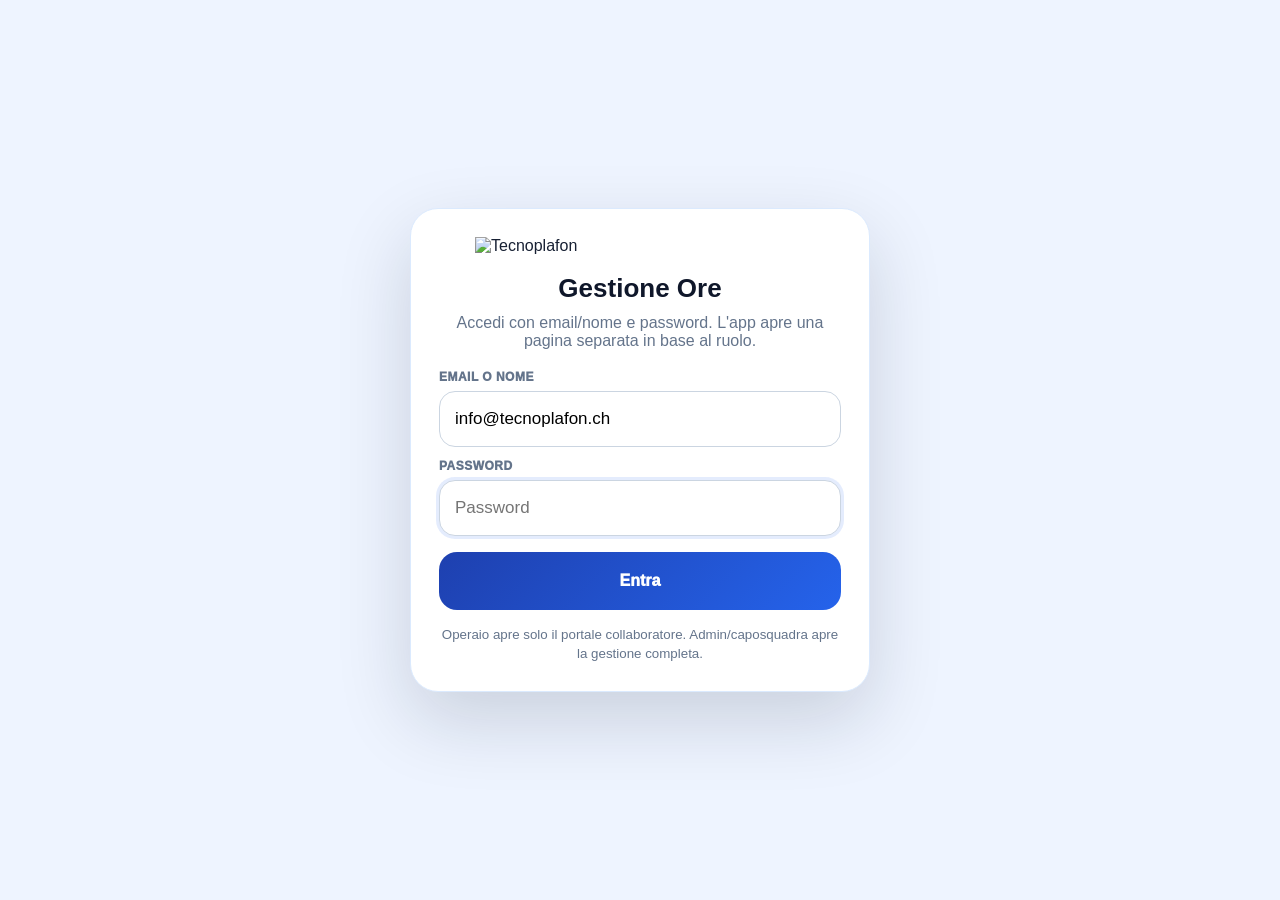
==== commit 8bded41d: "Update admin.html" ====
--- a/admin.html
+++ b/admin.html
@@ -4750,7 +4750,21 @@
 
   </style>
 </head>
-<body class="worker-view">
+<body class="admin-view">
+<script>
+window.TP_PAGE_MODE="admin";
+(function(){
+  function norm(r){return String(r||'').trim().toLowerCase();}
+  function isAdmin(r){r=norm(r); return r==='admin' || r==='amministratore' || r==='caposquadra' || r.indexOf('capo')>=0;}
+  try{
+    var raw = sessionStorage.getItem('tp_current_user_v66') || localStorage.getItem('tp_current_user_v66');
+    var p = raw ? JSON.parse(raw) : null;
+    if(!p || !isAdmin(p.ruolo)){ window.location.replace('index.html'); return; }
+    sessionStorage.setItem('tecnoplafonAdminUnlocked','1');
+  }catch(e){ window.location.replace('index.html'); }
+})();
+</script>
+
 <button id="adminFloatingBtn" type="button" class="admin-floating-access" onclick="event.preventDefault(); event.stopPropagation(); openAdminAccess(); return false;">🔐 Login admin</button>
 
 <div class="app">
@@ -5748,7 +5762,9 @@
   function logoutAdmin(){
     adminUnlocked = false;
     sessionStorage.removeItem("tecnoplafonAdminUnlocked");
-    showSection('operaio');
+    sessionStorage.removeItem('tp_current_user_v66');
+    localStorage.removeItem('tp_current_user_v66');
+    window.location.href = 'index.html';
   }
 
   function showSection(id){
@@ -5838,6 +5854,11 @@
     popolaRaccoltaOperaiSelect();
     renderRaccoltaOperai();
     initAdminMonthPanel();
+    if(adminUnlocked){
+      showSection('admin');
+    }else{
+      window.location.replace('index.html');
+    }
   });
 
   const ECON_TIPI = [
@@ -8287,6 +8308,7 @@
 
 
 <!-- v41: Fix modifica dopo login admin - il pulsante Modifica memorizza la riga, apre login se serve e poi carica davvero ore, cantiere, lavorazione e tipologia del lavoro. -->
+<!-- fix v68: admin apre direttamente Area admin e non Area operaio -->
 </body>
 </html>
 
